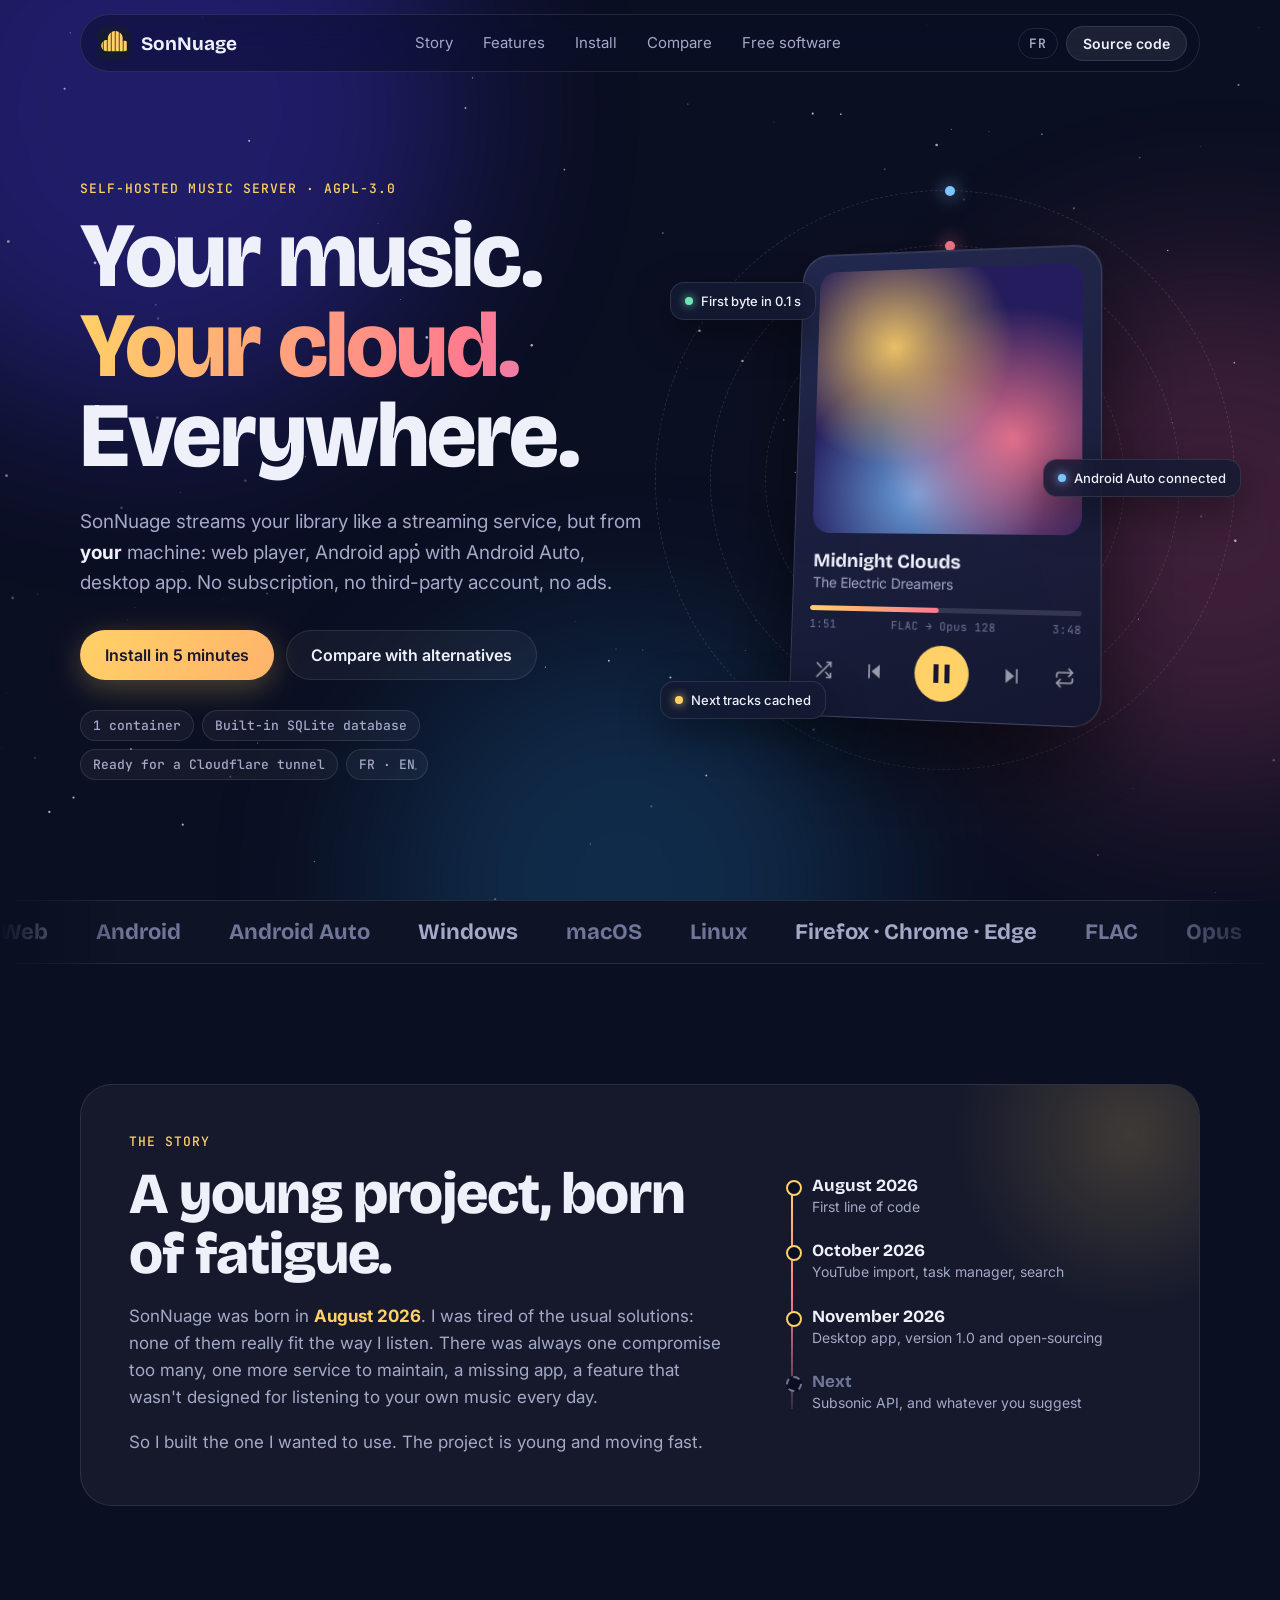
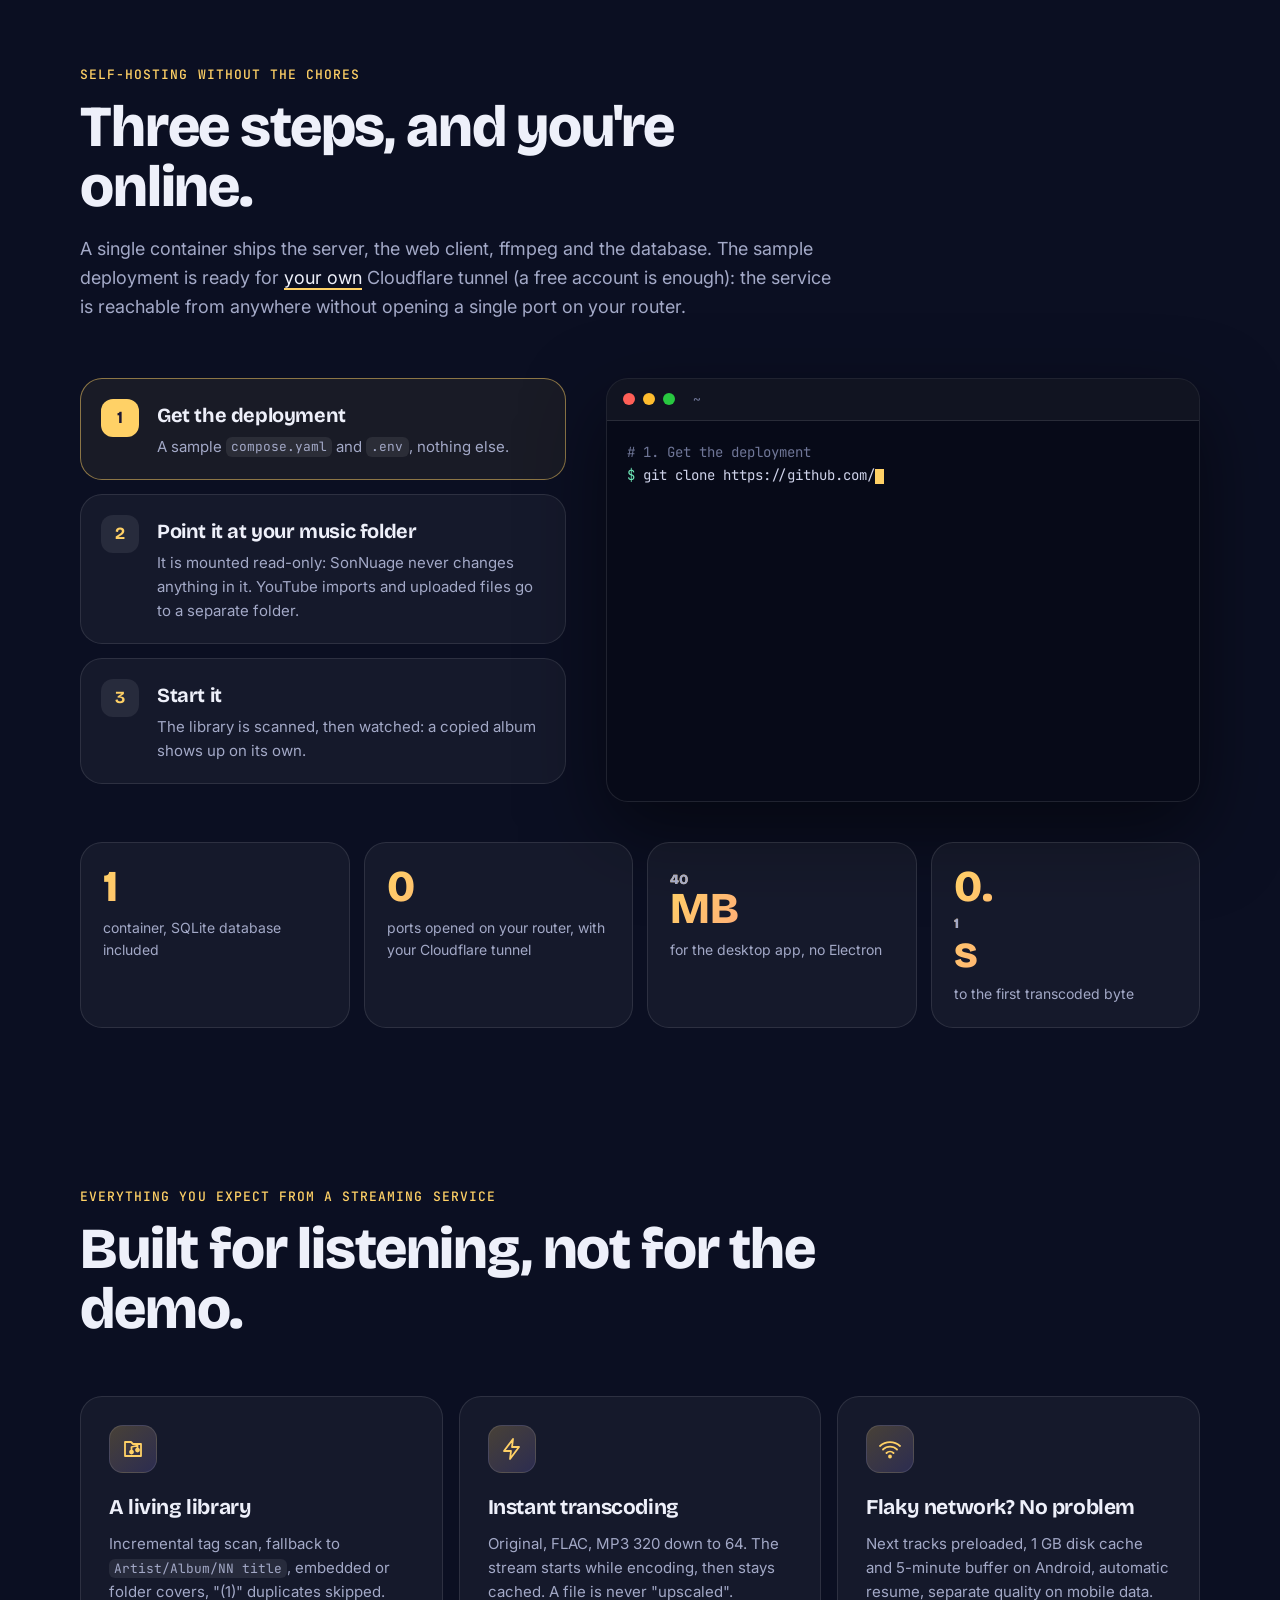
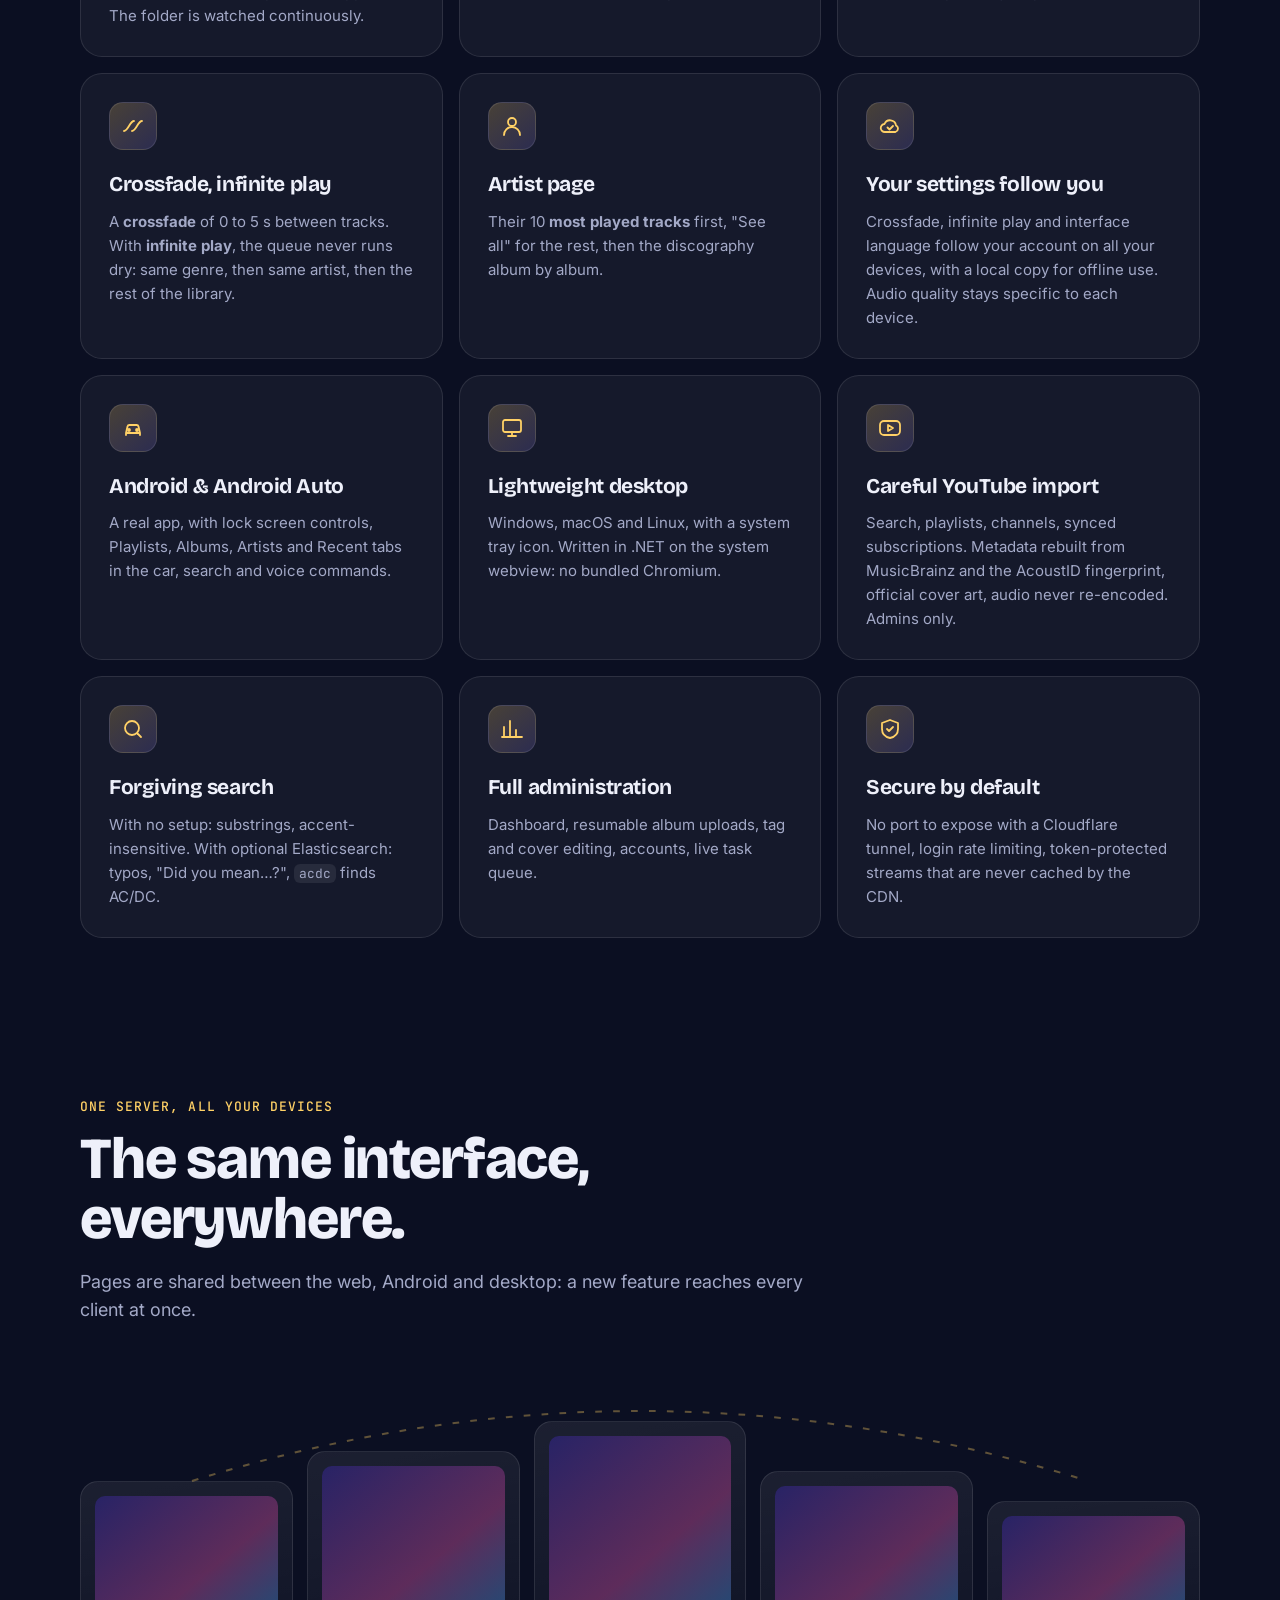
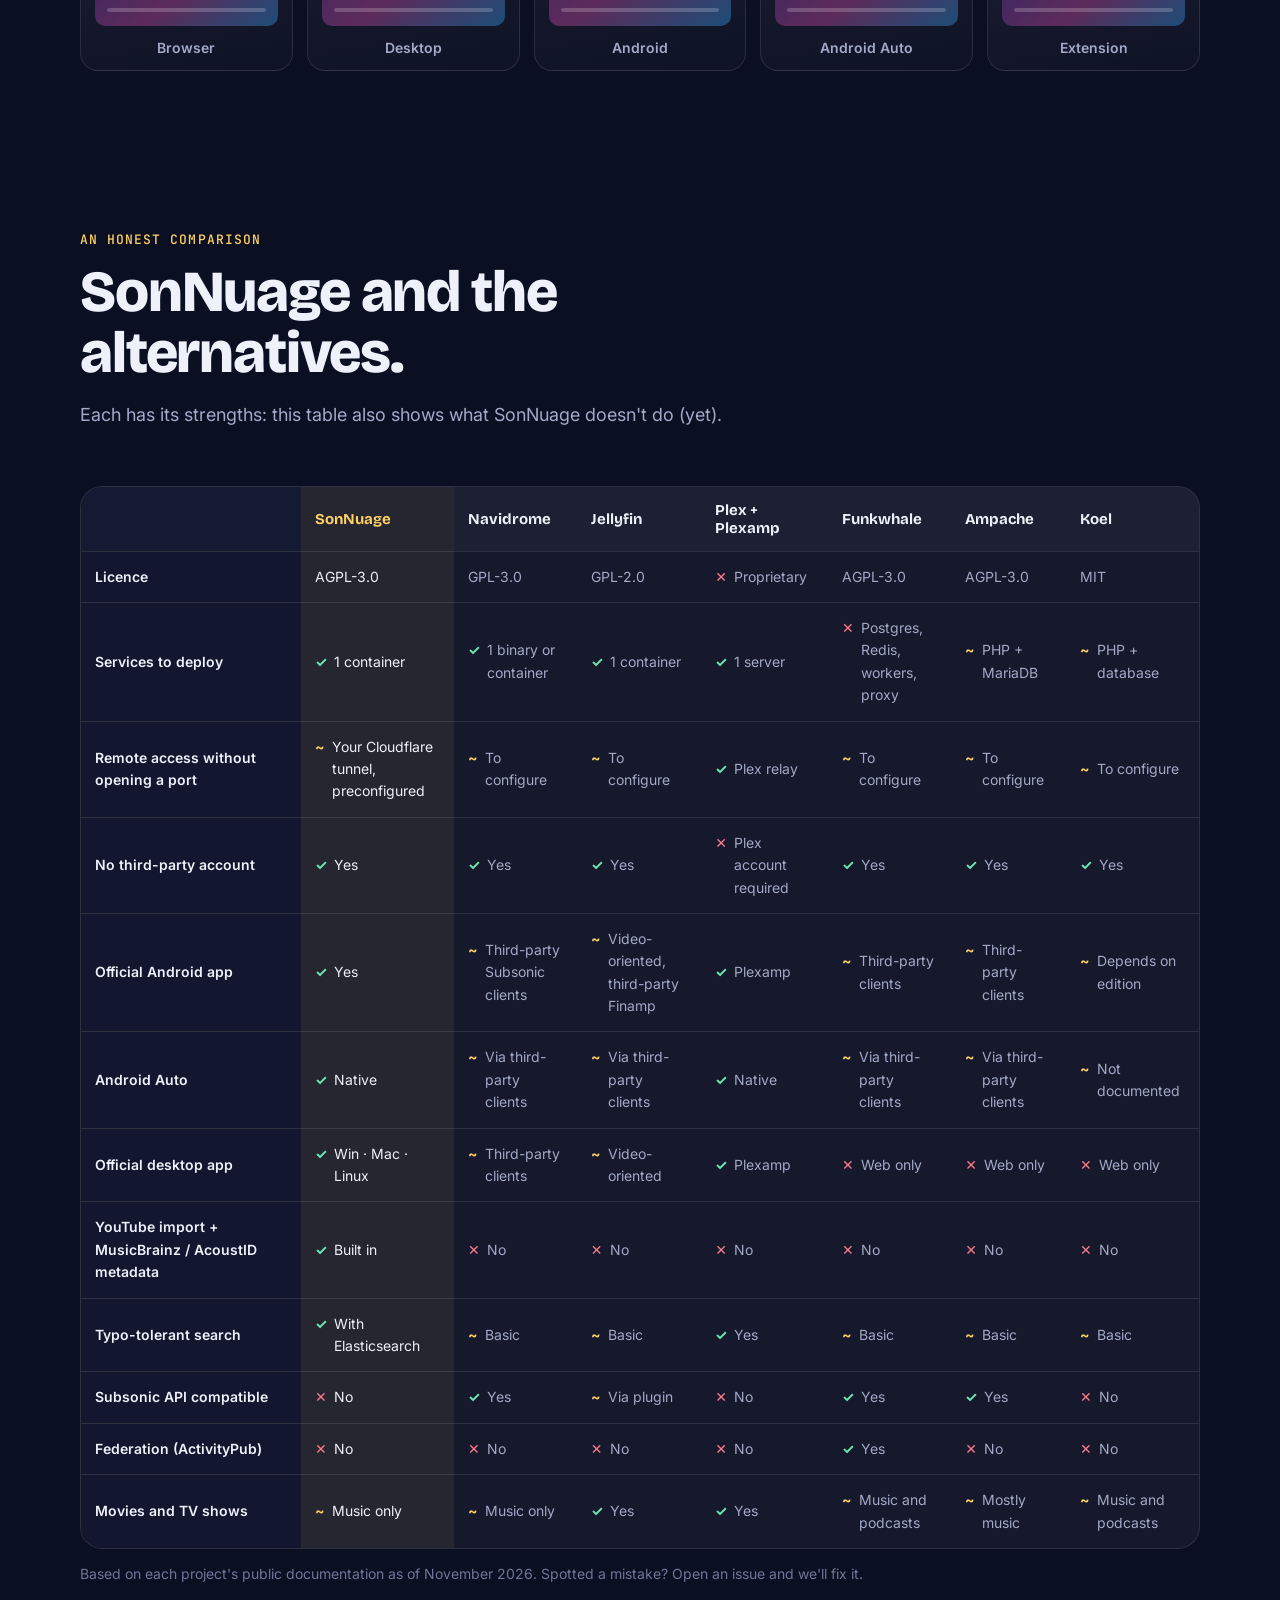
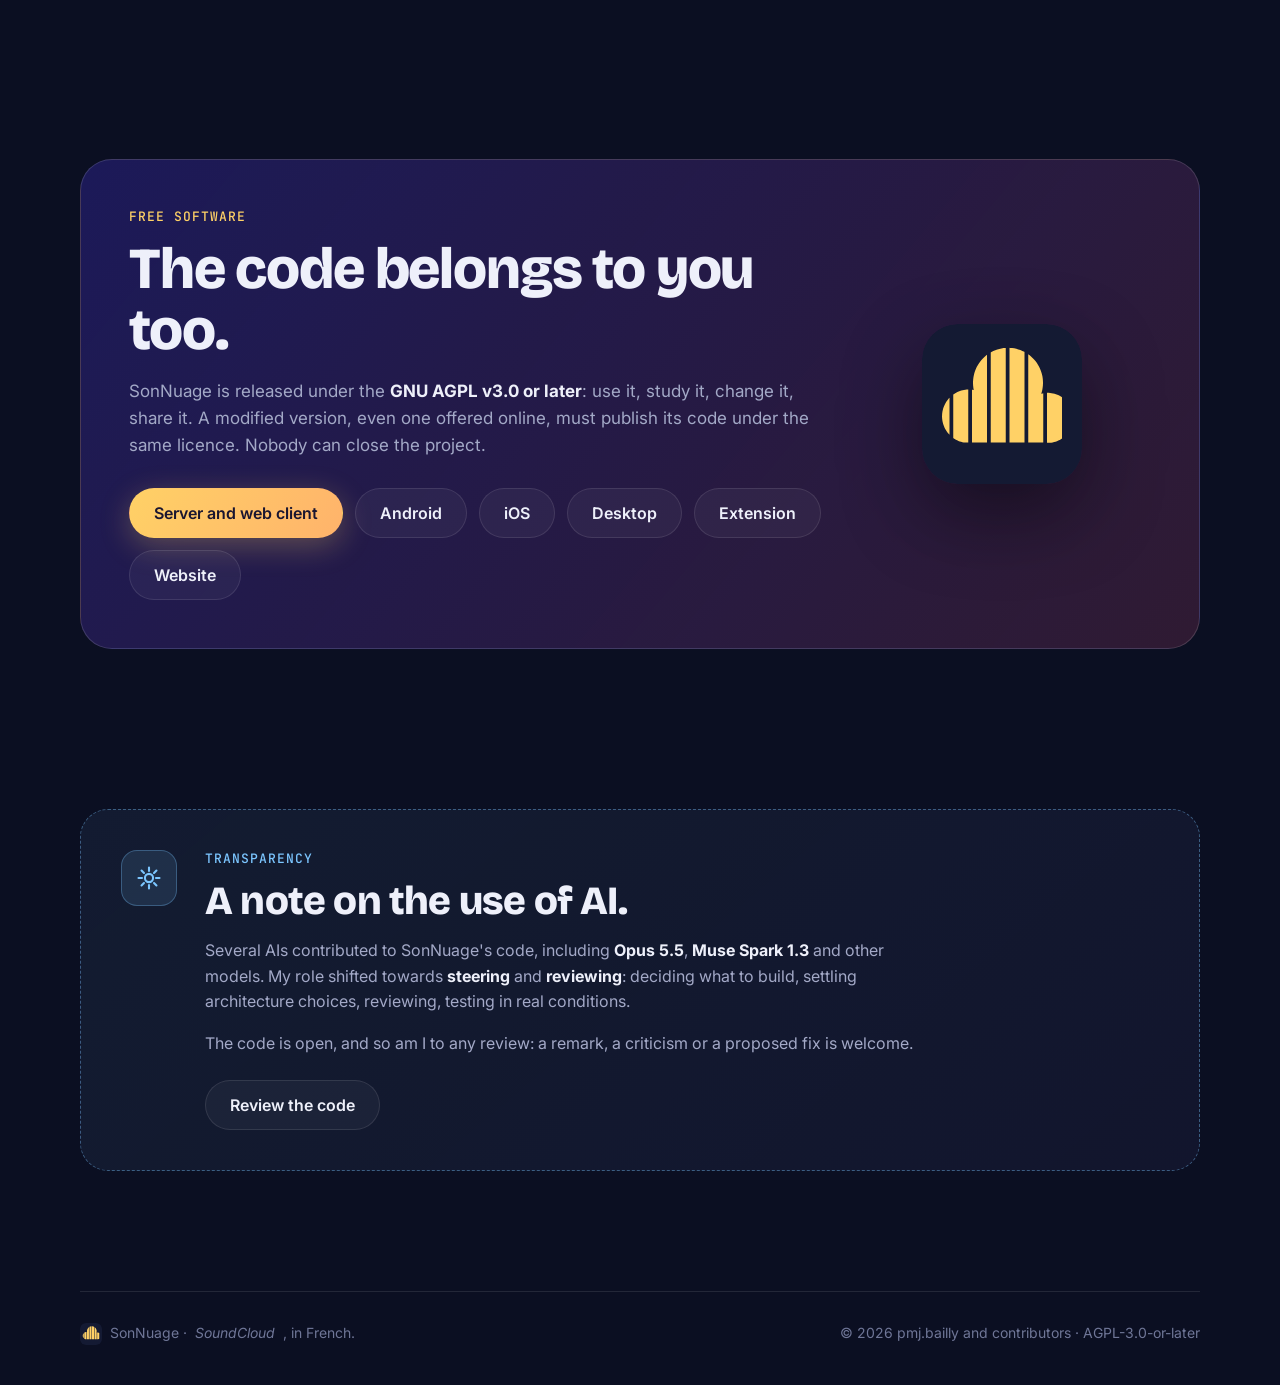
==== public/en/index.html @ a782d4a0 "feat(site): fondu enchaîné, lecture infinie, page artiste, réglages liés au compte Pourquoi : quatre" ====
<!doctype html>
<html lang="en">
<head>
  <meta charset="utf-8">
  <meta name="viewport" content="width=device-width, initial-scale=1">
  <title>SonNuage, your self-hosted music</title>
  <meta name="description" content="SonNuage is a self-hosted, Spotify-like music server: web, Android, Android Auto and desktop. One container, five minutes, AGPL-3.0 licence.">
  <meta name="theme-color" content="#0b0f22">
  <meta property="og:title" content="SonNuage, your self-hosted music">
  <meta property="og:description" content="Stream your own library on the web, Android, Android Auto and desktop. One container, five minutes.">
  <meta property="og:type" content="website">
  <link rel="alternate" hreflang="fr" href="https://sonnuage.github.io/">
  <link rel="alternate" hreflang="en" href="https://sonnuage.github.io/en/">
  <link rel="alternate" hreflang="x-default" href="https://sonnuage.github.io/">
  <link rel="icon" href="../assets/logo.svg" type="image/svg+xml">
  <link rel="apple-touch-icon" href="../assets/apple-touch-icon.png">
  <link rel="preconnect" href="https://fonts.googleapis.com">
  <link rel="preconnect" href="https://fonts.gstatic.com" crossorigin>
  <link href="https://fonts.googleapis.com/css2?family=Bricolage+Grotesque:opsz,wght@12..96,500;12..96,700;12..96,800&family=Inter:wght@400;500;600&family=JetBrains+Mono:wght@400;500&display=swap" rel="stylesheet">
  <link rel="stylesheet" href="../styles.css">
</head>
<body>
  <div class="sky" aria-hidden="true">
    <div class="blob b1"></div><div class="blob b2"></div><div class="blob b3"></div>
    <canvas id="stars"></canvas>
  </div>

  <header class="nav" id="nav">
    <a class="brand" href="#top" aria-label="SonNuage, home">
      <img src="../assets/logo.svg" alt="" width="34" height="34">
      <span>SonNuage</span>
    </a>
    <nav aria-label="Sections">
      <a href="#story">Story</a>
      <a href="#features">Features</a>
      <a href="#install">Install</a>
      <a href="#compare">Compare</a>
      <a href="#free">Free software</a>
    </nav>
    <div class="nav-end">
      <a class="lang" href="../" hreflang="fr" lang="fr" data-lang="fr" title="Version française">FR</a>
      <a class="btn btn-small" href="https://github.com/SonNuage/sonnuage">Source code</a>
    </div>
  </header>

  <main id="top">
    <!-- Home -->
    <section class="hero">
      <div class="hero-text">
        <p class="eyebrow reveal">Self-hosted music server · AGPL-3.0</p>
        <h1 class="reveal">Your music.<br><span class="grad">Your cloud.</span><br>Everywhere.</h1>
        <p class="lead reveal">SonNuage streams your library like a streaming service, but from
          <strong>your</strong> machine: web player, Android app with Android Auto, desktop app.
          No subscription, no third-party account, no ads.</p>
        <div class="cta reveal">
          <a class="btn btn-primary" href="#install">Install in 5 minutes</a>
          <a class="btn btn-ghost" href="#compare">Compare with alternatives</a>
        </div>
        <ul class="chips reveal" aria-label="In short">
          <li>1 container</li><li>Built-in SQLite database</li><li>Ready for a Cloudflare tunnel</li><li>FR · EN</li>
        </ul>
      </div>

      <div class="hero-visual reveal" aria-hidden="true">
        <div class="orbit"><span></span><span></span><span></span></div>
        <div class="player" id="player">
          <div class="cover">
            <div class="cover-art"></div>
            <div class="eq"><i></i><i></i><i></i><i></i><i></i><i></i><i></i></div>
          </div>
          <div class="meta">
            <b class="track" id="track">Midnight Clouds</b>
            <span class="artist" id="artist">The Electric Dreamers</span>
          </div>
          <div class="progress"><div class="bar" id="bar"></div></div>
          <div class="times"><span id="elapsed">1:12</span><span>FLAC → Opus 128</span><span>3:48</span></div>
          <div class="controls">
            <span class="ic shuffle"></span>
            <span class="ic prev"></span>
            <span class="play"><span></span></span>
            <span class="ic next"></span>
            <span class="ic repeat"></span>
          </div>
        </div>
        <div class="float-card fc1"><span class="dot ok"></span>First byte in 0.1 s</div>
        <div class="float-card fc2"><span class="dot"></span>Android Auto connected</div>
        <div class="float-card fc3"><span class="dot warn"></span>Next tracks cached</div>
      </div>
    </section>

    <!-- Marquee -->
    <div class="marquee" aria-hidden="true">
      <div class="marquee-track">
        <span>Web</span><span>Android</span><span>Android Auto</span><span>Windows</span><span>macOS</span><span>Linux</span><span>Firefox · Chrome · Edge</span><span>FLAC</span><span>Opus</span><span>MP3</span><span>MusicBrainz</span><span>AcoustID</span>
        <span>Web</span><span>Android</span><span>Android Auto</span><span>Windows</span><span>macOS</span><span>Linux</span><span>Firefox · Chrome · Edge</span><span>FLAC</span><span>Opus</span><span>MP3</span><span>MusicBrainz</span><span>AcoustID</span>
      </div>
    </div>

    <!-- Story -->
    <section class="section story" id="story">
      <div class="story-card reveal">
        <div class="story-text">
          <p class="eyebrow">The story</p>
          <h2>A young project, born of fatigue.</h2>
          <p>SonNuage was born in <strong>August 2026</strong>. I was tired of the usual solutions: none of them really
            fit the way I listen. There was always one compromise too many, one more service to maintain, a missing app,
            a feature that wasn't designed for listening to your own music every day.</p>
          <p>So I built the one I wanted to use. The project is young and moving fast.</p>
        </div>
        <ol class="timeline" aria-label="Project milestones">
          <li><b>August 2026</b><span>First line of code</span></li>
          <li><b>October 2026</b><span>YouTube import, task manager, search</span></li>
          <li><b>November 2026</b><span>Desktop app, version 1.0 and open-sourcing</span></li>
          <li class="next"><b>Next</b><span>Subsonic API, and whatever you suggest</span></li>
        </ol>
      </div>
    </section>

    <!-- Install -->
    <section class="section install" id="install">
      <div class="section-head reveal">
        <p class="eyebrow">Self-hosting without the chores</p>
        <h2>Three steps, and you're online.</h2>
        <p class="sub">A single container ships the server, the web client, ffmpeg and the database.
          The sample deployment is ready for <em>your own</em> Cloudflare tunnel (a free account is enough):
          the service is reachable from anywhere without opening a single port on your router.</p>
      </div>

      <div class="install-grid">
        <ol class="steps">
          <li class="step reveal" data-step="0">
            <span class="num">1</span>
            <div><h3>Get the deployment</h3>
              <p>A sample <code>compose.yaml</code> and <code>.env</code>, nothing else.</p></div>
          </li>
          <li class="step reveal" data-step="1">
            <span class="num">2</span>
            <div><h3>Point it at your music folder</h3>
              <p>It is mounted read-only: SonNuage never changes anything in it. YouTube imports and uploaded files go to a separate folder.</p></div>
          </li>
          <li class="step reveal" data-step="2">
            <span class="num">3</span>
            <div><h3>Start it</h3>
              <p>The library is scanned, then watched: a copied album shows up on its own.</p></div>
          </li>
        </ol>

        <div class="terminal reveal" role="img" aria-label="Terminal: cp .env.example .env, set MUSIC_DIR, then docker compose up -d">
          <div class="term-bar"><i></i><i></i><i></i><span>~</span></div>
          <pre class="term-body" id="term"></pre>
        </div>
      </div>

      <div class="minis">
        <div class="mini reveal"><b class="count" data-to="1">0</b><span>container, SQLite database included</span></div>
        <div class="mini reveal"><b class="count" data-to="0" data-from="9">9</b><span>ports opened on your router, with your Cloudflare tunnel</span></div>
        <div class="mini reveal"><b><span class="count" data-to="40">0</span> MB</b><span>for the desktop app, no Electron</span></div>
        <div class="mini reveal"><b>0.<span class="count" data-to="1">0</span> s</b><span>to the first transcoded byte</span></div>
      </div>
    </section>

    <!-- Features -->
    <section class="section" id="features">
      <div class="section-head reveal">
        <p class="eyebrow">Everything you expect from a streaming service</p>
        <h2>Built for listening, not for the demo.</h2>
      </div>

      <div class="features">
        <article class="card reveal">
          <div class="icon" aria-hidden="true">
            <svg viewBox="0 0 24 24"><path d="M4 5h6l2 2h8v12H4z"/><path d="M9 15a1.5 1.5 0 1 0 0-.01M15 13a1.5 1.5 0 1 0 0-.01M10.5 15V10l6-1.5V13"/></svg>
          </div>
          <h3>A living library</h3>
          <p>Incremental tag scan, fallback to <code>Artist/Album/NN title</code>, embedded or folder covers,
            "(1)" duplicates skipped. The folder is watched continuously.</p>
        </article>
        <article class="card reveal">
          <div class="icon" aria-hidden="true"><svg viewBox="0 0 24 24"><path d="M13 2 4 14h7l-1 8 9-12h-7z"/></svg></div>
          <h3>Instant transcoding</h3>
          <p>Original, FLAC, MP3 320 down to 64. The stream starts while encoding, then stays cached.
            A file is never "upscaled".</p>
        </article>
        <article class="card reveal">
          <div class="icon" aria-hidden="true"><svg viewBox="0 0 24 24"><path d="M2 9a15 15 0 0 1 20 0M5 12.5a10 10 0 0 1 14 0M8.5 16a5 5 0 0 1 7 0"/><circle cx="12" cy="19.5" r="1"/></svg></div>
          <h3>Flaky network? No problem</h3>
          <p>Next tracks preloaded, 1 GB disk cache and 5-minute buffer on Android, automatic resume,
            separate quality on mobile data.</p>
        </article>
        <article class="card reveal">
          <div class="icon" aria-hidden="true"><svg viewBox="0 0 24 24"><path d="M3 17c4 0 6-10 10-10M11 17c4 0 6-10 10-10"/></svg></div>
          <h3>Crossfade, infinite play</h3>
          <p>A <strong>crossfade</strong> of 0 to 5 s between tracks. With <strong>infinite play</strong>, the queue never
            runs dry: same genre, then same artist, then the rest of the library.</p>
        </article>
        <article class="card reveal">
          <div class="icon" aria-hidden="true"><svg viewBox="0 0 24 24"><circle cx="12" cy="8" r="4"/><path d="M4 21a8 8 0 0 1 16 0"/></svg></div>
          <h3>Artist page</h3>
          <p>Their 10 <strong>most played tracks</strong> first, "See all" for the rest, then the discography
            album by album.</p>
        </article>
        <article class="card reveal">
          <div class="icon" aria-hidden="true"><svg viewBox="0 0 24 24"><path d="M7 18a4 4 0 0 1-.5-8 6 6 0 0 1 11.5 1.5A3.5 3.5 0 0 1 17.5 18z"/><path d="m9.5 13.5 2 2 3.5-3.5"/></svg></div>
          <h3>Your settings follow you</h3>
          <p>Crossfade, infinite play and interface language follow your account on all your devices, with a local
            copy for offline use. Audio quality stays specific to each device.</p>
        </article>
        <article class="card reveal">
          <div class="icon" aria-hidden="true"><svg viewBox="0 0 24 24"><path d="M5 17h14l-1.5-6.5A2 2 0 0 0 15.6 9H8.4a2 2 0 0 0-1.9 1.5zM5 17v2M19 17v2"/><circle cx="8" cy="14" r="1"/><circle cx="16" cy="14" r="1"/></svg></div>
          <h3>Android &amp; Android Auto</h3>
          <p>A real app, with lock screen controls, Playlists, Albums, Artists and Recent tabs in the car,
            search and voice commands.</p>
        </article>
        <article class="card reveal">
          <div class="icon" aria-hidden="true"><svg viewBox="0 0 24 24"><rect x="3" y="4" width="18" height="12" rx="2"/><path d="M8 20h8M12 16v4"/></svg></div>
          <h3>Lightweight desktop</h3>
          <p>Windows, macOS and Linux, with a system tray icon. Written in .NET on the system webview:
            no bundled Chromium.</p>
        </article>
        <article class="card reveal">
          <div class="icon" aria-hidden="true"><svg viewBox="0 0 24 24"><rect x="2" y="5" width="20" height="14" rx="4"/><path d="m10 9 5 3-5 3z"/></svg></div>
          <h3>Careful YouTube import</h3>
          <p>Search, playlists, channels, synced subscriptions. Metadata rebuilt from MusicBrainz and the
            AcoustID fingerprint, official cover art, audio never re-encoded. Admins only.</p>
        </article>
        <article class="card reveal">
          <div class="icon" aria-hidden="true"><svg viewBox="0 0 24 24"><circle cx="11" cy="11" r="7"/><path d="m20 20-3.5-3.5"/></svg></div>
          <h3>Forgiving search</h3>
          <p>With no setup: substrings, accent-insensitive. With optional Elasticsearch: typos,
            "Did you mean…?", <code>acdc</code> finds AC/DC.</p>
        </article>
        <article class="card reveal">
          <div class="icon" aria-hidden="true"><svg viewBox="0 0 24 24"><path d="M4 20V10M10 20V4M16 20v-7M22 20H2"/></svg></div>
          <h3>Full administration</h3>
          <p>Dashboard, resumable album uploads, tag and cover editing, accounts,
            live task queue.</p>
        </article>
        <article class="card reveal">
          <div class="icon" aria-hidden="true"><svg viewBox="0 0 24 24"><path d="M12 3 4 6v6c0 5 3.5 8 8 9 4.5-1 8-4 8-9V6z"/><path d="m9 12 2 2 4-4"/></svg></div>
          <h3>Secure by default</h3>
          <p>No port to expose with a Cloudflare tunnel, login rate limiting, token-protected streams
            that are never cached by the CDN.</p>
        </article>
      </div>
    </section>

    <!-- Clients -->
    <section class="section clients">
      <div class="section-head reveal">
        <p class="eyebrow">One server, all your devices</p>
        <h2>The same interface, everywhere.</h2>
        <p class="sub">Pages are shared between the web, Android and desktop: a new feature reaches every client at once.</p>
      </div>
      <div class="devices reveal">
        <div class="device d-web"><span>Browser</span></div>
        <div class="device d-desk"><span>Desktop</span></div>
        <div class="device d-phone"><span>Android</span></div>
        <div class="device d-car"><span>Android Auto</span></div>
        <div class="device d-ext"><span>Extension</span></div>
        <svg class="links" viewBox="0 0 1000 120" preserveAspectRatio="none" aria-hidden="true">
          <path d="M100 100 Q500 -40 900 100" />
        </svg>
      </div>
    </section>

    <!-- Comparison -->
    <section class="section" id="compare">
      <div class="section-head reveal">
        <p class="eyebrow">An honest comparison</p>
        <h2>SonNuage and the alternatives.</h2>
        <p class="sub">Each has its strengths: this table also shows what SonNuage doesn't do (yet).</p>
      </div>

      <div class="table-wrap reveal" role="region" tabindex="0" aria-label="Comparison table, scrolls horizontally">
        <table class="compare">
          <thead>
            <tr>
              <th scope="col"><span class="sr">Criterion</span></th>
              <th scope="col" class="us">SonNuage</th>
              <th scope="col">Navidrome</th>
              <th scope="col">Jellyfin</th>
              <th scope="col">Plex + Plexamp</th>
              <th scope="col">Funkwhale</th>
              <th scope="col">Ampache</th>
              <th scope="col">Koel</th>
            </tr>
          </thead>
          <tbody>
            <tr>
              <th scope="row">Licence</th>
              <td class="us">AGPL-3.0</td><td>GPL-3.0</td><td>GPL-2.0</td><td><span class="no">Proprietary</span></td><td>AGPL-3.0</td><td>AGPL-3.0</td><td>MIT</td>
            </tr>
            <tr>
              <th scope="row">Services to deploy</th>
              <td class="us"><span class="yes">1 container</span></td><td><span class="yes">1 binary or container</span></td><td><span class="yes">1 container</span></td><td><span class="yes">1 server</span></td><td><span class="no">Postgres, Redis, workers, proxy</span></td><td><span class="mid">PHP + MariaDB</span></td><td><span class="mid">PHP + database</span></td>
            </tr>
            <tr>
              <th scope="row">Remote access without opening a port</th>
              <td class="us"><span class="mid">Your Cloudflare tunnel, preconfigured</span></td><td><span class="mid">To configure</span></td><td><span class="mid">To configure</span></td><td><span class="yes">Plex relay</span></td><td><span class="mid">To configure</span></td><td><span class="mid">To configure</span></td><td><span class="mid">To configure</span></td>
            </tr>
            <tr>
              <th scope="row">No third-party account</th>
              <td class="us"><span class="yes">Yes</span></td><td><span class="yes">Yes</span></td><td><span class="yes">Yes</span></td><td><span class="no">Plex account required</span></td><td><span class="yes">Yes</span></td><td><span class="yes">Yes</span></td><td><span class="yes">Yes</span></td>
            </tr>
            <tr>
              <th scope="row">Official Android app</th>
              <td class="us"><span class="yes">Yes</span></td><td><span class="mid">Third-party Subsonic clients</span></td><td><span class="mid">Video-oriented, third-party Finamp</span></td><td><span class="yes">Plexamp</span></td><td><span class="mid">Third-party clients</span></td><td><span class="mid">Third-party clients</span></td><td><span class="mid">Depends on edition</span></td>
            </tr>
            <tr>
              <th scope="row">Android Auto</th>
              <td class="us"><span class="yes">Native</span></td><td><span class="mid">Via third-party clients</span></td><td><span class="mid">Via third-party clients</span></td><td><span class="yes">Native</span></td><td><span class="mid">Via third-party clients</span></td><td><span class="mid">Via third-party clients</span></td><td><span class="mid">Not documented</span></td>
            </tr>
            <tr>
              <th scope="row">Official desktop app</th>
              <td class="us"><span class="yes">Win · Mac · Linux</span></td><td><span class="mid">Third-party clients</span></td><td><span class="mid">Video-oriented</span></td><td><span class="yes">Plexamp</span></td><td><span class="no">Web only</span></td><td><span class="no">Web only</span></td><td><span class="no">Web only</span></td>
            </tr>
            <tr>
              <th scope="row">YouTube import + MusicBrainz / AcoustID metadata</th>
              <td class="us"><span class="yes">Built in</span></td><td><span class="no">No</span></td><td><span class="no">No</span></td><td><span class="no">No</span></td><td><span class="no">No</span></td><td><span class="no">No</span></td><td><span class="no">No</span></td>
            </tr>
            <tr>
              <th scope="row">Typo-tolerant search</th>
              <td class="us"><span class="yes">With Elasticsearch</span></td><td><span class="mid">Basic</span></td><td><span class="mid">Basic</span></td><td><span class="yes">Yes</span></td><td><span class="mid">Basic</span></td><td><span class="mid">Basic</span></td><td><span class="mid">Basic</span></td>
            </tr>
            <tr>
              <th scope="row">Subsonic API compatible</th>
              <td class="us"><span class="no">No</span></td><td><span class="yes">Yes</span></td><td><span class="mid">Via plugin</span></td><td><span class="no">No</span></td><td><span class="yes">Yes</span></td><td><span class="yes">Yes</span></td><td><span class="no">No</span></td>
            </tr>
            <tr>
              <th scope="row">Federation (ActivityPub)</th>
              <td class="us"><span class="no">No</span></td><td><span class="no">No</span></td><td><span class="no">No</span></td><td><span class="no">No</span></td><td><span class="yes">Yes</span></td><td><span class="no">No</span></td><td><span class="no">No</span></td>
            </tr>
            <tr>
              <th scope="row">Movies and TV shows</th>
              <td class="us"><span class="mid">Music only</span></td><td><span class="mid">Music only</span></td><td><span class="yes">Yes</span></td><td><span class="yes">Yes</span></td><td><span class="mid">Music and podcasts</span></td><td><span class="mid">Mostly music</span></td><td><span class="mid">Music and podcasts</span></td>
            </tr>
          </tbody>
        </table>
      </div>
      <p class="note reveal">Based on each project's public documentation as of November 2026. Spotted a mistake? Open an issue and we'll fix it.</p>
    </section>

    <!-- Free software -->
    <section class="section libre" id="free">
      <div class="libre-card reveal">
        <div class="libre-text">
          <p class="eyebrow">Free software</p>
          <h2>The code belongs to you too.</h2>
          <p>SonNuage is released under the <strong>GNU AGPL v3.0 or later</strong>: use it, study it, change it,
            share it. A modified version, even one offered online, must publish its code under the same licence.
            Nobody can close the project.</p>
          <div class="cta">
            <a class="btn btn-primary" href="https://github.com/SonNuage/sonnuage">Server and web client</a>
            <a class="btn btn-ghost" href="https://github.com/SonNuage/sonnuage-android">Android</a>
            <a class="btn btn-ghost" href="https://github.com/SonNuage/sonnuage-ios">iOS</a>
            <a class="btn btn-ghost" href="https://github.com/SonNuage/sonnuage-desktop">Desktop</a>
            <a class="btn btn-ghost" href="https://github.com/SonNuage/sonnuage-extension">Extension</a>
            <a class="btn btn-ghost" href="https://github.com/SonNuage/sonnuage.github.io">Website</a>
          </div>
        </div>
        <div class="libre-visual" aria-hidden="true">
          <img src="../assets/logo.svg" alt="" width="160" height="160">
        </div>
      </div>
    </section>
    <!-- A note on AI -->
    <section class="section ai-note" id="ai">
      <div class="ai-card reveal">
        <div class="ai-icon" aria-hidden="true">
          <svg viewBox="0 0 24 24"><path d="M12 3v3M12 18v3M3 12h3M18 12h3M5.6 5.6l2.1 2.1M16.3 16.3l2.1 2.1M5.6 18.4l2.1-2.1M16.3 7.7l2.1-2.1"/><circle cx="12" cy="12" r="3.5"/></svg>
        </div>
        <div>
          <p class="eyebrow">Transparency</p>
          <h2>A note on the use of AI.</h2>
          <p>Several AIs contributed to SonNuage's code, including <strong>Opus 5.5</strong>, <strong>Muse Spark 1.3</strong>
            and other models. My role shifted towards <strong>steering</strong> and <strong>reviewing</strong>:
            deciding what to build, settling architecture choices, reviewing, testing in real conditions.</p>
          <p>The code is open, and so am I to any review: a remark, a criticism or a proposed fix
            is welcome.</p>
          <div class="cta">
            <a class="btn btn-ghost" href="https://github.com/SonNuage/sonnuage">Review the code</a>
          </div>
        </div>
      </div>
    </section>
  </main>

  <footer class="footer">
    <div><img src="../assets/logo.svg" alt="" width="22" height="22"> SonNuage · <em>SoundCloud</em>, in French.</div>
    <div>© 2026 pmj.bailly and contributors · AGPL-3.0-or-later</div>
  </footer>

  <script src="../script.js" defer></script>
</body>
</html>
---- public/styles.css ----
:root {
  --bg: #0b0f22;
  --bg-2: #141a33;
  --panel: rgba(255, 255, 255, 0.045);
  --panel-strong: rgba(255, 255, 255, 0.08);
  --line: rgba(255, 255, 255, 0.1);
  --text: #eef0fa;
  --muted: #a3a9c7;
  --faint: #6f7697;
  --sun: #ffd166;
  --coral: #ff7a90;
  --sky: #7cc6ff;
  --mint: #6ee7b7;
  --violet: #9b8cff;
  --radius: 22px;
  --display: "Bricolage Grotesque", system-ui, sans-serif;
  --sans: "Inter", system-ui, sans-serif;
  --mono: "JetBrains Mono", ui-monospace, monospace;
  color-scheme: dark;
}

* { box-sizing: border-box; }
html { scroll-behavior: smooth; scroll-padding-top: 90px; overflow-x: clip; }
body {
  margin: 0;
  background: var(--bg);
  color: var(--text);
  font: 400 17px/1.6 var(--sans);
  overflow-x: clip;
  -webkit-font-smoothing: antialiased;
}
img { display: block; }
a { color: inherit; }
code { font-family: var(--mono); font-size: 0.86em; background: var(--panel-strong); padding: 0.1em 0.4em; border-radius: 6px; }
.sr { position: absolute; width: 1px; height: 1px; overflow: hidden; clip: rect(0 0 0 0); }

/* Ciel animé */
.sky { position: fixed; inset: 0; z-index: -1; overflow: hidden; pointer-events: none; }
.sky canvas { position: absolute; inset: 0; width: 100%; height: 100%; }
.blob { position: absolute; border-radius: 50%; filter: blur(90px); opacity: 0.45; animation: drift 26s ease-in-out infinite alternate; }
.b1 { width: 620px; height: 620px; background: #3b2fbf; top: -200px; left: -160px; }
.b2 { width: 520px; height: 520px; background: #b2456e; top: 30%; right: -200px; animation-delay: -8s; opacity: 0.3; }
.b3 { width: 480px; height: 480px; background: #1d6fa8; bottom: -220px; left: 30%; animation-delay: -15s; opacity: 0.3; }
@keyframes drift {
  0% { transform: translate(0, 0) scale(1); }
  50% { transform: translate(80px, 60px) scale(1.12); }
  100% { transform: translate(-60px, 100px) scale(0.95); }
}

/* Navigation */
.nav {
  position: fixed; top: 14px; left: 50%; transform: translateX(-50%);
  width: min(1120px, calc(100% - 32px)); z-index: 10;
  display: flex; align-items: center; justify-content: space-between; gap: 16px;
  padding: 10px 12px 10px 16px; border-radius: 999px;
  background: rgba(11, 15, 34, 0.55); border: 1px solid var(--line);
  backdrop-filter: blur(16px) saturate(1.4); -webkit-backdrop-filter: blur(16px) saturate(1.4);
  transition: background 0.3s, box-shadow 0.3s;
}
.nav.scrolled { background: rgba(11, 15, 34, 0.82); box-shadow: 0 10px 40px rgba(0, 0, 0, 0.35); }
.brand { display: flex; align-items: center; gap: 10px; text-decoration: none; font: 700 19px var(--display); }
.brand img { border-radius: 9px; }
.nav nav { display: flex; gap: 6px; }
.nav nav a { text-decoration: none; color: var(--muted); font-size: 15px; padding: 6px 12px; border-radius: 999px; transition: color 0.2s, background 0.2s; }
.nav nav a:hover { color: var(--text); background: var(--panel-strong); }
.nav-end { display: flex; align-items: center; gap: 8px; }
.lang { text-decoration: none; color: var(--muted); font: 600 13px var(--mono); letter-spacing: 0.06em; padding: 6px 10px; border-radius: 999px; border: 1px solid var(--line); transition: color 0.2s, background 0.2s; }
.lang:hover { color: var(--text); background: var(--panel-strong); }

/* Boutons */
.btn {
  display: inline-flex; align-items: center; justify-content: center; gap: 8px;
  padding: 14px 24px; border-radius: 999px; font: 600 16px var(--sans); text-decoration: none;
  border: 1px solid transparent; transition: transform 0.2s, box-shadow 0.2s, background 0.2s;
}
.btn:hover { transform: translateY(-2px); }
.btn-primary { background: linear-gradient(120deg, var(--sun), #ffb36b); color: #1a1530; box-shadow: 0 8px 30px rgba(255, 209, 102, 0.28); }
.btn-primary:hover { box-shadow: 0 12px 40px rgba(255, 209, 102, 0.45); }
.btn-ghost { background: var(--panel); border-color: var(--line); color: var(--text); }
.btn-ghost:hover { background: var(--panel-strong); }
.btn-small { padding: 8px 16px; font-size: 14px; background: var(--panel-strong); border-color: var(--line); }

/* Accueil */
.hero {
  min-height: 100vh; width: min(1120px, calc(100% - 32px)); margin: 0 auto;
  display: grid; grid-template-columns: 1.05fr 0.95fr; align-items: center; gap: 48px;
  padding: 120px 0 60px;
}
.eyebrow { margin: 0 0 14px; color: var(--sun); font: 500 13px var(--mono); letter-spacing: 0.08em; text-transform: uppercase; }
h1, h2, h3 { font-family: var(--display); margin: 0; letter-spacing: -0.02em; }
h1 { font-size: clamp(48px, 7.4vw, 92px); line-height: 0.98; font-weight: 800; }
.grad {
  background: linear-gradient(100deg, var(--sun), var(--coral) 45%, var(--violet) 75%, var(--sky));
  background-size: 200% auto; -webkit-background-clip: text; background-clip: text; color: transparent;
  animation: shine 8s linear infinite;
}
@keyframes shine { to { background-position: 200% center; } }
.lead { font-size: 19px; color: var(--muted); max-width: 34em; margin: 26px 0 32px; }
.lead strong { color: var(--text); }
.cta { display: flex; flex-wrap: wrap; gap: 12px; }
.chips { display: flex; flex-wrap: wrap; gap: 8px; list-style: none; padding: 0; margin: 30px 0 0; }
.chips li { font: 500 13px var(--mono); color: var(--muted); padding: 6px 12px; border: 1px solid var(--line); border-radius: 999px; background: var(--panel); }

/* Lecteur factice */
.hero-visual { position: relative; display: grid; place-items: center; min-height: 520px; }
.orbit { position: absolute; inset: 0; display: grid; place-items: center; }
.orbit span { position: absolute; border: 1px dashed rgba(255, 255, 255, 0.12); border-radius: 50%; animation: spin 40s linear infinite; }
.orbit span:nth-child(1) { width: 360px; height: 360px; }
.orbit span:nth-child(2) { width: 470px; height: 470px; animation-direction: reverse; animation-duration: 60s; }
.orbit span:nth-child(3) { width: 580px; height: 580px; animation-duration: 90s; }
.orbit span::after { content: ""; position: absolute; top: -5px; left: 50%; width: 10px; height: 10px; border-radius: 50%; background: var(--sun); box-shadow: 0 0 18px var(--sun); }
.orbit span:nth-child(2)::after { background: var(--coral); box-shadow: 0 0 18px var(--coral); }
.orbit span:nth-child(3)::after { background: var(--sky); box-shadow: 0 0 18px var(--sky); }
@keyframes spin { to { transform: rotate(360deg); } }

.player {
  position: relative; width: 310px; padding: 18px; border-radius: 28px;
  background: linear-gradient(160deg, rgba(36, 42, 82, 0.92), rgba(18, 22, 46, 0.94));
  border: 1px solid rgba(255, 255, 255, 0.14);
  box-shadow: 0 40px 90px rgba(0, 0, 0, 0.55), inset 0 1px 0 rgba(255, 255, 255, 0.08);
  transform: perspective(1000px) rotateY(var(--ry, -10deg)) rotateX(var(--rx, 6deg));
  transition: transform 0.25s ease-out;
  animation: bob 7s ease-in-out infinite;
}
@keyframes bob { 50% { translate: 0 -12px; } }
.cover { position: relative; aspect-ratio: 1; border-radius: 18px; overflow: hidden; }
.cover-art {
  position: absolute; inset: 0;
  background:
    radial-gradient(circle at 30% 30%, rgba(255, 209, 102, 0.9), transparent 45%),
    radial-gradient(circle at 75% 65%, rgba(255, 122, 144, 0.85), transparent 50%),
    radial-gradient(circle at 40% 85%, rgba(124, 198, 255, 0.8), transparent 45%),
    #241c5c;
  animation: hue 14s linear infinite;
}
@keyframes hue { to { filter: hue-rotate(360deg); } }
.eq { position: absolute; left: 16px; right: 16px; bottom: 14px; height: 60px; display: flex; align-items: flex-end; gap: 6px; }
.eq i { flex: 1; border-radius: 4px 4px 2px 2px; background: rgba(255, 255, 255, 0.85); animation: eq 1.1s ease-in-out infinite alternate; }
.eq i:nth-child(1) { animation-delay: -0.2s; }
.eq i:nth-child(2) { animation-delay: -0.7s; animation-duration: 0.9s; }
.eq i:nth-child(3) { animation-delay: -0.4s; animation-duration: 1.3s; }
.eq i:nth-child(4) { animation-delay: -0.9s; }
.eq i:nth-child(5) { animation-delay: -0.1s; animation-duration: 0.8s; }
.eq i:nth-child(6) { animation-delay: -0.6s; animation-duration: 1.2s; }
.eq i:nth-child(7) { animation-delay: -0.3s; }
@keyframes eq { from { height: 12%; } to { height: 100%; } }
.meta { display: flex; flex-direction: column; margin: 16px 2px 12px; }
.track { font: 700 19px var(--display); transition: opacity 0.4s; }
.artist { color: var(--muted); font-size: 14px; transition: opacity 0.4s; }
.progress { height: 5px; border-radius: 3px; background: rgba(255, 255, 255, 0.12); overflow: hidden; }
.bar { height: 100%; width: 32%; border-radius: 3px; background: linear-gradient(90deg, var(--sun), var(--coral)); }
.times { display: flex; justify-content: space-between; margin-top: 6px; font: 400 11px var(--mono); color: var(--faint); }
.controls { display: flex; align-items: center; justify-content: space-between; margin-top: 12px; padding: 0 6px; }
.ic { width: 20px; height: 20px; opacity: 0.6; background: var(--text); -webkit-mask: var(--m) center / contain no-repeat; mask: var(--m) center / contain no-repeat; }
.shuffle { --m: url("data:image/svg+xml,%3Csvg xmlns='http://www.w3.org/2000/svg' viewBox='0 0 24 24' fill='none' stroke='black' stroke-width='2' stroke-linecap='round'%3E%3Cpath d='M16 3h5v5M4 20 21 3M21 16v5h-5M15 15l6 6M4 4l5 5'/%3E%3C/svg%3E"); }
.prev { --m: url("data:image/svg+xml,%3Csvg xmlns='http://www.w3.org/2000/svg' viewBox='0 0 24 24'%3E%3Cpath d='M19 20 9 12l10-8zM5 4h2v16H5z'/%3E%3C/svg%3E"); }
.next { --m: url("data:image/svg+xml,%3Csvg xmlns='http://www.w3.org/2000/svg' viewBox='0 0 24 24'%3E%3Cpath d='m5 4 10 8-10 8zM17 4h2v16h-2z'/%3E%3C/svg%3E"); }
.repeat { --m: url("data:image/svg+xml,%3Csvg xmlns='http://www.w3.org/2000/svg' viewBox='0 0 24 24' fill='none' stroke='black' stroke-width='2' stroke-linecap='round'%3E%3Cpath d='m17 2 4 4-4 4M3 11V9a3 3 0 0 1 3-3h15M7 22l-4-4 4-4M21 13v2a3 3 0 0 1-3 3H3'/%3E%3C/svg%3E"); }
.play { width: 54px; height: 54px; border-radius: 50%; background: var(--sun); display: grid; place-items: center; box-shadow: 0 0 0 0 rgba(255, 209, 102, 0.5); animation: pulse 2.4s infinite; }
.play span { width: 16px; height: 18px; border-left: 5px solid #1a1530; border-right: 5px solid #1a1530; }
@keyframes pulse { 70% { box-shadow: 0 0 0 16px rgba(255, 209, 102, 0); } 100% { box-shadow: 0 0 0 0 rgba(255, 209, 102, 0); } }

.float-card {
  position: absolute; display: flex; align-items: center; gap: 8px; padding: 10px 14px; border-radius: 14px;
  font: 500 13px var(--sans); background: rgba(20, 26, 51, 0.85); border: 1px solid var(--line);
  backdrop-filter: blur(10px); box-shadow: 0 14px 40px rgba(0, 0, 0, 0.4);
  animation: bob 6s ease-in-out infinite;
}
.fc1 { top: 12%; left: -4%; animation-delay: -1s; }
.fc2 { top: 46%; right: -8%; animation-delay: -3s; }
.fc3 { bottom: 4%; left: -6%; animation-delay: -4.5s; }
.dot { width: 8px; height: 8px; border-radius: 50%; background: var(--sky); box-shadow: 0 0 10px var(--sky); }
.dot.ok { background: var(--mint); box-shadow: 0 0 10px var(--mint); }
.dot.warn { background: var(--sun); box-shadow: 0 0 10px var(--sun); }

/* Bandeau défilant */
.marquee { overflow: hidden; border-block: 1px solid var(--line); background: rgba(255, 255, 255, 0.02); padding: 18px 0; mask-image: linear-gradient(90deg, transparent, #000 10%, #000 90%, transparent); }
.marquee-track { display: flex; gap: 48px; width: max-content; animation: scroll 40s linear infinite; }
.marquee-track span { font: 700 22px var(--display); color: var(--faint); white-space: nowrap; }
.marquee-track span:nth-child(3n + 1) { color: var(--muted); }
@keyframes scroll { to { transform: translateX(-50%); } }

/* Sections */
.section { width: min(1120px, calc(100% - 32px)); margin: 0 auto; padding: 120px 0 40px; }
.section-head { max-width: 760px; margin-bottom: 56px; }
h2 { font-size: clamp(36px, 5vw, 58px); line-height: 1.04; font-weight: 800; }
.sub { color: var(--muted); font-size: 18px; margin: 18px 0 0; }
.sub em { color: var(--text); font-style: normal; border-bottom: 2px solid var(--sun); }

/* Installation */
.install-grid { display: grid; grid-template-columns: 0.9fr 1.1fr; gap: 40px; align-items: start; }
.steps { list-style: none; margin: 0; padding: 0; display: grid; gap: 14px; }
.step { display: flex; gap: 18px; padding: 20px; border-radius: var(--radius); border: 1px solid var(--line); background: var(--panel); transition: border-color 0.4s, background 0.4s, transform 0.4s; }
.step.active { border-color: rgba(255, 209, 102, 0.5); background: rgba(255, 209, 102, 0.06); transform: translateX(6px); }
.step h3 { font-size: 20px; margin-bottom: 4px; }
.step p { margin: 0; color: var(--muted); font-size: 15px; }
.num { flex: none; width: 38px; height: 38px; border-radius: 12px; display: grid; place-items: center; font: 700 17px var(--display); background: var(--panel-strong); color: var(--sun); transition: background 0.4s, color 0.4s; }
.step.active .num { background: var(--sun); color: #1a1530; }

.terminal { border-radius: var(--radius); overflow: hidden; border: 1px solid var(--line); background: #070a18; box-shadow: 0 30px 80px rgba(0, 0, 0, 0.5); }
.term-bar { display: flex; align-items: center; gap: 8px; padding: 12px 16px; background: rgba(255, 255, 255, 0.04); border-bottom: 1px solid var(--line); }
.term-bar i { width: 12px; height: 12px; border-radius: 50%; background: #ff5f57; }
.term-bar i:nth-child(2) { background: #febc2e; }
.term-bar i:nth-child(3) { background: #28c840; }
.term-bar span { margin-left: 10px; font: 400 13px var(--mono); color: var(--faint); }
.term-body { margin: 0; padding: 20px; min-height: 380px; font: 400 14px/1.7 var(--mono); color: #cfd3ea; white-space: pre-wrap; word-break: break-word; }
.term-body .p { color: var(--mint); }
.term-body .c { color: var(--faint); }
.term-body .k { color: var(--sky); }
.term-body .v { color: var(--sun); }
.term-body .ok { color: var(--mint); }
.cursor { display: inline-block; width: 9px; height: 1.1em; vertical-align: text-bottom; background: var(--sun); animation: blink 1s steps(1) infinite; }
@keyframes blink { 50% { opacity: 0; } }

.minis { display: grid; grid-template-columns: repeat(4, 1fr); gap: 14px; margin-top: 40px; }
.mini { padding: 22px; border-radius: var(--radius); background: var(--panel); border: 1px solid var(--line); }
.mini b { display: block; font: 800 44px/1 var(--display); background: linear-gradient(120deg, var(--sun), var(--coral)); -webkit-background-clip: text; background-clip: text; color: transparent; }
.mini span { display: block; margin-top: 8px; color: var(--muted); font-size: 14px; }

/* Fonctionnalités */
.features { display: grid; grid-template-columns: repeat(3, 1fr); gap: 16px; }
.card {
  position: relative; padding: 28px; border-radius: var(--radius); background: var(--panel); border: 1px solid var(--line);
  overflow: hidden; transition: transform 0.3s, border-color 0.3s;
}
.card::before {
  content: ""; position: absolute; inset: 0; opacity: 0; transition: opacity 0.3s; pointer-events: none;
  background: radial-gradient(420px circle at var(--mx, 50%) var(--my, 50%), rgba(255, 209, 102, 0.12), transparent 45%);
}
.card:hover { transform: translateY(-4px); border-color: rgba(255, 255, 255, 0.2); }
.card:hover::before { opacity: 1; }
.card h3 { font-size: 21px; margin: 18px 0 8px; }
.card p { margin: 0; color: var(--muted); font-size: 15px; }
.icon { width: 48px; height: 48px; border-radius: 14px; display: grid; place-items: center; background: linear-gradient(140deg, rgba(255, 209, 102, 0.22), rgba(155, 140, 255, 0.18)); border: 1px solid rgba(255, 255, 255, 0.1); }
.icon svg { width: 24px; height: 24px; fill: none; stroke: var(--sun); stroke-width: 1.8; stroke-linecap: round; stroke-linejoin: round; }

/* Clients */
.devices { position: relative; display: grid; grid-template-columns: repeat(5, 1fr); gap: 14px; align-items: end; padding-top: 40px; }
.links { position: absolute; left: 0; top: 0; width: 100%; height: 120px; overflow: visible; }
.links path { fill: none; stroke: rgba(255, 209, 102, 0.35); stroke-width: 2; stroke-dasharray: 6 10; animation: dash 3s linear infinite; }
@keyframes dash { to { stroke-dashoffset: -64; } }
.device { position: relative; display: flex; align-items: flex-end; justify-content: center; padding: 14px; border-radius: 18px; border: 1px solid var(--line); background: linear-gradient(170deg, rgba(255, 255, 255, 0.07), rgba(255, 255, 255, 0.02)); font: 600 14px var(--sans); color: var(--muted); }
.device::before { content: ""; position: absolute; inset: 14px 14px 44px; border-radius: 10px; background: linear-gradient(140deg, #2b2470, #6b2f63 60%, #1f5785); opacity: 0.85; }
.device::after { content: ""; position: absolute; left: 26px; right: 26px; bottom: 58px; height: 4px; border-radius: 2px; background: linear-gradient(90deg, var(--sun) var(--p, 40%), rgba(255, 255, 255, 0.2) 0); animation: prog 6s linear infinite; }
@property --p { syntax: "<percentage>"; inherits: false; initial-value: 0%; }
@keyframes prog { from { --p: 0%; } to { --p: 100%; } }
.d-web { height: 190px; }
.d-desk { height: 220px; }
.d-phone { height: 250px; }
.d-car { height: 200px; }
.d-ext { height: 170px; }
.d-desk::after { animation-delay: -1.5s; }
.d-phone::after { animation-delay: -3s; }
.d-car::after { animation-delay: -4s; }
.d-ext::after { animation-delay: -5s; }

/* Comparatif */
.table-wrap { overflow-x: auto; border-radius: var(--radius); border: 1px solid var(--line); background: var(--panel); }
.table-wrap:focus-visible { outline: 2px solid var(--sun); outline-offset: 3px; }
.compare { width: 100%; min-width: 980px; border-collapse: collapse; font-size: 14px; }
.compare th, .compare td { padding: 14px 14px; text-align: left; border-bottom: 1px solid var(--line); vertical-align: middle; }
.compare tbody tr:last-child > * { border-bottom: 0; }
.compare thead th { font: 700 15px var(--display); color: var(--text); background: rgba(255, 255, 255, 0.03); }
.compare tbody th { font-weight: 600; color: var(--text); width: 220px; position: sticky; left: 0; background: #12172f; z-index: 1; }
.compare thead th:first-child { position: sticky; left: 0; background: #151a33; z-index: 2; }
.compare td { color: var(--muted); }
.compare .us { background: rgba(255, 209, 102, 0.07); color: var(--text); }
.compare thead .us { color: var(--sun); }
.compare tbody tr { transition: background 0.2s; }
.compare tbody tr:hover td { background: rgba(255, 255, 255, 0.035); }
.compare tbody tr:hover td.us { background: rgba(255, 209, 102, 0.11); }
.yes, .mid, .no { display: inline-flex; align-items: baseline; gap: 7px; }
.yes::before, .mid::before, .no::before { flex: none; font-weight: 700; }
.yes::before { content: "✓"; color: var(--mint); }
.mid::before { content: "~"; color: var(--sun); }
.no::before { content: "✕"; color: var(--coral); }
.note { color: var(--faint); font-size: 14px; margin-top: 14px; }

/* Libre */
.libre-card {
  display: grid; grid-template-columns: 1.4fr 0.6fr; gap: 30px; align-items: center; padding: 48px; border-radius: 32px;
  background: linear-gradient(130deg, rgba(59, 47, 191, 0.35), rgba(178, 69, 110, 0.22));
  border: 1px solid rgba(255, 255, 255, 0.14);
}
.libre-text p:not(.eyebrow) { color: var(--muted); font-size: 17px; margin: 18px 0 28px; }
.libre-text strong { color: var(--text); }
.libre-visual { display: grid; place-items: center; }
.libre-visual img { border-radius: 36px; box-shadow: 0 30px 80px rgba(0, 0, 0, 0.45); animation: bob 6s ease-in-out infinite; }

.footer {
  width: min(1120px, calc(100% - 32px)); margin: 80px auto 0; padding: 30px 0 40px; border-top: 1px solid var(--line);
  display: flex; justify-content: space-between; flex-wrap: wrap; gap: 12px; color: var(--faint); font-size: 14px;
}
.footer div:first-child { display: flex; align-items: center; gap: 8px; }
.footer img { border-radius: 6px; }

/* Histoire */
.story-card {
  display: grid; grid-template-columns: 1.25fr 0.75fr; gap: 48px; align-items: center; padding: 48px;
  border-radius: 32px; background: var(--panel); border: 1px solid var(--line); position: relative; overflow: hidden;
}
.story-card::before {
  content: ""; position: absolute; width: 380px; height: 380px; right: -120px; top: -140px; border-radius: 50%;
  background: radial-gradient(circle, rgba(255, 209, 102, 0.18), transparent 65%); pointer-events: none;
}
.story-text p:not(.eyebrow) { color: var(--muted); font-size: 17px; margin: 18px 0 0; max-width: 36em; }
.story-text strong { color: var(--sun); }
.timeline { list-style: none; margin: 0; padding: 0 0 0 26px; position: relative; display: grid; gap: 22px; }
.timeline::before { content: ""; position: absolute; left: 5px; top: 6px; bottom: 6px; width: 2px; background: linear-gradient(var(--sun), var(--coral), rgba(255, 255, 255, 0.1)); }
.timeline li { position: relative; display: flex; flex-direction: column; }
.timeline li::before { content: ""; position: absolute; left: -26px; top: 5px; width: 12px; height: 12px; border-radius: 50%; background: var(--bg); border: 2px solid var(--sun); }
.timeline li.next::before { border-style: dashed; border-color: var(--faint); }
.timeline b { font: 700 17px var(--display); }
.timeline span { color: var(--muted); font-size: 14px; }
.timeline li.next b { color: var(--faint); }

/* Note sur l'IA */
.ai-card {
  display: grid; grid-template-columns: auto 1fr; gap: 28px; padding: 40px; border-radius: 28px;
  border: 1px dashed rgba(124, 198, 255, 0.4); background: linear-gradient(140deg, rgba(124, 198, 255, 0.07), rgba(155, 140, 255, 0.05));
}
.ai-card .eyebrow { color: var(--sky); }
.ai-card h2 { font-size: clamp(28px, 3.6vw, 40px); }
.ai-card p:not(.eyebrow) { color: var(--muted); font-size: 16px; margin: 16px 0 0; max-width: 46em; }
.ai-card strong { color: var(--text); }
.ai-card .cta { margin-top: 24px; }
.ai-icon { width: 56px; height: 56px; border-radius: 16px; display: grid; place-items: center; background: rgba(124, 198, 255, 0.12); border: 1px solid rgba(124, 198, 255, 0.3); }
.ai-icon svg { width: 28px; height: 28px; fill: none; stroke: var(--sky); stroke-width: 1.8; stroke-linecap: round; animation: spin 24s linear infinite; }

/* Apparitions au défilement */
.reveal { opacity: 0; transform: translateY(26px); transition: opacity 0.8s cubic-bezier(0.2, 0.7, 0.2, 1), transform 0.8s cubic-bezier(0.2, 0.7, 0.2, 1); transition-delay: var(--d, 0s); }
.reveal.in { opacity: 1; transform: none; }
.no-js .reveal { opacity: 1; transform: none; }

/* Adaptation */
@media (max-width: 980px) {
  .hero { grid-template-columns: 1fr; padding-top: 110px; min-height: auto; }
  .hero-visual { min-height: 460px; }
  .install-grid { grid-template-columns: 1fr; }
  .features { grid-template-columns: repeat(2, 1fr); }
  .minis { grid-template-columns: repeat(2, 1fr); }
  .libre-card { grid-template-columns: 1fr; padding: 32px; }
  .libre-visual { display: none; }
  .story-card { grid-template-columns: 1fr; padding: 32px; gap: 32px; }
}
@media (max-width: 720px) {
  body { font-size: 16px; }
  .nav nav { display: none; }
  .hero-visual { min-height: 420px; }
  .orbit { overflow: clip; }
  .orbit span:nth-child(3) { display: none; }
  .orbit span:nth-child(2) { width: 400px; height: 400px; }
  .player { width: 270px; }
  .fc1 { left: 0; top: 4%; }
  .fc2 { right: 0; top: 52%; }
  .fc3 { left: 0; bottom: 2%; }
  .features { grid-template-columns: 1fr; }
  .devices { grid-template-columns: repeat(3, 1fr); }
  .d-car, .d-ext { display: none; }
  .section { padding-top: 90px; }
  .term-body { font-size: 12.5px; min-height: 340px; padding: 16px; }
  .mini b { font-size: 36px; }
  .ai-card { grid-template-columns: 1fr; padding: 28px; gap: 18px; }
}

@media (prefers-reduced-motion: reduce) {
  *, *::before, *::after { animation: none !important; transition: none !important; scroll-behavior: auto !important; }
  .reveal { opacity: 1; transform: none; }
}
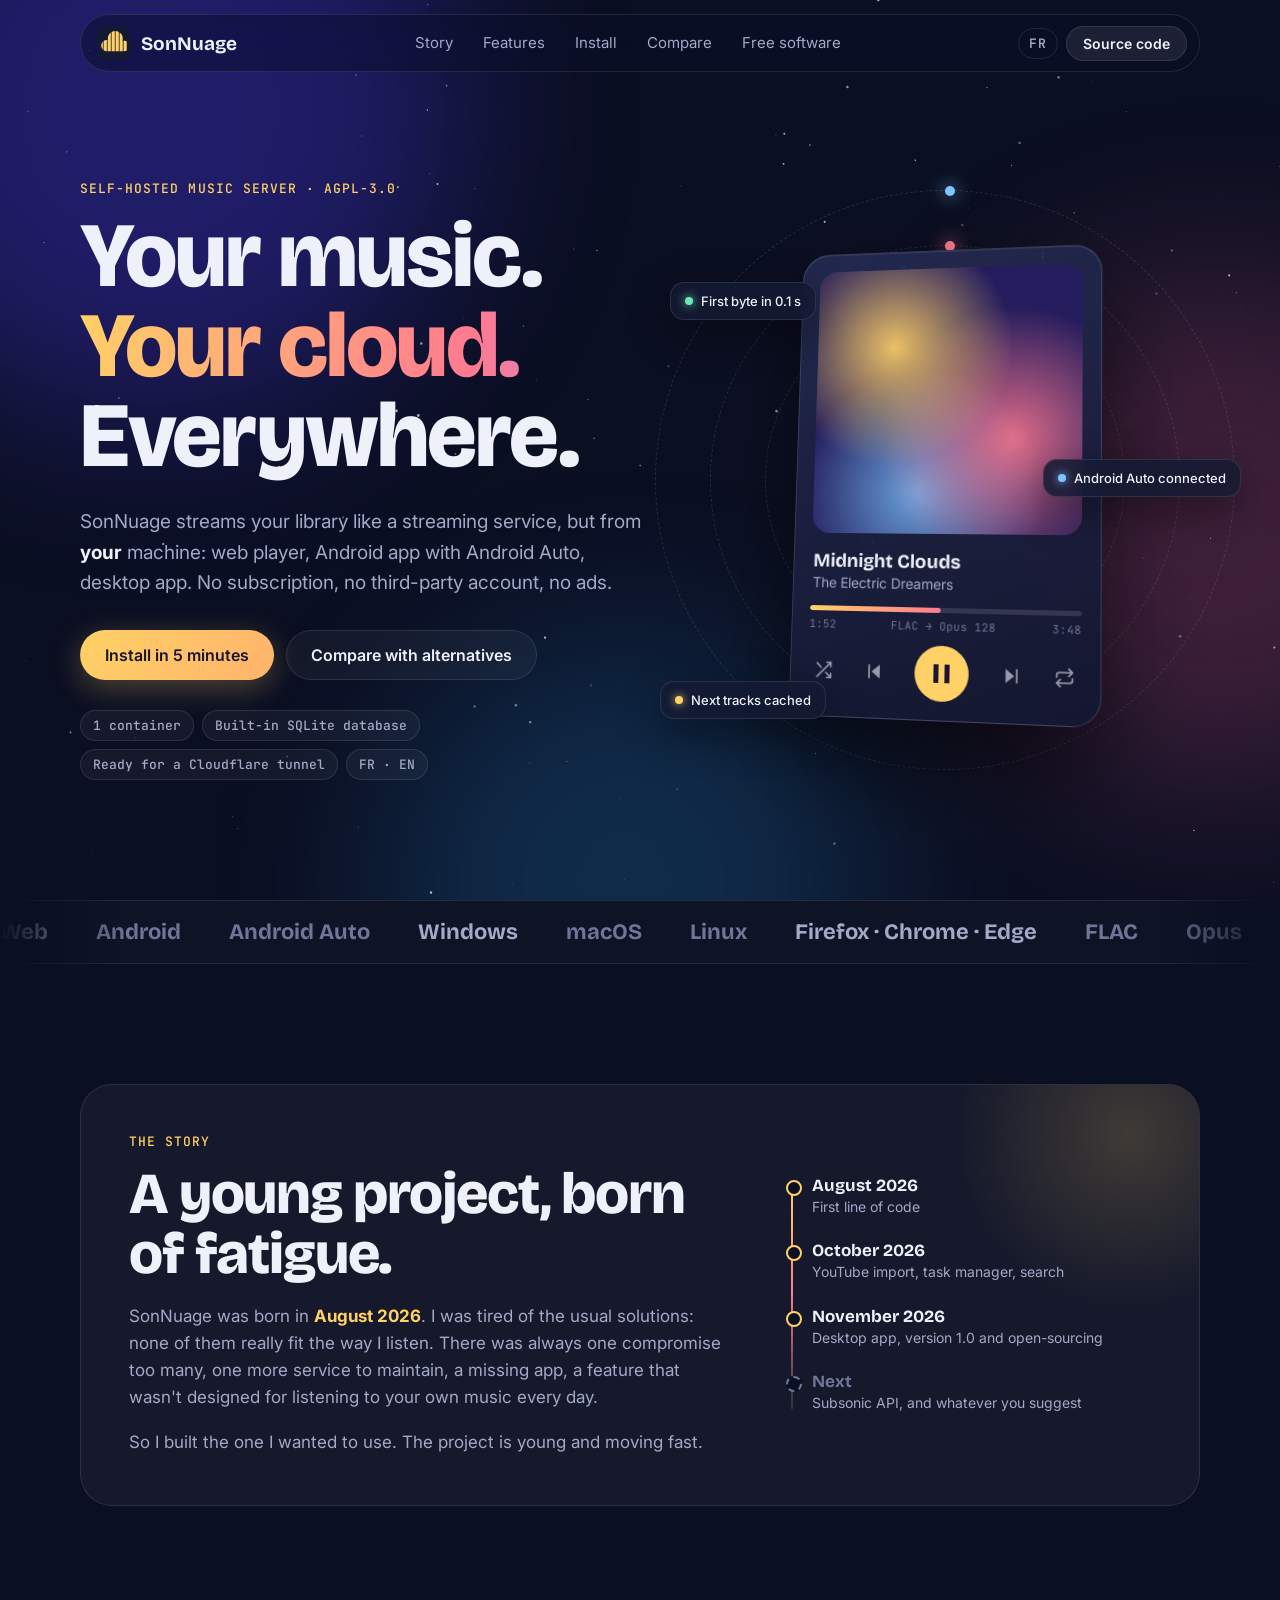
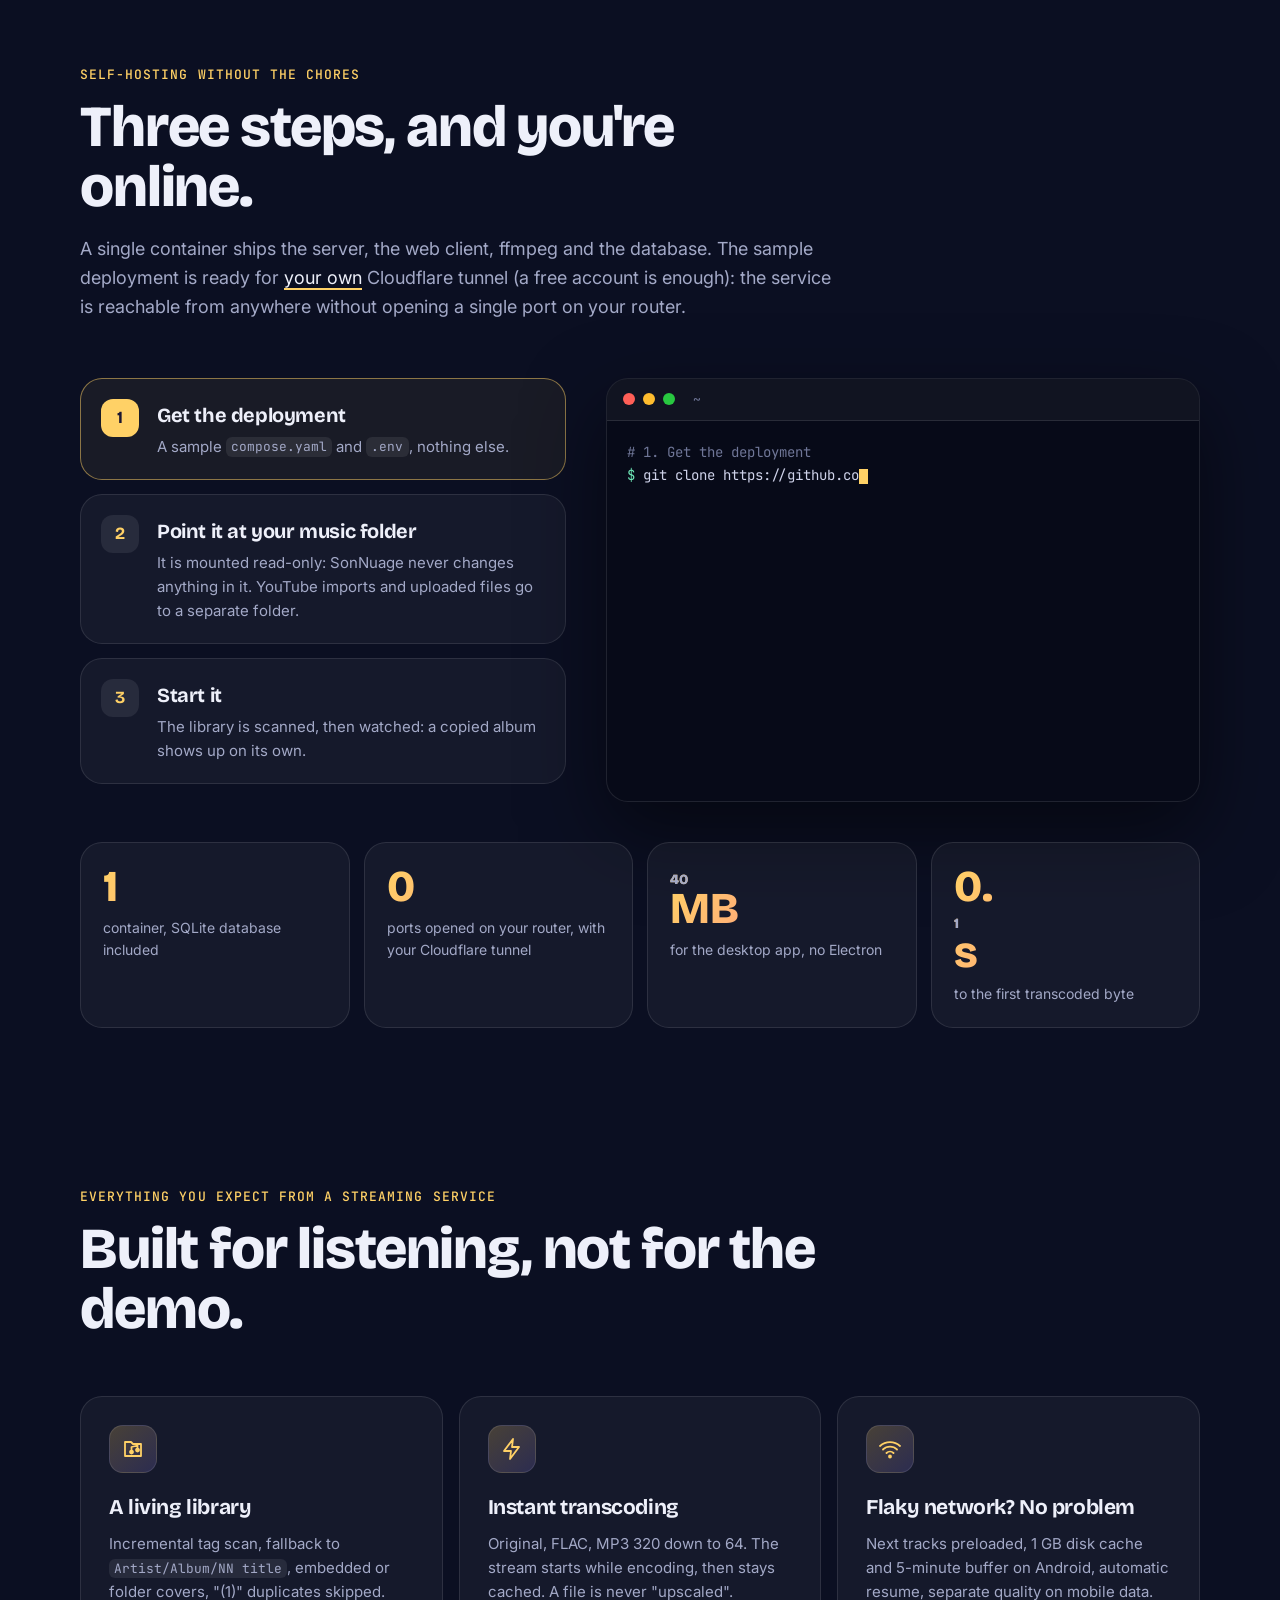
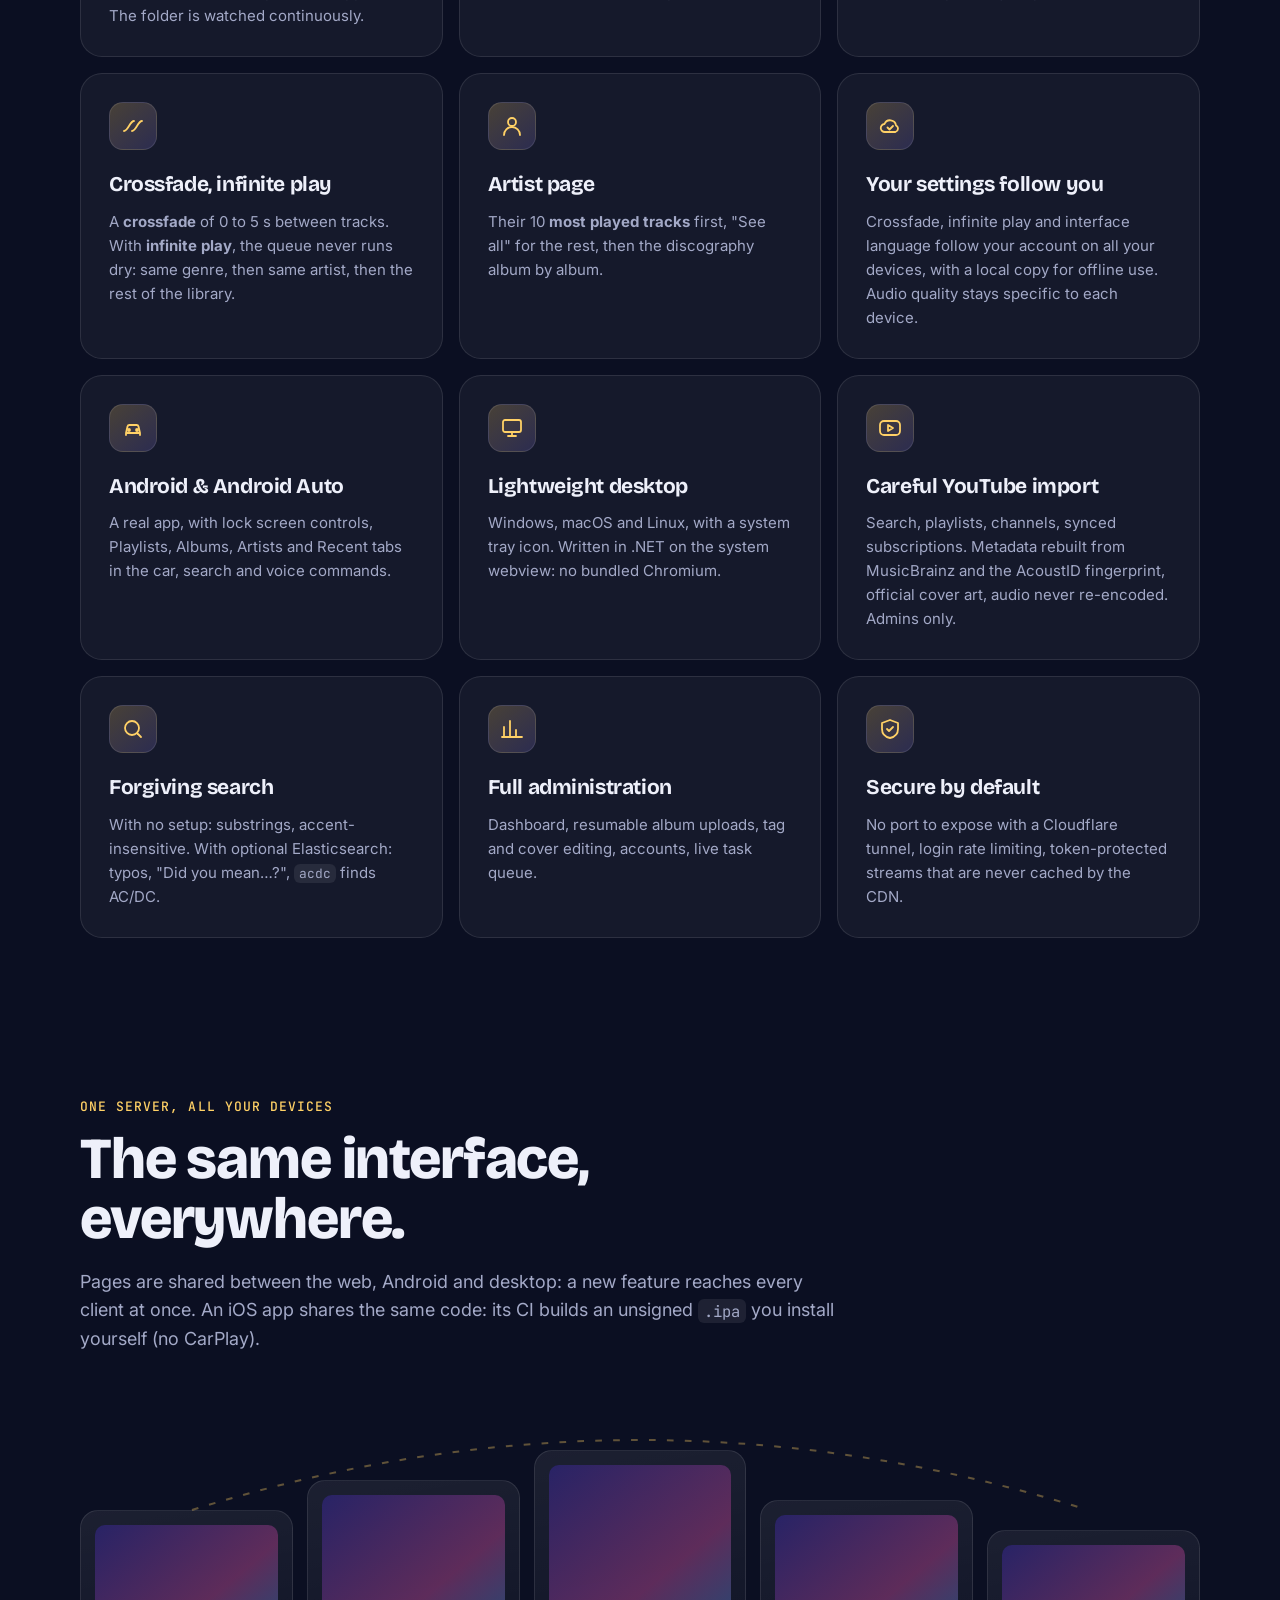
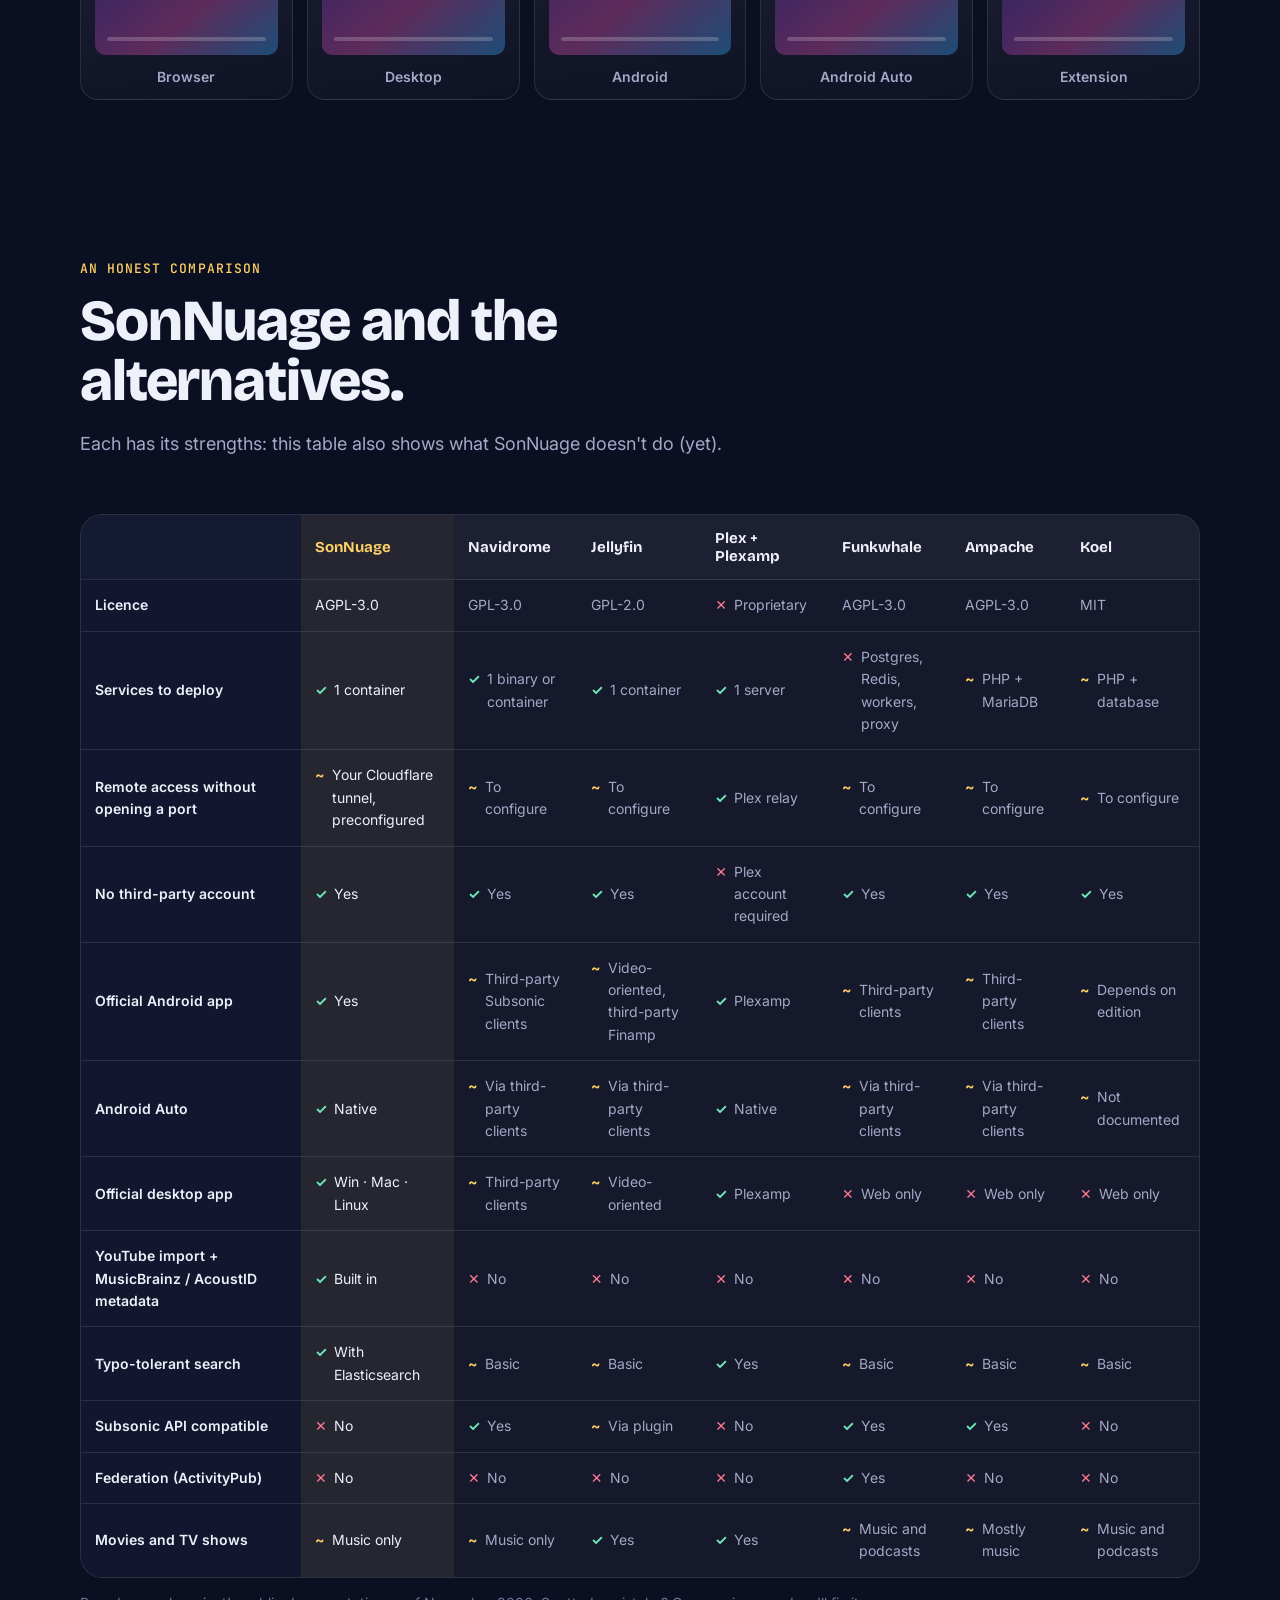
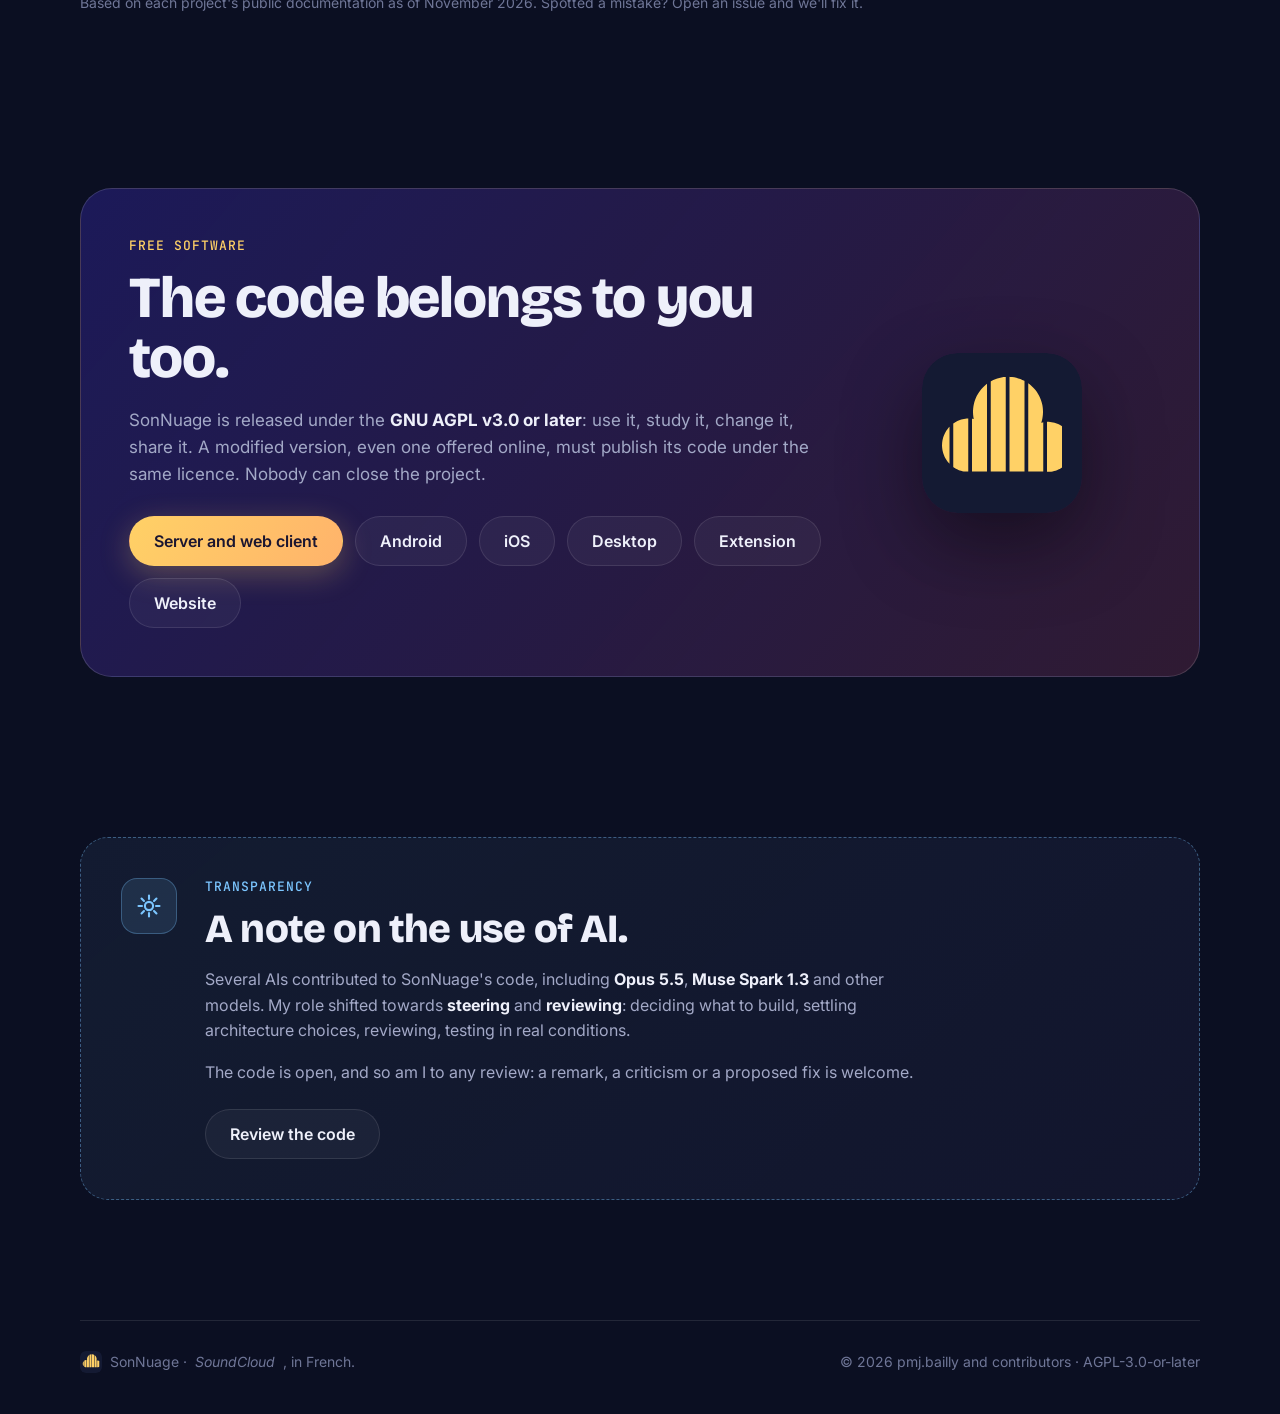
==== commit b991b87f: "feat(site): dire ce qu'est l'appli iOS Pourquoi : la page liait le dépôt sonnuage-ios sans rien en d" ====
--- a/public/en/index.html
+++ b/public/en/index.html
@@ -249,7 +249,8 @@
       <div class="section-head reveal">
         <p class="eyebrow">One server, all your devices</p>
         <h2>The same interface, everywhere.</h2>
-        <p class="sub">Pages are shared between the web, Android and desktop: a new feature reaches every client at once.</p>
+        <p class="sub">Pages are shared between the web, Android and desktop: a new feature reaches every client at once.
+          An iOS app shares the same code: its CI builds an unsigned <code>.ipa</code> you install yourself (no CarPlay).</p>
       </div>
       <div class="devices reveal">
         <div class="device d-web"><span>Browser</span></div>
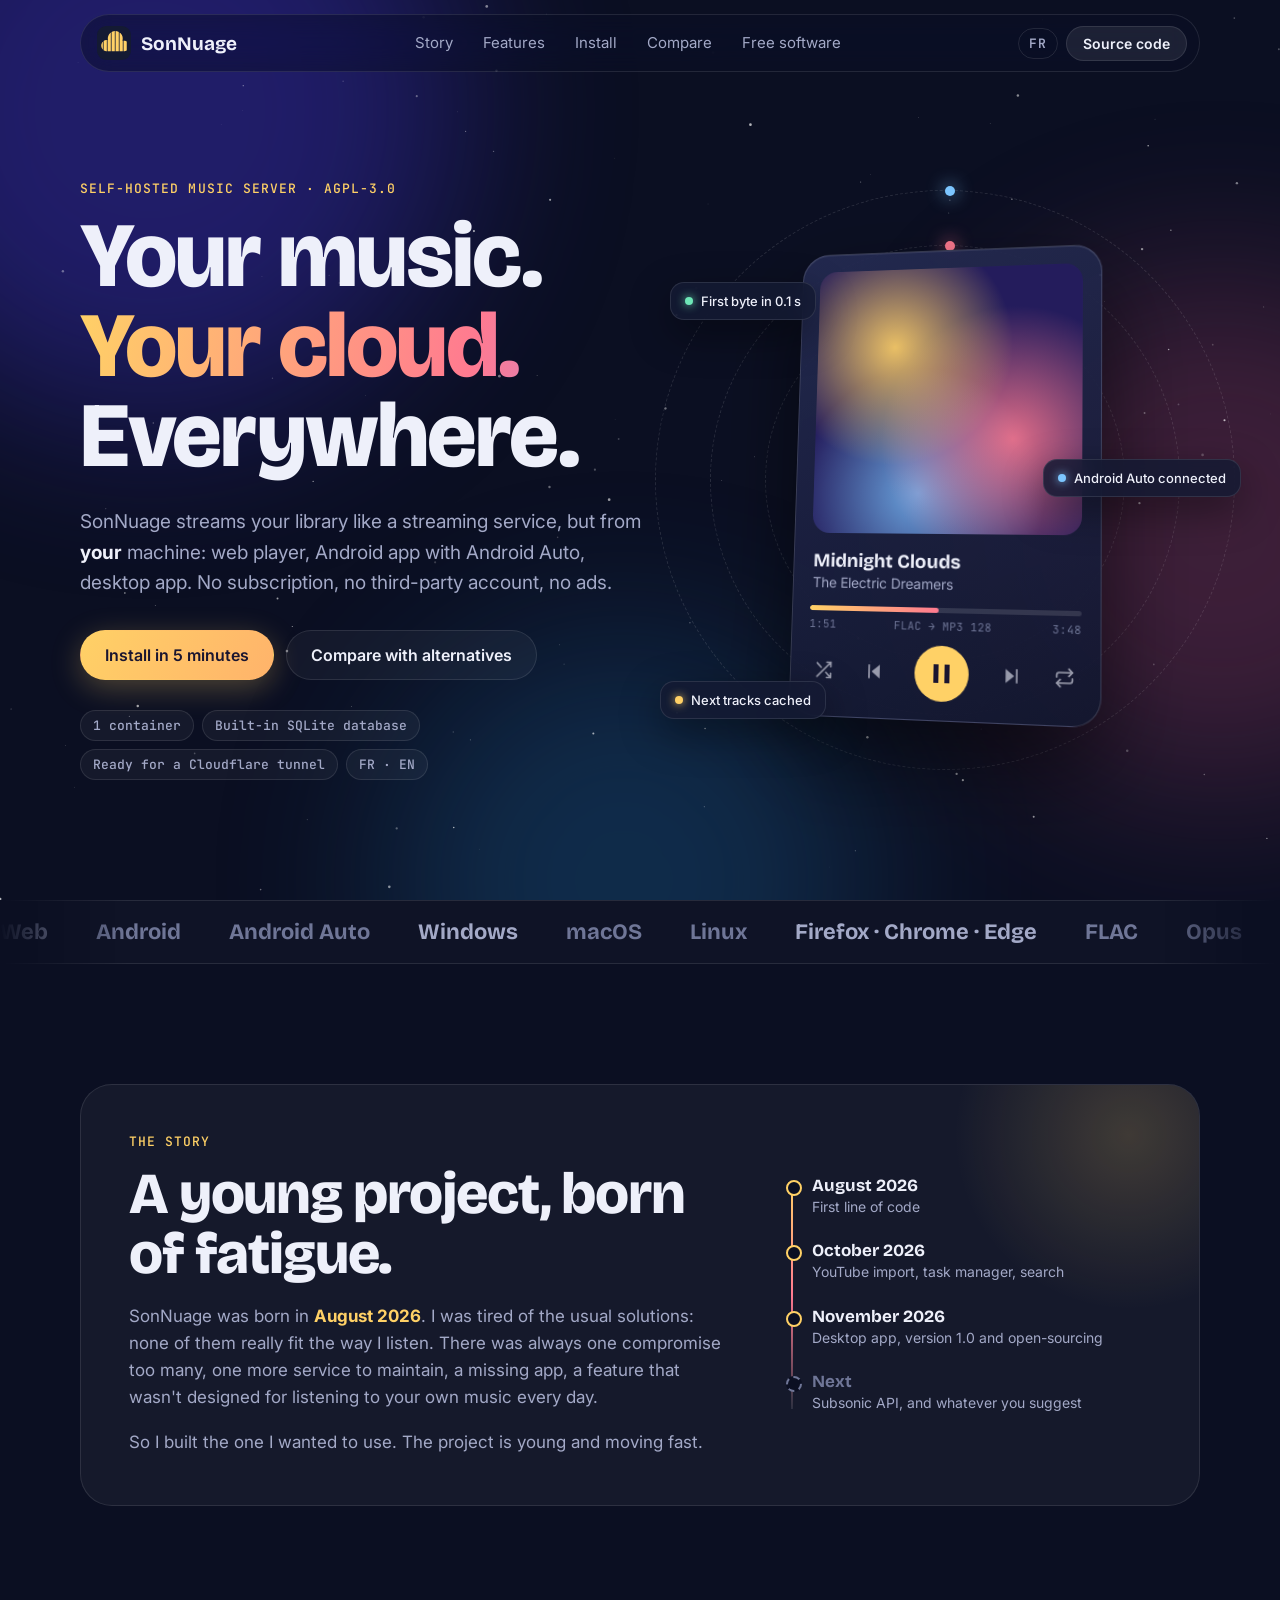
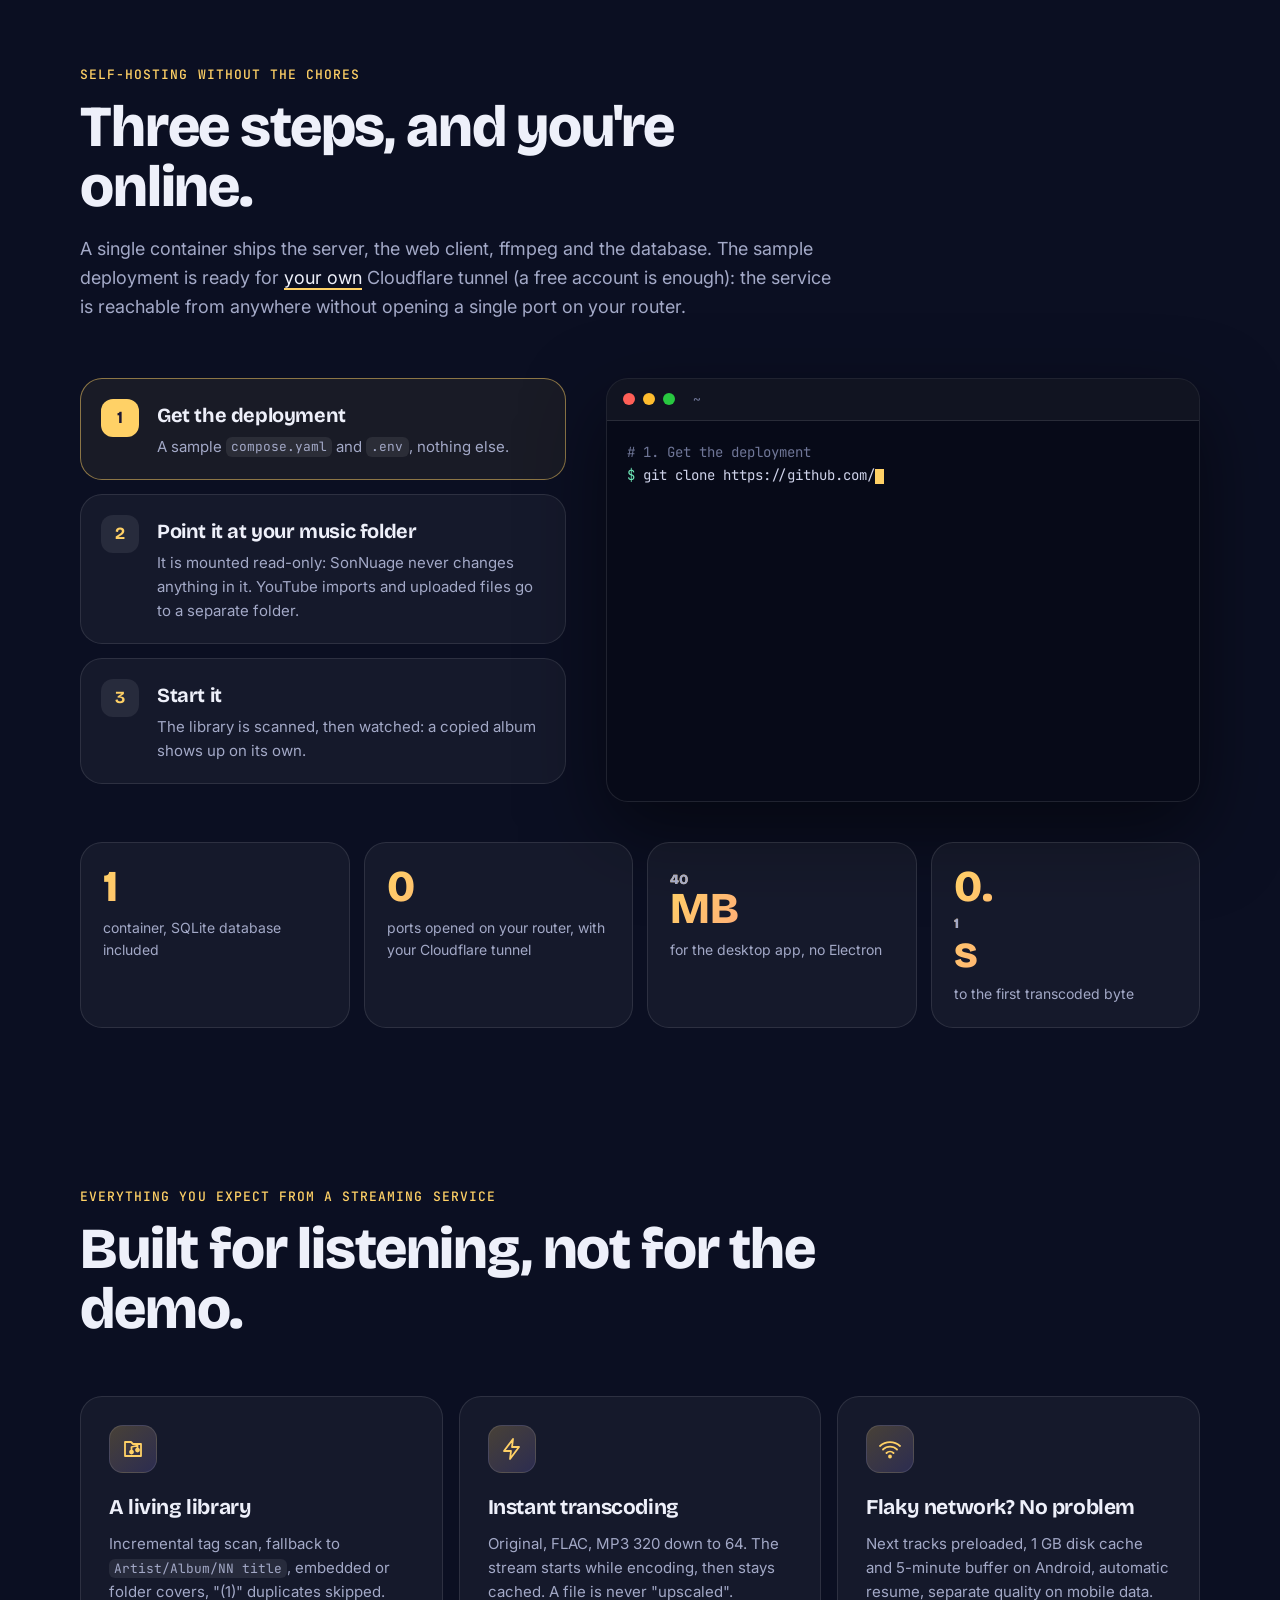
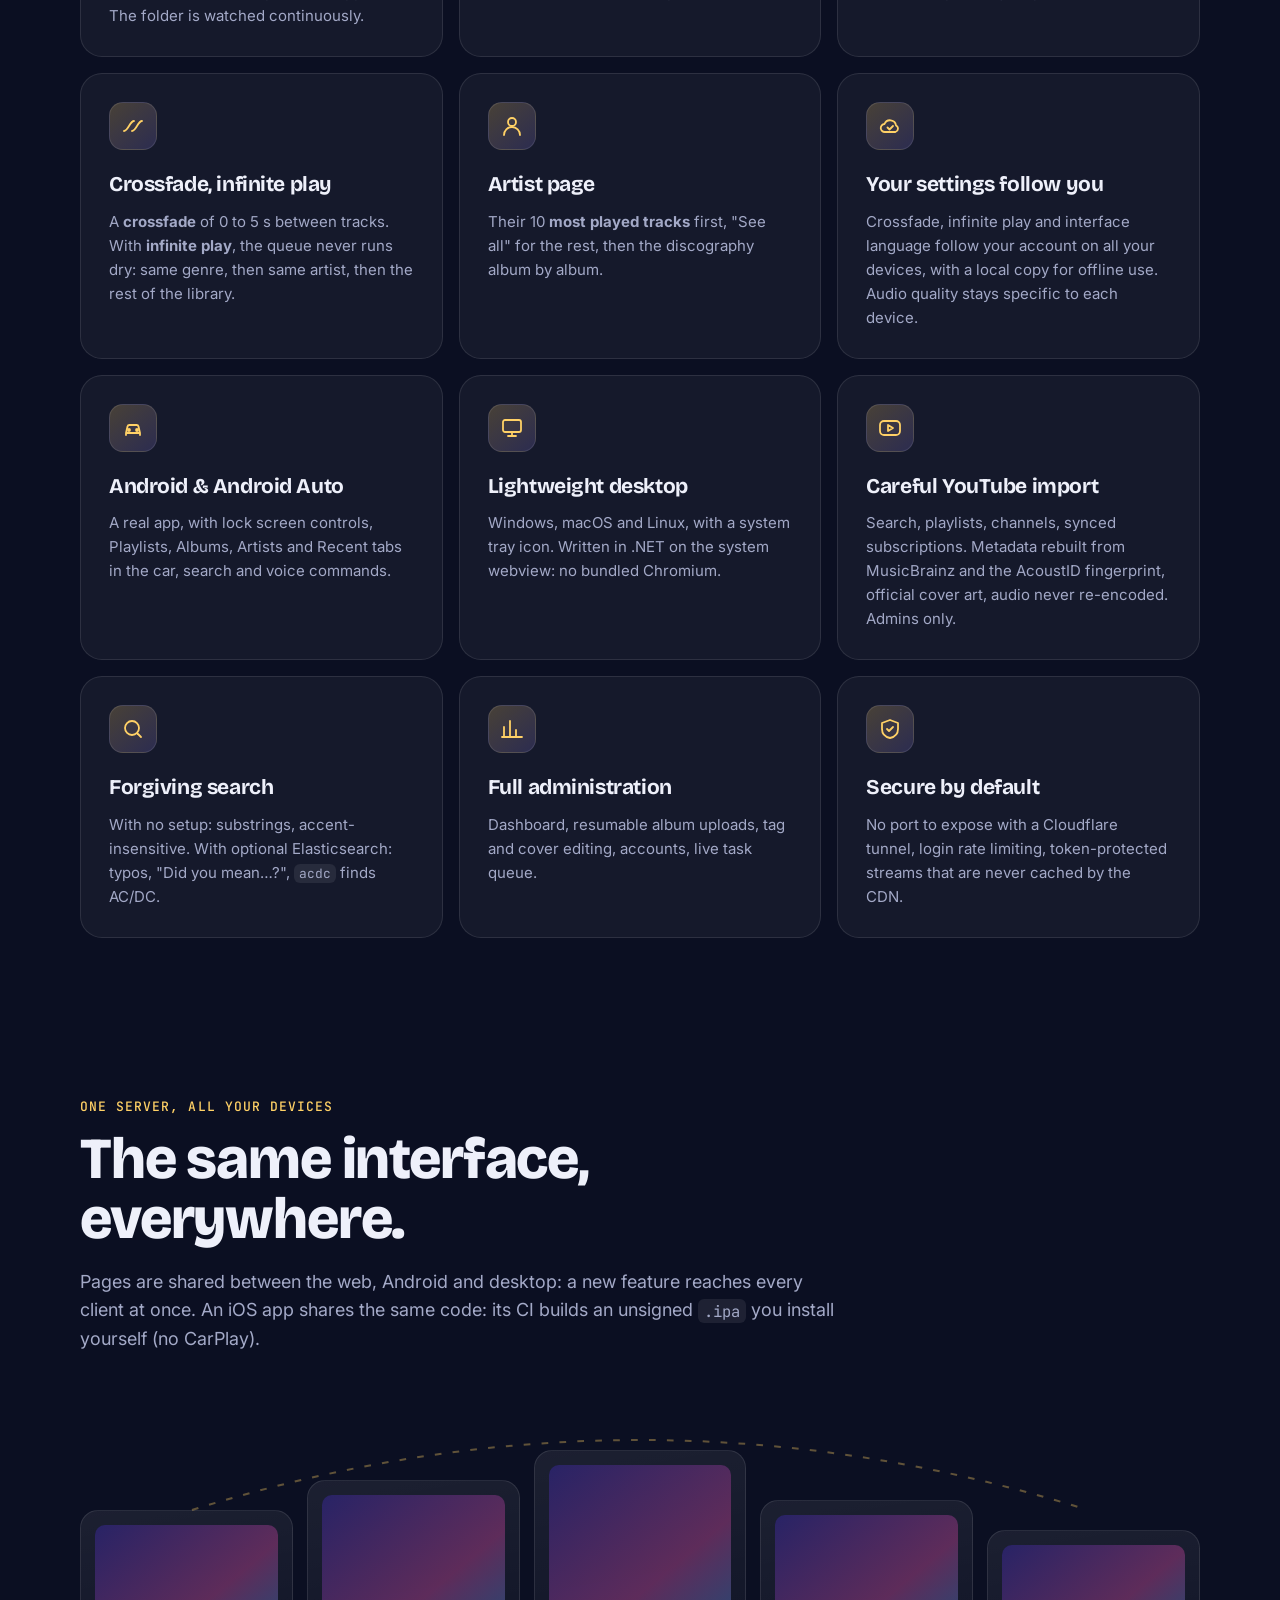
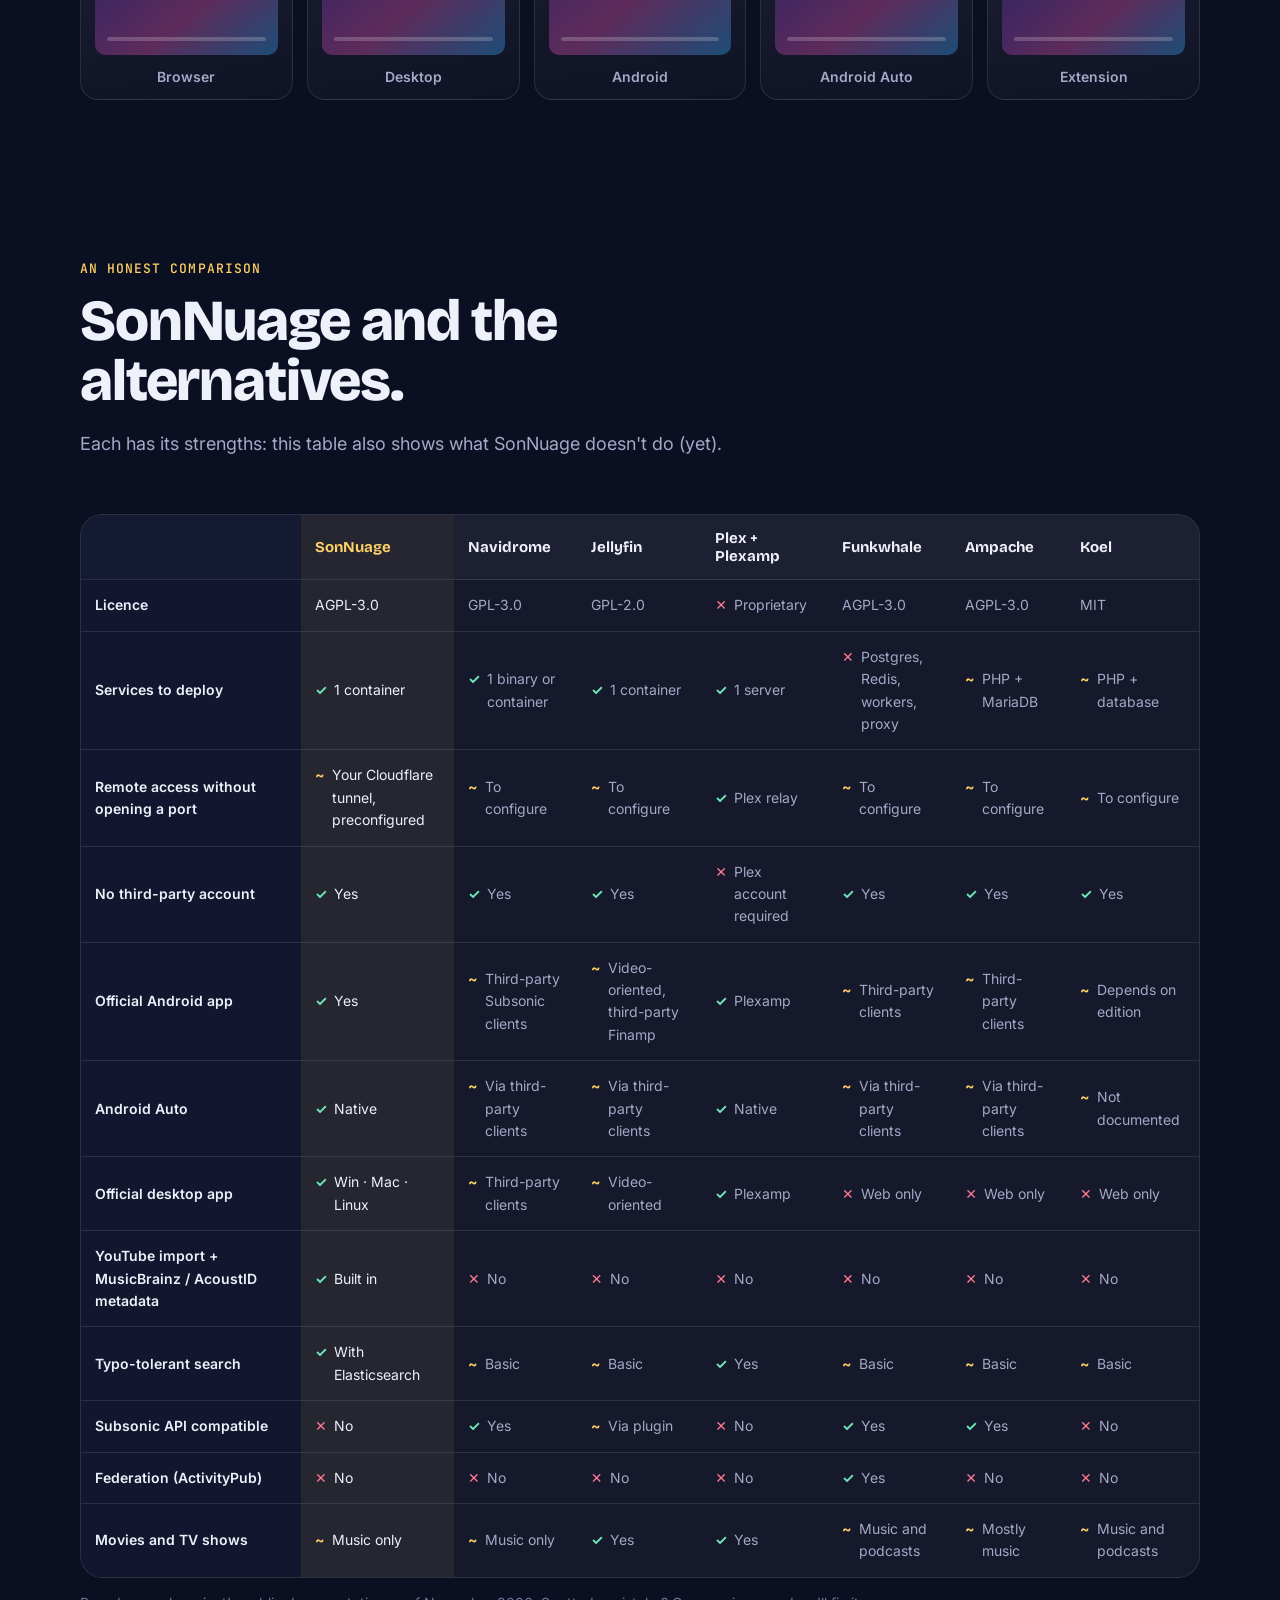
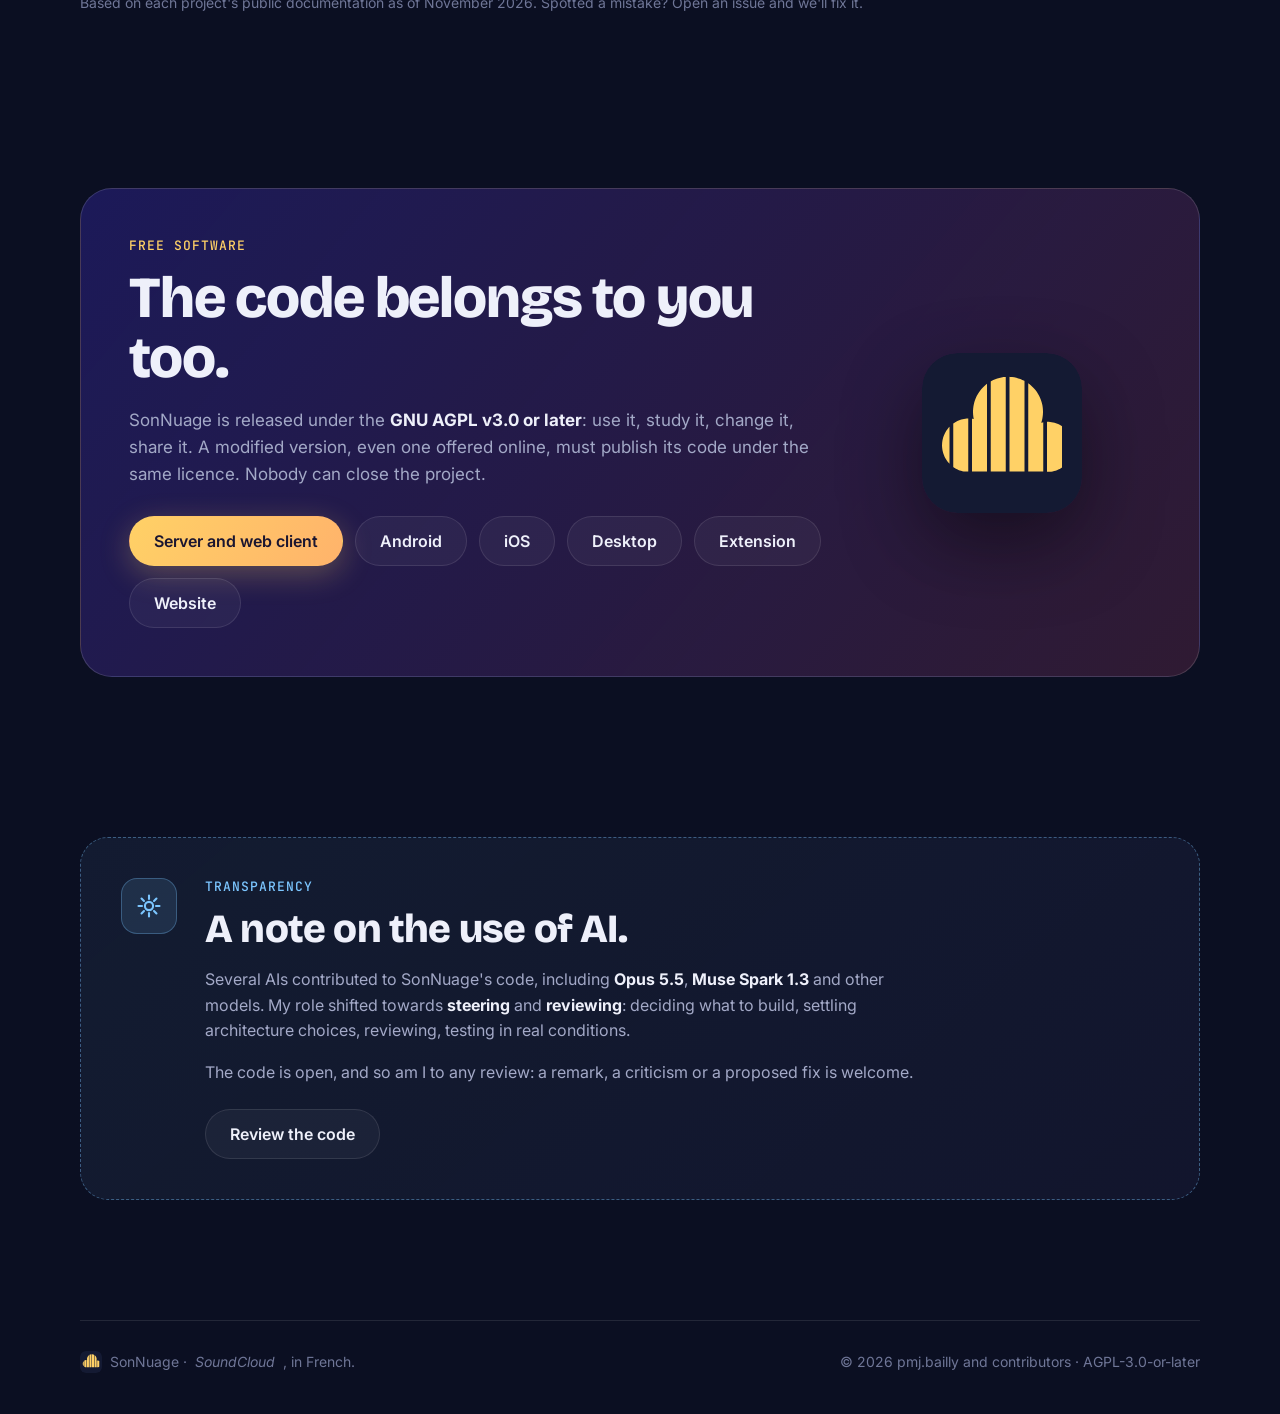
==== commit 492b1726: "fix(site): le lecteur d'accueil affichait un transcodage Opus qui n'existe pas Pourquoi : la maquett" ====
--- a/public/en/index.html
+++ b/public/en/index.html
@@ -73,7 +73,7 @@
             <span class="artist" id="artist">The Electric Dreamers</span>
           </div>
           <div class="progress"><div class="bar" id="bar"></div></div>
-          <div class="times"><span id="elapsed">1:12</span><span>FLAC → Opus 128</span><span>3:48</span></div>
+          <div class="times"><span id="elapsed">1:12</span><span>FLAC → MP3 128</span><span>3:48</span></div>
           <div class="controls">
             <span class="ic shuffle"></span>
             <span class="ic prev"></span>
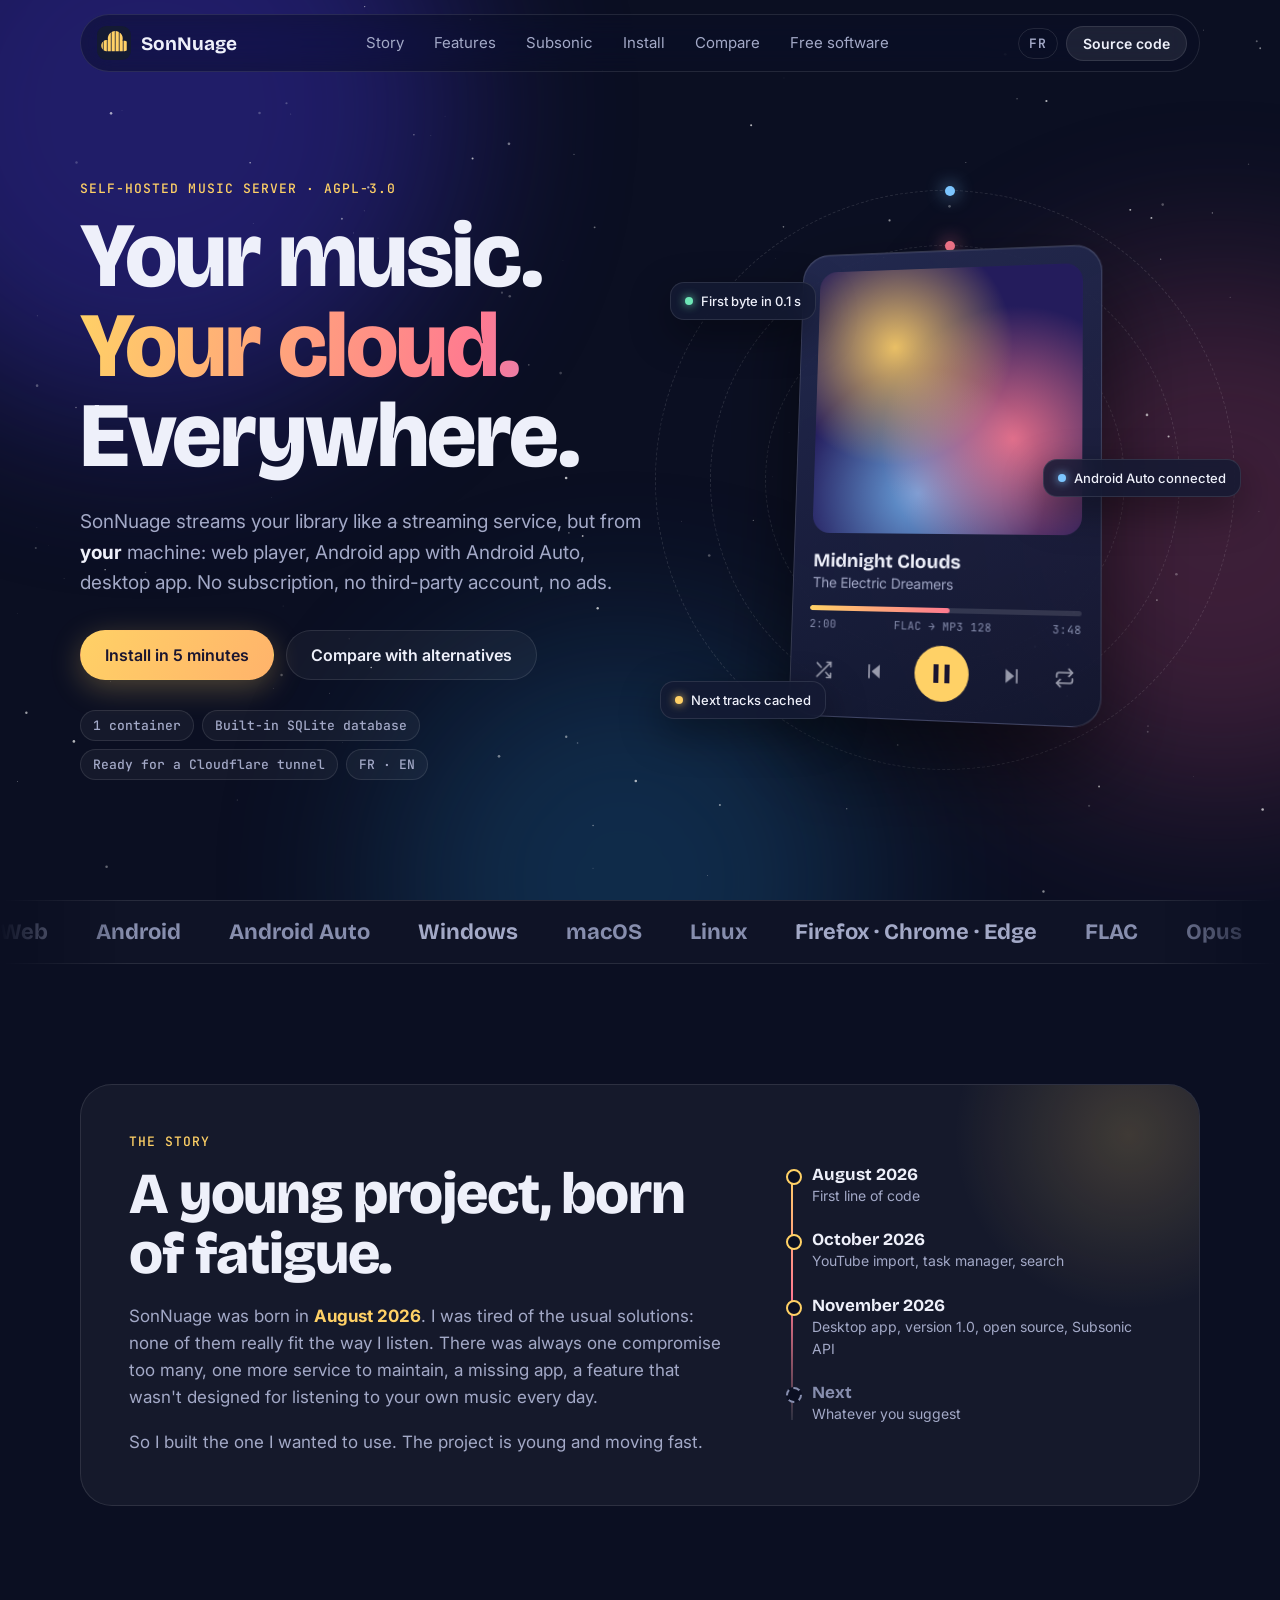
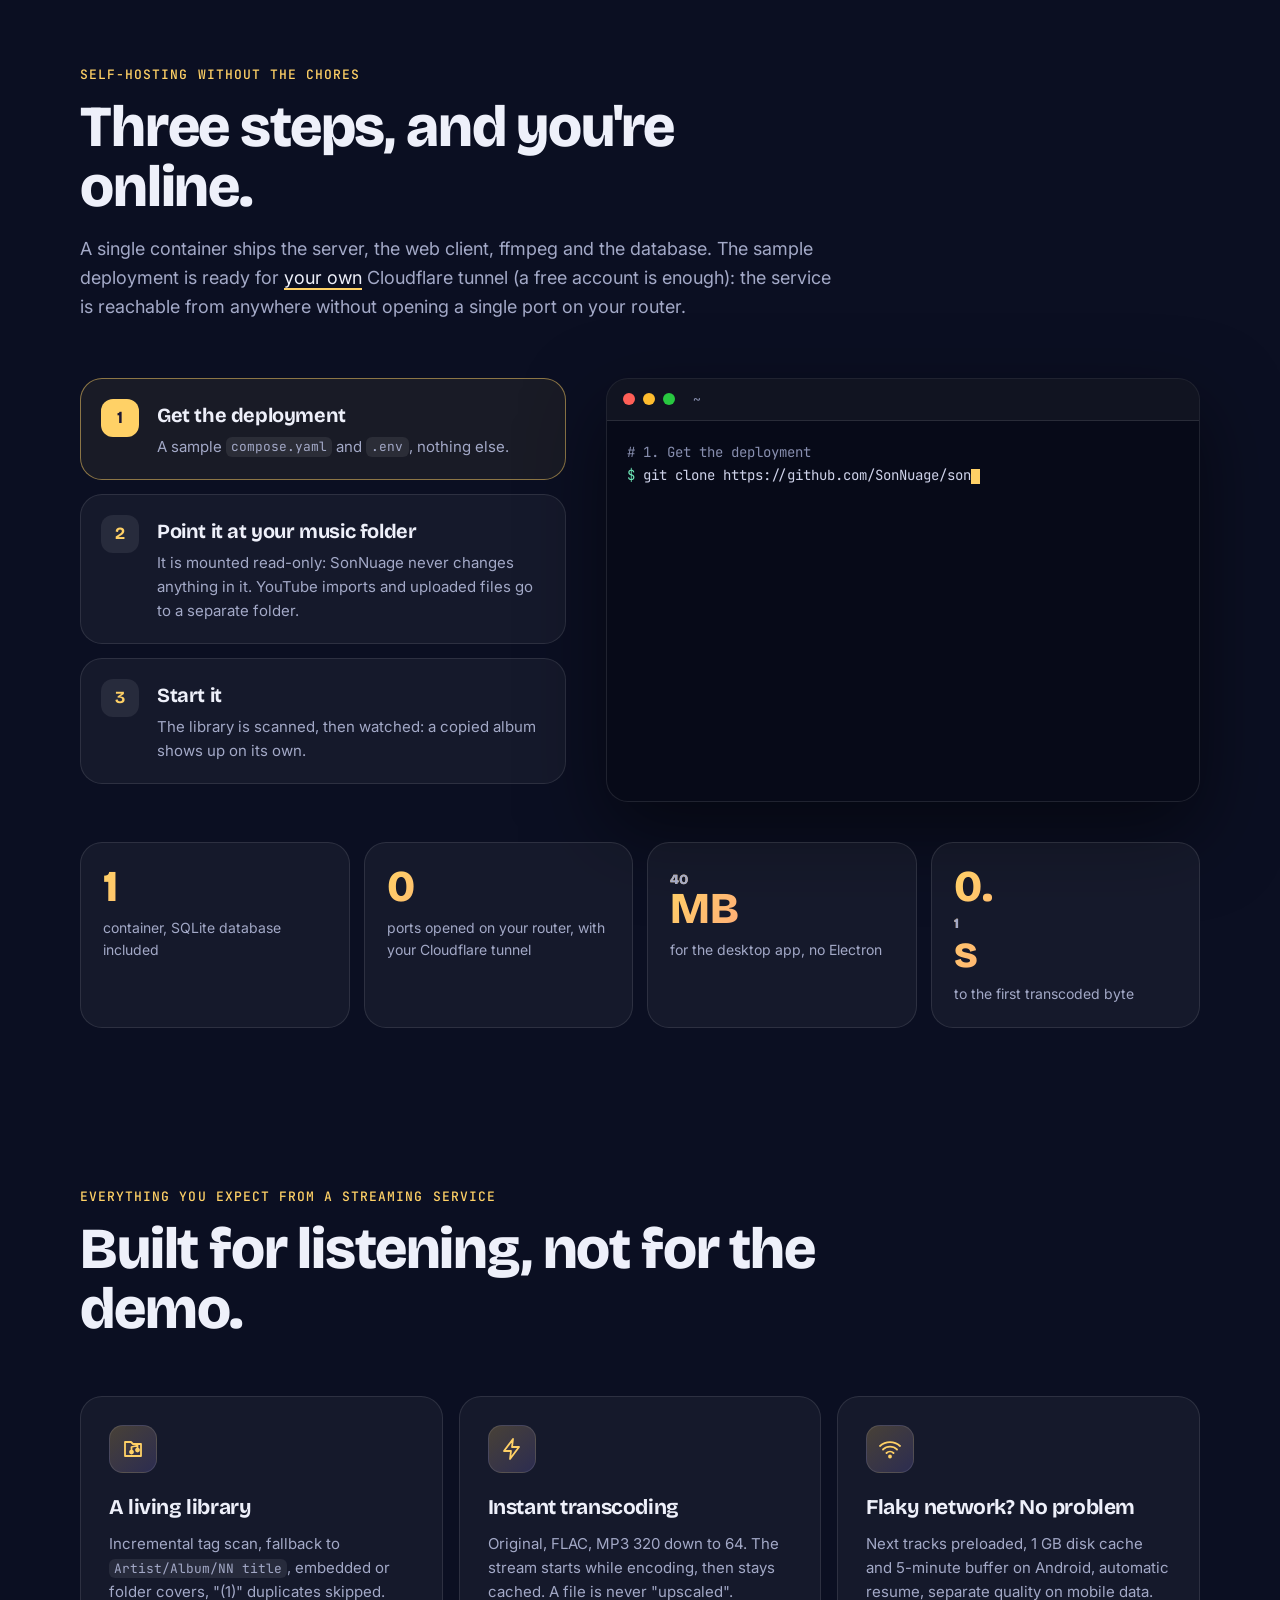
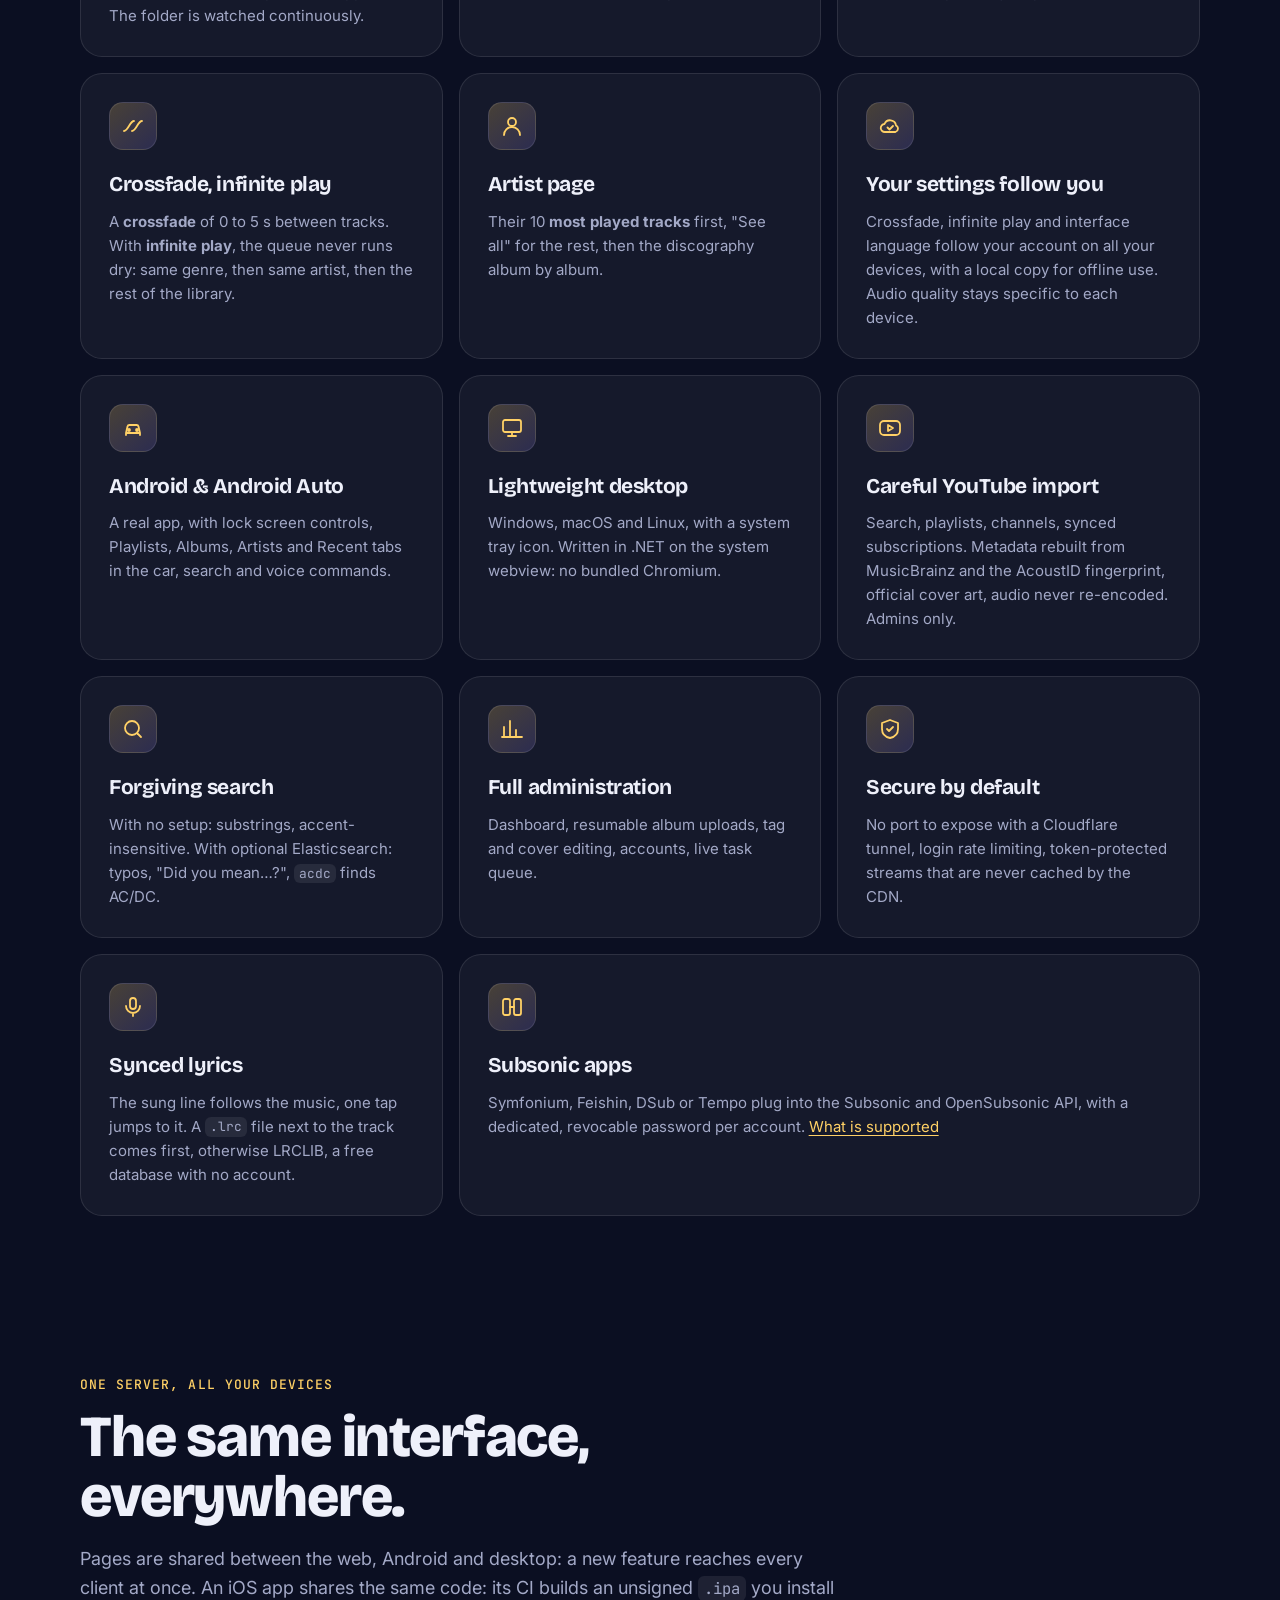
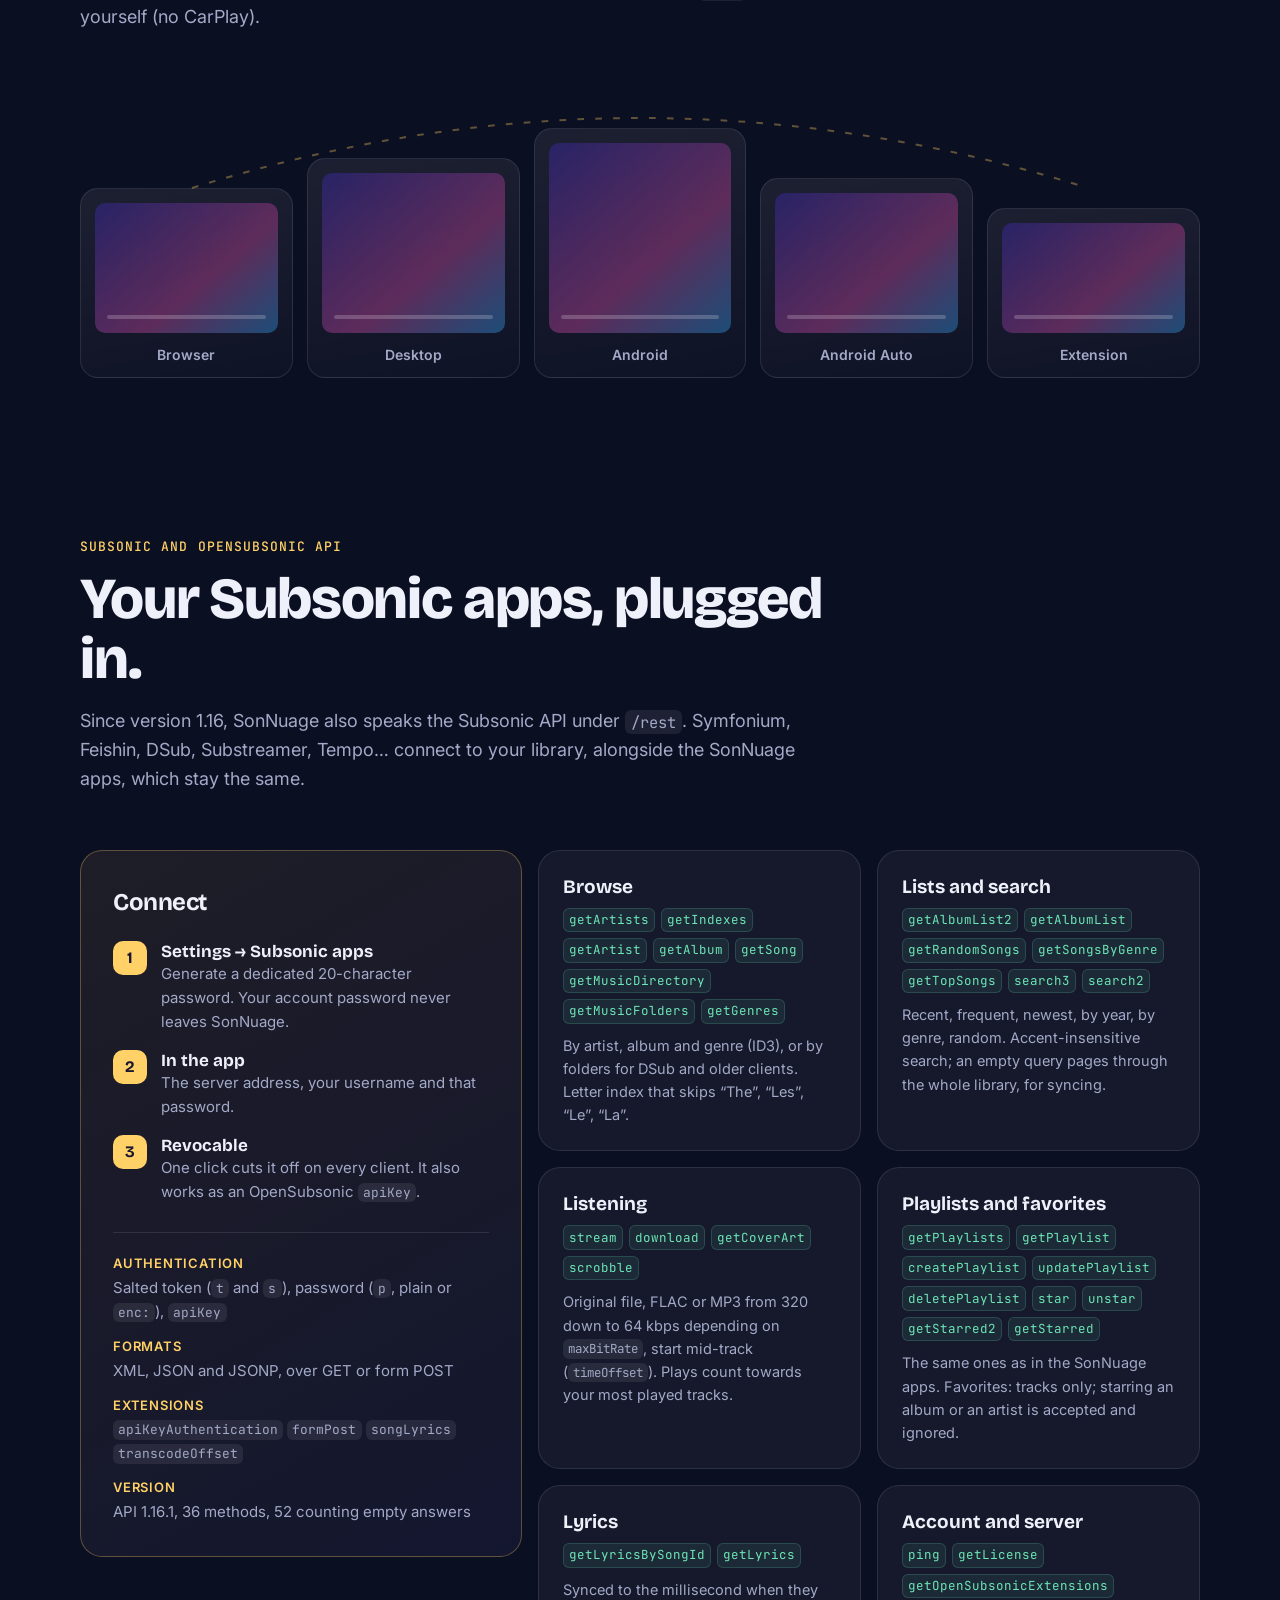
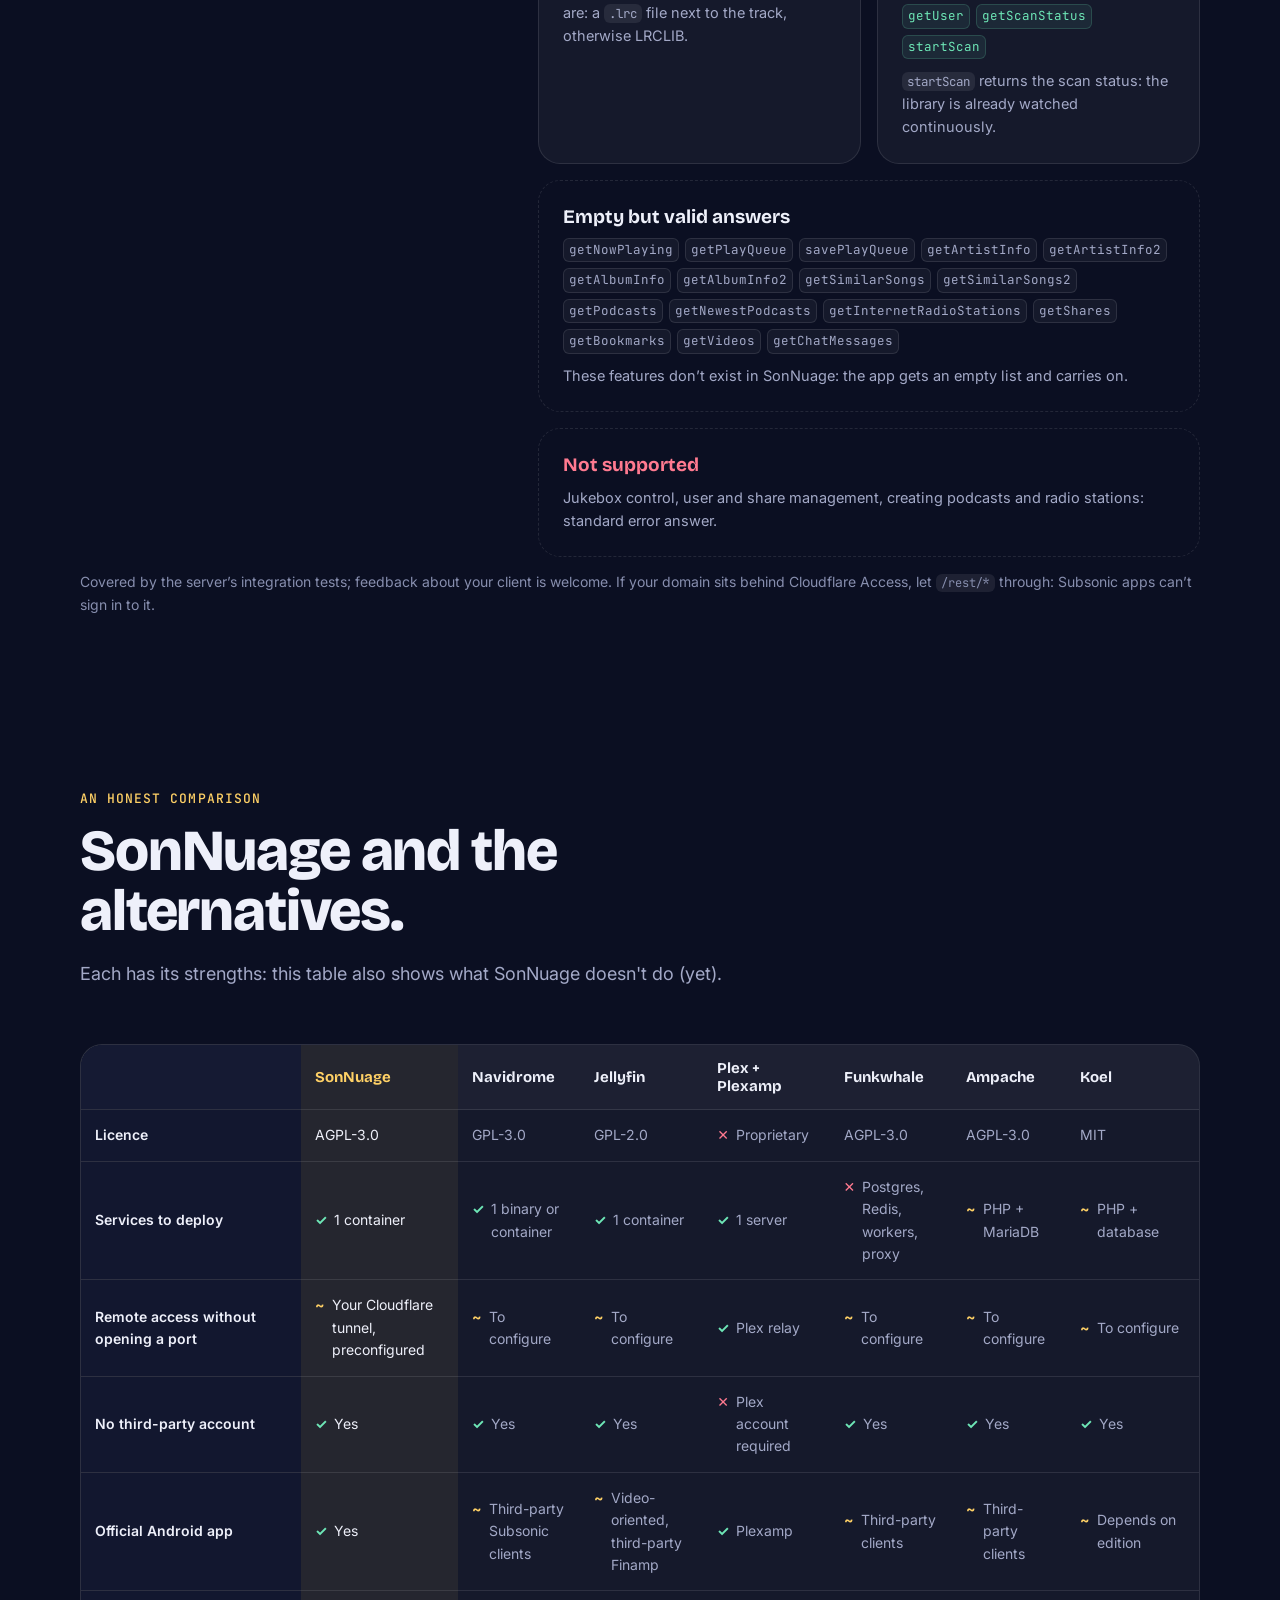
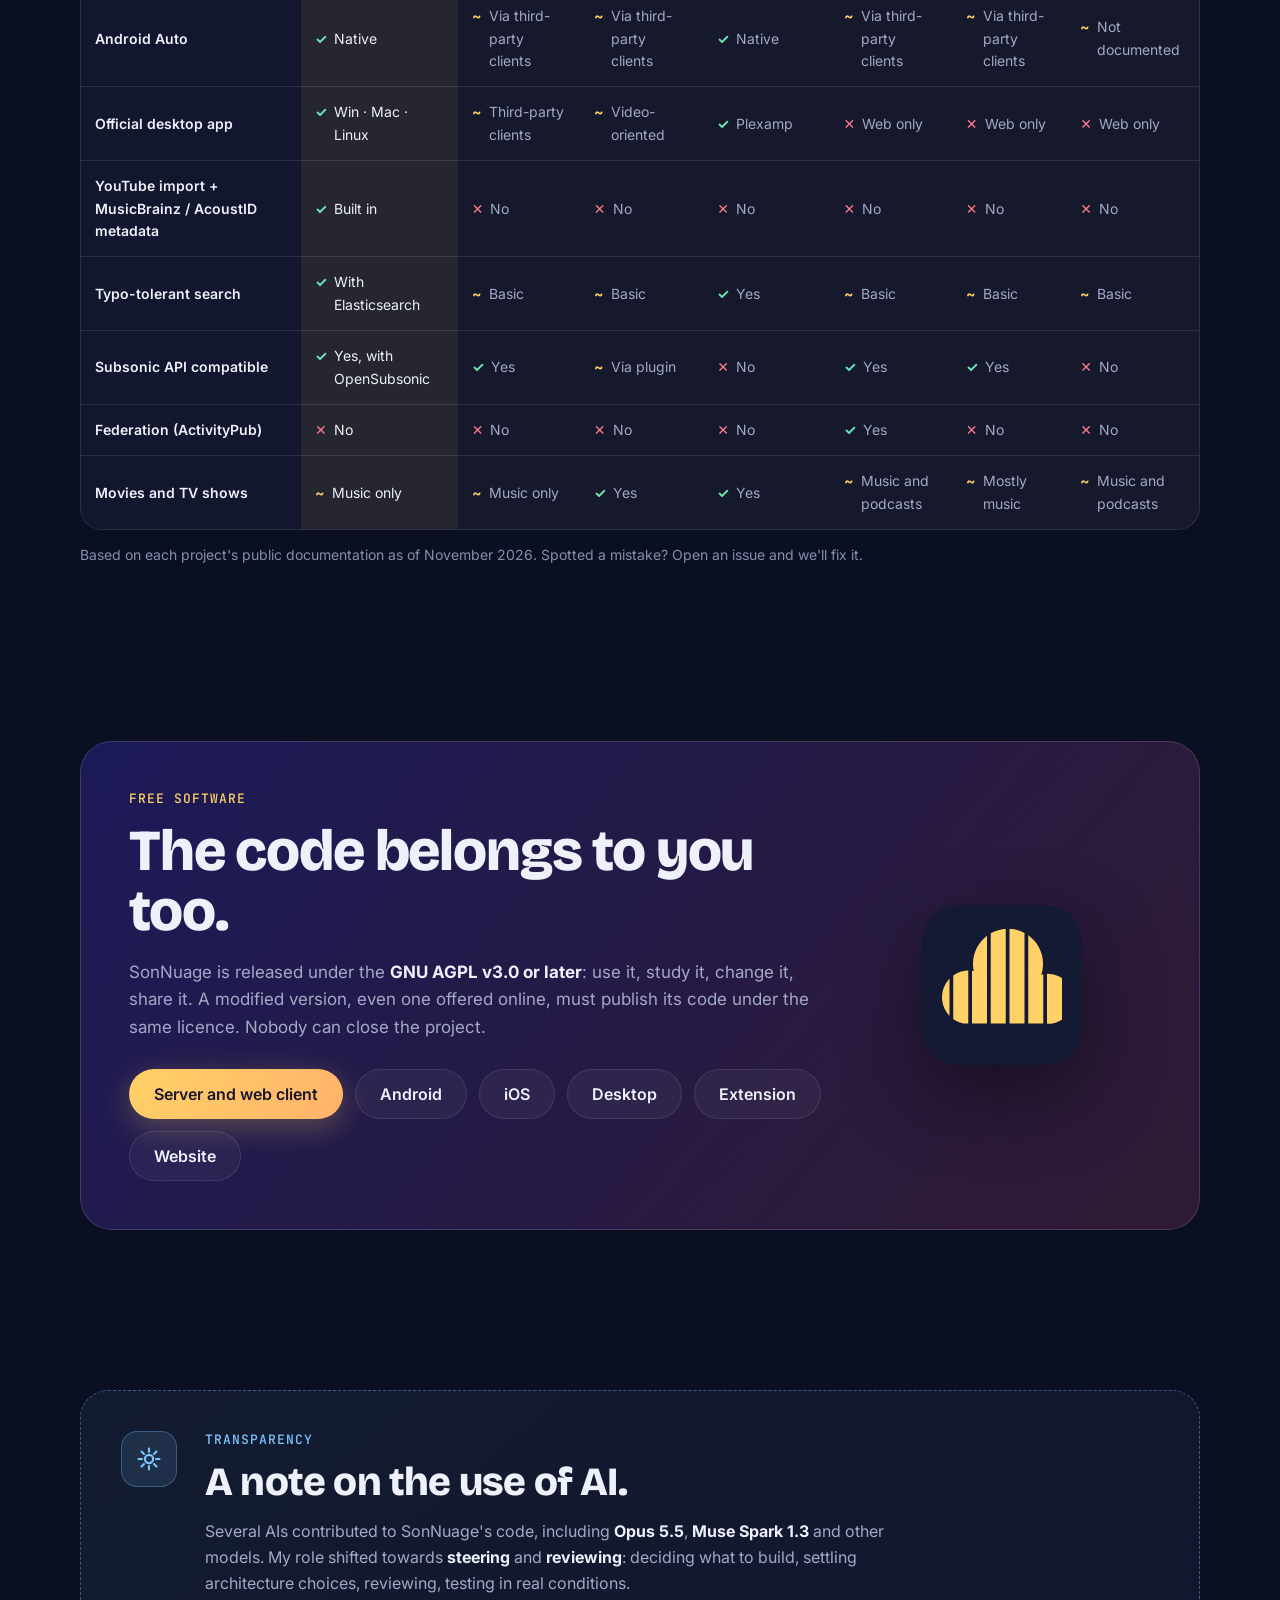
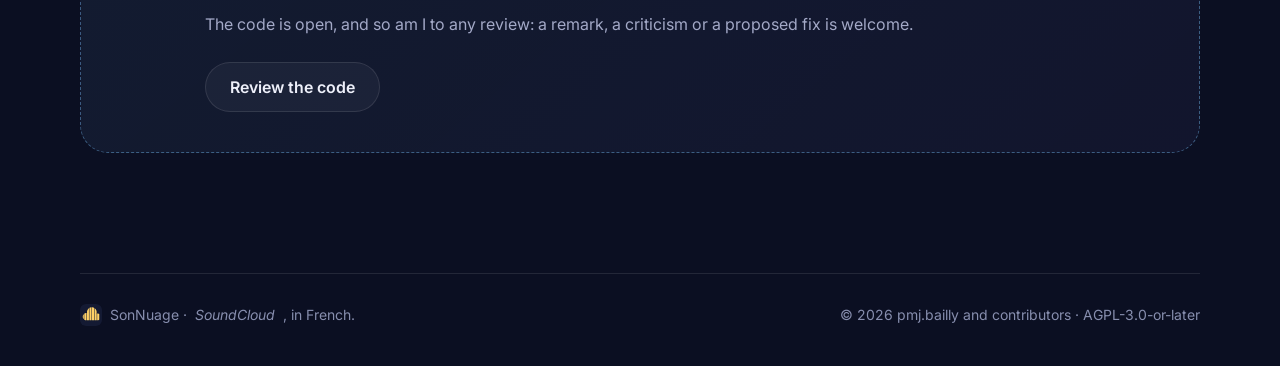
==== commit 9a585f1f: "feat(site): Subsonic API section and synced lyrics New #subsonic section listing every supported met" ====
--- a/public/en/index.html
+++ b/public/en/index.html
@@ -33,6 +33,7 @@
     <nav aria-label="Sections">
       <a href="#story">Story</a>
       <a href="#features">Features</a>
+      <a href="#subsonic">Subsonic</a>
       <a href="#install">Install</a>
       <a href="#compare">Compare</a>
       <a href="#free">Free software</a>
@@ -110,8 +111,8 @@
         <ol class="timeline" aria-label="Project milestones">
           <li><b>August 2026</b><span>First line of code</span></li>
           <li><b>October 2026</b><span>YouTube import, task manager, search</span></li>
-          <li><b>November 2026</b><span>Desktop app, version 1.0 and open-sourcing</span></li>
-          <li class="next"><b>Next</b><span>Subsonic API, and whatever you suggest</span></li>
+          <li><b>November 2026</b><span>Desktop app, version 1.0, open source, Subsonic API</span></li>
+          <li class="next"><b>Next</b><span>Whatever you suggest</span></li>
         </ol>
       </div>
     </section>
@@ -241,6 +242,18 @@
           <p>No port to expose with a Cloudflare tunnel, login rate limiting, token-protected streams
             that are never cached by the CDN.</p>
         </article>
+        <article class="card reveal">
+          <div class="icon" aria-hidden="true"><svg viewBox="0 0 24 24"><rect x="9" y="3" width="6" height="11" rx="3"/><path d="M5 11a7 7 0 0 0 14 0M12 18v3"/></svg></div>
+          <h3>Synced lyrics</h3>
+          <p>The sung line follows the music, one tap jumps to it. A <code>.lrc</code> file next to the track comes
+            first, otherwise LRCLIB, a free database with no account.</p>
+        </article>
+        <article class="card card-wide reveal">
+          <div class="icon" aria-hidden="true"><svg viewBox="0 0 24 24"><rect x="3" y="4" width="7" height="16" rx="2"/><rect x="14" y="4" width="7" height="16" rx="2"/><path d="M10 12h4"/></svg></div>
+          <h3>Subsonic apps</h3>
+          <p>Symfonium, Feishin, DSub or Tempo plug into the Subsonic and OpenSubsonic API, with a dedicated, revocable
+            password per account. <a href="#subsonic">What is supported</a></p>
+        </article>
       </div>
     </section>
 
@@ -264,6 +277,75 @@
       </div>
     </section>
 
+    <!-- Subsonic -->
+    <section class="section subsonic" id="subsonic">
+      <div class="section-head reveal">
+        <p class="eyebrow">Subsonic and OpenSubsonic API</p>
+        <h2>Your Subsonic apps, plugged in.</h2>
+        <p class="sub">Since version 1.16, SonNuage also speaks the Subsonic API under <code>/rest</code>. Symfonium, Feishin, DSub, Substreamer, Tempo… connect to your library, alongside the SonNuage apps, which stay the same.</p>
+      </div>
+
+      <div class="api-layout">
+        <div class="api-connect reveal">
+          <h3>Connect</h3>
+          <ol class="api-steps">
+          <li><b>Settings → Subsonic apps</b><span>Generate a dedicated 20-character password. Your account password never leaves SonNuage.</span></li>
+          <li><b>In the app</b><span>The server address, your username and that password.</span></li>
+          <li><b>Revocable</b><span>One click cuts it off on every client. It also works as an OpenSubsonic <code>apiKey</code>.</span></li>
+          </ol>
+          <dl class="api-specs">
+          <div><dt>Authentication</dt><dd>Salted token (<code>t</code> and <code>s</code>), password (<code>p</code>, plain or <code>enc:</code>), <code>apiKey</code></dd></div>
+          <div><dt>Formats</dt><dd>XML, JSON and JSONP, over GET or form POST</dd></div>
+          <div><dt>Extensions</dt><dd><code>apiKeyAuthentication</code> <code>formPost</code> <code>songLyrics</code> <code>transcodeOffset</code></dd></div>
+          <div><dt>Version</dt><dd>API 1.16.1, 36 methods, 52 counting empty answers</dd></div>
+          </dl>
+        </div>
+        <div class="api-groups" role="region" aria-label="Supported Subsonic API methods">
+          <h3 class="sr">Supported methods</h3>
+          <article class="api-group reveal">
+            <h4>Browse</h4>
+            <p class="api-methods"><code>getArtists</code> <code>getIndexes</code> <code>getArtist</code> <code>getAlbum</code> <code>getSong</code> <code>getMusicDirectory</code> <code>getMusicFolders</code> <code>getGenres</code></p>
+            <p>By artist, album and genre (ID3), or by folders for DSub and older clients. Letter index that skips “The”, “Les”, “Le”, “La”.</p>
+          </article>
+          <article class="api-group reveal">
+            <h4>Lists and search</h4>
+            <p class="api-methods"><code>getAlbumList2</code> <code>getAlbumList</code> <code>getRandomSongs</code> <code>getSongsByGenre</code> <code>getTopSongs</code> <code>search3</code> <code>search2</code></p>
+            <p>Recent, frequent, newest, by year, by genre, random. Accent-insensitive search; an empty query pages through the whole library, for syncing.</p>
+          </article>
+          <article class="api-group reveal">
+            <h4>Listening</h4>
+            <p class="api-methods"><code>stream</code> <code>download</code> <code>getCoverArt</code> <code>scrobble</code></p>
+            <p>Original file, FLAC or MP3 from 320 down to 64 kbps depending on <code>maxBitRate</code>, start mid-track (<code>timeOffset</code>). Plays count towards your most played tracks.</p>
+          </article>
+          <article class="api-group reveal">
+            <h4>Playlists and favorites</h4>
+            <p class="api-methods"><code>getPlaylists</code> <code>getPlaylist</code> <code>createPlaylist</code> <code>updatePlaylist</code> <code>deletePlaylist</code> <code>star</code> <code>unstar</code> <code>getStarred2</code> <code>getStarred</code></p>
+            <p>The same ones as in the SonNuage apps. Favorites: tracks only; starring an album or an artist is accepted and ignored.</p>
+          </article>
+          <article class="api-group reveal">
+            <h4>Lyrics</h4>
+            <p class="api-methods"><code>getLyricsBySongId</code> <code>getLyrics</code></p>
+            <p>Synced to the millisecond when they are: a <code>.lrc</code> file next to the track, otherwise LRCLIB.</p>
+          </article>
+          <article class="api-group reveal">
+            <h4>Account and server</h4>
+            <p class="api-methods"><code>ping</code> <code>getLicense</code> <code>getOpenSubsonicExtensions</code> <code>getUser</code> <code>getScanStatus</code> <code>startScan</code></p>
+            <p><code>startScan</code> returns the scan status: the library is already watched continuously.</p>
+          </article>
+          <article class="api-group api-empty reveal">
+            <h4>Empty but valid answers</h4>
+            <p class="api-methods"><code>getNowPlaying</code> <code>getPlayQueue</code> <code>savePlayQueue</code> <code>getArtistInfo</code> <code>getArtistInfo2</code> <code>getAlbumInfo</code> <code>getAlbumInfo2</code> <code>getSimilarSongs</code> <code>getSimilarSongs2</code> <code>getPodcasts</code> <code>getNewestPodcasts</code> <code>getInternetRadioStations</code> <code>getShares</code> <code>getBookmarks</code> <code>getVideos</code> <code>getChatMessages</code></p>
+            <p>These features don’t exist in SonNuage: the app gets an empty list and carries on.</p>
+          </article>
+          <article class="api-group api-none reveal">
+            <h4>Not supported</h4>
+            <p>Jukebox control, user and share management, creating podcasts and radio stations: standard error answer.</p>
+          </article>
+        </div>
+      </div>
+      <p class="note reveal">Covered by the server’s integration tests; feedback about your client is welcome. If your domain sits behind Cloudflare Access, let <code>/rest/*</code> through: Subsonic apps can’t sign in to it.</p>
+    </section>
+
     <!-- Comparison -->
     <section class="section" id="compare">
       <div class="section-head reveal">
@@ -325,7 +407,7 @@
             </tr>
             <tr>
               <th scope="row">Subsonic API compatible</th>
-              <td class="us"><span class="no">No</span></td><td><span class="yes">Yes</span></td><td><span class="mid">Via plugin</span></td><td><span class="no">No</span></td><td><span class="yes">Yes</span></td><td><span class="yes">Yes</span></td><td><span class="no">No</span></td>
+              <td class="us"><span class="yes">Yes, with OpenSubsonic</span></td><td><span class="yes">Yes</span></td><td><span class="mid">Via plugin</span></td><td><span class="no">No</span></td><td><span class="yes">Yes</span></td><td><span class="yes">Yes</span></td><td><span class="no">No</span></td>
             </tr>
             <tr>
               <th scope="row">Federation (ActivityPub)</th>
--- a/public/styles.css
+++ b/public/styles.css
@@ -6,7 +6,7 @@
   --line: rgba(255, 255, 255, 0.1);
   --text: #eef0fa;
   --muted: #a3a9c7;
-  --faint: #6f7697;
+  --faint: #878eae;
   --sun: #ffd166;
   --coral: #ff7a90;
   --sky: #7cc6ff;
@@ -234,6 +234,37 @@
 .icon { width: 48px; height: 48px; border-radius: 14px; display: grid; place-items: center; background: linear-gradient(140deg, rgba(255, 209, 102, 0.22), rgba(155, 140, 255, 0.18)); border: 1px solid rgba(255, 255, 255, 0.1); }
 .icon svg { width: 24px; height: 24px; fill: none; stroke: var(--sun); stroke-width: 1.8; stroke-linecap: round; stroke-linejoin: round; }
 
+.card-wide { grid-column: span 2; }
+.card a { color: var(--sun); text-underline-offset: 3px; }
+
+/* API Subsonic */
+.api-layout { display: grid; grid-template-columns: 0.8fr 1.2fr; gap: 16px; align-items: start; }
+.api-connect {
+  position: sticky; top: 100px; padding: 32px; border-radius: var(--radius); border: 1px solid rgba(255, 209, 102, 0.3);
+  background: linear-gradient(150deg, rgba(255, 209, 102, 0.08), rgba(155, 140, 255, 0.06));
+}
+.api-connect h3 { font-size: 24px; }
+.api-steps { list-style: none; counter-reset: api; margin: 20px 0 0; padding: 0; display: grid; gap: 16px; }
+.api-steps li { counter-increment: api; display: grid; grid-template-columns: 34px 1fr; column-gap: 14px; }
+.api-steps li::before {
+  content: counter(api); grid-row: span 2; width: 34px; height: 34px; border-radius: 10px; display: grid; place-items: center;
+  font: 700 16px var(--display); background: var(--sun); color: #1a1530;
+}
+.api-steps b { font: 700 17px var(--display); }
+.api-steps span { color: var(--muted); font-size: 15px; }
+.api-specs { margin: 28px 0 0; padding-top: 20px; border-top: 1px solid var(--line); display: grid; gap: 12px; }
+.api-specs dt { font-size: 13px; font-weight: 600; color: var(--sun); text-transform: uppercase; letter-spacing: 0.06em; }
+.api-specs dd { margin: 2px 0 0; color: var(--muted); font-size: 15px; }
+.api-groups { display: grid; grid-template-columns: repeat(2, 1fr); gap: 16px; }
+.api-group { padding: 24px; border-radius: var(--radius); background: var(--panel); border: 1px solid var(--line); }
+.api-group h4 { font: 700 19px var(--display); margin: 0; }
+.api-group p { margin: 10px 0 0; color: var(--muted); font-size: 14.5px; }
+.api-methods { display: flex; flex-wrap: wrap; gap: 6px; }
+.api-methods code { font-size: 12.5px; color: var(--mint); background: rgba(110, 231, 183, 0.08); border: 1px solid rgba(110, 231, 183, 0.18); }
+.api-empty, .api-none { grid-column: 1 / -1; border-style: dashed; background: transparent; }
+.api-empty .api-methods code { color: var(--muted); background: var(--panel); border-color: var(--line); }
+.api-none h4 { color: var(--coral); }
+
 /* Clients */
 .devices { position: relative; display: grid; grid-template-columns: repeat(5, 1fr); gap: 14px; align-items: end; padding-top: 40px; }
 .links { position: absolute; left: 0; top: 0; width: 100%; height: 120px; overflow: visible; }
@@ -338,6 +369,9 @@
   .hero-visual { min-height: 460px; }
   .install-grid { grid-template-columns: 1fr; }
   .features { grid-template-columns: repeat(2, 1fr); }
+  .card-wide { grid-column: auto; }
+  .api-layout { grid-template-columns: 1fr; }
+  .api-connect { position: static; }
   .minis { grid-template-columns: repeat(2, 1fr); }
   .libre-card { grid-template-columns: 1fr; padding: 32px; }
   .libre-visual { display: none; }
@@ -355,6 +389,8 @@
   .fc2 { right: 0; top: 52%; }
   .fc3 { left: 0; bottom: 2%; }
   .features { grid-template-columns: 1fr; }
+  .api-groups { grid-template-columns: 1fr; }
+  .api-connect { padding: 24px; }
   .devices { grid-template-columns: repeat(3, 1fr); }
   .d-car, .d-ext { display: none; }
   .section { padding-top: 90px; }
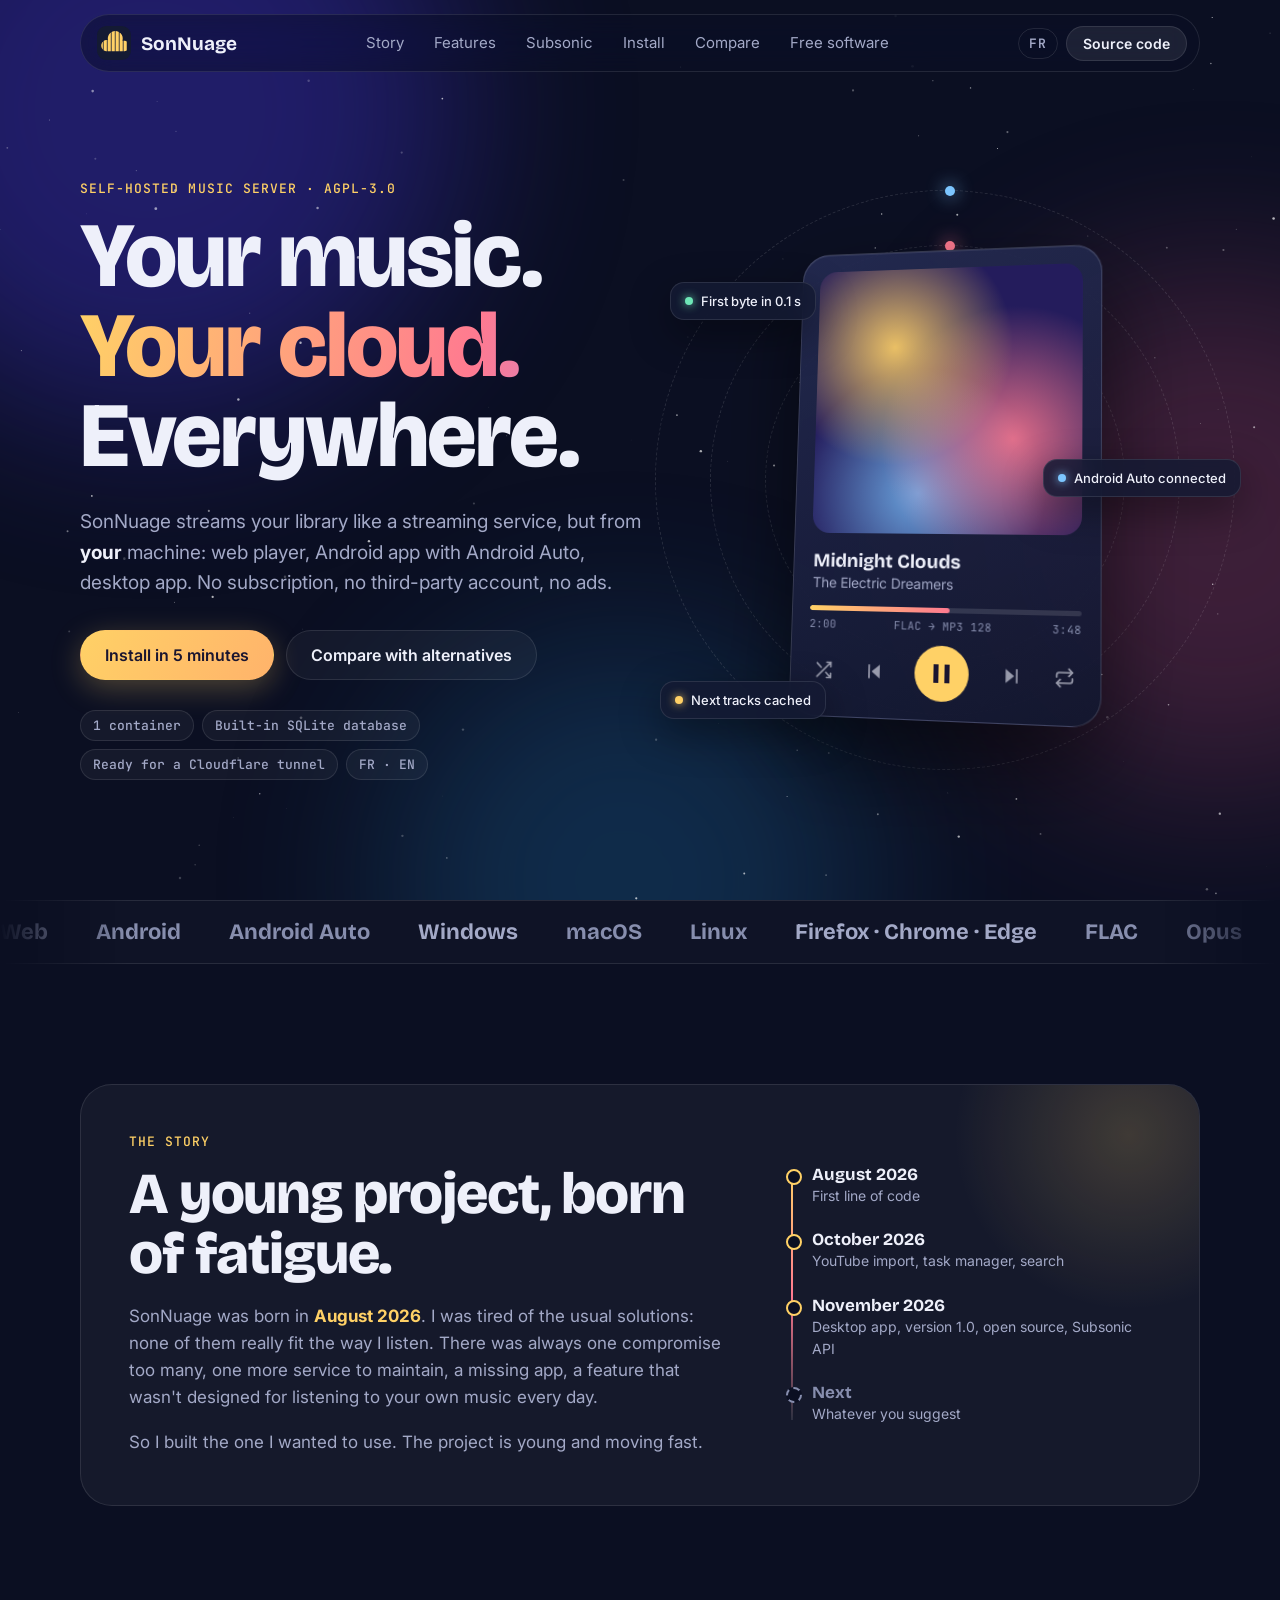
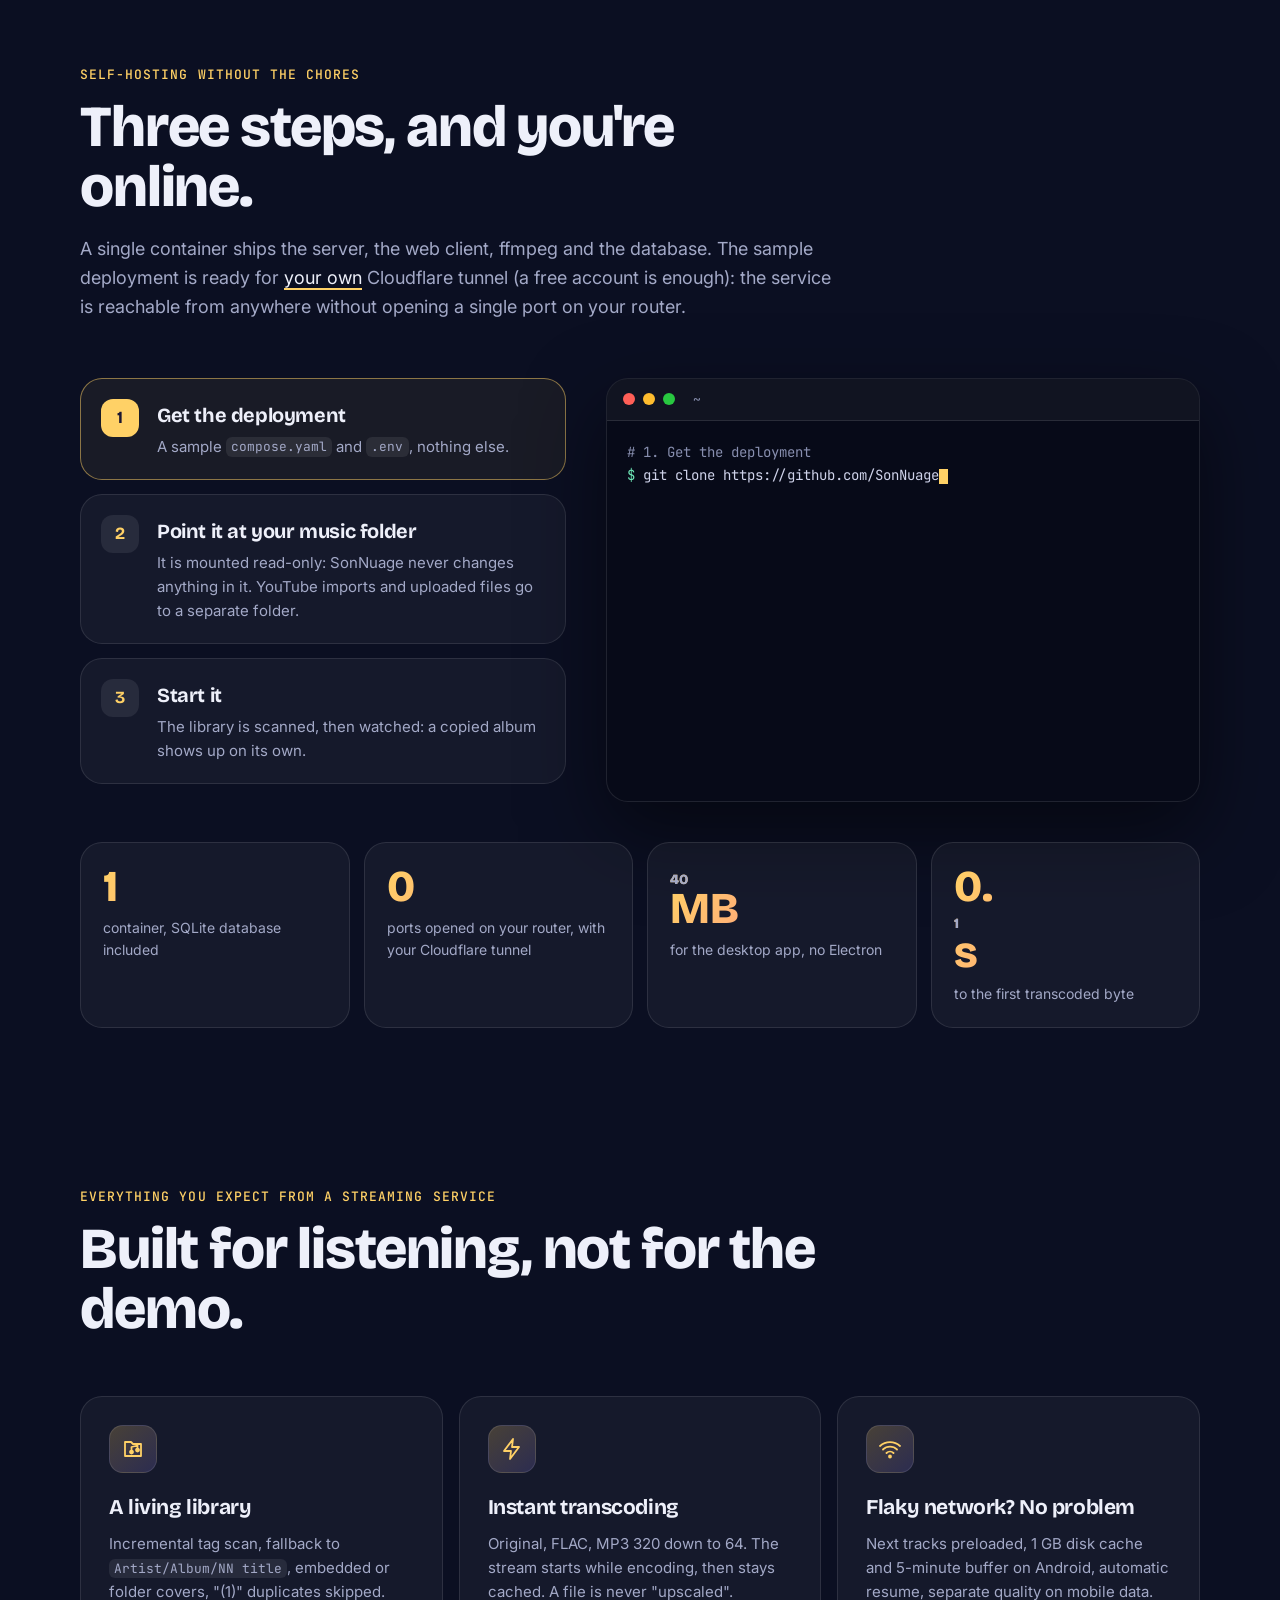
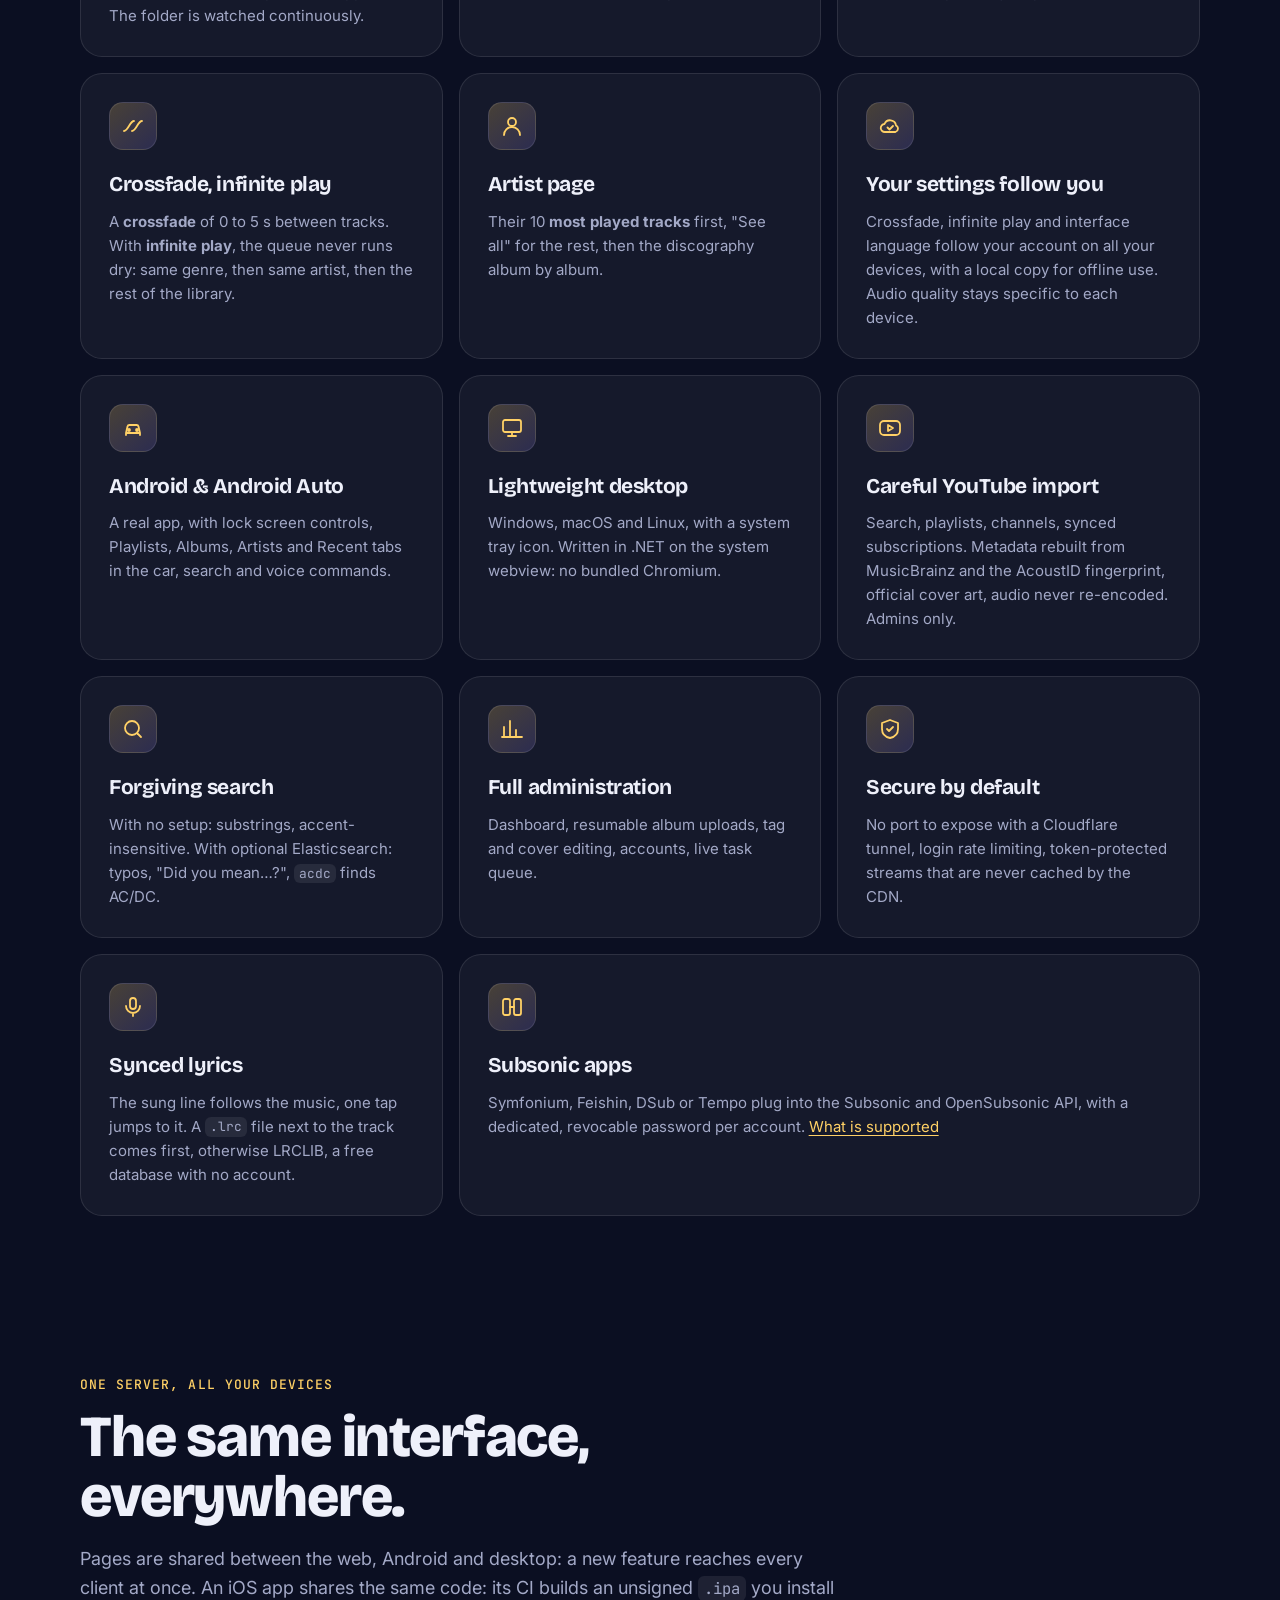
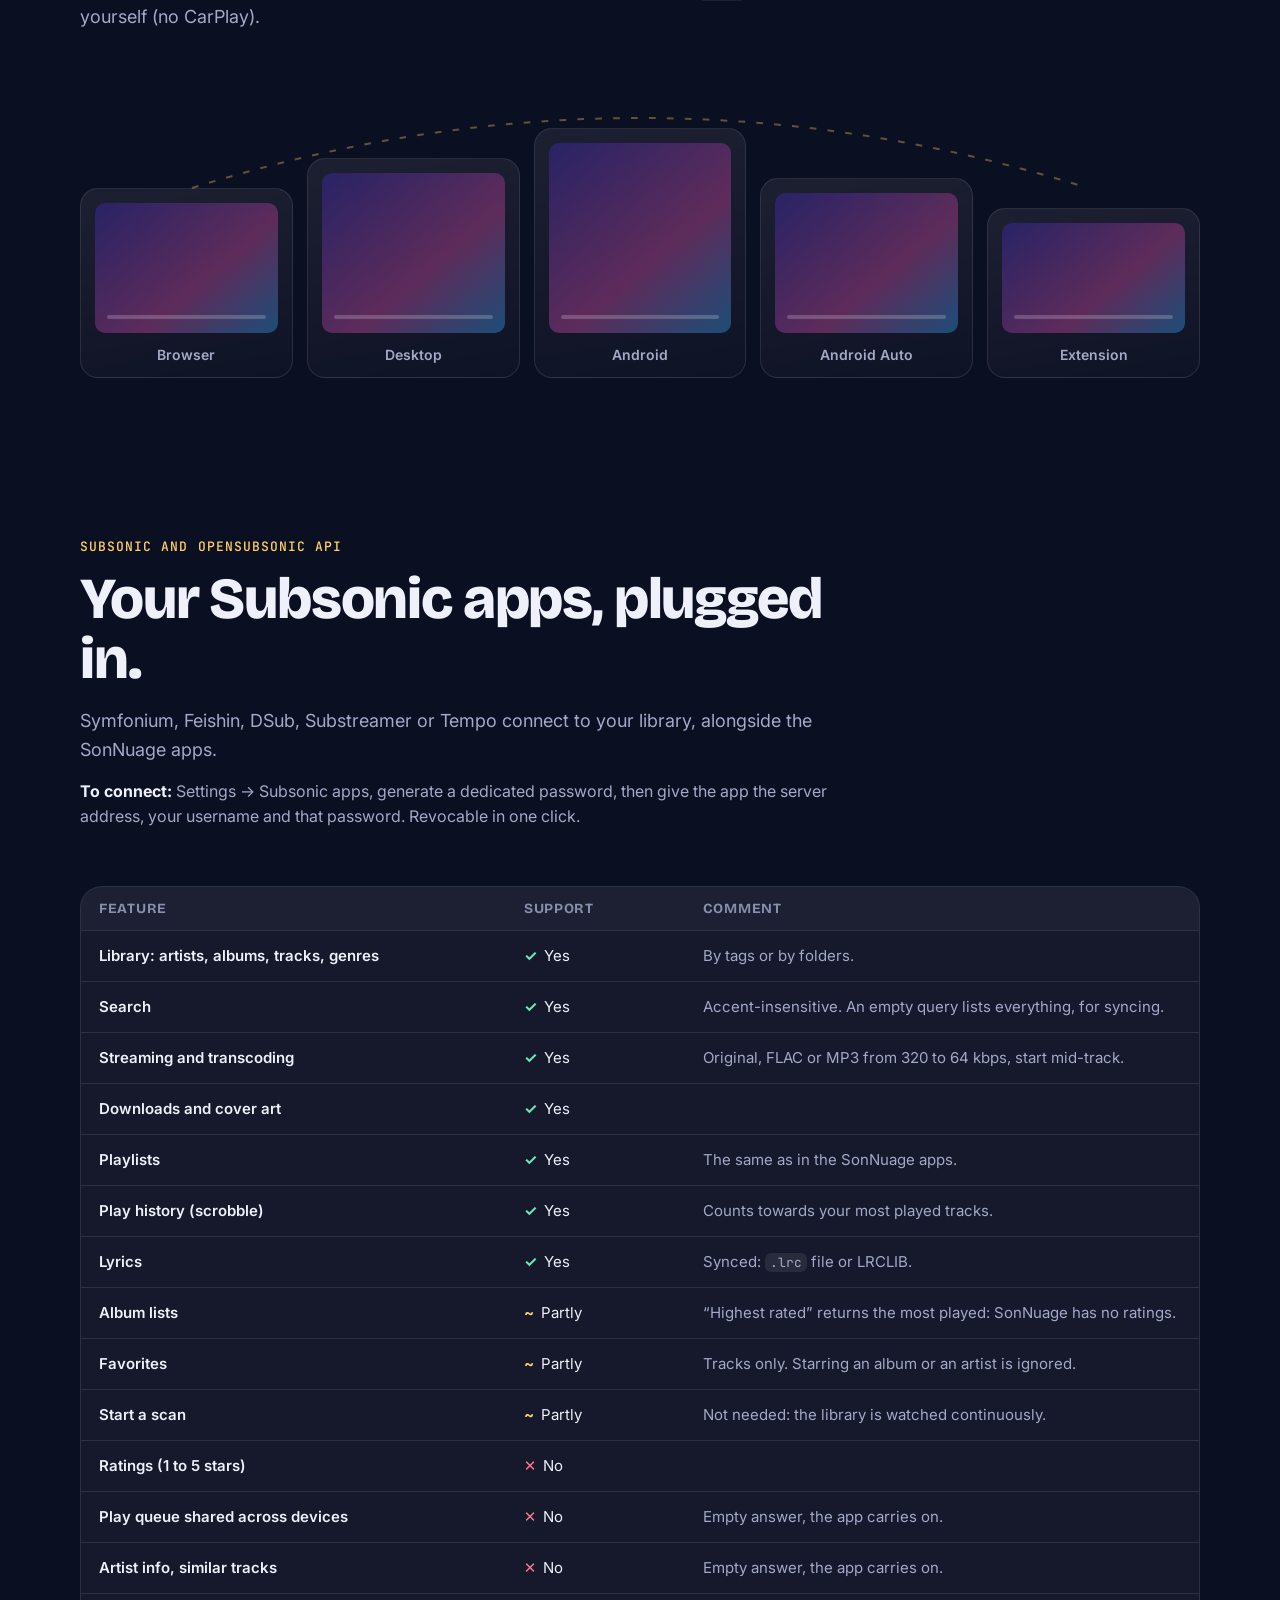
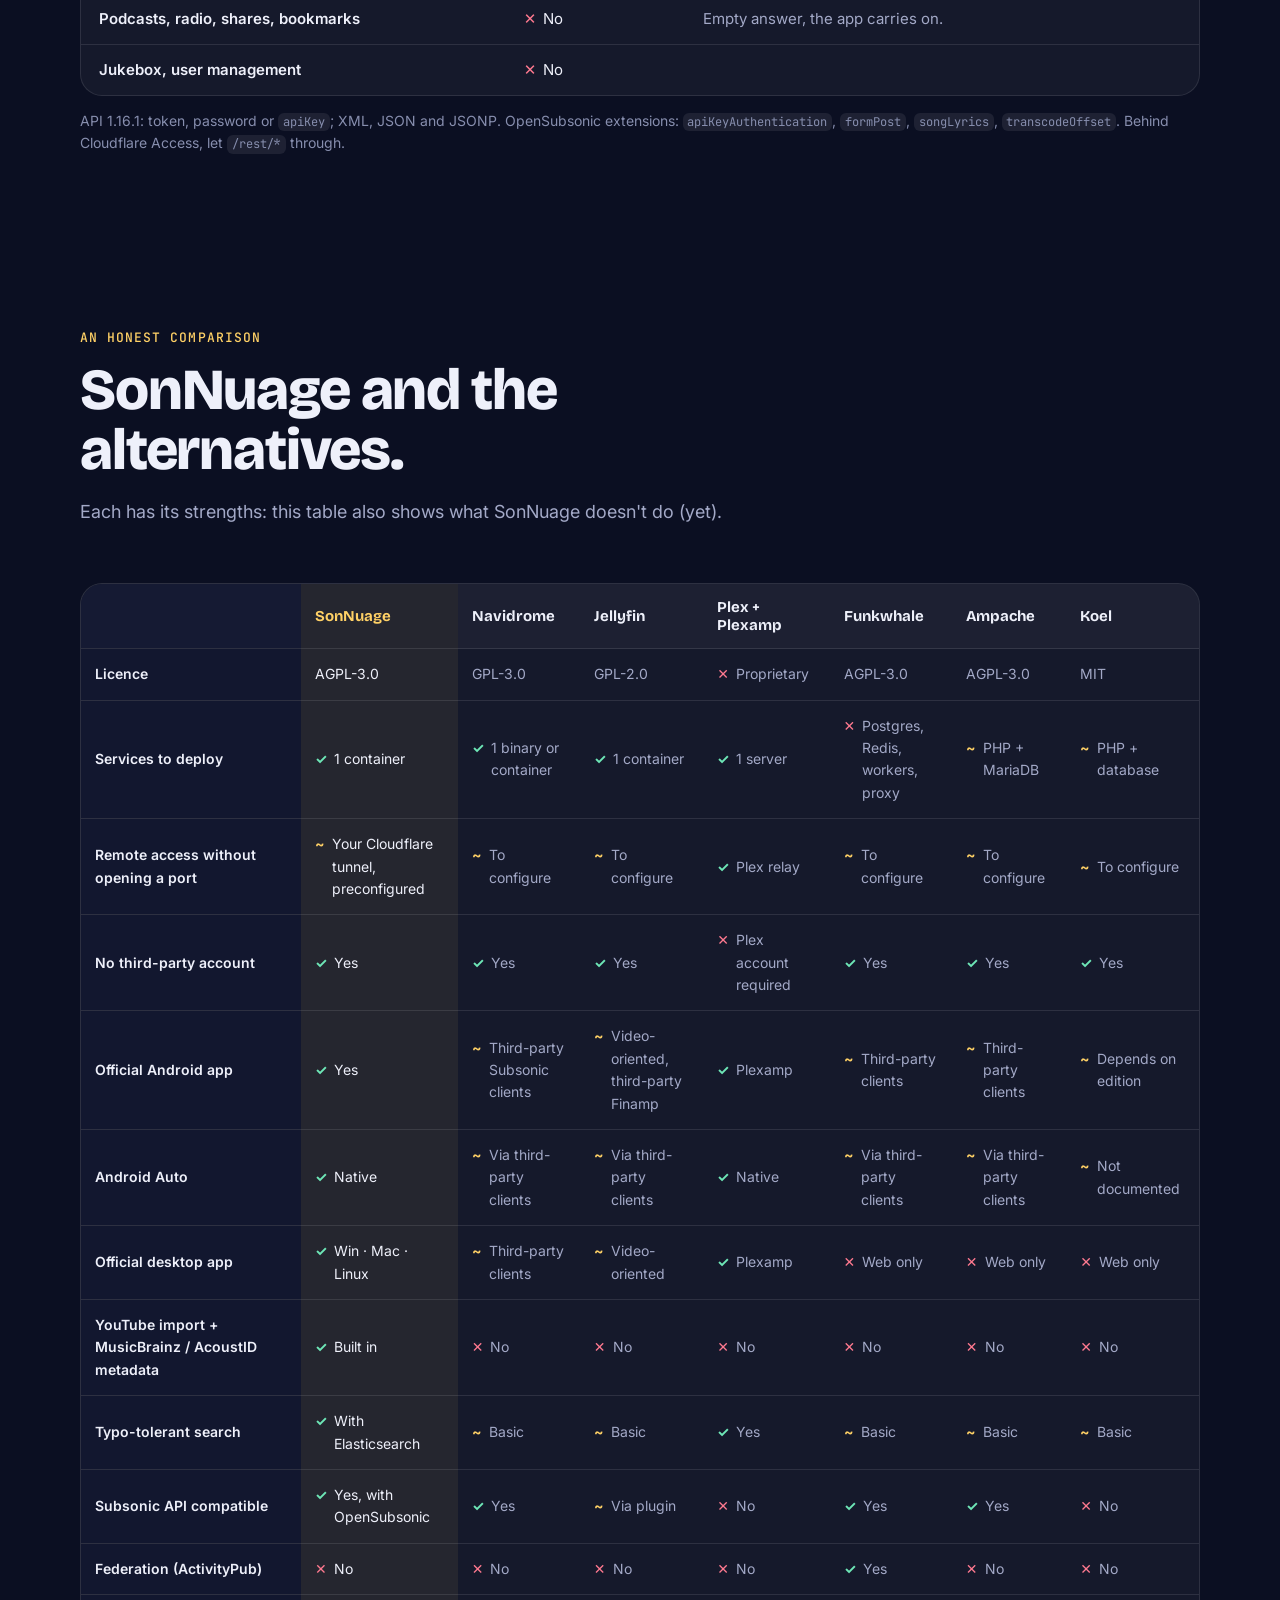
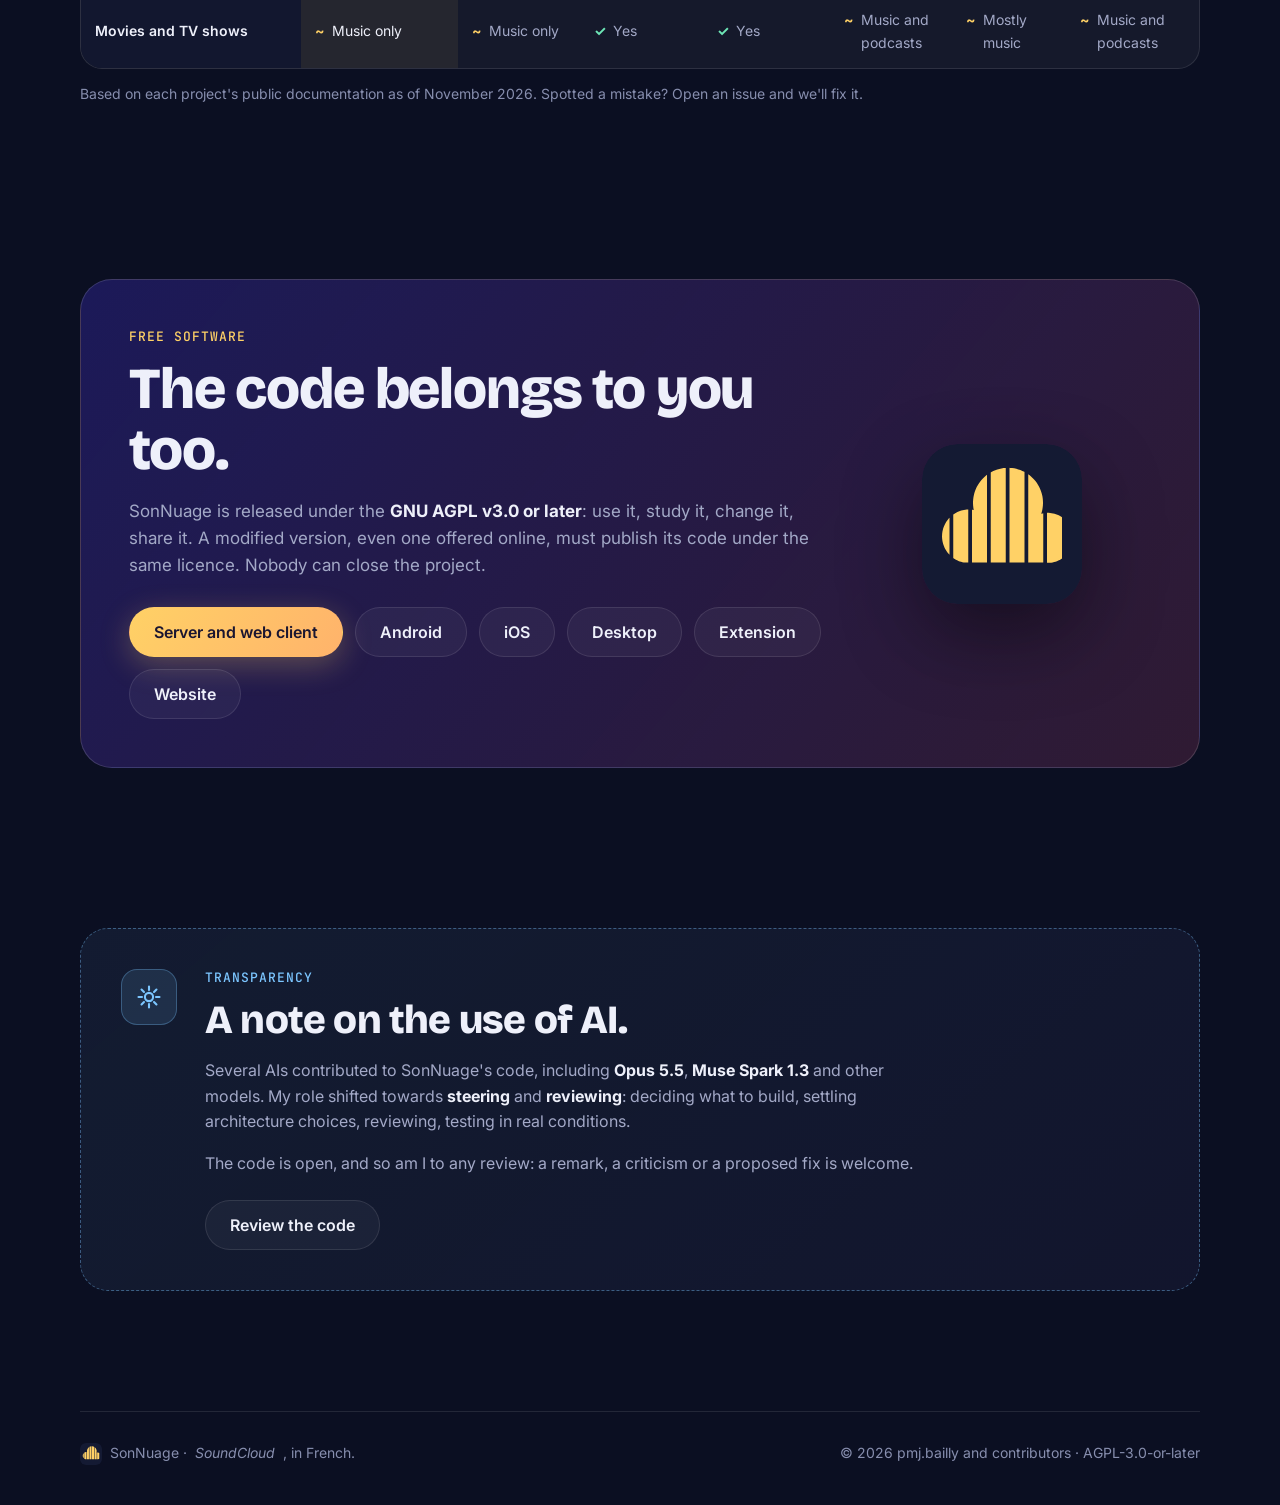
==== commit a03342b8: "feat(site): Subsonic support as a short table Replace the method lists with a few lines of text and " ====
--- a/public/en/index.html
+++ b/public/en/index.html
@@ -282,68 +282,35 @@
       <div class="section-head reveal">
         <p class="eyebrow">Subsonic and OpenSubsonic API</p>
         <h2>Your Subsonic apps, plugged in.</h2>
-        <p class="sub">Since version 1.16, SonNuage also speaks the Subsonic API under <code>/rest</code>. Symfonium, Feishin, DSub, Substreamer, Tempo… connect to your library, alongside the SonNuage apps, which stay the same.</p>
-      </div>
-
-      <div class="api-layout">
-        <div class="api-connect reveal">
-          <h3>Connect</h3>
-          <ol class="api-steps">
-          <li><b>Settings → Subsonic apps</b><span>Generate a dedicated 20-character password. Your account password never leaves SonNuage.</span></li>
-          <li><b>In the app</b><span>The server address, your username and that password.</span></li>
-          <li><b>Revocable</b><span>One click cuts it off on every client. It also works as an OpenSubsonic <code>apiKey</code>.</span></li>
-          </ol>
-          <dl class="api-specs">
-          <div><dt>Authentication</dt><dd>Salted token (<code>t</code> and <code>s</code>), password (<code>p</code>, plain or <code>enc:</code>), <code>apiKey</code></dd></div>
-          <div><dt>Formats</dt><dd>XML, JSON and JSONP, over GET or form POST</dd></div>
-          <div><dt>Extensions</dt><dd><code>apiKeyAuthentication</code> <code>formPost</code> <code>songLyrics</code> <code>transcodeOffset</code></dd></div>
-          <div><dt>Version</dt><dd>API 1.16.1, 36 methods, 52 counting empty answers</dd></div>
-          </dl>
-        </div>
-        <div class="api-groups" role="region" aria-label="Supported Subsonic API methods">
-          <h3 class="sr">Supported methods</h3>
-          <article class="api-group reveal">
-            <h4>Browse</h4>
-            <p class="api-methods"><code>getArtists</code> <code>getIndexes</code> <code>getArtist</code> <code>getAlbum</code> <code>getSong</code> <code>getMusicDirectory</code> <code>getMusicFolders</code> <code>getGenres</code></p>
-            <p>By artist, album and genre (ID3), or by folders for DSub and older clients. Letter index that skips “The”, “Les”, “Le”, “La”.</p>
-          </article>
-          <article class="api-group reveal">
-            <h4>Lists and search</h4>
-            <p class="api-methods"><code>getAlbumList2</code> <code>getAlbumList</code> <code>getRandomSongs</code> <code>getSongsByGenre</code> <code>getTopSongs</code> <code>search3</code> <code>search2</code></p>
-            <p>Recent, frequent, newest, by year, by genre, random. Accent-insensitive search; an empty query pages through the whole library, for syncing.</p>
-          </article>
-          <article class="api-group reveal">
-            <h4>Listening</h4>
-            <p class="api-methods"><code>stream</code> <code>download</code> <code>getCoverArt</code> <code>scrobble</code></p>
-            <p>Original file, FLAC or MP3 from 320 down to 64 kbps depending on <code>maxBitRate</code>, start mid-track (<code>timeOffset</code>). Plays count towards your most played tracks.</p>
-          </article>
-          <article class="api-group reveal">
-            <h4>Playlists and favorites</h4>
-            <p class="api-methods"><code>getPlaylists</code> <code>getPlaylist</code> <code>createPlaylist</code> <code>updatePlaylist</code> <code>deletePlaylist</code> <code>star</code> <code>unstar</code> <code>getStarred2</code> <code>getStarred</code></p>
-            <p>The same ones as in the SonNuage apps. Favorites: tracks only; starring an album or an artist is accepted and ignored.</p>
-          </article>
-          <article class="api-group reveal">
-            <h4>Lyrics</h4>
-            <p class="api-methods"><code>getLyricsBySongId</code> <code>getLyrics</code></p>
-            <p>Synced to the millisecond when they are: a <code>.lrc</code> file next to the track, otherwise LRCLIB.</p>
-          </article>
-          <article class="api-group reveal">
-            <h4>Account and server</h4>
-            <p class="api-methods"><code>ping</code> <code>getLicense</code> <code>getOpenSubsonicExtensions</code> <code>getUser</code> <code>getScanStatus</code> <code>startScan</code></p>
-            <p><code>startScan</code> returns the scan status: the library is already watched continuously.</p>
-          </article>
-          <article class="api-group api-empty reveal">
-            <h4>Empty but valid answers</h4>
-            <p class="api-methods"><code>getNowPlaying</code> <code>getPlayQueue</code> <code>savePlayQueue</code> <code>getArtistInfo</code> <code>getArtistInfo2</code> <code>getAlbumInfo</code> <code>getAlbumInfo2</code> <code>getSimilarSongs</code> <code>getSimilarSongs2</code> <code>getPodcasts</code> <code>getNewestPodcasts</code> <code>getInternetRadioStations</code> <code>getShares</code> <code>getBookmarks</code> <code>getVideos</code> <code>getChatMessages</code></p>
-            <p>These features don’t exist in SonNuage: the app gets an empty list and carries on.</p>
-          </article>
-          <article class="api-group api-none reveal">
-            <h4>Not supported</h4>
-            <p>Jukebox control, user and share management, creating podcasts and radio stations: standard error answer.</p>
-          </article>
-        </div>
-      </div>
-      <p class="note reveal">Covered by the server’s integration tests; feedback about your client is welcome. If your domain sits behind Cloudflare Access, let <code>/rest/*</code> through: Subsonic apps can’t sign in to it.</p>
+        <p class="sub">Symfonium, Feishin, DSub, Substreamer or Tempo connect to your library, alongside the SonNuage apps.</p>
+        <p class="api-how"><strong>To connect:</strong> Settings → Subsonic apps, generate a dedicated password, then give the app the server address, your username and that password. Revocable in one click.</p>
+      </div>
+
+      <div class="api-wrap reveal" role="region" aria-label="Subsonic API support">
+        <table class="api-table">
+          <thead>
+            <tr><th scope="col">Feature</th><th scope="col">Support</th><th scope="col">Comment</th></tr>
+          </thead>
+          <tbody>
+            <tr><th scope="row">Library: artists, albums, tracks, genres</th><td><span class="yes">Yes</span></td><td>By tags or by folders.</td></tr>
+            <tr><th scope="row">Search</th><td><span class="yes">Yes</span></td><td>Accent-insensitive. An empty query lists everything, for syncing.</td></tr>
+            <tr><th scope="row">Streaming and transcoding</th><td><span class="yes">Yes</span></td><td>Original, FLAC or MP3 from 320 to 64 kbps, start mid-track.</td></tr>
+            <tr><th scope="row">Downloads and cover art</th><td><span class="yes">Yes</span></td><td></td></tr>
+            <tr><th scope="row">Playlists</th><td><span class="yes">Yes</span></td><td>The same as in the SonNuage apps.</td></tr>
+            <tr><th scope="row">Play history (scrobble)</th><td><span class="yes">Yes</span></td><td>Counts towards your most played tracks.</td></tr>
+            <tr><th scope="row">Lyrics</th><td><span class="yes">Yes</span></td><td>Synced: <code>.lrc</code> file or LRCLIB.</td></tr>
+            <tr><th scope="row">Album lists</th><td><span class="mid">Partly</span></td><td>“Highest rated” returns the most played: SonNuage has no ratings.</td></tr>
+            <tr><th scope="row">Favorites</th><td><span class="mid">Partly</span></td><td>Tracks only. Starring an album or an artist is ignored.</td></tr>
+            <tr><th scope="row">Start a scan</th><td><span class="mid">Partly</span></td><td>Not needed: the library is watched continuously.</td></tr>
+            <tr><th scope="row">Ratings (1 to 5 stars)</th><td><span class="no">No</span></td><td></td></tr>
+            <tr><th scope="row">Play queue shared across devices</th><td><span class="no">No</span></td><td>Empty answer, the app carries on.</td></tr>
+            <tr><th scope="row">Artist info, similar tracks</th><td><span class="no">No</span></td><td>Empty answer, the app carries on.</td></tr>
+            <tr><th scope="row">Podcasts, radio, shares, bookmarks</th><td><span class="no">No</span></td><td>Empty answer, the app carries on.</td></tr>
+            <tr><th scope="row">Jukebox, user management</th><td><span class="no">No</span></td><td></td></tr>
+          </tbody>
+        </table>
+      </div>
+      <p class="note reveal">API 1.16.1: token, password or <code>apiKey</code>; XML, JSON and JSONP. OpenSubsonic extensions: <code>apiKeyAuthentication</code>, <code>formPost</code>, <code>songLyrics</code>, <code>transcodeOffset</code>. Behind Cloudflare Access, let <code>/rest/*</code> through.</p>
     </section>
 
     <!-- Comparison -->
--- a/public/styles.css
+++ b/public/styles.css
@@ -238,32 +238,16 @@
 .card a { color: var(--sun); text-underline-offset: 3px; }
 
 /* API Subsonic */
-.api-layout { display: grid; grid-template-columns: 0.8fr 1.2fr; gap: 16px; align-items: start; }
-.api-connect {
-  position: sticky; top: 100px; padding: 32px; border-radius: var(--radius); border: 1px solid rgba(255, 209, 102, 0.3);
-  background: linear-gradient(150deg, rgba(255, 209, 102, 0.08), rgba(155, 140, 255, 0.06));
-}
-.api-connect h3 { font-size: 24px; }
-.api-steps { list-style: none; counter-reset: api; margin: 20px 0 0; padding: 0; display: grid; gap: 16px; }
-.api-steps li { counter-increment: api; display: grid; grid-template-columns: 34px 1fr; column-gap: 14px; }
-.api-steps li::before {
-  content: counter(api); grid-row: span 2; width: 34px; height: 34px; border-radius: 10px; display: grid; place-items: center;
-  font: 700 16px var(--display); background: var(--sun); color: #1a1530;
-}
-.api-steps b { font: 700 17px var(--display); }
-.api-steps span { color: var(--muted); font-size: 15px; }
-.api-specs { margin: 28px 0 0; padding-top: 20px; border-top: 1px solid var(--line); display: grid; gap: 12px; }
-.api-specs dt { font-size: 13px; font-weight: 600; color: var(--sun); text-transform: uppercase; letter-spacing: 0.06em; }
-.api-specs dd { margin: 2px 0 0; color: var(--muted); font-size: 15px; }
-.api-groups { display: grid; grid-template-columns: repeat(2, 1fr); gap: 16px; }
-.api-group { padding: 24px; border-radius: var(--radius); background: var(--panel); border: 1px solid var(--line); }
-.api-group h4 { font: 700 19px var(--display); margin: 0; }
-.api-group p { margin: 10px 0 0; color: var(--muted); font-size: 14.5px; }
-.api-methods { display: flex; flex-wrap: wrap; gap: 6px; }
-.api-methods code { font-size: 12.5px; color: var(--mint); background: rgba(110, 231, 183, 0.08); border: 1px solid rgba(110, 231, 183, 0.18); }
-.api-empty, .api-none { grid-column: 1 / -1; border-style: dashed; background: transparent; }
-.api-empty .api-methods code { color: var(--muted); background: var(--panel); border-color: var(--line); }
-.api-none h4 { color: var(--coral); }
+.api-how { color: var(--muted); font-size: 16px; margin: 14px 0 0; }
+.api-how strong { color: var(--text); }
+.api-wrap { border-radius: var(--radius); border: 1px solid var(--line); background: var(--panel); overflow: hidden; }
+.api-table { width: 100%; border-collapse: collapse; font-size: 15px; }
+.api-table th, .api-table td { padding: 13px 18px; text-align: left; border-bottom: 1px solid var(--line); vertical-align: top; }
+.api-table tbody tr:last-child > * { border-bottom: 0; }
+.api-table thead th { font: 700 14px var(--display); color: var(--faint); text-transform: uppercase; letter-spacing: 0.05em; background: rgba(255, 255, 255, 0.03); }
+.api-table tbody th { font-weight: 600; color: var(--text); width: 38%; }
+.api-table td { color: var(--muted); }
+.api-table td:nth-child(2) { width: 16%; white-space: nowrap; color: var(--text); }
 
 /* Clients */
 .devices { position: relative; display: grid; grid-template-columns: repeat(5, 1fr); gap: 14px; align-items: end; padding-top: 40px; }
@@ -370,8 +354,6 @@
   .install-grid { grid-template-columns: 1fr; }
   .features { grid-template-columns: repeat(2, 1fr); }
   .card-wide { grid-column: auto; }
-  .api-layout { grid-template-columns: 1fr; }
-  .api-connect { position: static; }
   .minis { grid-template-columns: repeat(2, 1fr); }
   .libre-card { grid-template-columns: 1fr; padding: 32px; }
   .libre-visual { display: none; }
@@ -389,8 +371,12 @@
   .fc2 { right: 0; top: 52%; }
   .fc3 { left: 0; bottom: 2%; }
   .features { grid-template-columns: 1fr; }
-  .api-groups { grid-template-columns: 1fr; }
-  .api-connect { padding: 24px; }
+  .api-table thead { display: none; }
+  .api-table tr { display: grid; grid-template-columns: auto 1fr; column-gap: 12px; padding: 12px 14px; border-bottom: 1px solid var(--line); }
+  .api-table tbody tr:last-child { border-bottom: 0; }
+  .api-table th, .api-table td { padding: 0; border: 0; font-size: 14px; }
+  .api-table tbody th { grid-column: 1 / -1; width: auto; margin-bottom: 4px; }
+  .api-table td:nth-child(2) { width: auto; }
   .devices { grid-template-columns: repeat(3, 1fr); }
   .d-car, .d-ext { display: none; }
   .section { padding-top: 90px; }
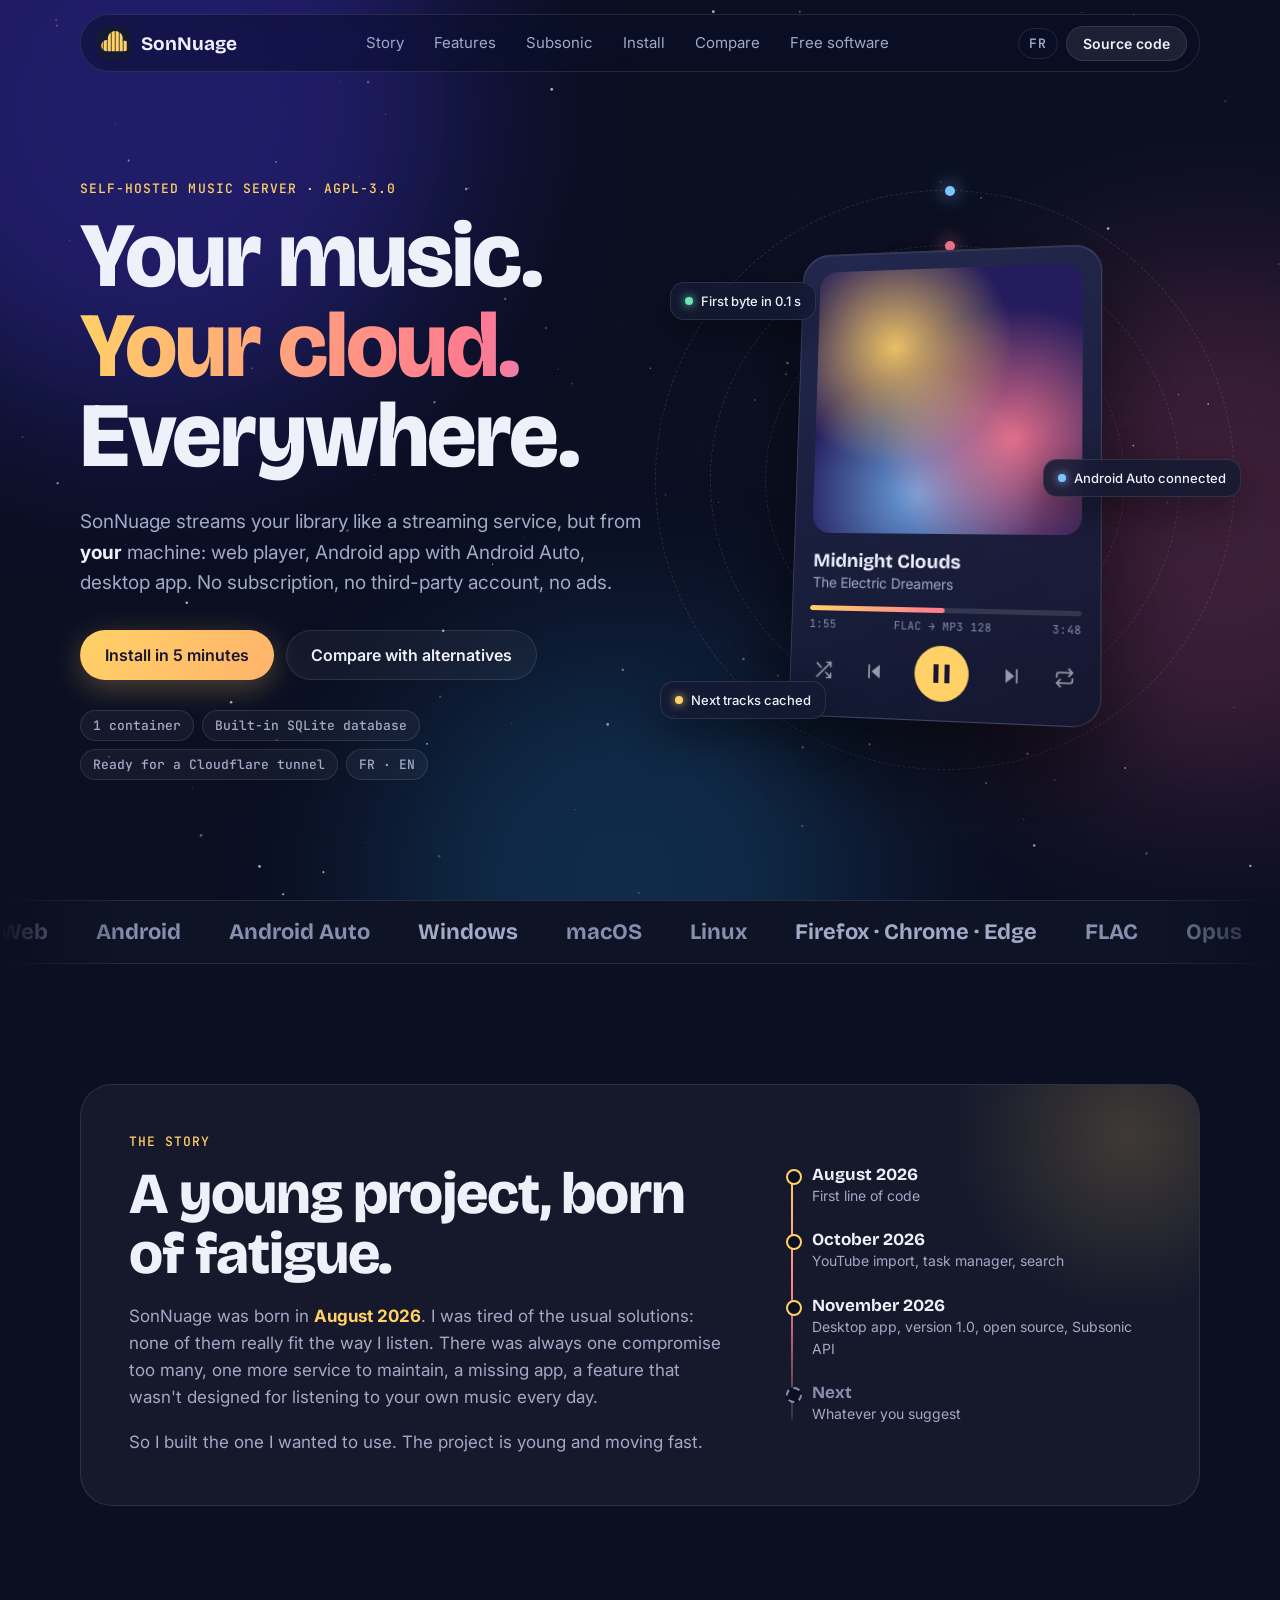
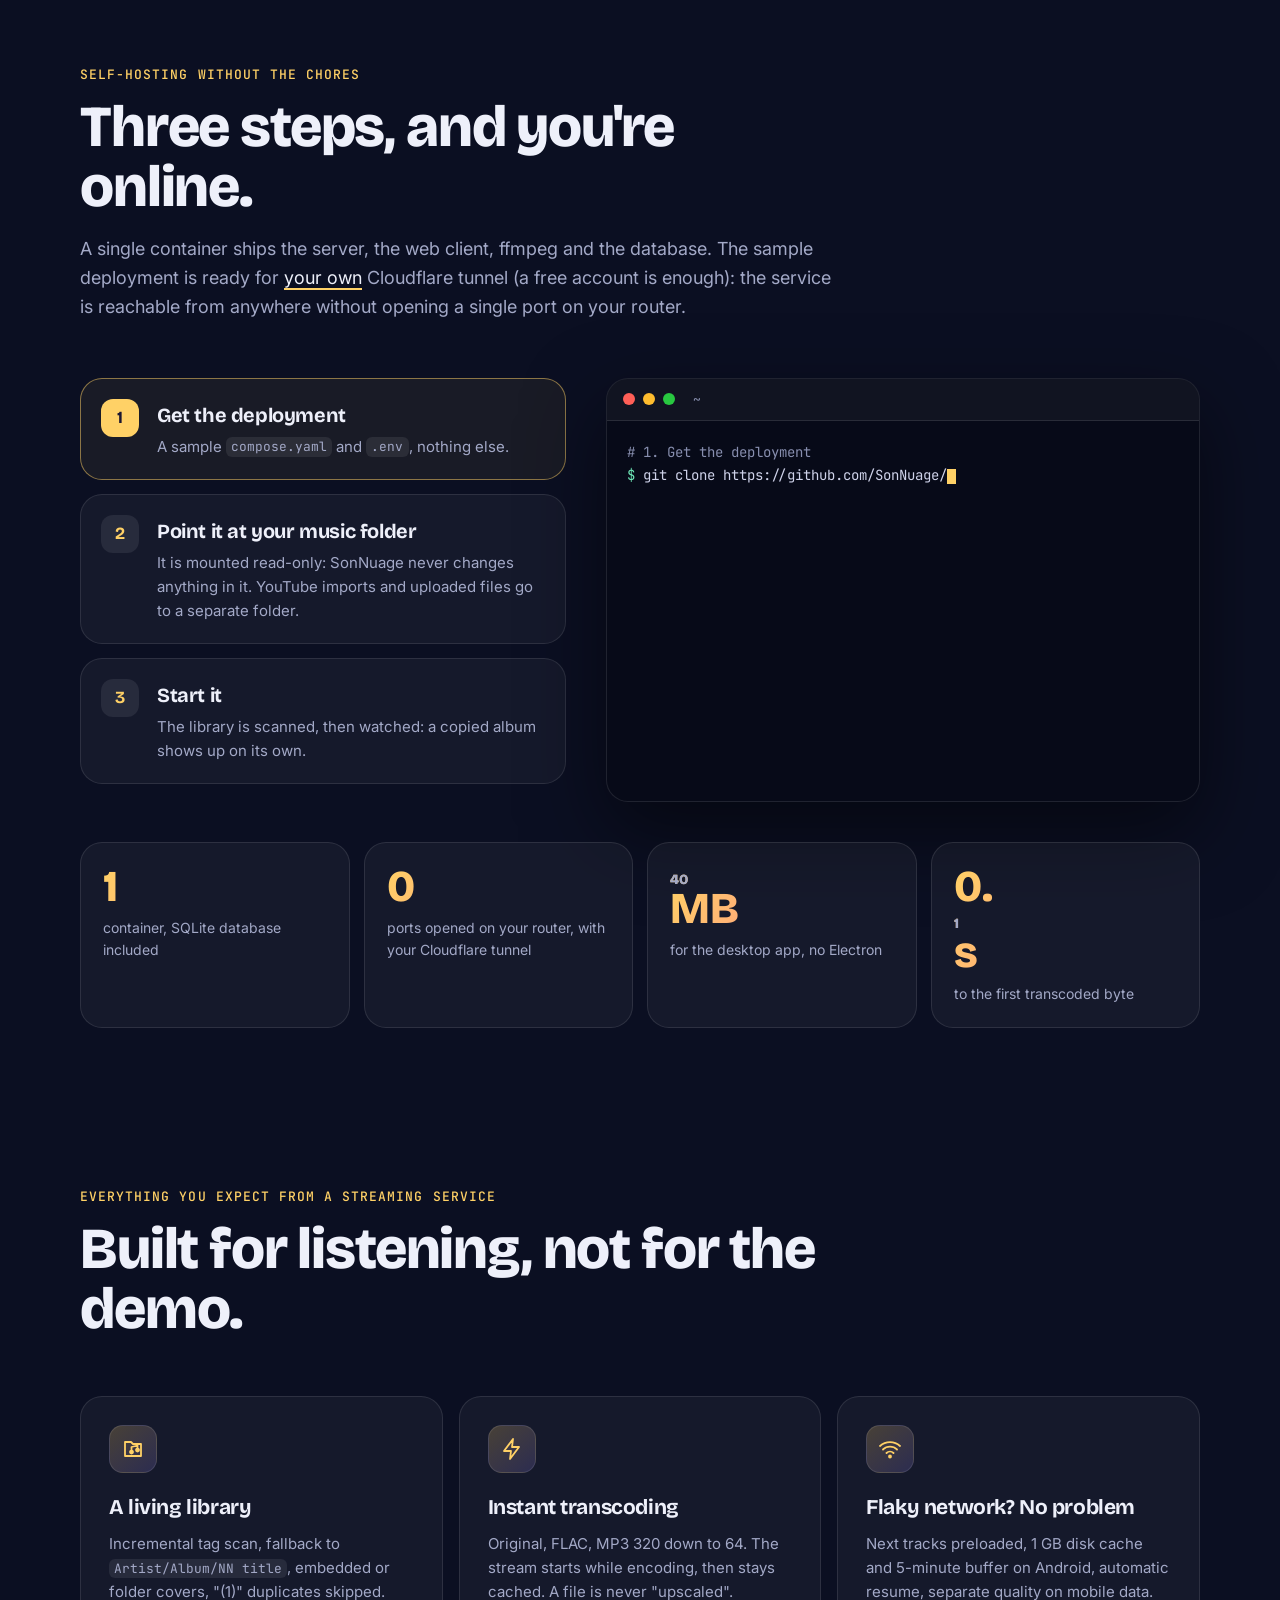
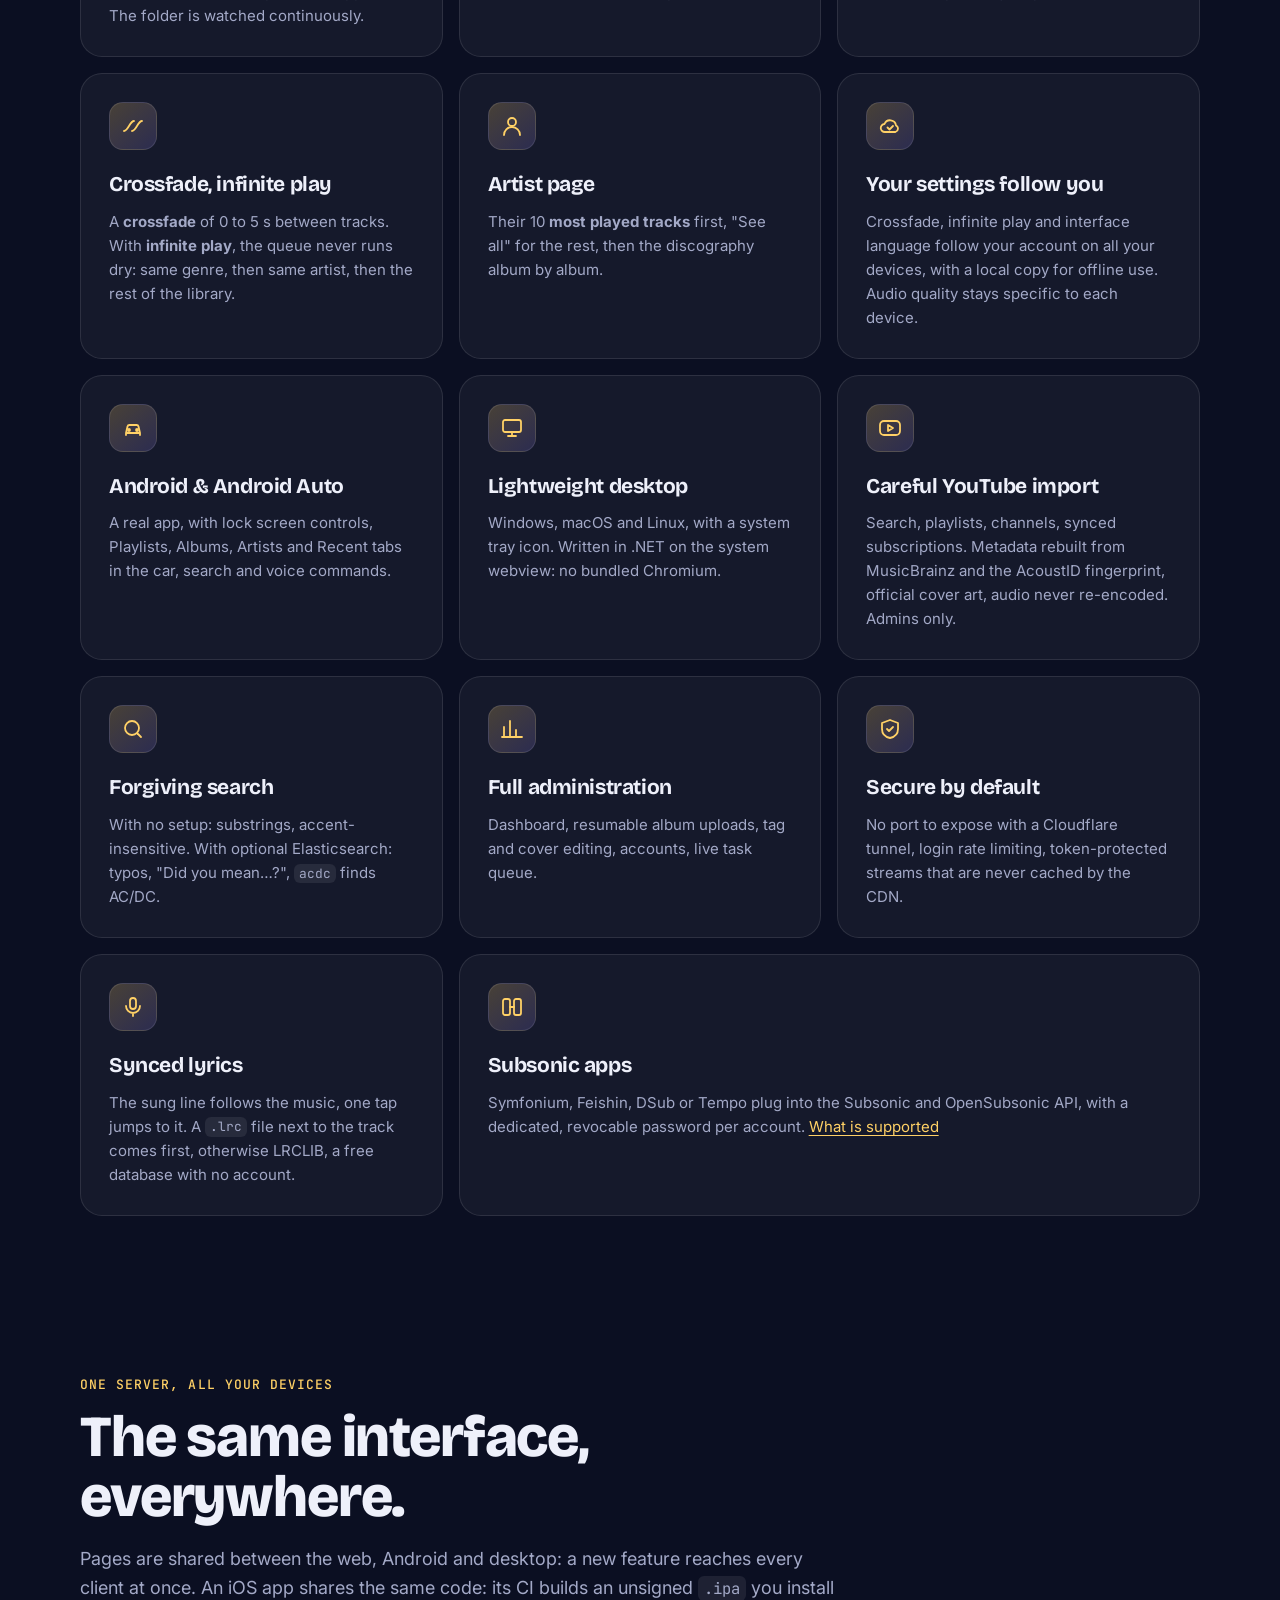
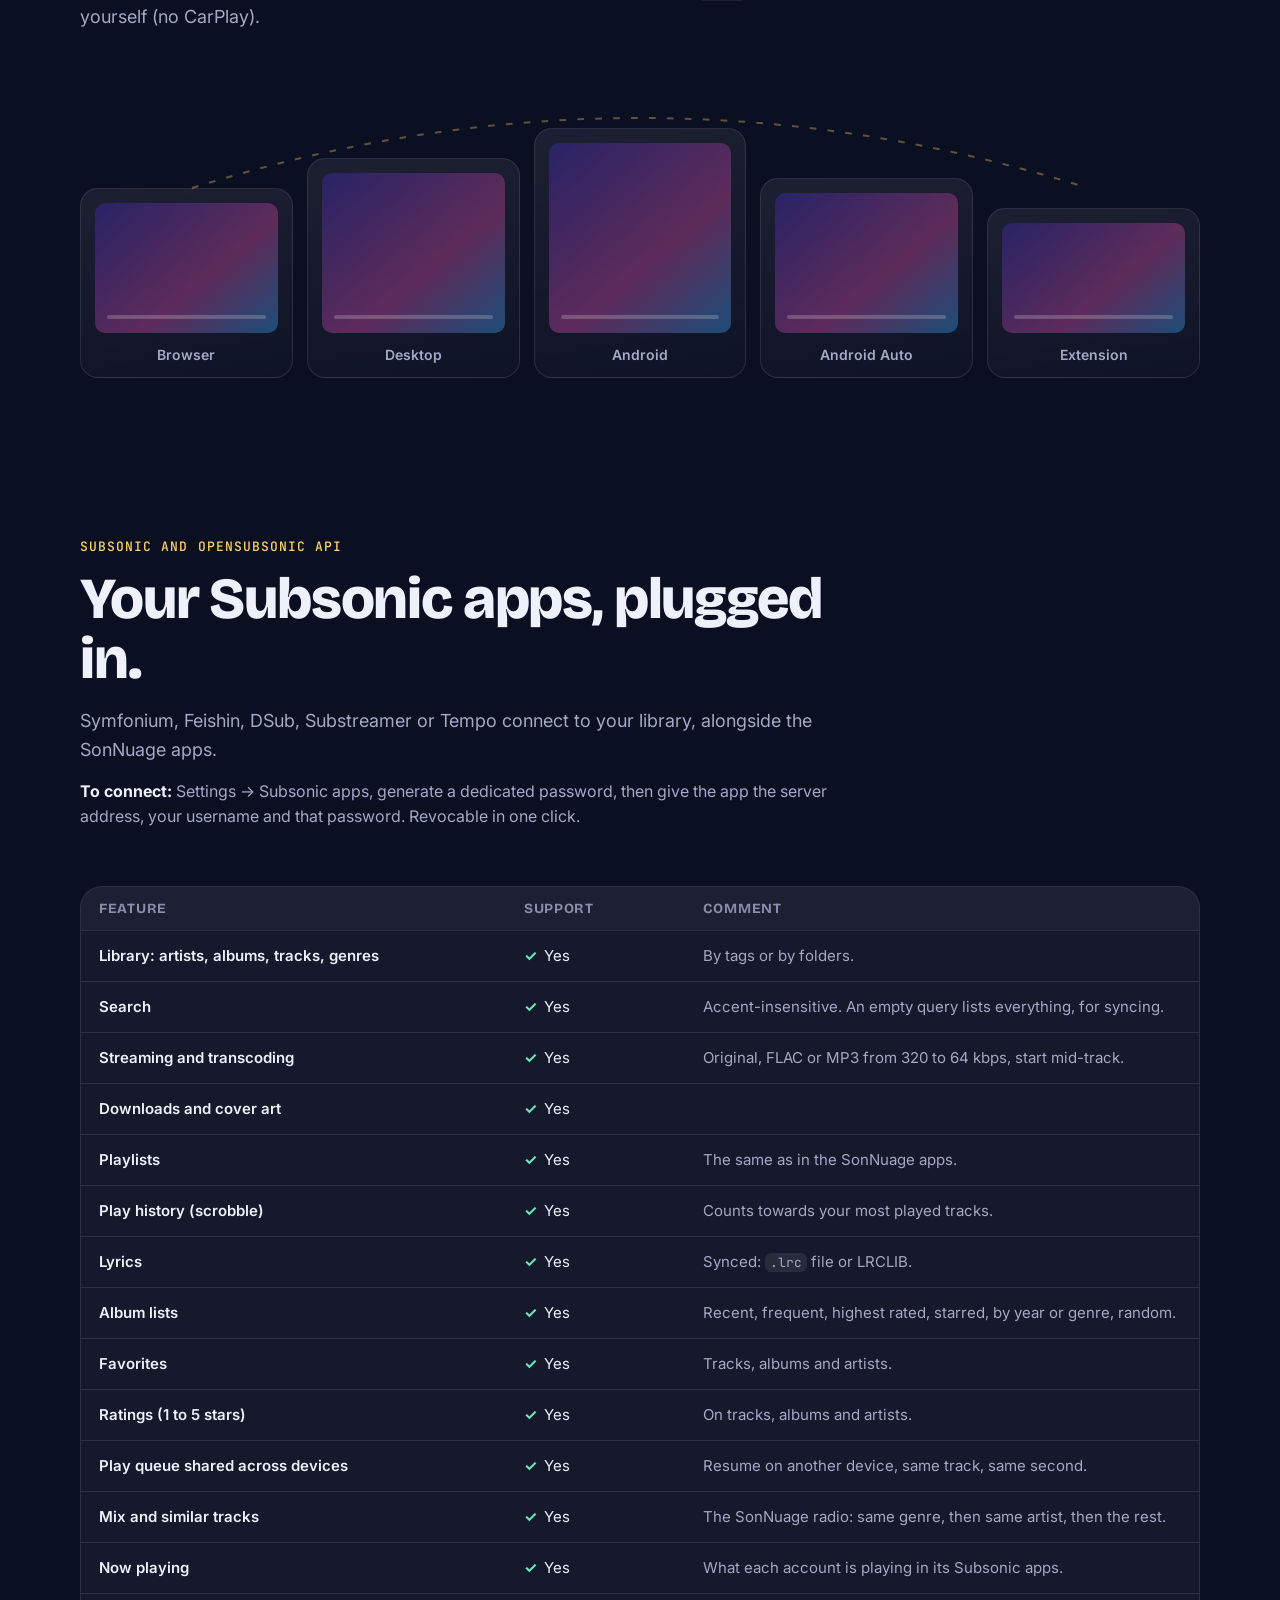
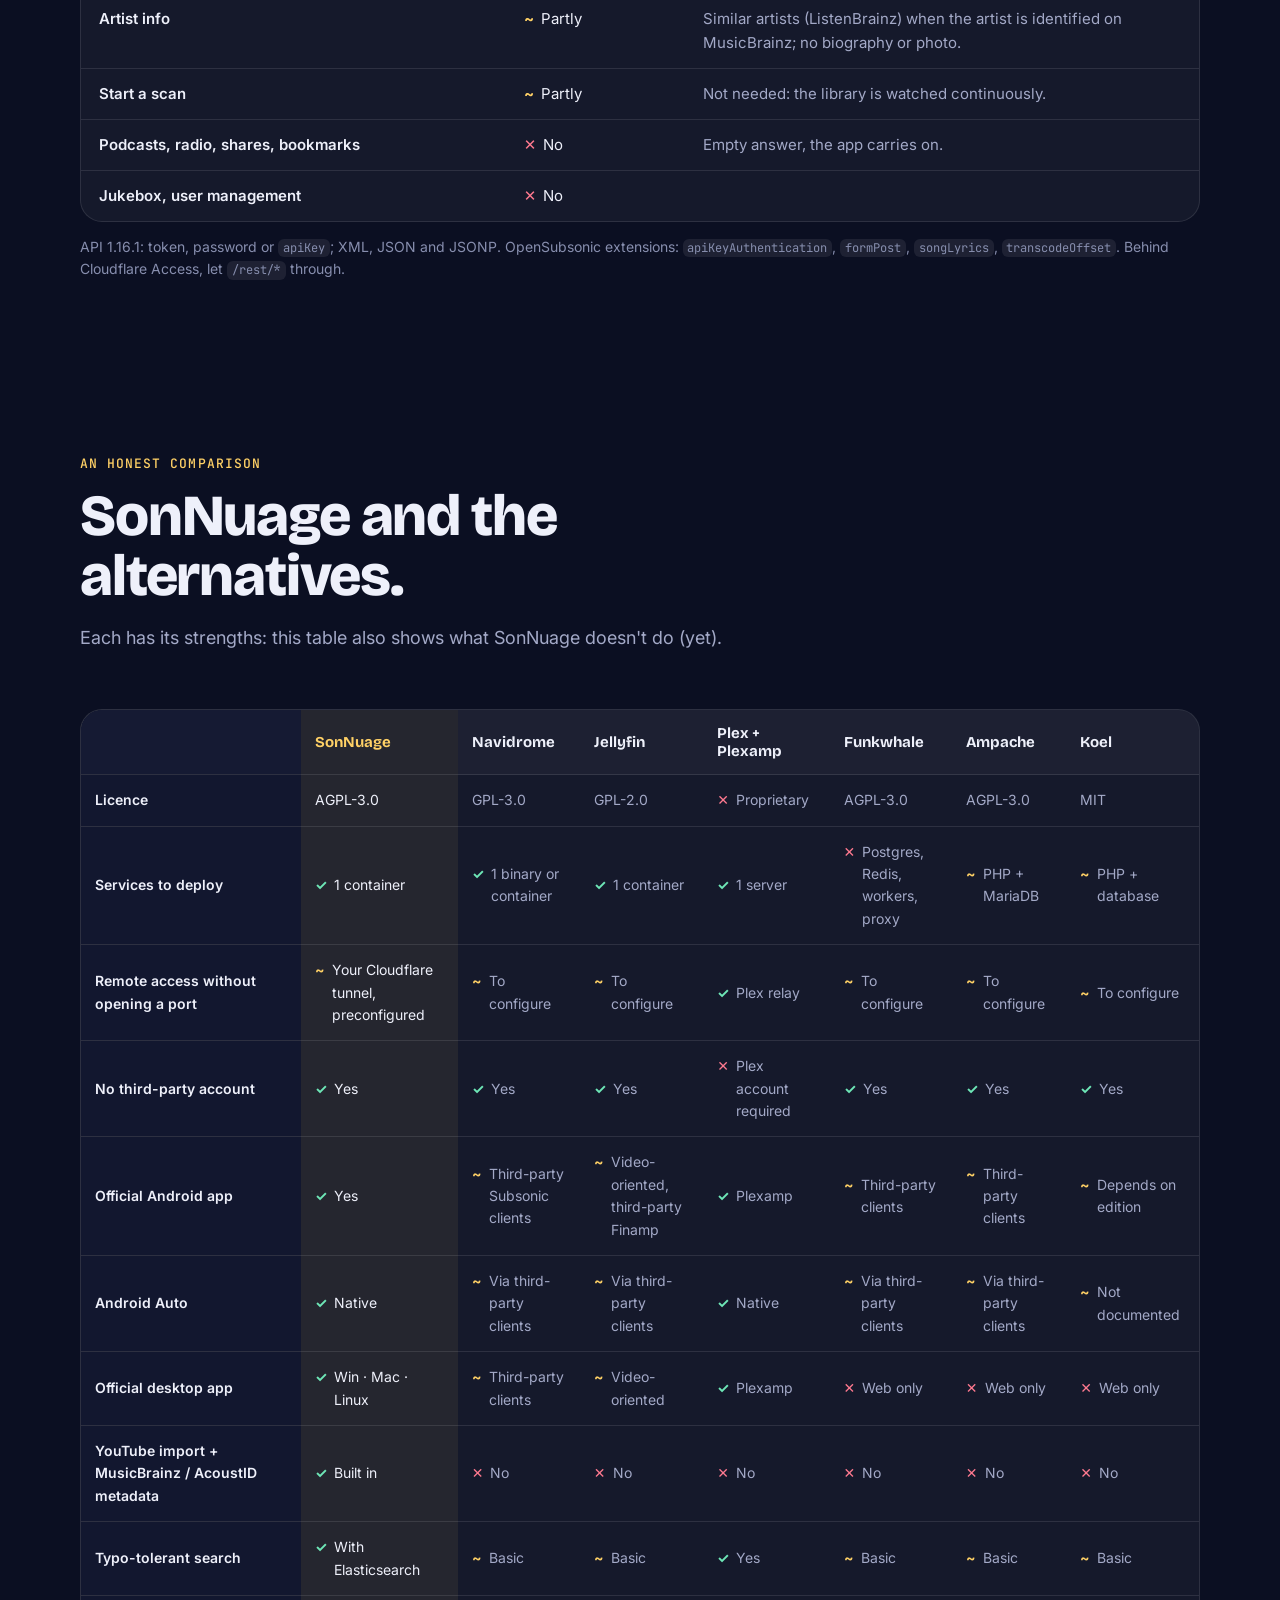
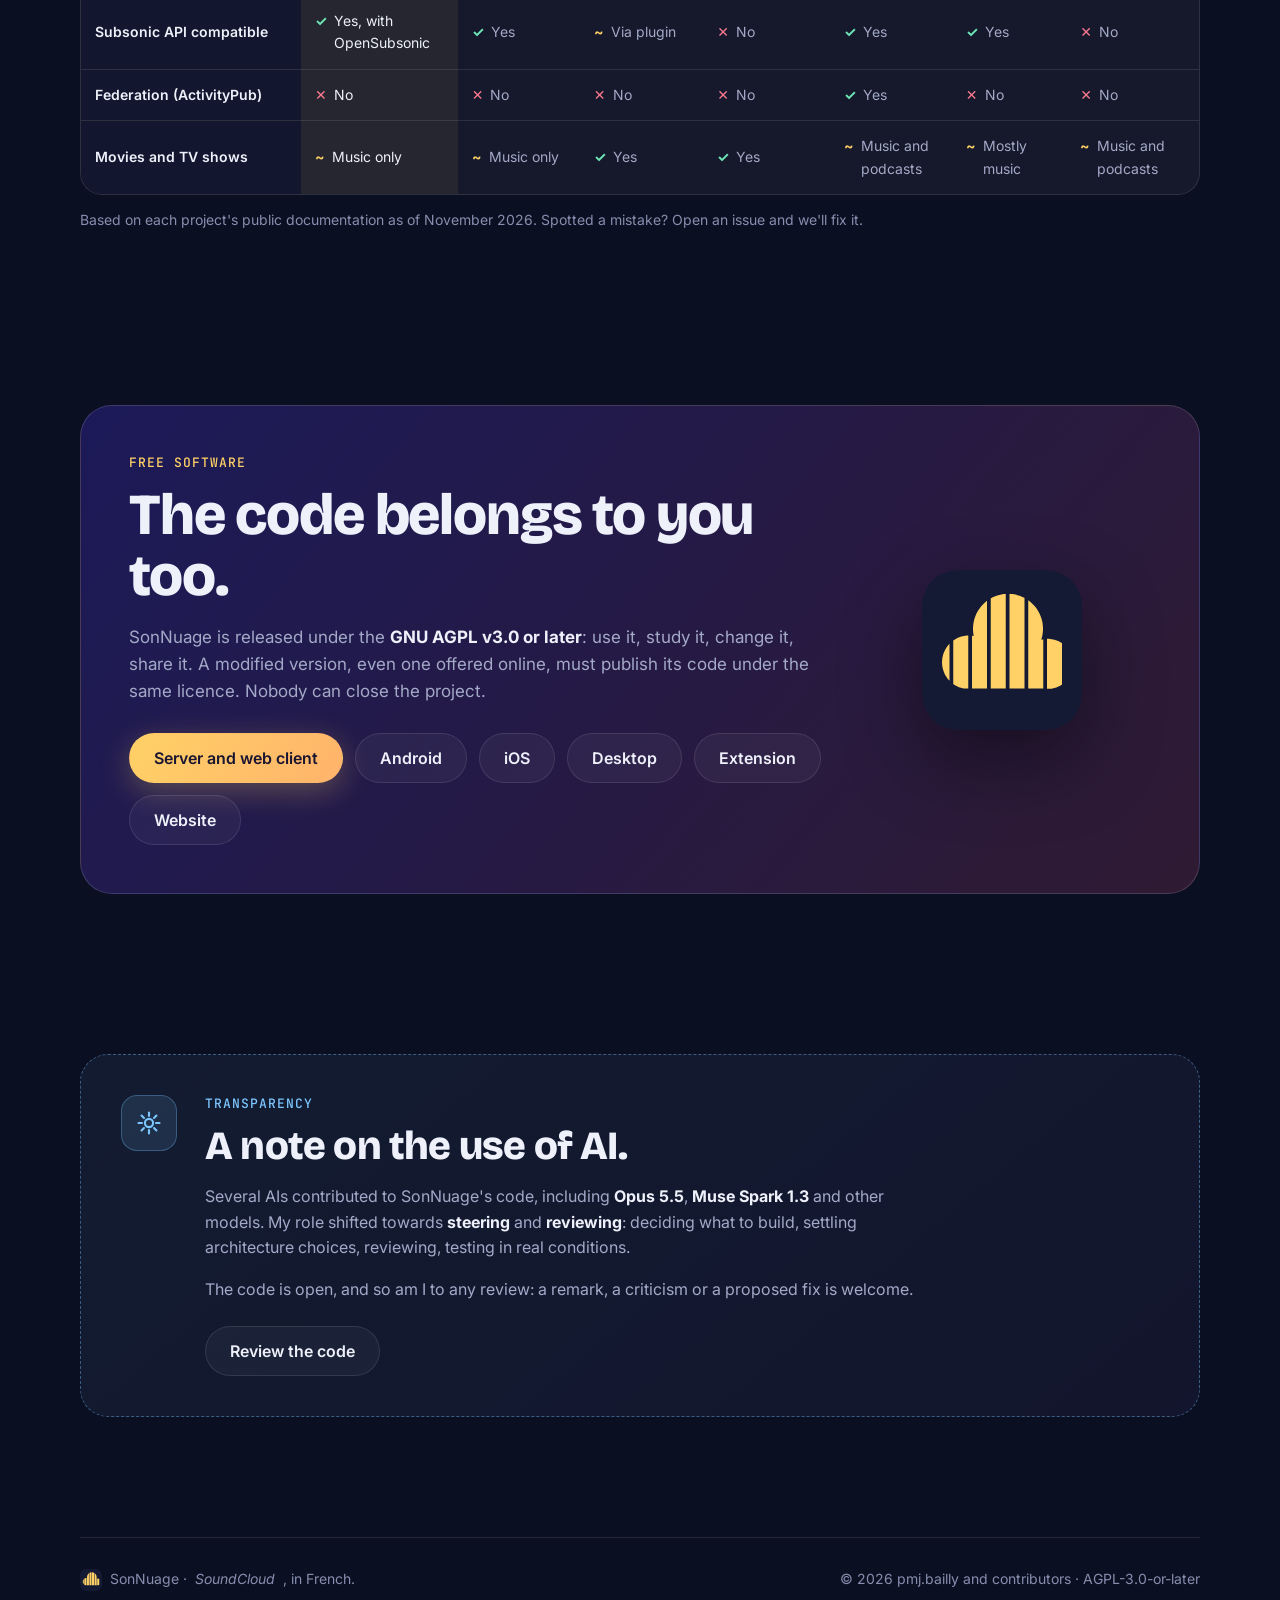
==== commit 0ec7e200: "feat(site): Subsonic table with queue, mix, favorites, ratings, now playing Co-Authored-By: Claude O" ====
--- a/public/en/index.html
+++ b/public/en/index.html
@@ -299,12 +299,14 @@
             <tr><th scope="row">Playlists</th><td><span class="yes">Yes</span></td><td>The same as in the SonNuage apps.</td></tr>
             <tr><th scope="row">Play history (scrobble)</th><td><span class="yes">Yes</span></td><td>Counts towards your most played tracks.</td></tr>
             <tr><th scope="row">Lyrics</th><td><span class="yes">Yes</span></td><td>Synced: <code>.lrc</code> file or LRCLIB.</td></tr>
-            <tr><th scope="row">Album lists</th><td><span class="mid">Partly</span></td><td>“Highest rated” returns the most played: SonNuage has no ratings.</td></tr>
-            <tr><th scope="row">Favorites</th><td><span class="mid">Partly</span></td><td>Tracks only. Starring an album or an artist is ignored.</td></tr>
+            <tr><th scope="row">Album lists</th><td><span class="yes">Yes</span></td><td>Recent, frequent, highest rated, starred, by year or genre, random.</td></tr>
+            <tr><th scope="row">Favorites</th><td><span class="yes">Yes</span></td><td>Tracks, albums and artists.</td></tr>
+            <tr><th scope="row">Ratings (1 to 5 stars)</th><td><span class="yes">Yes</span></td><td>On tracks, albums and artists.</td></tr>
+            <tr><th scope="row">Play queue shared across devices</th><td><span class="yes">Yes</span></td><td>Resume on another device, same track, same second.</td></tr>
+            <tr><th scope="row">Mix and similar tracks</th><td><span class="yes">Yes</span></td><td>The SonNuage radio: same genre, then same artist, then the rest.</td></tr>
+            <tr><th scope="row">Now playing</th><td><span class="yes">Yes</span></td><td>What each account is playing in its Subsonic apps.</td></tr>
+            <tr><th scope="row">Artist info</th><td><span class="mid">Partly</span></td><td>Similar artists (ListenBrainz) when the artist is identified on MusicBrainz; no biography or photo.</td></tr>
             <tr><th scope="row">Start a scan</th><td><span class="mid">Partly</span></td><td>Not needed: the library is watched continuously.</td></tr>
-            <tr><th scope="row">Ratings (1 to 5 stars)</th><td><span class="no">No</span></td><td></td></tr>
-            <tr><th scope="row">Play queue shared across devices</th><td><span class="no">No</span></td><td>Empty answer, the app carries on.</td></tr>
-            <tr><th scope="row">Artist info, similar tracks</th><td><span class="no">No</span></td><td>Empty answer, the app carries on.</td></tr>
             <tr><th scope="row">Podcasts, radio, shares, bookmarks</th><td><span class="no">No</span></td><td>Empty answer, the app carries on.</td></tr>
             <tr><th scope="row">Jukebox, user management</th><td><span class="no">No</span></td><td></td></tr>
           </tbody>
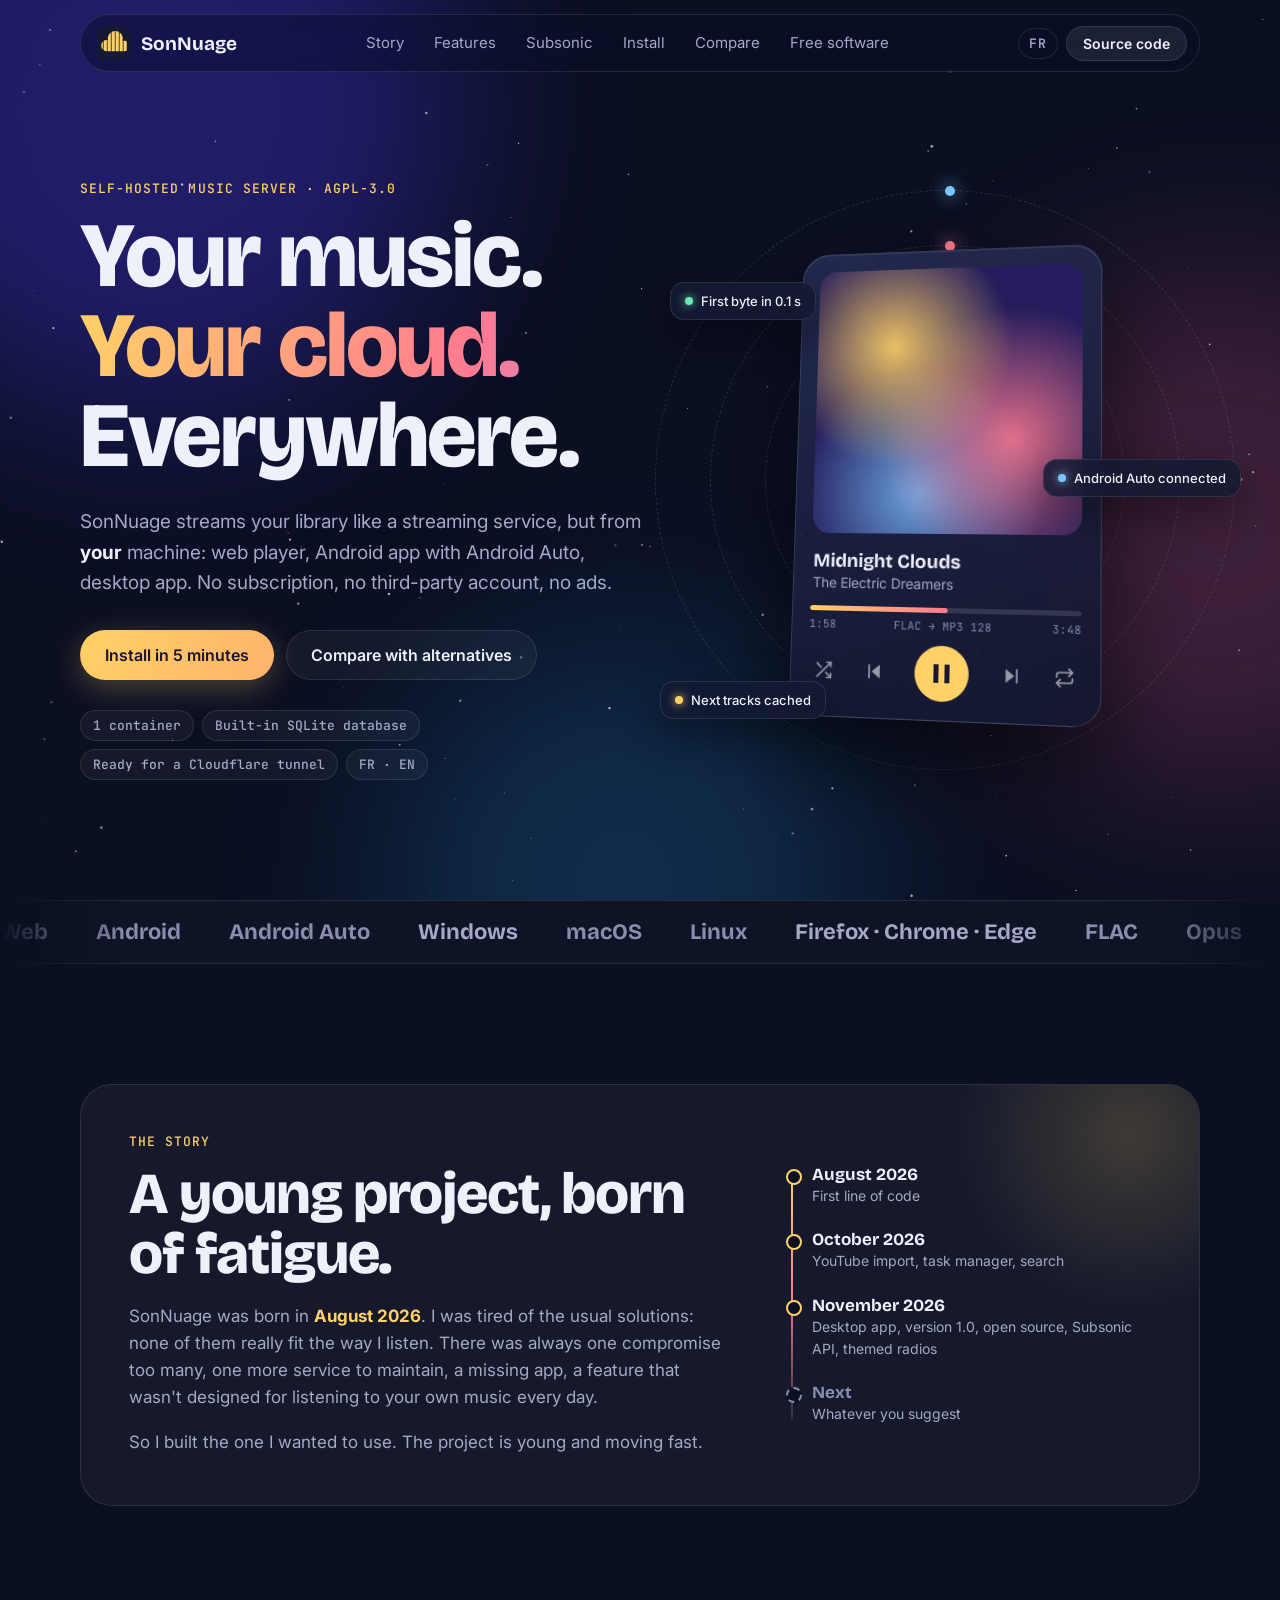
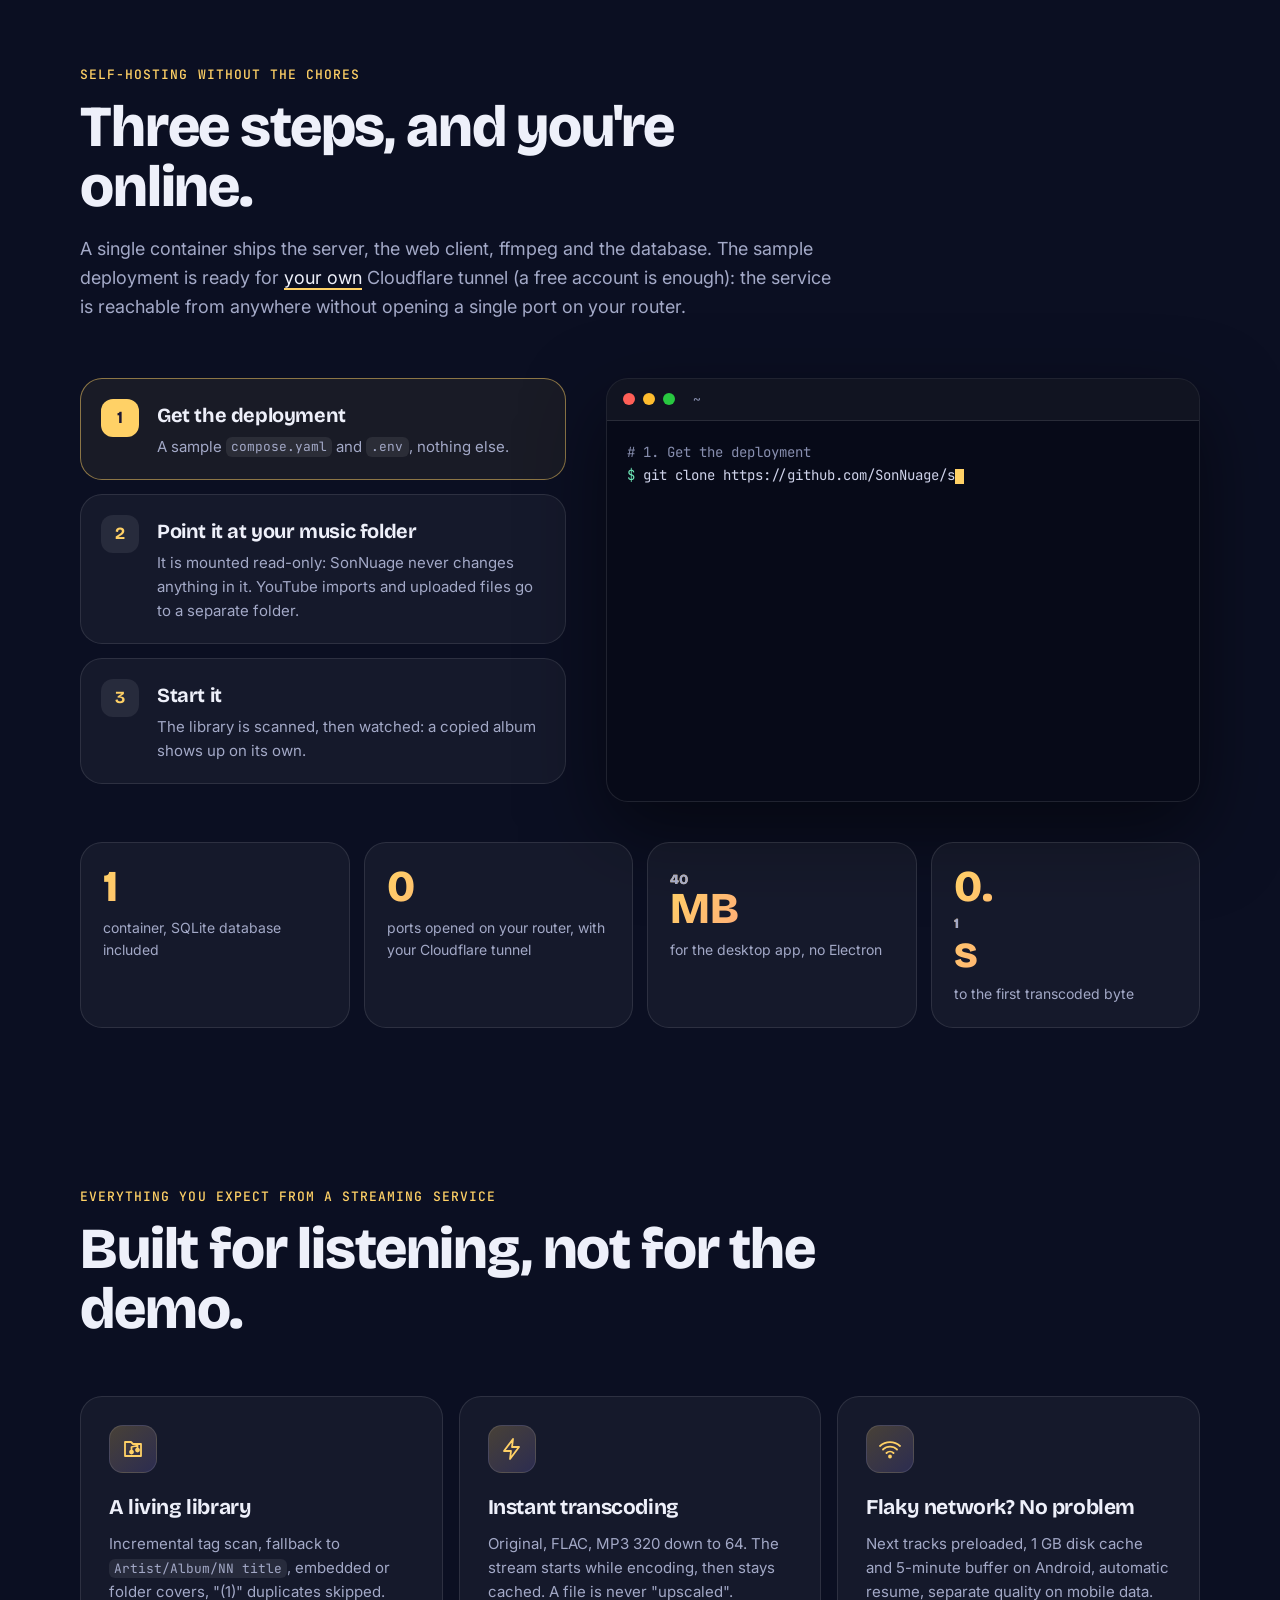
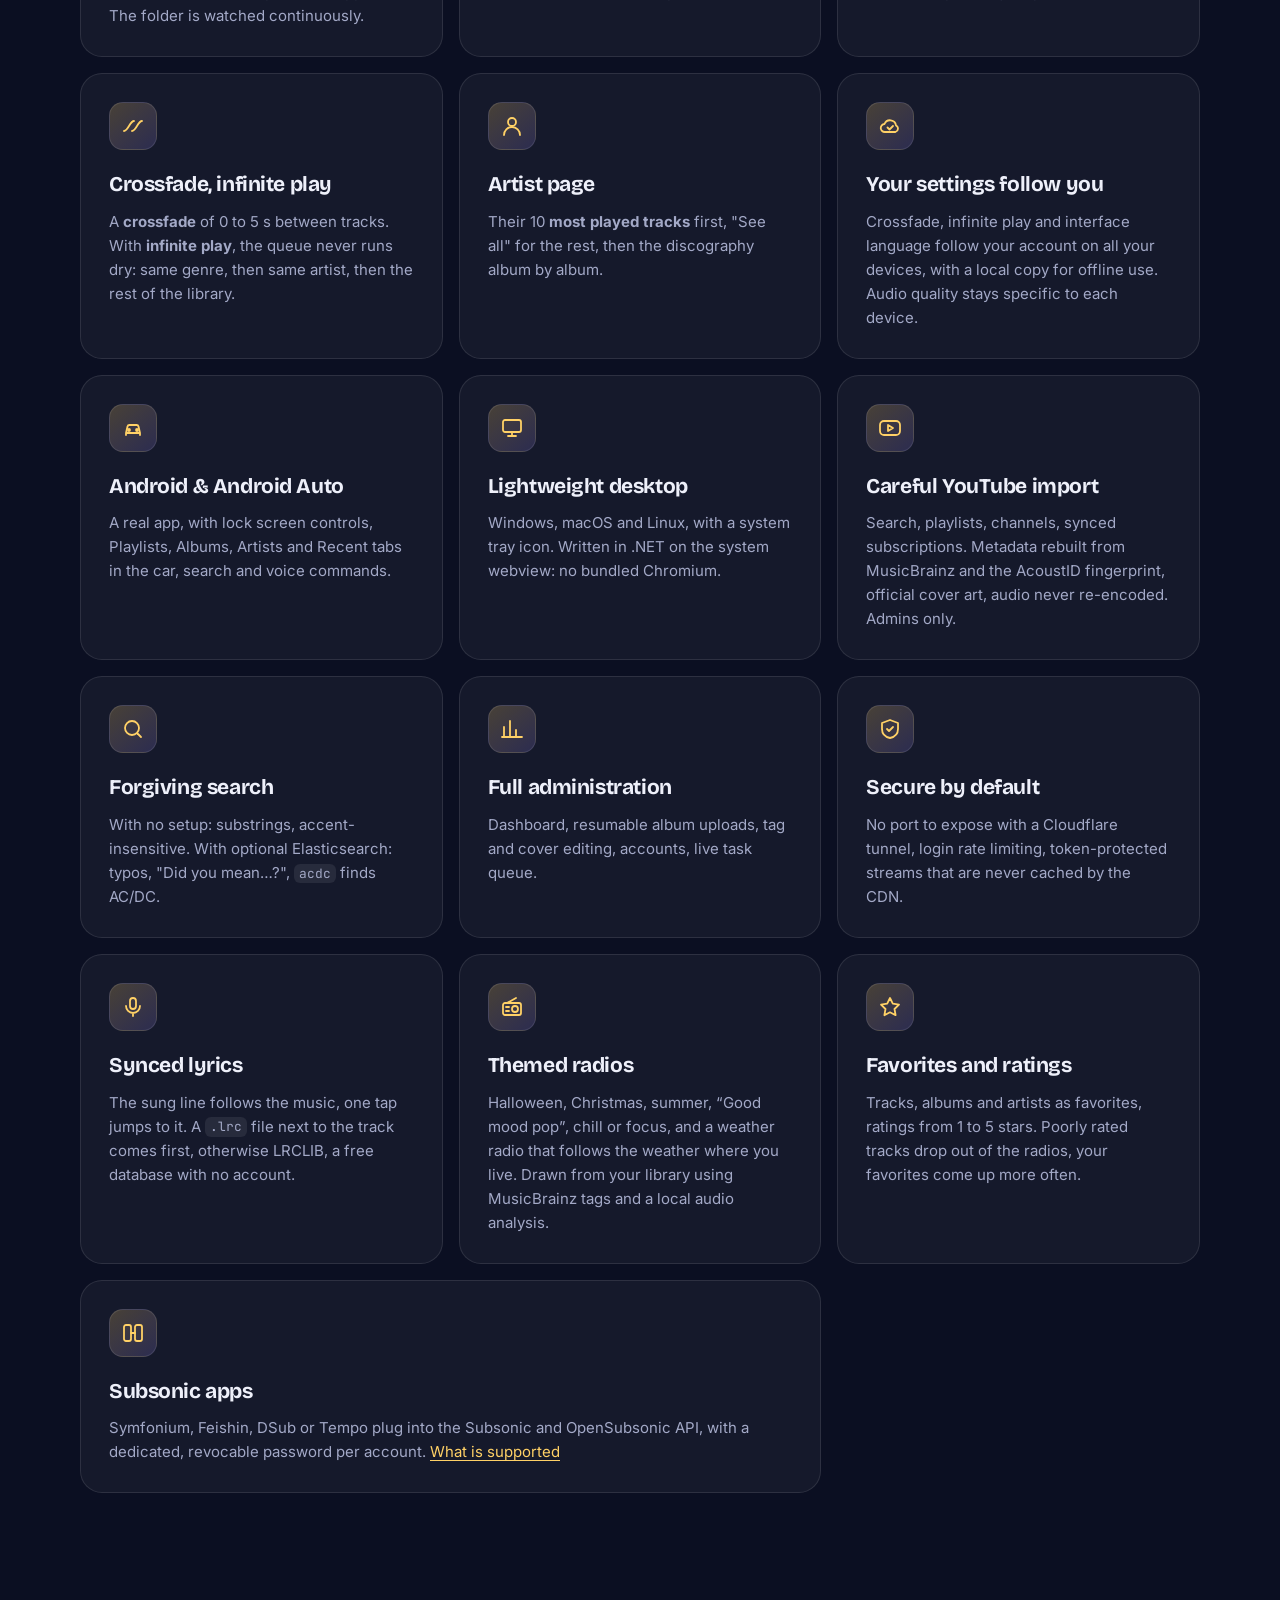
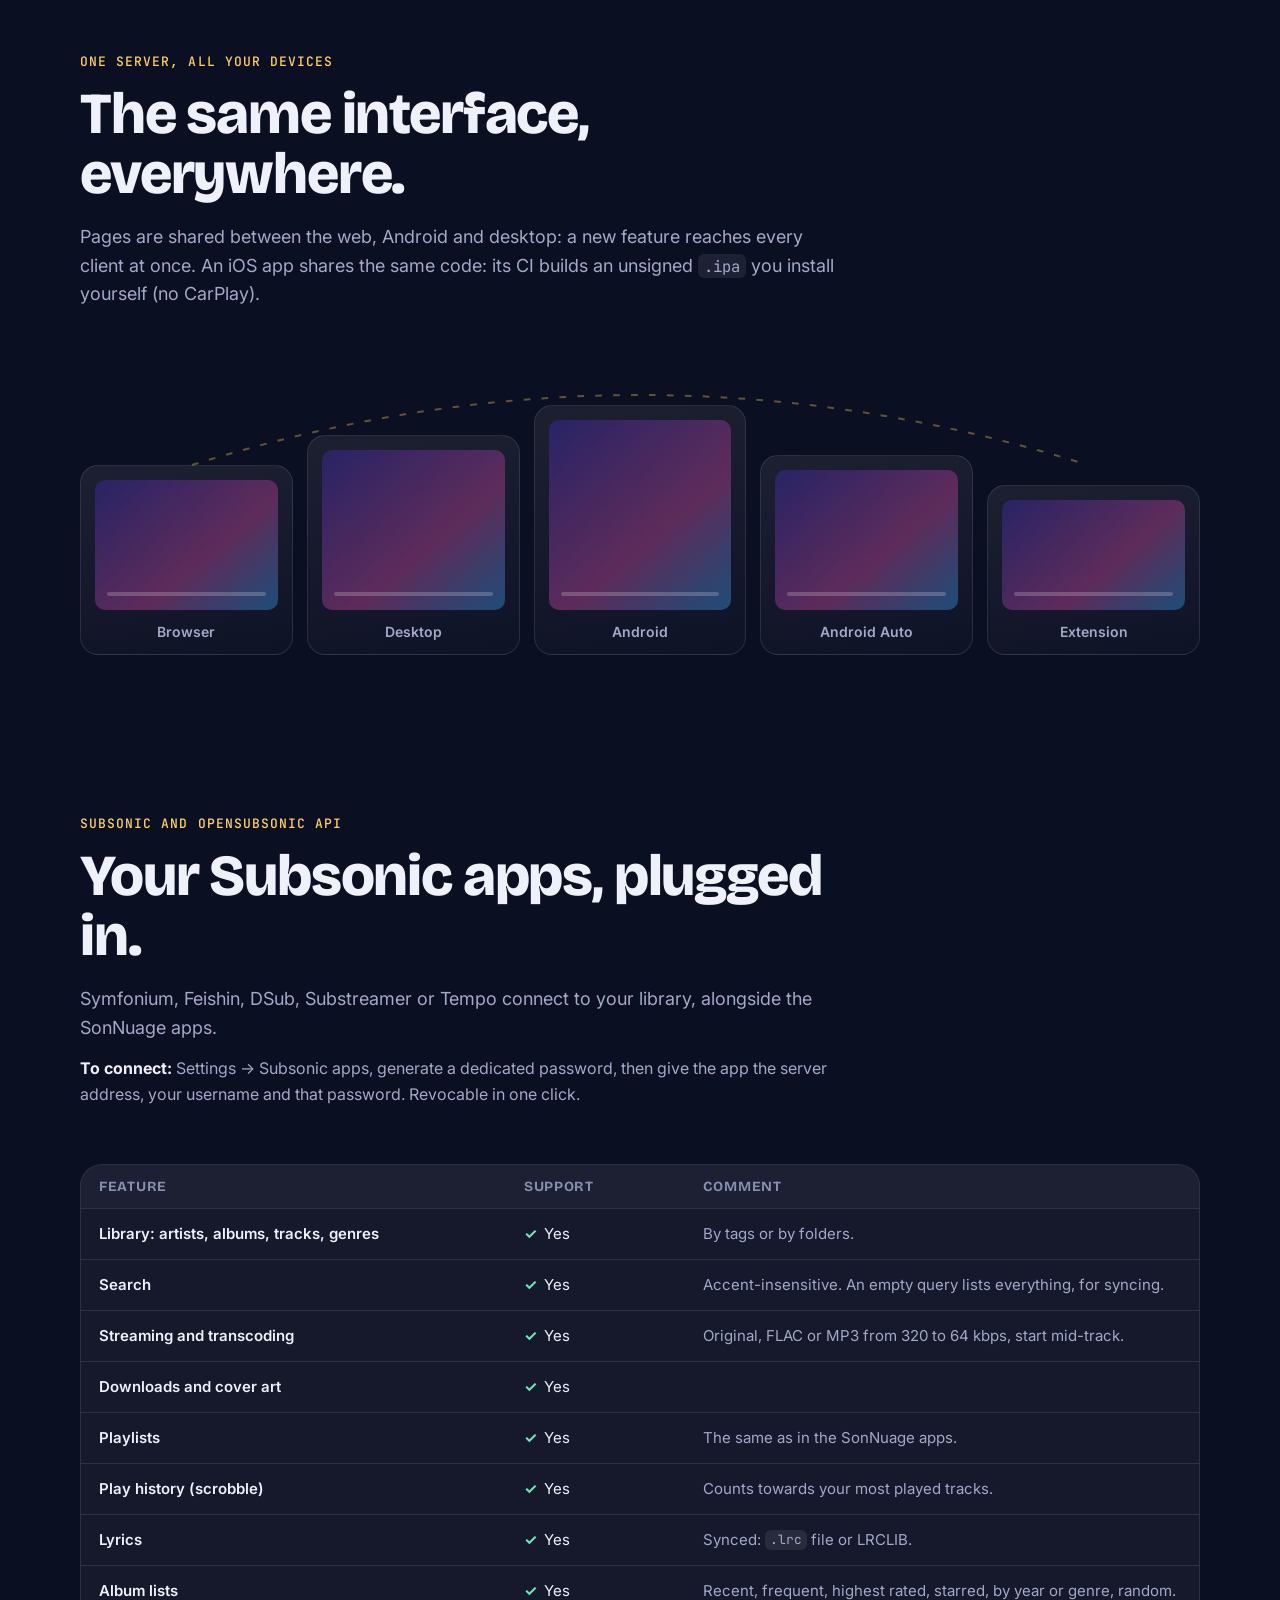
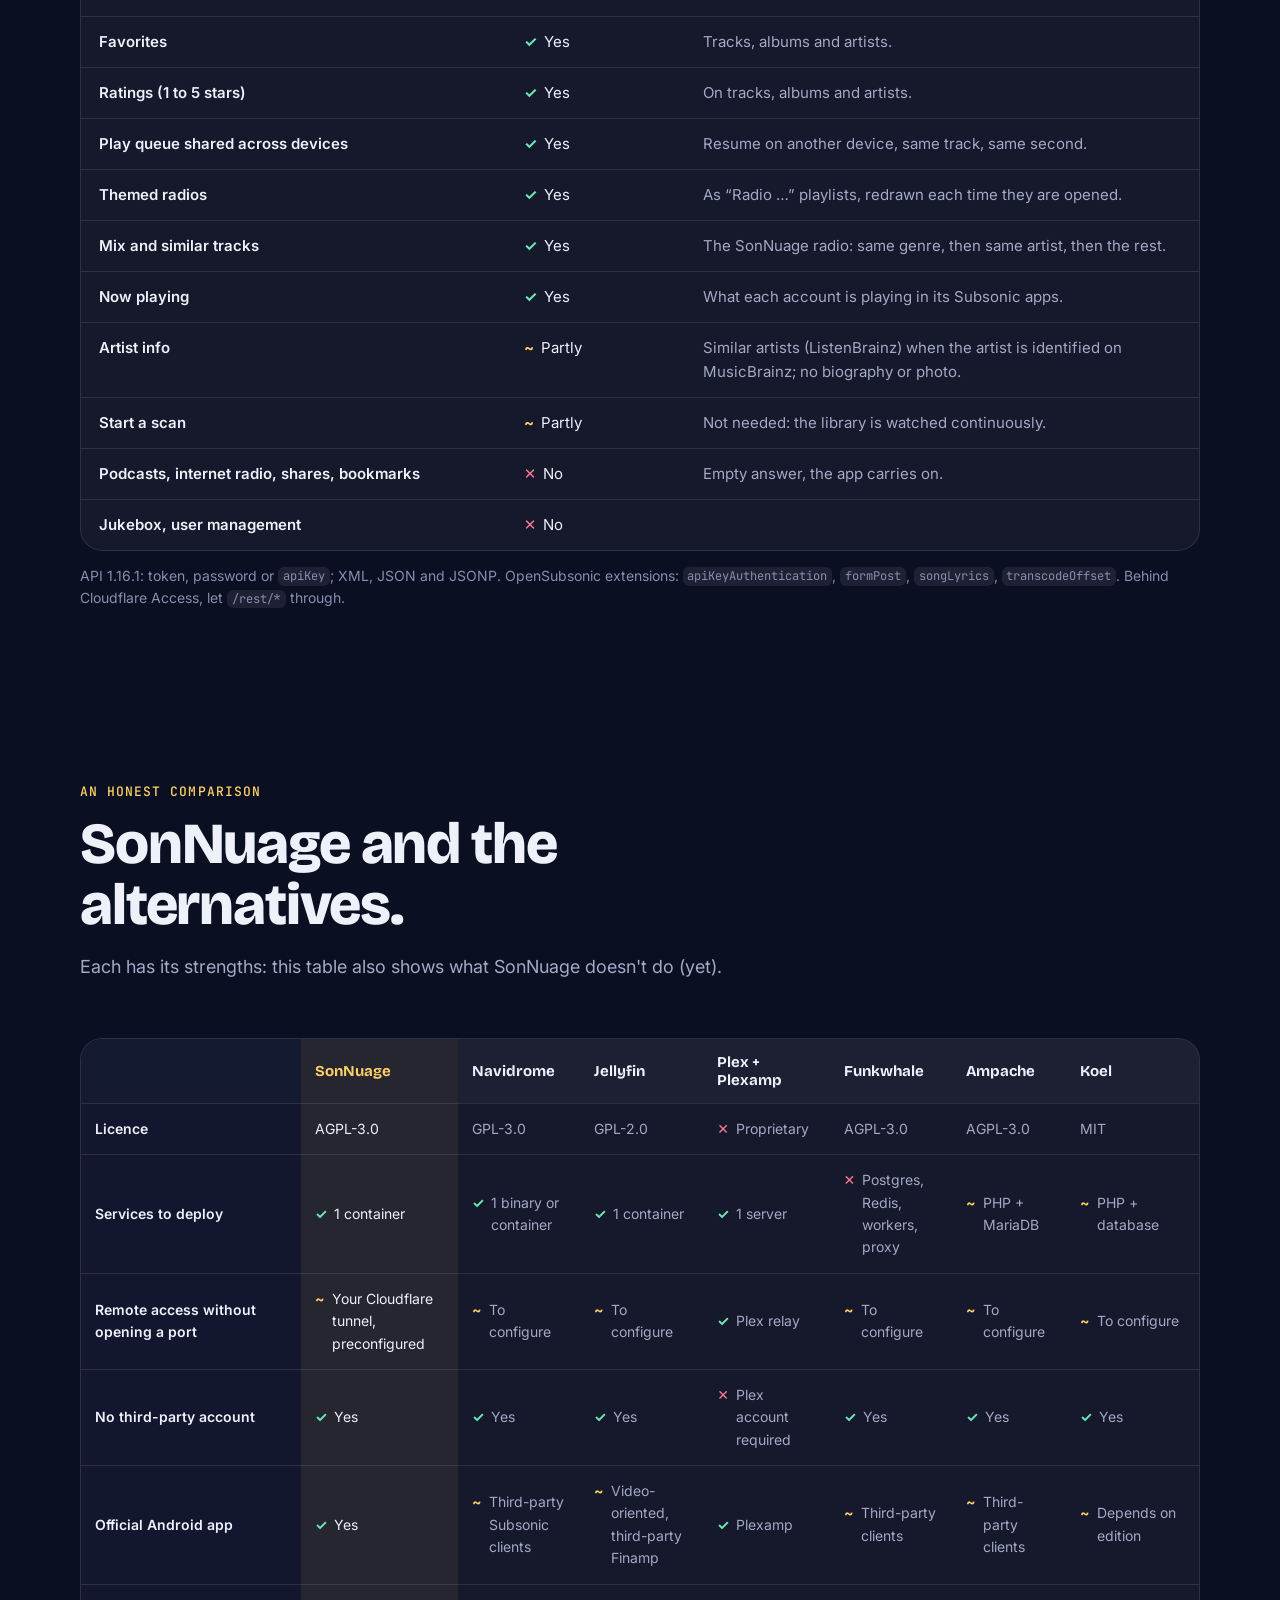
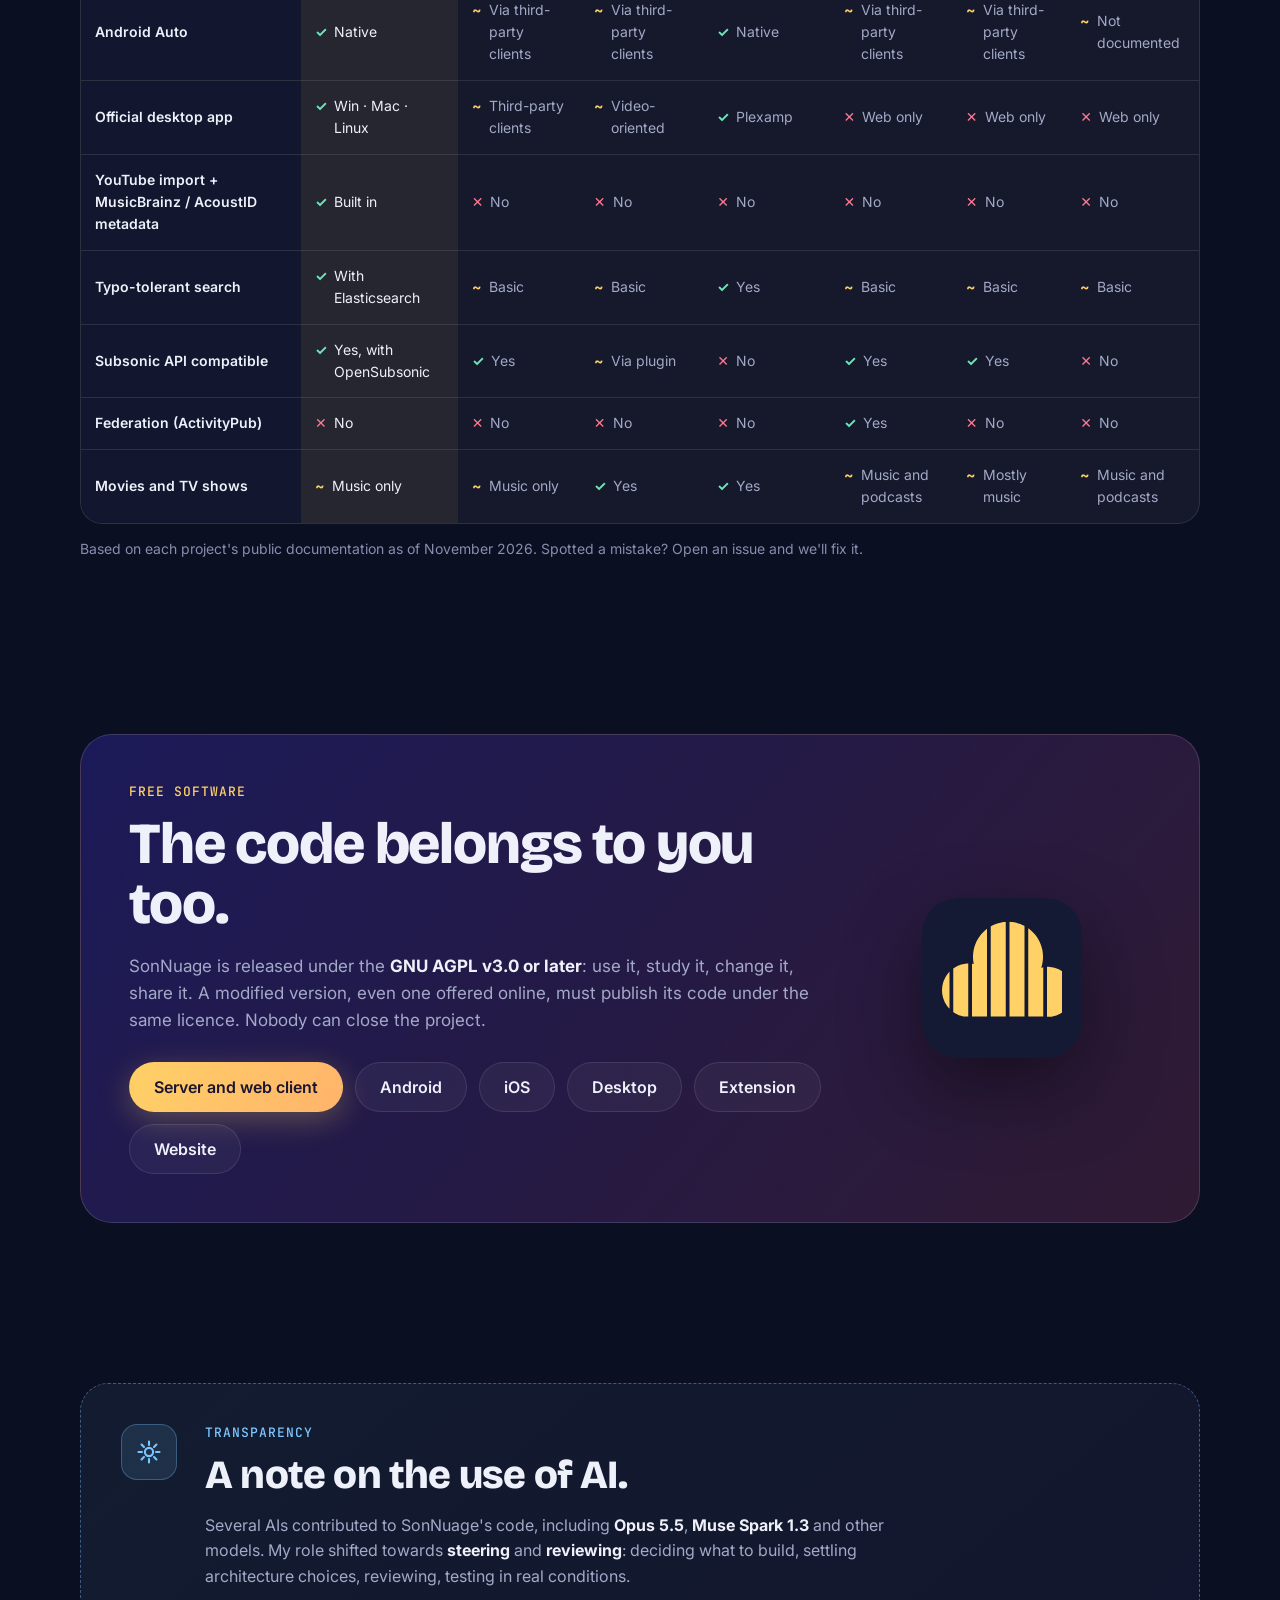
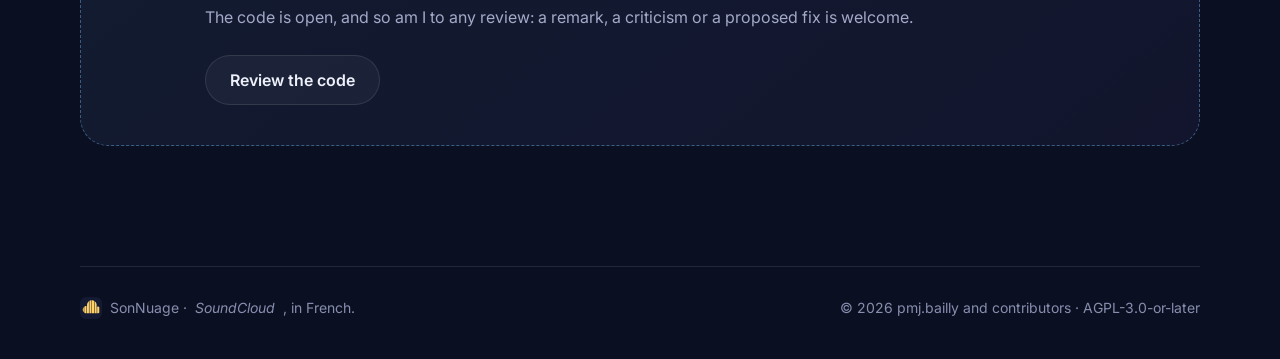
==== commit c7136502: "feat(site): themed radios, weather radio, favorites and ratings Co-Authored-By: Claude Opus 5.5 <nor" ====
--- a/public/en/index.html
+++ b/public/en/index.html
@@ -111,7 +111,7 @@
         <ol class="timeline" aria-label="Project milestones">
           <li><b>August 2026</b><span>First line of code</span></li>
           <li><b>October 2026</b><span>YouTube import, task manager, search</span></li>
-          <li><b>November 2026</b><span>Desktop app, version 1.0, open source, Subsonic API</span></li>
+          <li><b>November 2026</b><span>Desktop app, version 1.0, open source, Subsonic API, themed radios</span></li>
           <li class="next"><b>Next</b><span>Whatever you suggest</span></li>
         </ol>
       </div>
@@ -248,6 +248,18 @@
           <p>The sung line follows the music, one tap jumps to it. A <code>.lrc</code> file next to the track comes
             first, otherwise LRCLIB, a free database with no account.</p>
         </article>
+        <article class="card reveal">
+          <div class="icon" aria-hidden="true"><svg viewBox="0 0 24 24"><rect x="3" y="8" width="18" height="12" rx="2"/><path d="m7 8 9-5"/><circle cx="15" cy="14" r="3"/><path d="M6 12h3M6 16h3"/></svg></div>
+          <h3>Themed radios</h3>
+          <p>Halloween, Christmas, summer, “Good mood pop”, chill or focus, and a weather radio that follows the
+            weather where you live. Drawn from your library using MusicBrainz tags and a local audio analysis.</p>
+        </article>
+        <article class="card reveal">
+          <div class="icon" aria-hidden="true"><svg viewBox="0 0 24 24"><path d="m12 3 2.8 5.7 6.2.9-4.5 4.4 1.1 6.2L12 17.3 6.4 20.2l1.1-6.2L3 9.6l6.2-.9z"/></svg></div>
+          <h3>Favorites and ratings</h3>
+          <p>Tracks, albums and artists as favorites, ratings from 1 to 5 stars. Poorly rated tracks drop out of the
+            radios, your favorites come up more often.</p>
+        </article>
         <article class="card card-wide reveal">
           <div class="icon" aria-hidden="true"><svg viewBox="0 0 24 24"><rect x="3" y="4" width="7" height="16" rx="2"/><rect x="14" y="4" width="7" height="16" rx="2"/><path d="M10 12h4"/></svg></div>
           <h3>Subsonic apps</h3>
@@ -303,11 +315,12 @@
             <tr><th scope="row">Favorites</th><td><span class="yes">Yes</span></td><td>Tracks, albums and artists.</td></tr>
             <tr><th scope="row">Ratings (1 to 5 stars)</th><td><span class="yes">Yes</span></td><td>On tracks, albums and artists.</td></tr>
             <tr><th scope="row">Play queue shared across devices</th><td><span class="yes">Yes</span></td><td>Resume on another device, same track, same second.</td></tr>
+            <tr><th scope="row">Themed radios</th><td><span class="yes">Yes</span></td><td>As “Radio …” playlists, redrawn each time they are opened.</td></tr>
             <tr><th scope="row">Mix and similar tracks</th><td><span class="yes">Yes</span></td><td>The SonNuage radio: same genre, then same artist, then the rest.</td></tr>
             <tr><th scope="row">Now playing</th><td><span class="yes">Yes</span></td><td>What each account is playing in its Subsonic apps.</td></tr>
             <tr><th scope="row">Artist info</th><td><span class="mid">Partly</span></td><td>Similar artists (ListenBrainz) when the artist is identified on MusicBrainz; no biography or photo.</td></tr>
             <tr><th scope="row">Start a scan</th><td><span class="mid">Partly</span></td><td>Not needed: the library is watched continuously.</td></tr>
-            <tr><th scope="row">Podcasts, radio, shares, bookmarks</th><td><span class="no">No</span></td><td>Empty answer, the app carries on.</td></tr>
+            <tr><th scope="row">Podcasts, internet radio, shares, bookmarks</th><td><span class="no">No</span></td><td>Empty answer, the app carries on.</td></tr>
             <tr><th scope="row">Jukebox, user management</th><td><span class="no">No</span></td><td></td></tr>
           </tbody>
         </table>
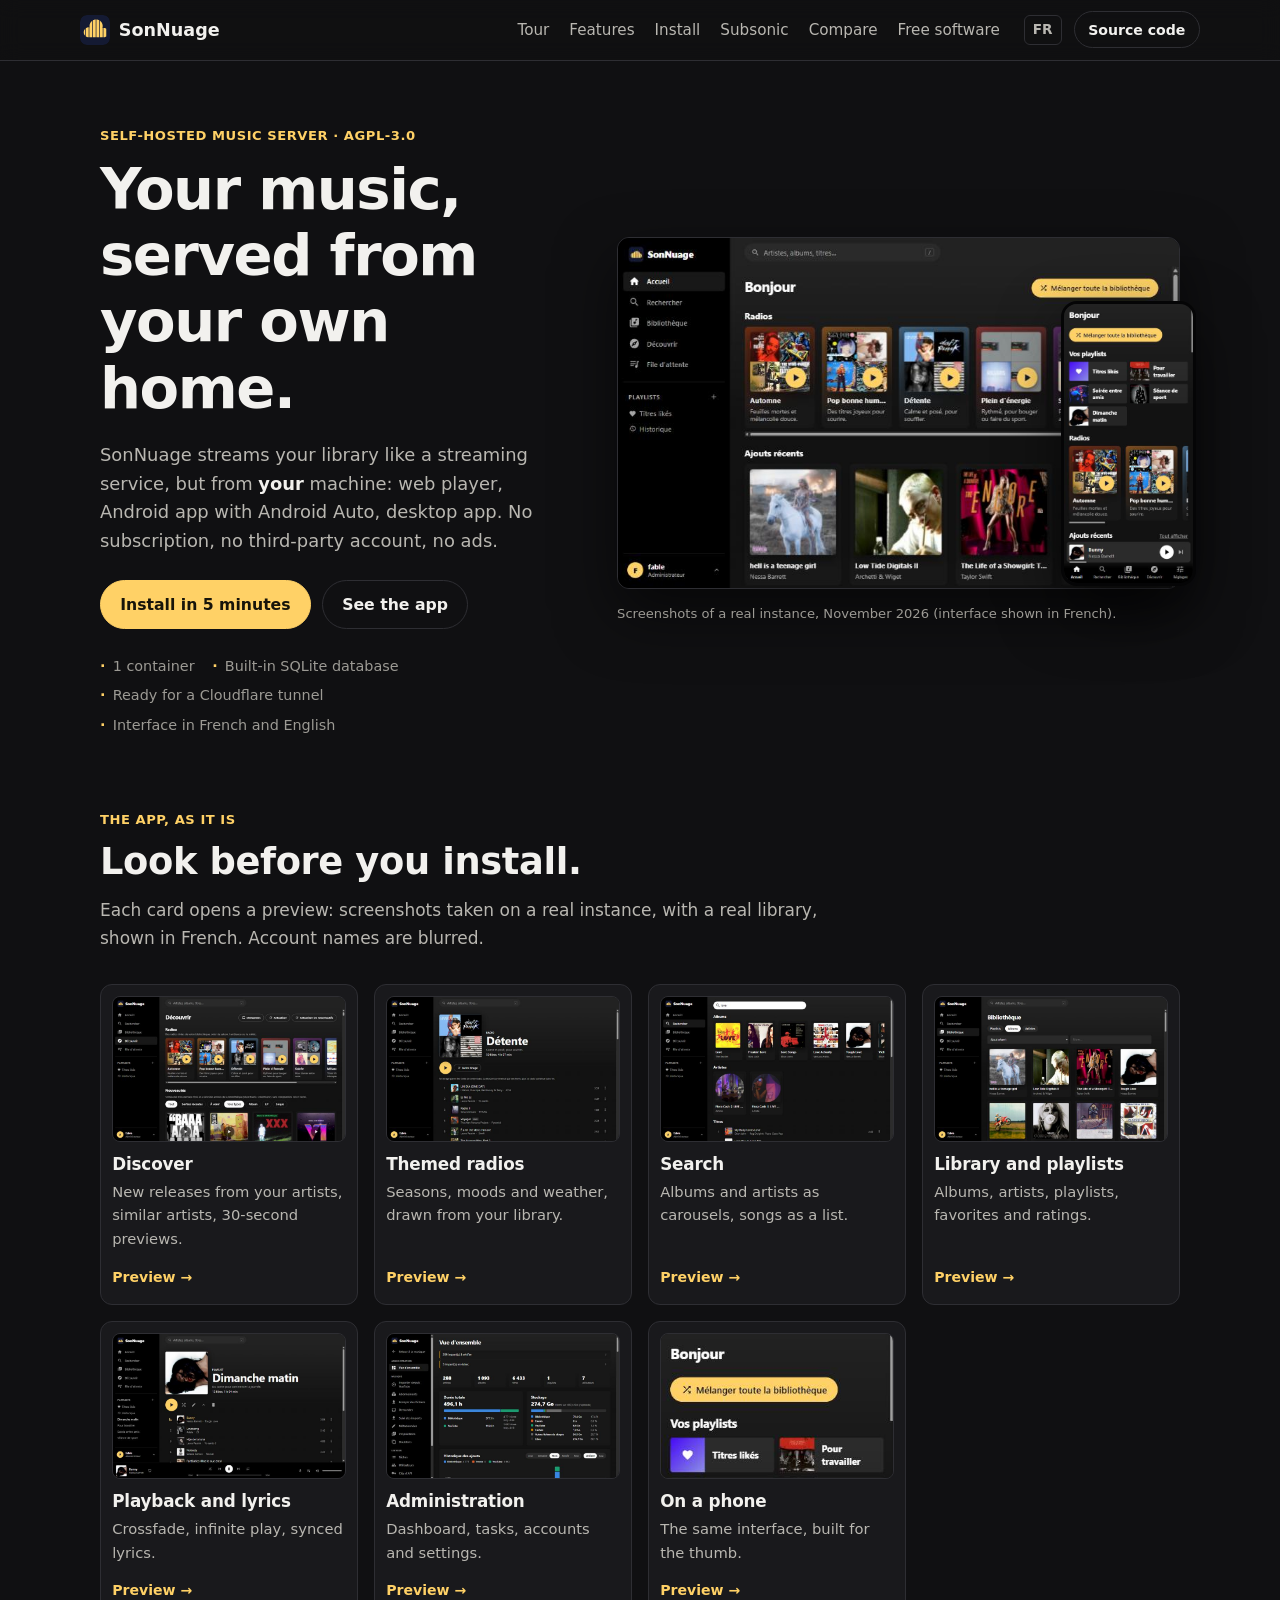
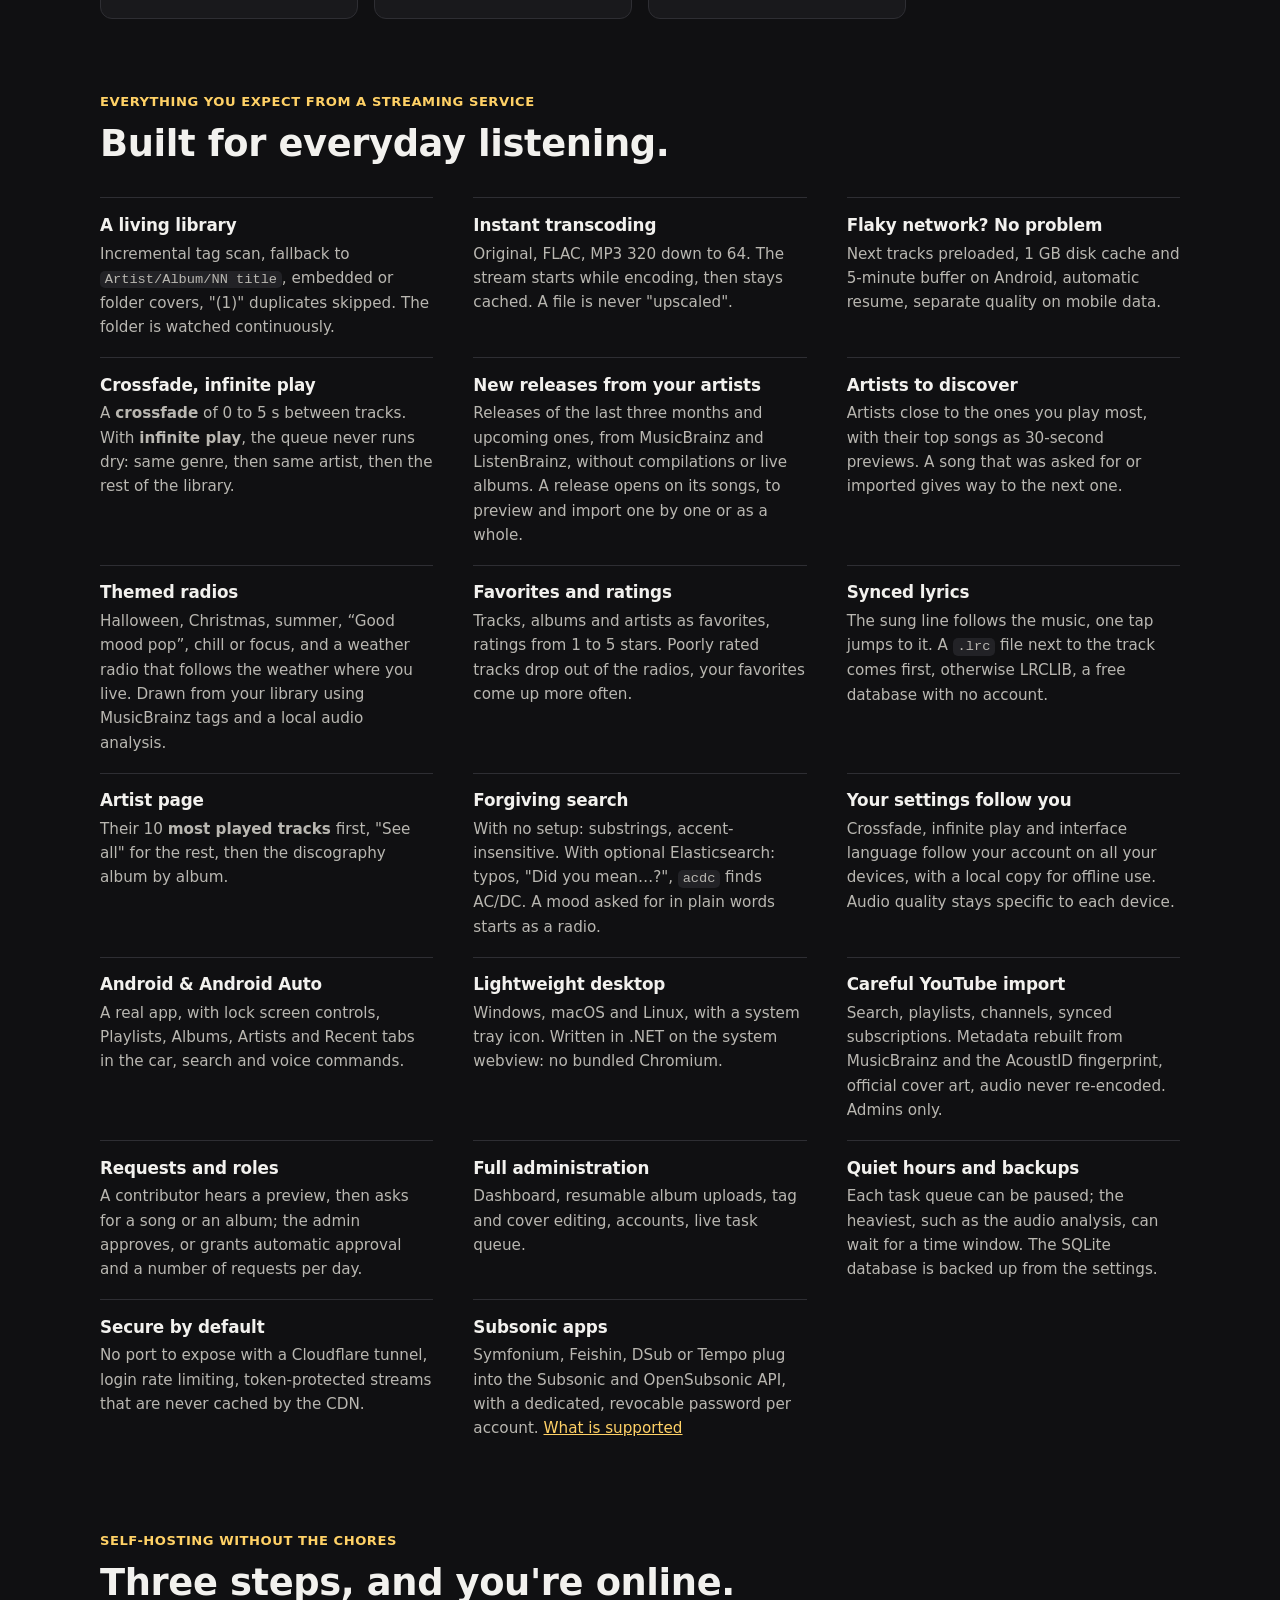
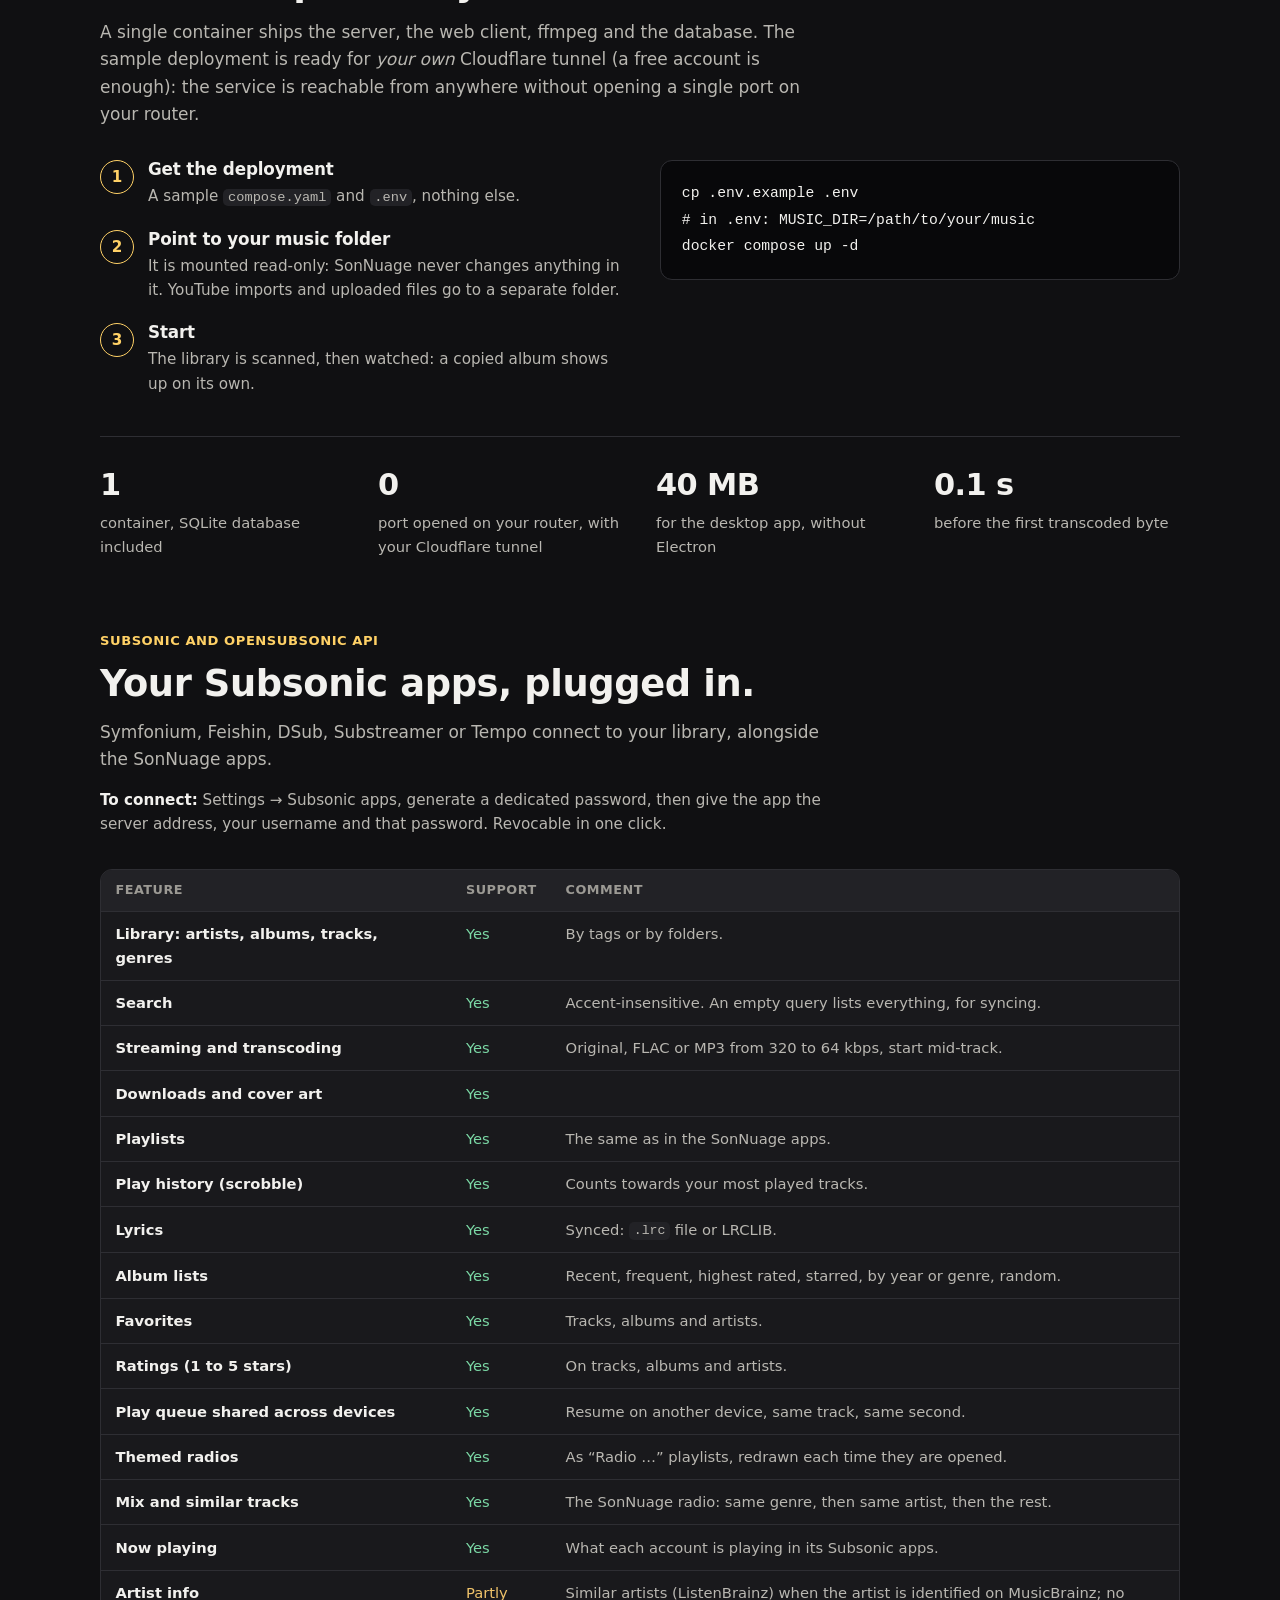
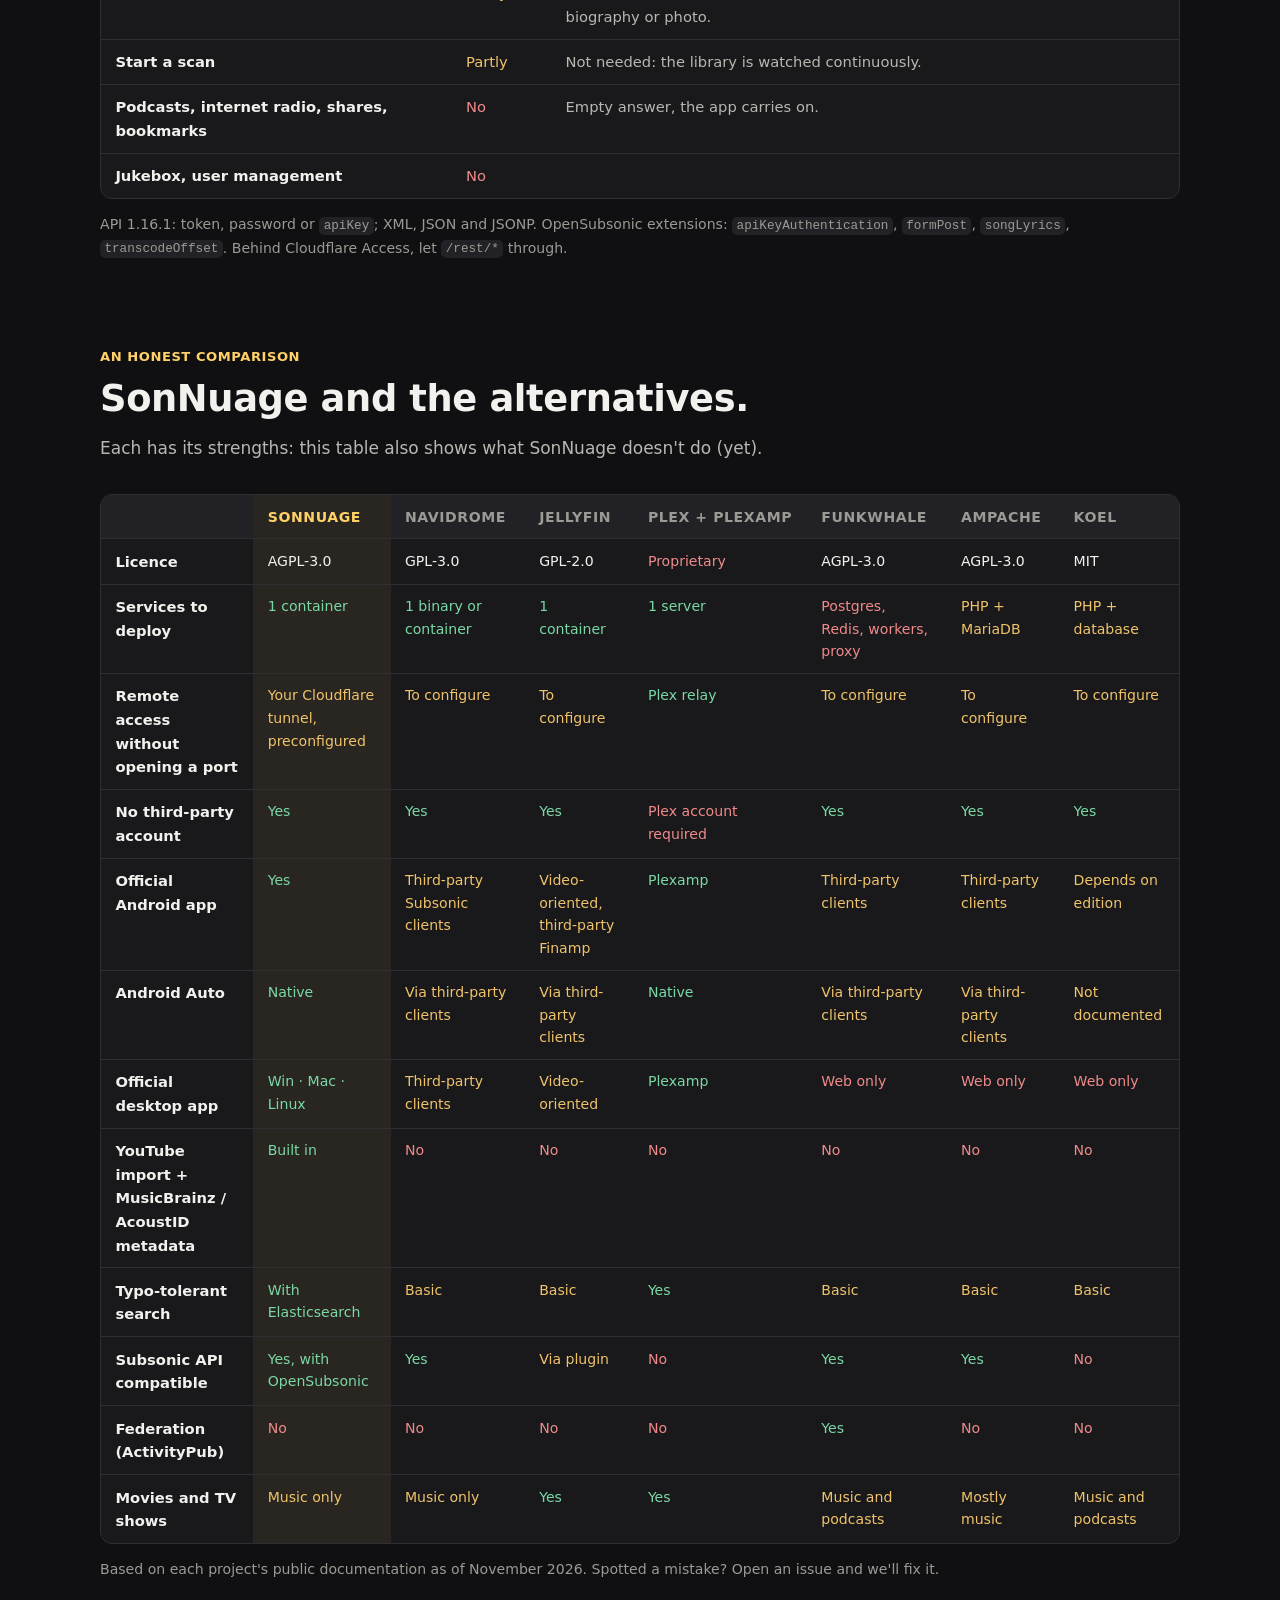
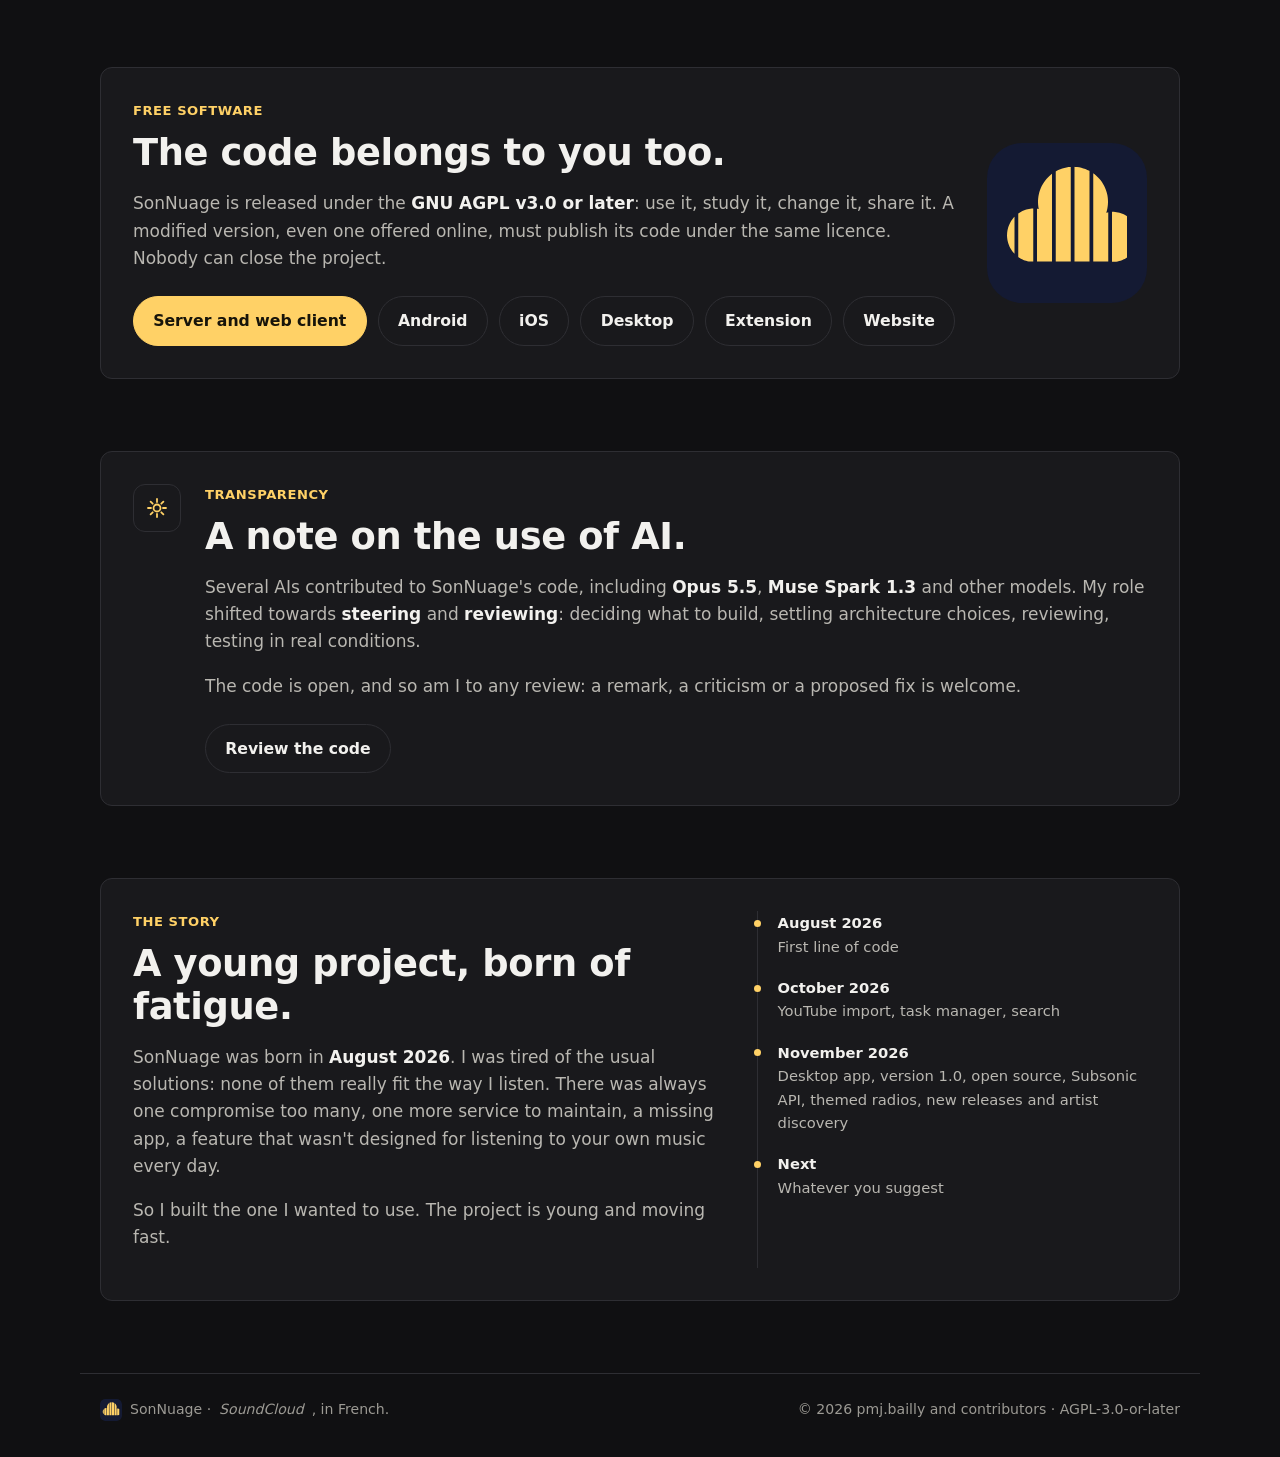
==== commit 30d106bc: "feat(site): real screenshots, feature previews, a sober design Why: the site lagged behind the app (" ====
--- a/public/en/index.html
+++ b/public/en/index.html
@@ -5,7 +5,7 @@
   <meta name="viewport" content="width=device-width, initial-scale=1">
   <title>SonNuage, your self-hosted music</title>
   <meta name="description" content="SonNuage is a self-hosted, Spotify-like music server: web, Android, Android Auto and desktop. One container, five minutes, AGPL-3.0 licence.">
-  <meta name="theme-color" content="#0b0f22">
+  <meta name="theme-color" content="#101012">
   <meta property="og:title" content="SonNuage, your self-hosted music">
   <meta property="og:description" content="Stream your own library on the web, Android, Android Auto and desktop. One container, five minutes.">
   <meta property="og:type" content="website">
@@ -14,27 +14,19 @@
   <link rel="alternate" hreflang="x-default" href="https://sonnuage.github.io/">
   <link rel="icon" href="../assets/logo.svg" type="image/svg+xml">
   <link rel="apple-touch-icon" href="../assets/apple-touch-icon.png">
-  <link rel="preconnect" href="https://fonts.googleapis.com">
-  <link rel="preconnect" href="https://fonts.gstatic.com" crossorigin>
-  <link href="https://fonts.googleapis.com/css2?family=Bricolage+Grotesque:opsz,wght@12..96,500;12..96,700;12..96,800&family=Inter:wght@400;500;600&family=JetBrains+Mono:wght@400;500&display=swap" rel="stylesheet">
   <link rel="stylesheet" href="../styles.css">
 </head>
 <body>
-  <div class="sky" aria-hidden="true">
-    <div class="blob b1"></div><div class="blob b2"></div><div class="blob b3"></div>
-    <canvas id="stars"></canvas>
-  </div>
-
   <header class="nav" id="nav">
     <a class="brand" href="#top" aria-label="SonNuage, home">
-      <img src="../assets/logo.svg" alt="" width="34" height="34">
+      <img src="../assets/logo.svg" alt="" width="30" height="30">
       <span>SonNuage</span>
     </a>
     <nav aria-label="Sections">
-      <a href="#story">Story</a>
+      <a href="#tour">Tour</a>
       <a href="#features">Features</a>
+      <a href="#install">Install</a>
       <a href="#subsonic">Subsonic</a>
-      <a href="#install">Install</a>
       <a href="#compare">Compare</a>
       <a href="#free">Free software</a>
     </nav>
@@ -45,249 +37,384 @@
   </header>
 
   <main id="top">
-    <!-- Home -->
     <section class="hero">
       <div class="hero-text">
-        <p class="eyebrow reveal">Self-hosted music server · AGPL-3.0</p>
-        <h1 class="reveal">Your music.<br><span class="grad">Your cloud.</span><br>Everywhere.</h1>
-        <p class="lead reveal">SonNuage streams your library like a streaming service, but from
-          <strong>your</strong> machine: web player, Android app with Android Auto, desktop app.
-          No subscription, no third-party account, no ads.</p>
-        <div class="cta reveal">
+        <p class="eyebrow">Self-hosted music server · AGPL-3.0</p>
+        <h1>Your music, served from your own home.</h1>
+        <p class="lead">SonNuage streams your library like a streaming service, but from <strong>your</strong> machine: web player, Android app with Android Auto, desktop app. No subscription, no third-party account, no ads.</p>
+        <div class="cta">
           <a class="btn btn-primary" href="#install">Install in 5 minutes</a>
-          <a class="btn btn-ghost" href="#compare">Compare with alternatives</a>
-        </div>
-        <ul class="chips reveal" aria-label="In short">
-          <li>1 container</li><li>Built-in SQLite database</li><li>Ready for a Cloudflare tunnel</li><li>FR · EN</li>
+          <a class="btn btn-ghost" href="#tour">See the app</a>
+        </div>
+        <ul class="chips" aria-label="In short">
+          <li>1 container</li><li>Built-in SQLite database</li><li>Ready for a Cloudflare tunnel</li><li>Interface in French and English</li>
         </ul>
       </div>
-
-      <div class="hero-visual reveal" aria-hidden="true">
-        <div class="orbit"><span></span><span></span><span></span></div>
-        <div class="player" id="player">
-          <div class="cover">
-            <div class="cover-art"></div>
-            <div class="eq"><i></i><i></i><i></i><i></i><i></i><i></i><i></i></div>
-          </div>
-          <div class="meta">
-            <b class="track" id="track">Midnight Clouds</b>
-            <span class="artist" id="artist">The Electric Dreamers</span>
-          </div>
-          <div class="progress"><div class="bar" id="bar"></div></div>
-          <div class="times"><span id="elapsed">1:12</span><span>FLAC → MP3 128</span><span>3:48</span></div>
-          <div class="controls">
-            <span class="ic shuffle"></span>
-            <span class="ic prev"></span>
-            <span class="play"><span></span></span>
-            <span class="ic next"></span>
-            <span class="ic repeat"></span>
-          </div>
-        </div>
-        <div class="float-card fc1"><span class="dot ok"></span>First byte in 0.1 s</div>
-        <div class="float-card fc2"><span class="dot"></span>Android Auto connected</div>
-        <div class="float-card fc3"><span class="dot warn"></span>Next tracks cached</div>
-      </div>
-    </section>
-
-    <!-- Marquee -->
-    <div class="marquee" aria-hidden="true">
-      <div class="marquee-track">
-        <span>Web</span><span>Android</span><span>Android Auto</span><span>Windows</span><span>macOS</span><span>Linux</span><span>Firefox · Chrome · Edge</span><span>FLAC</span><span>Opus</span><span>MP3</span><span>MusicBrainz</span><span>AcoustID</span>
-        <span>Web</span><span>Android</span><span>Android Auto</span><span>Windows</span><span>macOS</span><span>Linux</span><span>Firefox · Chrome · Edge</span><span>FLAC</span><span>Opus</span><span>MP3</span><span>MusicBrainz</span><span>AcoustID</span>
-      </div>
-    </div>
-
-    <!-- Story -->
-    <section class="section story" id="story">
-      <div class="story-card reveal">
-        <div class="story-text">
-          <p class="eyebrow">The story</p>
-          <h2>A young project, born of fatigue.</h2>
-          <p>SonNuage was born in <strong>August 2026</strong>. I was tired of the usual solutions: none of them really
-            fit the way I listen. There was always one compromise too many, one more service to maintain, a missing app,
-            a feature that wasn't designed for listening to your own music every day.</p>
-          <p>So I built the one I wanted to use. The project is young and moving fast.</p>
-        </div>
-        <ol class="timeline" aria-label="Project milestones">
-          <li><b>August 2026</b><span>First line of code</span></li>
-          <li><b>October 2026</b><span>YouTube import, task manager, search</span></li>
-          <li><b>November 2026</b><span>Desktop app, version 1.0, open source, Subsonic API, themed radios</span></li>
-          <li class="next"><b>Next</b><span>Whatever you suggest</span></li>
-        </ol>
-      </div>
-    </section>
-
-    <!-- Install -->
+      <figure class="hero-shots">
+        <img class="shot shot-desk" src="../assets/shots/home.jpg" alt="The SonNuage home page in a browser: themed radios and recent additions." width="800" height="499">
+        <img class="shot shot-phone" src="../assets/shots/m-home.jpg" alt="The SonNuage home page on a phone." width="331" height="716">
+        <figcaption>Screenshots of a real instance, November 2026 (interface shown in French).</figcaption>
+      </figure>
+    </section>
+
+    <section class="section" id="tour">
+      <div class="section-head">
+        <p class="eyebrow">The app, as it is</p>
+        <h2>Look before you install.</h2>
+        <p class="sub">Each card opens a preview: screenshots taken on a real instance, with a real library, shown in French. Account names are blurred.</p>
+      </div>
+      <div class="tour">
+        <a class="tour-card" href="#preview-discover" data-preview="preview-discover">
+          <img src="../assets/shots/discover.jpg" alt="" width="800" height="499" loading="lazy">
+          <h3>Discover</h3>
+          <p>New releases from your artists, similar artists, 30-second previews.</p>
+          <span class="tour-open">Preview</span>
+        </a>
+        <a class="tour-card" href="#preview-radios" data-preview="preview-radios">
+          <img src="../assets/shots/radio.jpg" alt="" width="800" height="499" loading="lazy">
+          <h3>Themed radios</h3>
+          <p>Seasons, moods and weather, drawn from your library.</p>
+          <span class="tour-open">Preview</span>
+        </a>
+        <a class="tour-card" href="#preview-search" data-preview="preview-search">
+          <img src="../assets/shots/search.jpg" alt="" width="800" height="499" loading="lazy">
+          <h3>Search</h3>
+          <p>Albums and artists as carousels, songs as a list.</p>
+          <span class="tour-open">Preview</span>
+        </a>
+        <a class="tour-card" href="#preview-library" data-preview="preview-library">
+          <img src="../assets/shots/albums.jpg" alt="" width="800" height="499" loading="lazy">
+          <h3>Library and playlists</h3>
+          <p>Albums, artists, playlists, favorites and ratings.</p>
+          <span class="tour-open">Preview</span>
+        </a>
+        <a class="tour-card" href="#preview-player" data-preview="preview-player">
+          <img src="../assets/shots/playlist.jpg" alt="" width="800" height="499" loading="lazy">
+          <h3>Playback and lyrics</h3>
+          <p>Crossfade, infinite play, synced lyrics.</p>
+          <span class="tour-open">Preview</span>
+        </a>
+        <a class="tour-card" href="#preview-admin" data-preview="preview-admin">
+          <img src="../assets/shots/admin.jpg" alt="" width="800" height="499" loading="lazy">
+          <h3>Administration</h3>
+          <p>Dashboard, tasks, accounts and settings.</p>
+          <span class="tour-open">Preview</span>
+        </a>
+        <a class="tour-card" href="#preview-mobile" data-preview="preview-mobile">
+          <img src="../assets/shots/m-home.jpg" alt="" width="331" height="716" loading="lazy">
+          <h3>On a phone</h3>
+          <p>The same interface, built for the thumb.</p>
+          <span class="tour-open">Preview</span>
+        </a>
+      </div>
+      <section class="preview" id="preview-discover" role="dialog" aria-modal="true" aria-labelledby="preview-discover-title">
+        <a class="preview-scrim" href="#tour" tabindex="-1" aria-label="Close the preview"></a>
+        <div class="preview-panel">
+          <header class="preview-head">
+            <h3 id="preview-discover-title">Discover</h3>
+            <a class="preview-close" href="#tour" aria-label="Close the preview">×</a>
+          </header>
+          <p class="preview-text">The Discover page gathers recent and upcoming releases from the artists in your library (MusicBrainz and ListenBrainz) and artists close to the ones you play most. Every song can be heard as a 30-second preview before an admin imports it or a contributor asks for it.</p>
+          <div class="preview-shots" role="group" aria-label="Screenshots">
+            <figure>
+              <img src="../assets/shots/discover.jpg" alt="The Discover page: radios, then new releases with their filters." width="800" height="499" loading="lazy">
+              <figcaption>Radios at the top; below, releases of the last three months and upcoming ones.</figcaption>
+            </figure>
+            <figure>
+              <img src="../assets/shots/releases.jpg" alt="The grid of new releases, with a preview and an import on each one." width="800" height="499" loading="lazy">
+              <figcaption>Each release: a preview on its cover, “Import”, or “Open” when it is already there.</figcaption>
+            </figure>
+            <figure>
+              <img src="../assets/shots/release-songs.jpg" alt="The window of a release: its songs, a preview and an import for each." width="800" height="499" loading="lazy">
+              <figcaption>The title of a release opens its songs: listen and import them one by one, or all at once.</figcaption>
+            </figure>
+            <figure>
+              <img src="../assets/shots/discover-artists.jpg" alt="Artists to discover, each with their top songs." width="800" height="499" loading="lazy">
+              <figcaption>Artists close to yours, with their top songs. “See more” looks up the next ones right away.</figcaption>
+            </figure>
+          </div>
+          <footer class="preview-foot">
+            <a href="#preview-mobile" data-preview="preview-mobile">← Previous · On a phone</a>
+            <a href="#preview-radios" data-preview="preview-radios">Next · Themed radios →</a>
+          </footer>
+        </div>
+      </section>
+      <section class="preview" id="preview-radios" role="dialog" aria-modal="true" aria-labelledby="preview-radios-title">
+        <a class="preview-scrim" href="#tour" tabindex="-1" aria-label="Close the preview"></a>
+        <div class="preview-panel">
+          <header class="preview-head">
+            <h3 id="preview-radios-title">Themed radios</h3>
+            <a class="preview-close" href="#tour" aria-label="Close the preview">×</a>
+          </header>
+          <p class="preview-text">Themed radios are built from your own files, using MusicBrainz tags and an audio analysis run on your server. A radio opens on a draw of its songs; playback then goes on endlessly. The weather radio follows the weather where you live.</p>
+          <div class="preview-shots" role="group" aria-label="Screenshots">
+            <figure>
+              <img src="../assets/shots/radio.jpg" alt="The page of the Chill radio: a draw of 50 songs." width="800" height="499" loading="lazy">
+              <figcaption>A radio page: a draw of its songs, “Draw again”, and playback from any of them.</figcaption>
+            </figure>
+            <figure>
+              <img src="../assets/shots/home.jpg" alt="The home page, with the row of current radios." width="800" height="499" loading="lazy">
+              <figcaption>On the home page: the radios of the season and the moods.</figcaption>
+            </figure>
+          </div>
+          <footer class="preview-foot">
+            <a href="#preview-discover" data-preview="preview-discover">← Previous · Discover</a>
+            <a href="#preview-search" data-preview="preview-search">Next · Search →</a>
+          </footer>
+        </div>
+      </section>
+      <section class="preview" id="preview-search" role="dialog" aria-modal="true" aria-labelledby="preview-search-title">
+        <a class="preview-scrim" href="#tour" tabindex="-1" aria-label="Close the preview"></a>
+        <div class="preview-panel">
+          <header class="preview-head">
+            <h3 id="preview-search-title">Search</h3>
+            <a class="preview-close" href="#tour" aria-label="Close the preview">×</a>
+          </header>
+          <p class="preview-text">Search ignores accents and finds substrings with no setup; with optional Elasticsearch it tolerates typos. A request such as “calm music to work” is understood as a mood and starts as a radio.</p>
+          <div class="preview-shots" role="group" aria-label="Screenshots">
+            <figure>
+              <img src="../assets/shots/search.jpg" alt="Search results: a line of albums, a line of artists, then the songs." width="800" height="499" loading="lazy">
+              <figcaption>Albums then artists on a line that scrolls in place, songs after that.</figcaption>
+            </figure>
+          </div>
+          <footer class="preview-foot">
+            <a href="#preview-radios" data-preview="preview-radios">← Previous · Themed radios</a>
+            <a href="#preview-library" data-preview="preview-library">Next · Library and playlists →</a>
+          </footer>
+        </div>
+      </section>
+      <section class="preview" id="preview-library" role="dialog" aria-modal="true" aria-labelledby="preview-library-title">
+        <a class="preview-scrim" href="#tour" tabindex="-1" aria-label="Close the preview"></a>
+        <div class="preview-panel">
+          <header class="preview-head">
+            <h3 id="preview-library-title">Library and playlists</h3>
+            <a class="preview-close" href="#tour" aria-label="Close the preview">×</a>
+          </header>
+          <p class="preview-text">The library follows your music folder: a copied album shows up on its own. Tracks, albums and artists can be favorited and rated from 1 to 5 stars; playlists can be reordered and are shared with Subsonic apps.</p>
+          <div class="preview-shots" role="group" aria-label="Screenshots">
+            <figure>
+              <img src="../assets/shots/albums.jpg" alt="The library, Albums tab, sorted by recently added." width="800" height="499" loading="lazy">
+              <figcaption>Albums, sorted and filtered.</figcaption>
+            </figure>
+            <figure>
+              <img src="../assets/shots/album.jpg" alt="An album page: cover, tracks, favorites and rating." width="800" height="499" loading="lazy">
+              <figcaption>An album: play, shuffle, favorite, add to a playlist, rate.</figcaption>
+            </figure>
+            <figure>
+              <img src="../assets/shots/playlists.jpg" alt="The list of playlists." width="800" height="499" loading="lazy">
+              <figcaption>Playlists, with liked tracks and the listening history.</figcaption>
+            </figure>
+          </div>
+          <footer class="preview-foot">
+            <a href="#preview-search" data-preview="preview-search">← Previous · Search</a>
+            <a href="#preview-player" data-preview="preview-player">Next · Playback and lyrics →</a>
+          </footer>
+        </div>
+      </section>
+      <section class="preview" id="preview-player" role="dialog" aria-modal="true" aria-labelledby="preview-player-title">
+        <a class="preview-scrim" href="#tour" tabindex="-1" aria-label="Close the preview"></a>
+        <div class="preview-panel">
+          <header class="preview-head">
+            <h3 id="preview-player-title">Playback and lyrics</h3>
+            <a class="preview-close" href="#tour" aria-label="Close the preview">×</a>
+          </header>
+          <p class="preview-text">The player preloads the next tracks, blends them with an adjustable crossfade and does not stop at the end of the queue when infinite play is on. Synced lyrics follow the music; a tap on a line jumps to it.</p>
+          <div class="preview-shots" role="group" aria-label="Screenshots">
+            <figure>
+              <img src="../assets/shots/playlist.jpg" alt="A playlist playing, with the player bar." width="800" height="499" loading="lazy">
+              <figcaption>A playlist playing: queue, shuffle, repeat, volume.</figcaption>
+            </figure>
+            <figure>
+              <img src="../assets/shots/lyrics.jpg" alt="The now-playing screen with lyrics, blurred in the screenshot." width="800" height="499" loading="lazy">
+              <figcaption>Synced lyrics (blurred here: they belong to their authors).</figcaption>
+            </figure>
+          </div>
+          <footer class="preview-foot">
+            <a href="#preview-library" data-preview="preview-library">← Previous · Library and playlists</a>
+            <a href="#preview-admin" data-preview="preview-admin">Next · Administration →</a>
+          </footer>
+        </div>
+      </section>
+      <section class="preview" id="preview-admin" role="dialog" aria-modal="true" aria-labelledby="preview-admin-title">
+        <a class="preview-scrim" href="#tour" tabindex="-1" aria-label="Close the preview"></a>
+        <div class="preview-panel">
+          <header class="preview-head">
+            <h3 id="preview-admin-title">Administration</h3>
+            <a class="preview-close" href="#tour" aria-label="Close the preview">×</a>
+          </header>
+          <p class="preview-text">Everything is set from the interface: imports, file uploads, metadata, duplicates, accounts and roles (user, contributor, administrator). Background tasks are visible live, queue by queue; each one can be paused, and the heaviest can wait for quiet hours.</p>
+          <div class="preview-shots" role="group" aria-label="Screenshots">
+            <figure>
+              <img src="../assets/shots/admin.jpg" alt="The overview: counters, total duration and storage." width="800" height="499" loading="lazy">
+              <figcaption>The overview: library, duration, storage, history of additions.</figcaption>
+            </figure>
+            <figure>
+              <img src="../assets/shots/tasks.jpg" alt="The task queues and the running suite." width="800" height="499" loading="lazy">
+              <figcaption>Tasks, queue by queue, with their log.</figcaption>
+            </figure>
+            <figure>
+              <img src="../assets/shots/users.jpg" alt="The list of accounts, names blurred." width="800" height="499" loading="lazy">
+              <figcaption>Accounts: role, requests per day, automatic approval. Names blurred.</figcaption>
+            </figure>
+            <figure>
+              <img src="../assets/shots/settings.jpg" alt="Settings: quiet hours and storage." width="800" height="499" loading="lazy">
+              <figcaption>Quiet hours for heavy tasks, room kept for previews.</figcaption>
+            </figure>
+          </div>
+          <footer class="preview-foot">
+            <a href="#preview-player" data-preview="preview-player">← Previous · Playback and lyrics</a>
+            <a href="#preview-mobile" data-preview="preview-mobile">Next · On a phone →</a>
+          </footer>
+        </div>
+      </section>
+      <section class="preview" id="preview-mobile" role="dialog" aria-modal="true" aria-labelledby="preview-mobile-title">
+        <a class="preview-scrim" href="#tour" tabindex="-1" aria-label="Close the preview"></a>
+        <div class="preview-panel">
+          <header class="preview-head">
+            <h3 id="preview-mobile-title">On a phone</h3>
+            <a class="preview-close" href="#tour" aria-label="Close the preview">×</a>
+          </header>
+          <p class="preview-text">Pages are shared between the web, Android and desktop: a new feature reaches every client at once. Android adds the offline cache, lock screen controls and Android Auto. An iOS app shares the same code: its CI builds an unsigned <code>.ipa</code> you install yourself (no CarPlay).</p>
+          <div class="preview-shots phones" role="group" aria-label="Screenshots">
+            <figure>
+              <img src="../assets/shots/m-home.jpg" alt="The home page on a phone screen." width="331" height="716" loading="lazy">
+              <figcaption>Home: playlists, radios, recent additions.</figcaption>
+            </figure>
+            <figure>
+              <img src="../assets/shots/m-discover.jpg" alt="Artists to discover on a phone screen." width="331" height="716" loading="lazy">
+              <figcaption>Discover: a preview, then “Ask”.</figcaption>
+            </figure>
+          </div>
+          <footer class="preview-foot">
+            <a href="#preview-admin" data-preview="preview-admin">← Previous · Administration</a>
+            <a href="#preview-discover" data-preview="preview-discover">Next · Discover →</a>
+          </footer>
+        </div>
+      </section>
+    </section>
+
+    <section class="section" id="features">
+      <div class="section-head">
+        <p class="eyebrow">Everything you expect from a streaming service</p>
+        <h2>Built for everyday listening.</h2>
+      </div>
+      <div class="features">
+        <article class="feature">
+          <h3>A living library</h3>
+          <p>Incremental tag scan, fallback to <code>Artist/Album/NN title</code>, embedded or folder covers, "(1)" duplicates skipped. The folder is watched continuously.</p>
+        </article>
+        <article class="feature">
+          <h3>Instant transcoding</h3>
+          <p>Original, FLAC, MP3 320 down to 64. The stream starts while encoding, then stays cached. A file is never "upscaled".</p>
+        </article>
+        <article class="feature">
+          <h3>Flaky network? No problem</h3>
+          <p>Next tracks preloaded, 1 GB disk cache and 5-minute buffer on Android, automatic resume, separate quality on mobile data.</p>
+        </article>
+        <article class="feature">
+          <h3>Crossfade, infinite play</h3>
+          <p>A <strong>crossfade</strong> of 0 to 5 s between tracks. With <strong>infinite play</strong>, the queue never runs dry: same genre, then same artist, then the rest of the library.</p>
+        </article>
+        <article class="feature">
+          <h3>New releases from your artists</h3>
+          <p>Releases of the last three months and upcoming ones, from MusicBrainz and ListenBrainz, without compilations or live albums. A release opens on its songs, to preview and import one by one or as a whole.</p>
+        </article>
+        <article class="feature">
+          <h3>Artists to discover</h3>
+          <p>Artists close to the ones you play most, with their top songs as 30-second previews. A song that was asked for or imported gives way to the next one.</p>
+        </article>
+        <article class="feature">
+          <h3>Themed radios</h3>
+          <p>Halloween, Christmas, summer, “Good mood pop”, chill or focus, and a weather radio that follows the weather where you live. Drawn from your library using MusicBrainz tags and a local audio analysis.</p>
+        </article>
+        <article class="feature">
+          <h3>Favorites and ratings</h3>
+          <p>Tracks, albums and artists as favorites, ratings from 1 to 5 stars. Poorly rated tracks drop out of the radios, your favorites come up more often.</p>
+        </article>
+        <article class="feature">
+          <h3>Synced lyrics</h3>
+          <p>The sung line follows the music, one tap jumps to it. A <code>.lrc</code> file next to the track comes first, otherwise LRCLIB, a free database with no account.</p>
+        </article>
+        <article class="feature">
+          <h3>Artist page</h3>
+          <p>Their 10 <strong>most played tracks</strong> first, "See all" for the rest, then the discography album by album.</p>
+        </article>
+        <article class="feature">
+          <h3>Forgiving search</h3>
+          <p>With no setup: substrings, accent-insensitive. With optional Elasticsearch: typos, "Did you mean…?", <code>acdc</code> finds AC/DC. A mood asked for in plain words starts as a radio.</p>
+        </article>
+        <article class="feature">
+          <h3>Your settings follow you</h3>
+          <p>Crossfade, infinite play and interface language follow your account on all your devices, with a local copy for offline use. Audio quality stays specific to each device.</p>
+        </article>
+        <article class="feature">
+          <h3>Android &amp; Android Auto</h3>
+          <p>A real app, with lock screen controls, Playlists, Albums, Artists and Recent tabs in the car, search and voice commands.</p>
+        </article>
+        <article class="feature">
+          <h3>Lightweight desktop</h3>
+          <p>Windows, macOS and Linux, with a system tray icon. Written in .NET on the system webview: no bundled Chromium.</p>
+        </article>
+        <article class="feature">
+          <h3>Careful YouTube import</h3>
+          <p>Search, playlists, channels, synced subscriptions. Metadata rebuilt from MusicBrainz and the AcoustID fingerprint, official cover art, audio never re-encoded. Admins only.</p>
+        </article>
+        <article class="feature">
+          <h3>Requests and roles</h3>
+          <p>A contributor hears a preview, then asks for a song or an album; the admin approves, or grants automatic approval and a number of requests per day.</p>
+        </article>
+        <article class="feature">
+          <h3>Full administration</h3>
+          <p>Dashboard, resumable album uploads, tag and cover editing, accounts, live task queue.</p>
+        </article>
+        <article class="feature">
+          <h3>Quiet hours and backups</h3>
+          <p>Each task queue can be paused; the heaviest, such as the audio analysis, can wait for a time window. The SQLite database is backed up from the settings.</p>
+        </article>
+        <article class="feature">
+          <h3>Secure by default</h3>
+          <p>No port to expose with a Cloudflare tunnel, login rate limiting, token-protected streams that are never cached by the CDN.</p>
+        </article>
+        <article class="feature">
+          <h3>Subsonic apps</h3>
+          <p>Symfonium, Feishin, DSub or Tempo plug into the Subsonic and OpenSubsonic API, with a dedicated, revocable password per account. <a href="#subsonic">What is supported</a></p>
+        </article>
+      </div>
+    </section>
+
     <section class="section install" id="install">
-      <div class="section-head reveal">
+      <div class="section-head">
         <p class="eyebrow">Self-hosting without the chores</p>
         <h2>Three steps, and you're online.</h2>
-        <p class="sub">A single container ships the server, the web client, ffmpeg and the database.
-          The sample deployment is ready for <em>your own</em> Cloudflare tunnel (a free account is enough):
-          the service is reachable from anywhere without opening a single port on your router.</p>
-      </div>
-
+        <p class="sub">A single container ships the server, the web client, ffmpeg and the database. The sample deployment is ready for <em>your own</em> Cloudflare tunnel (a free account is enough): the service is reachable from anywhere without opening a single port on your router.</p>
+      </div>
       <div class="install-grid">
         <ol class="steps">
-          <li class="step reveal" data-step="0">
-            <span class="num">1</span>
-            <div><h3>Get the deployment</h3>
-              <p>A sample <code>compose.yaml</code> and <code>.env</code>, nothing else.</p></div>
+          <li class="step">
+            <h3>Get the deployment</h3>
+            <p>A sample <code>compose.yaml</code> and <code>.env</code>, nothing else.</p>
           </li>
-          <li class="step reveal" data-step="1">
-            <span class="num">2</span>
-            <div><h3>Point it at your music folder</h3>
-              <p>It is mounted read-only: SonNuage never changes anything in it. YouTube imports and uploaded files go to a separate folder.</p></div>
+          <li class="step">
+            <h3>Point to your music folder</h3>
+            <p>It is mounted read-only: SonNuage never changes anything in it. YouTube imports and uploaded files go to a separate folder.</p>
           </li>
-          <li class="step reveal" data-step="2">
-            <span class="num">3</span>
-            <div><h3>Start it</h3>
-              <p>The library is scanned, then watched: a copied album shows up on its own.</p></div>
+          <li class="step">
+            <h3>Start</h3>
+            <p>The library is scanned, then watched: a copied album shows up on its own.</p>
           </li>
         </ol>
-
-        <div class="terminal reveal" role="img" aria-label="Terminal: cp .env.example .env, set MUSIC_DIR, then docker compose up -d">
-          <div class="term-bar"><i></i><i></i><i></i><span>~</span></div>
-          <pre class="term-body" id="term"></pre>
-        </div>
-      </div>
-
-      <div class="minis">
-        <div class="mini reveal"><b class="count" data-to="1">0</b><span>container, SQLite database included</span></div>
-        <div class="mini reveal"><b class="count" data-to="0" data-from="9">9</b><span>ports opened on your router, with your Cloudflare tunnel</span></div>
-        <div class="mini reveal"><b><span class="count" data-to="40">0</span> MB</b><span>for the desktop app, no Electron</span></div>
-        <div class="mini reveal"><b>0.<span class="count" data-to="1">0</span> s</b><span>to the first transcoded byte</span></div>
-      </div>
-    </section>
-
-    <!-- Features -->
-    <section class="section" id="features">
-      <div class="section-head reveal">
-        <p class="eyebrow">Everything you expect from a streaming service</p>
-        <h2>Built for listening, not for the demo.</h2>
-      </div>
-
-      <div class="features">
-        <article class="card reveal">
-          <div class="icon" aria-hidden="true">
-            <svg viewBox="0 0 24 24"><path d="M4 5h6l2 2h8v12H4z"/><path d="M9 15a1.5 1.5 0 1 0 0-.01M15 13a1.5 1.5 0 1 0 0-.01M10.5 15V10l6-1.5V13"/></svg>
-          </div>
-          <h3>A living library</h3>
-          <p>Incremental tag scan, fallback to <code>Artist/Album/NN title</code>, embedded or folder covers,
-            "(1)" duplicates skipped. The folder is watched continuously.</p>
-        </article>
-        <article class="card reveal">
-          <div class="icon" aria-hidden="true"><svg viewBox="0 0 24 24"><path d="M13 2 4 14h7l-1 8 9-12h-7z"/></svg></div>
-          <h3>Instant transcoding</h3>
-          <p>Original, FLAC, MP3 320 down to 64. The stream starts while encoding, then stays cached.
-            A file is never "upscaled".</p>
-        </article>
-        <article class="card reveal">
-          <div class="icon" aria-hidden="true"><svg viewBox="0 0 24 24"><path d="M2 9a15 15 0 0 1 20 0M5 12.5a10 10 0 0 1 14 0M8.5 16a5 5 0 0 1 7 0"/><circle cx="12" cy="19.5" r="1"/></svg></div>
-          <h3>Flaky network? No problem</h3>
-          <p>Next tracks preloaded, 1 GB disk cache and 5-minute buffer on Android, automatic resume,
-            separate quality on mobile data.</p>
-        </article>
-        <article class="card reveal">
-          <div class="icon" aria-hidden="true"><svg viewBox="0 0 24 24"><path d="M3 17c4 0 6-10 10-10M11 17c4 0 6-10 10-10"/></svg></div>
-          <h3>Crossfade, infinite play</h3>
-          <p>A <strong>crossfade</strong> of 0 to 5 s between tracks. With <strong>infinite play</strong>, the queue never
-            runs dry: same genre, then same artist, then the rest of the library.</p>
-        </article>
-        <article class="card reveal">
-          <div class="icon" aria-hidden="true"><svg viewBox="0 0 24 24"><circle cx="12" cy="8" r="4"/><path d="M4 21a8 8 0 0 1 16 0"/></svg></div>
-          <h3>Artist page</h3>
-          <p>Their 10 <strong>most played tracks</strong> first, "See all" for the rest, then the discography
-            album by album.</p>
-        </article>
-        <article class="card reveal">
-          <div class="icon" aria-hidden="true"><svg viewBox="0 0 24 24"><path d="M7 18a4 4 0 0 1-.5-8 6 6 0 0 1 11.5 1.5A3.5 3.5 0 0 1 17.5 18z"/><path d="m9.5 13.5 2 2 3.5-3.5"/></svg></div>
-          <h3>Your settings follow you</h3>
-          <p>Crossfade, infinite play and interface language follow your account on all your devices, with a local
-            copy for offline use. Audio quality stays specific to each device.</p>
-        </article>
-        <article class="card reveal">
-          <div class="icon" aria-hidden="true"><svg viewBox="0 0 24 24"><path d="M5 17h14l-1.5-6.5A2 2 0 0 0 15.6 9H8.4a2 2 0 0 0-1.9 1.5zM5 17v2M19 17v2"/><circle cx="8" cy="14" r="1"/><circle cx="16" cy="14" r="1"/></svg></div>
-          <h3>Android &amp; Android Auto</h3>
-          <p>A real app, with lock screen controls, Playlists, Albums, Artists and Recent tabs in the car,
-            search and voice commands.</p>
-        </article>
-        <article class="card reveal">
-          <div class="icon" aria-hidden="true"><svg viewBox="0 0 24 24"><rect x="3" y="4" width="18" height="12" rx="2"/><path d="M8 20h8M12 16v4"/></svg></div>
-          <h3>Lightweight desktop</h3>
-          <p>Windows, macOS and Linux, with a system tray icon. Written in .NET on the system webview:
-            no bundled Chromium.</p>
-        </article>
-        <article class="card reveal">
-          <div class="icon" aria-hidden="true"><svg viewBox="0 0 24 24"><rect x="2" y="5" width="20" height="14" rx="4"/><path d="m10 9 5 3-5 3z"/></svg></div>
-          <h3>Careful YouTube import</h3>
-          <p>Search, playlists, channels, synced subscriptions. Metadata rebuilt from MusicBrainz and the
-            AcoustID fingerprint, official cover art, audio never re-encoded. Admins only.</p>
-        </article>
-        <article class="card reveal">
-          <div class="icon" aria-hidden="true"><svg viewBox="0 0 24 24"><circle cx="11" cy="11" r="7"/><path d="m20 20-3.5-3.5"/></svg></div>
-          <h3>Forgiving search</h3>
-          <p>With no setup: substrings, accent-insensitive. With optional Elasticsearch: typos,
-            "Did you mean…?", <code>acdc</code> finds AC/DC.</p>
-        </article>
-        <article class="card reveal">
-          <div class="icon" aria-hidden="true"><svg viewBox="0 0 24 24"><path d="M4 20V10M10 20V4M16 20v-7M22 20H2"/></svg></div>
-          <h3>Full administration</h3>
-          <p>Dashboard, resumable album uploads, tag and cover editing, accounts,
-            live task queue.</p>
-        </article>
-        <article class="card reveal">
-          <div class="icon" aria-hidden="true"><svg viewBox="0 0 24 24"><path d="M12 3 4 6v6c0 5 3.5 8 8 9 4.5-1 8-4 8-9V6z"/><path d="m9 12 2 2 4-4"/></svg></div>
-          <h3>Secure by default</h3>
-          <p>No port to expose with a Cloudflare tunnel, login rate limiting, token-protected streams
-            that are never cached by the CDN.</p>
-        </article>
-        <article class="card reveal">
-          <div class="icon" aria-hidden="true"><svg viewBox="0 0 24 24"><rect x="9" y="3" width="6" height="11" rx="3"/><path d="M5 11a7 7 0 0 0 14 0M12 18v3"/></svg></div>
-          <h3>Synced lyrics</h3>
-          <p>The sung line follows the music, one tap jumps to it. A <code>.lrc</code> file next to the track comes
-            first, otherwise LRCLIB, a free database with no account.</p>
-        </article>
-        <article class="card reveal">
-          <div class="icon" aria-hidden="true"><svg viewBox="0 0 24 24"><rect x="3" y="8" width="18" height="12" rx="2"/><path d="m7 8 9-5"/><circle cx="15" cy="14" r="3"/><path d="M6 12h3M6 16h3"/></svg></div>
-          <h3>Themed radios</h3>
-          <p>Halloween, Christmas, summer, “Good mood pop”, chill or focus, and a weather radio that follows the
-            weather where you live. Drawn from your library using MusicBrainz tags and a local audio analysis.</p>
-        </article>
-        <article class="card reveal">
-          <div class="icon" aria-hidden="true"><svg viewBox="0 0 24 24"><path d="m12 3 2.8 5.7 6.2.9-4.5 4.4 1.1 6.2L12 17.3 6.4 20.2l1.1-6.2L3 9.6l6.2-.9z"/></svg></div>
-          <h3>Favorites and ratings</h3>
-          <p>Tracks, albums and artists as favorites, ratings from 1 to 5 stars. Poorly rated tracks drop out of the
-            radios, your favorites come up more often.</p>
-        </article>
-        <article class="card card-wide reveal">
-          <div class="icon" aria-hidden="true"><svg viewBox="0 0 24 24"><rect x="3" y="4" width="7" height="16" rx="2"/><rect x="14" y="4" width="7" height="16" rx="2"/><path d="M10 12h4"/></svg></div>
-          <h3>Subsonic apps</h3>
-          <p>Symfonium, Feishin, DSub or Tempo plug into the Subsonic and OpenSubsonic API, with a dedicated, revocable
-            password per account. <a href="#subsonic">What is supported</a></p>
-        </article>
-      </div>
-    </section>
-
-    <!-- Clients -->
-    <section class="section clients">
-      <div class="section-head reveal">
-        <p class="eyebrow">One server, all your devices</p>
-        <h2>The same interface, everywhere.</h2>
-        <p class="sub">Pages are shared between the web, Android and desktop: a new feature reaches every client at once.
-          An iOS app shares the same code: its CI builds an unsigned <code>.ipa</code> you install yourself (no CarPlay).</p>
-      </div>
-      <div class="devices reveal">
-        <div class="device d-web"><span>Browser</span></div>
-        <div class="device d-desk"><span>Desktop</span></div>
-        <div class="device d-phone"><span>Android</span></div>
-        <div class="device d-car"><span>Android Auto</span></div>
-        <div class="device d-ext"><span>Extension</span></div>
-        <svg class="links" viewBox="0 0 1000 120" preserveAspectRatio="none" aria-hidden="true">
-          <path d="M100 100 Q500 -40 900 100" />
-        </svg>
-      </div>
-    </section>
+        <pre class="terminal" role="img" aria-label="Terminal: cp .env.example .env, set MUSIC_DIR, then docker compose up -d"><code>cp .env.example .env
+# in .env: MUSIC_DIR=/path/to/your/music
+docker compose up -d</code></pre>
+      </div>
+      <dl class="facts">
+        <div><dt>1</dt><dd>container, SQLite database included</dd></div>
+        <div><dt>0</dt><dd>port opened on your router, with your Cloudflare tunnel</dd></div>
+        <div><dt>40 MB</dt><dd>for the desktop app, without Electron</dd></div>
+        <div><dt>0.1 s</dt><dd>before the first transcoded byte</dd></div>
+      </dl>
+    </section>
+
 
     <!-- Subsonic -->
     <section class="section subsonic" id="subsonic">
@@ -448,6 +575,23 @@
         </div>
       </div>
     </section>
+
+    <section class="section story" id="story">
+      <div class="story-card">
+        <div class="story-text">
+          <p class="eyebrow">The story</p>
+          <h2>A young project, born of fatigue.</h2>
+          <p>SonNuage was born in <strong>August 2026</strong>. I was tired of the usual solutions: none of them really fit the way I listen. There was always one compromise too many, one more service to maintain, a missing app, a feature that wasn't designed for listening to your own music every day.</p>
+          <p>So I built the one I wanted to use. The project is young and moving fast.</p>
+        </div>
+        <ol class="timeline" aria-label="Project milestones">
+          <li><b>August 2026</b><span>First line of code</span></li>
+          <li><b>October 2026</b><span>YouTube import, task manager, search</span></li>
+          <li><b>November 2026</b><span>Desktop app, version 1.0, open source, Subsonic API, themed radios, new releases and artist discovery</span></li>
+          <li><b>Next</b><span>Whatever you suggest</span></li>
+        </ol>
+      </div>
+    </section>
   </main>
 
   <footer class="footer">
--- a/public/styles.css
+++ b/public/styles.css
@@ -1,391 +1,193 @@
+/* Site de présentation de SonNuage. Sobre, sombre comme l'application, et porté par de vraies captures :
+   aucune police externe, aucune animation décorative. Les couleurs de texte (--text, --muted, --faint) sont
+   vérifiées au contraste AA par tests/check.mjs. */
 :root {
-  --bg: #0b0f22;
-  --bg-2: #141a33;
-  --panel: rgba(255, 255, 255, 0.045);
-  --panel-strong: rgba(255, 255, 255, 0.08);
-  --line: rgba(255, 255, 255, 0.1);
-  --text: #eef0fa;
-  --muted: #a3a9c7;
-  --faint: #878eae;
-  --sun: #ffd166;
-  --coral: #ff7a90;
-  --sky: #7cc6ff;
-  --mint: #6ee7b7;
-  --violet: #9b8cff;
-  --radius: 22px;
-  --display: "Bricolage Grotesque", system-ui, sans-serif;
-  --sans: "Inter", system-ui, sans-serif;
-  --mono: "JetBrains Mono", ui-monospace, monospace;
+  --bg: #101012;
+  --panel: #19191c;
+  --panel-2: #222226;
+  --line: #2e2e33;
+  --text: #f2f1ee;
+  --muted: #b9b7b1;
+  --faint: #9c9a94;
+  --accent: #ffd166;
+  --on-accent: #17140a;
+  --good: #7bd8a5;
+  --mid: #f0c36a;
+  --bad: #f08a8a;
+  --radius: 12px;
+  --sans: system-ui, -apple-system, "Segoe UI", Roboto, "Helvetica Neue", Arial, sans-serif;
+  --mono: ui-monospace, "Cascadia Mono", "SF Mono", Menlo, Consolas, monospace;
+  --page: 1120px;
   color-scheme: dark;
 }
 
 * { box-sizing: border-box; }
-html { scroll-behavior: smooth; scroll-padding-top: 90px; overflow-x: clip; }
-body {
-  margin: 0;
-  background: var(--bg);
-  color: var(--text);
-  font: 400 17px/1.6 var(--sans);
-  overflow-x: clip;
-  -webkit-font-smoothing: antialiased;
+html { scroll-behavior: smooth; scroll-padding-top: 76px; }
+body { margin: 0; background: var(--bg); color: var(--text); font: 400 17px/1.6 var(--sans); -webkit-font-smoothing: antialiased; }
+img { max-width: 100%; height: auto; display: block; }
+a { color: inherit; }
+p { margin: 0 0 1em; }
+h1, h2, h3 { margin: 0; line-height: 1.15; letter-spacing: -0.01em; }
+h1 { font-size: clamp(2.2rem, 5vw, 3.6rem); font-weight: 750; letter-spacing: -0.025em; }
+h2 { font-size: clamp(1.6rem, 3.2vw, 2.3rem); font-weight: 700; }
+h3 { font-size: 1.05rem; font-weight: 650; }
+code { font-family: var(--mono); font-size: .9em; background: var(--panel-2); border-radius: 5px; padding: .1em .35em; }
+strong { font-weight: 650; }
+.sr { position: absolute; width: 1px; height: 1px; overflow: hidden; clip: rect(0 0 0 0); }
+:focus-visible { outline: 2px solid var(--accent); outline-offset: 3px; border-radius: 4px; }
+
+/* Barre de navigation */
+.nav {
+  position: sticky; top: 0; z-index: 20; display: flex; align-items: center; gap: 1.5rem; padding: .7rem max(1.25rem, calc((100vw - var(--page)) / 2));
+  background: rgba(16, 16, 18, .88); backdrop-filter: blur(10px); border-bottom: 1px solid var(--line);
 }
-img { display: block; }
-a { color: inherit; }
-code { font-family: var(--mono); font-size: 0.86em; background: var(--panel-strong); padding: 0.1em 0.4em; border-radius: 6px; }
-.sr { position: absolute; width: 1px; height: 1px; overflow: hidden; clip: rect(0 0 0 0); }
-
-/* Ciel animé */
-.sky { position: fixed; inset: 0; z-index: -1; overflow: hidden; pointer-events: none; }
-.sky canvas { position: absolute; inset: 0; width: 100%; height: 100%; }
-.blob { position: absolute; border-radius: 50%; filter: blur(90px); opacity: 0.45; animation: drift 26s ease-in-out infinite alternate; }
-.b1 { width: 620px; height: 620px; background: #3b2fbf; top: -200px; left: -160px; }
-.b2 { width: 520px; height: 520px; background: #b2456e; top: 30%; right: -200px; animation-delay: -8s; opacity: 0.3; }
-.b3 { width: 480px; height: 480px; background: #1d6fa8; bottom: -220px; left: 30%; animation-delay: -15s; opacity: 0.3; }
-@keyframes drift {
-  0% { transform: translate(0, 0) scale(1); }
-  50% { transform: translate(80px, 60px) scale(1.12); }
-  100% { transform: translate(-60px, 100px) scale(0.95); }
-}
-
-/* Navigation */
-.nav {
-  position: fixed; top: 14px; left: 50%; transform: translateX(-50%);
-  width: min(1120px, calc(100% - 32px)); z-index: 10;
-  display: flex; align-items: center; justify-content: space-between; gap: 16px;
-  padding: 10px 12px 10px 16px; border-radius: 999px;
-  background: rgba(11, 15, 34, 0.55); border: 1px solid var(--line);
-  backdrop-filter: blur(16px) saturate(1.4); -webkit-backdrop-filter: blur(16px) saturate(1.4);
-  transition: background 0.3s, box-shadow 0.3s;
-}
-.nav.scrolled { background: rgba(11, 15, 34, 0.82); box-shadow: 0 10px 40px rgba(0, 0, 0, 0.35); }
-.brand { display: flex; align-items: center; gap: 10px; text-decoration: none; font: 700 19px var(--display); }
-.brand img { border-radius: 9px; }
-.nav nav { display: flex; gap: 6px; }
-.nav nav a { text-decoration: none; color: var(--muted); font-size: 15px; padding: 6px 12px; border-radius: 999px; transition: color 0.2s, background 0.2s; }
-.nav nav a:hover { color: var(--text); background: var(--panel-strong); }
-.nav-end { display: flex; align-items: center; gap: 8px; }
-.lang { text-decoration: none; color: var(--muted); font: 600 13px var(--mono); letter-spacing: 0.06em; padding: 6px 10px; border-radius: 999px; border: 1px solid var(--line); transition: color 0.2s, background 0.2s; }
-.lang:hover { color: var(--text); background: var(--panel-strong); }
+.brand { display: flex; align-items: center; gap: .55rem; font-weight: 700; font-size: 1.1rem; text-decoration: none; }
+.brand img { border-radius: 7px; }
+.nav nav { display: flex; gap: 1.25rem; margin-left: auto; }
+.nav nav a { color: var(--muted); text-decoration: none; font-size: .95rem; }
+.nav nav a:hover { color: var(--text); }
+.nav-end { display: flex; align-items: center; gap: .75rem; }
+.lang { color: var(--muted); text-decoration: none; font-size: .85rem; font-weight: 650; border: 1px solid var(--line); border-radius: 6px; padding: .2rem .5rem; }
+.lang:hover { color: var(--text); border-color: var(--faint); }
 
 /* Boutons */
-.btn {
-  display: inline-flex; align-items: center; justify-content: center; gap: 8px;
-  padding: 14px 24px; border-radius: 999px; font: 600 16px var(--sans); text-decoration: none;
-  border: 1px solid transparent; transition: transform 0.2s, box-shadow 0.2s, background 0.2s;
+.btn { display: inline-flex; align-items: center; justify-content: center; padding: .7rem 1.2rem; border-radius: 999px; border: 1px solid var(--line); font-weight: 650; font-size: .98rem; text-decoration: none; transition: background .15s, border-color .15s; }
+.btn:hover { border-color: var(--faint); background: var(--panel); }
+.btn-primary { background: var(--accent); color: var(--on-accent); border-color: var(--accent); }
+.btn-primary:hover { background: #ffdd85; border-color: #ffdd85; }
+.btn-small { padding: .4rem .85rem; font-size: .88rem; }
+.cta { display: flex; flex-wrap: wrap; gap: .7rem; margin-top: 1.5rem; }
+
+/* Mise en page commune */
+.section, .hero { max-width: var(--page); margin: 0 auto; padding: 4.5rem 1.25rem 0; }
+.section-head { max-width: 46rem; margin-bottom: 2rem; }
+.eyebrow { color: var(--accent); font-size: .82rem; font-weight: 650; letter-spacing: .04em; text-transform: uppercase; margin: 0 0 .7rem; }
+.sub { color: var(--muted); margin: .9rem 0 0; }
+.note { color: var(--faint); font-size: .88rem; margin-top: .9rem; }
+
+/* Accueil : le texte, puis l'application telle qu'elle est */
+.hero { display: grid; grid-template-columns: minmax(0, 5fr) minmax(0, 6fr); gap: 3rem; align-items: center; padding-top: 4rem; }
+.lead { color: var(--muted); font-size: 1.12rem; margin: 1.2rem 0 0; }
+.lead strong { color: var(--text); }
+.chips { list-style: none; display: flex; flex-wrap: wrap; gap: .4rem 1.1rem; padding: 0; margin: 1.6rem 0 0; color: var(--faint); font-size: .9rem; }
+.chips li::before { content: "·"; margin-right: .45rem; color: var(--accent); font-weight: 700; }
+.hero-shots { position: relative; margin: 0; padding: 0 0 2.2rem 0; }
+.shot { border: 1px solid var(--line); border-radius: var(--radius); box-shadow: 0 24px 60px rgba(0, 0, 0, .55); background: var(--panel); }
+.shot-desk { width: 100%; }
+.shot-phone { position: absolute; right: -1rem; bottom: 2.4rem; width: 24%; border-radius: 16px; border: 3px solid #050506; }
+.hero-shots figcaption { position: absolute; left: 0; bottom: 0; color: var(--faint); font-size: .82rem; }
+
+/* Visite : une carte par fonctionnalité, qui ouvre son aperçu */
+.tour { display: grid; grid-template-columns: repeat(auto-fill, minmax(230px, 1fr)); gap: 1rem; }
+.tour-card { display: flex; flex-direction: column; gap: .35rem; padding: .7rem .7rem 1rem; background: var(--panel); border: 1px solid var(--line); border-radius: var(--radius); text-decoration: none; transition: border-color .15s, transform .15s; }
+.tour-card:hover { border-color: var(--accent); transform: translateY(-2px); }
+.tour-card img { width: 100%; aspect-ratio: 8 / 5; object-fit: cover; object-position: top left; border-radius: 8px; margin-bottom: .45rem; border: 1px solid var(--line); }
+.tour-card p { color: var(--muted); font-size: .92rem; margin: 0; }
+.tour-open { margin-top: auto; padding-top: .6rem; color: var(--accent); font-size: .88rem; font-weight: 650; }
+.tour-open::after { content: " →"; }
+
+/* Aperçu : un panneau qui glisse depuis la droite, comme si l'application entrait dans la fenêtre.
+   Sans script, le lien de la carte suffit (:target) ; le script ajoute Échap, les flèches et le focus. */
+.preview { position: fixed; inset: 0; z-index: 40; visibility: hidden; pointer-events: none; }
+.preview:target, .preview.open { visibility: visible; pointer-events: auto; }
+.preview-scrim { position: absolute; inset: 0; background: rgba(0, 0, 0, .6); opacity: 0; transition: opacity .25s; }
+.preview:target .preview-scrim, .preview.open .preview-scrim { opacity: 1; }
+.preview-panel {
+  position: absolute; top: 0; right: 0; bottom: 0; width: min(880px, 100%); overflow-y: auto; padding: 1.4rem 1.6rem 2rem;
+  background: var(--bg); border-left: 1px solid var(--line); box-shadow: -30px 0 80px rgba(0, 0, 0, .6);
+  transform: translateX(100%); transition: transform .32s cubic-bezier(.2, .7, .2, 1);
 }
-.btn:hover { transform: translateY(-2px); }
-.btn-primary { background: linear-gradient(120deg, var(--sun), #ffb36b); color: #1a1530; box-shadow: 0 8px 30px rgba(255, 209, 102, 0.28); }
-.btn-primary:hover { box-shadow: 0 12px 40px rgba(255, 209, 102, 0.45); }
-.btn-ghost { background: var(--panel); border-color: var(--line); color: var(--text); }
-.btn-ghost:hover { background: var(--panel-strong); }
-.btn-small { padding: 8px 16px; font-size: 14px; background: var(--panel-strong); border-color: var(--line); }
+.preview:target .preview-panel, .preview.open .preview-panel { transform: none; }
+.preview-head { display: flex; align-items: center; justify-content: space-between; gap: 1rem; margin-bottom: .8rem; }
+.preview-head h3 { font-size: 1.6rem; }
+.preview-close { display: grid; place-items: center; width: 40px; height: 40px; border-radius: 50%; border: 1px solid var(--line); text-decoration: none; font-size: 1.5rem; line-height: 1; color: var(--muted); }
+.preview-close:hover { color: var(--text); border-color: var(--faint); }
+.preview-text { color: var(--muted); max-width: 44rem; }
+.preview-shots { display: grid; gap: 1.6rem; margin-top: 1.4rem; }
+.preview-shots figure { margin: 0; }
+.preview-shots img { width: 100%; border: 1px solid var(--line); border-radius: var(--radius); background: var(--panel); }
+.preview-shots figcaption { color: var(--faint); font-size: .9rem; margin-top: .5rem; }
+.preview-shots.phones { grid-template-columns: repeat(2, minmax(0, 300px)); justify-content: center; }
+.preview-shots.phones img { border-radius: 22px; border: 4px solid #050506; }
+.preview-foot { display: flex; justify-content: space-between; gap: 1rem; margin-top: 2rem; padding-top: 1rem; border-top: 1px solid var(--line); font-size: .92rem; }
+.preview-foot a { color: var(--muted); text-decoration: none; }
+.preview-foot a:hover { color: var(--accent); }
+body.preview-open { overflow: hidden; }
 
-/* Accueil */
-.hero {
-  min-height: 100vh; width: min(1120px, calc(100% - 32px)); margin: 0 auto;
-  display: grid; grid-template-columns: 1.05fr 0.95fr; align-items: center; gap: 48px;
-  padding: 120px 0 60px;
-}
-.eyebrow { margin: 0 0 14px; color: var(--sun); font: 500 13px var(--mono); letter-spacing: 0.08em; text-transform: uppercase; }
-h1, h2, h3 { font-family: var(--display); margin: 0; letter-spacing: -0.02em; }
-h1 { font-size: clamp(48px, 7.4vw, 92px); line-height: 0.98; font-weight: 800; }
-.grad {
-  background: linear-gradient(100deg, var(--sun), var(--coral) 45%, var(--violet) 75%, var(--sky));
-  background-size: 200% auto; -webkit-background-clip: text; background-clip: text; color: transparent;
-  animation: shine 8s linear infinite;
-}
-@keyframes shine { to { background-position: 200% center; } }
-.lead { font-size: 19px; color: var(--muted); max-width: 34em; margin: 26px 0 32px; }
-.lead strong { color: var(--text); }
-.cta { display: flex; flex-wrap: wrap; gap: 12px; }
-.chips { display: flex; flex-wrap: wrap; gap: 8px; list-style: none; padding: 0; margin: 30px 0 0; }
-.chips li { font: 500 13px var(--mono); color: var(--muted); padding: 6px 12px; border: 1px solid var(--line); border-radius: 999px; background: var(--panel); }
-
-/* Lecteur factice */
-.hero-visual { position: relative; display: grid; place-items: center; min-height: 520px; }
-.orbit { position: absolute; inset: 0; display: grid; place-items: center; }
-.orbit span { position: absolute; border: 1px dashed rgba(255, 255, 255, 0.12); border-radius: 50%; animation: spin 40s linear infinite; }
-.orbit span:nth-child(1) { width: 360px; height: 360px; }
-.orbit span:nth-child(2) { width: 470px; height: 470px; animation-direction: reverse; animation-duration: 60s; }
-.orbit span:nth-child(3) { width: 580px; height: 580px; animation-duration: 90s; }
-.orbit span::after { content: ""; position: absolute; top: -5px; left: 50%; width: 10px; height: 10px; border-radius: 50%; background: var(--sun); box-shadow: 0 0 18px var(--sun); }
-.orbit span:nth-child(2)::after { background: var(--coral); box-shadow: 0 0 18px var(--coral); }
-.orbit span:nth-child(3)::after { background: var(--sky); box-shadow: 0 0 18px var(--sky); }
-@keyframes spin { to { transform: rotate(360deg); } }
-
-.player {
-  position: relative; width: 310px; padding: 18px; border-radius: 28px;
-  background: linear-gradient(160deg, rgba(36, 42, 82, 0.92), rgba(18, 22, 46, 0.94));
-  border: 1px solid rgba(255, 255, 255, 0.14);
-  box-shadow: 0 40px 90px rgba(0, 0, 0, 0.55), inset 0 1px 0 rgba(255, 255, 255, 0.08);
-  transform: perspective(1000px) rotateY(var(--ry, -10deg)) rotateX(var(--rx, 6deg));
-  transition: transform 0.25s ease-out;
-  animation: bob 7s ease-in-out infinite;
-}
-@keyframes bob { 50% { translate: 0 -12px; } }
-.cover { position: relative; aspect-ratio: 1; border-radius: 18px; overflow: hidden; }
-.cover-art {
-  position: absolute; inset: 0;
-  background:
-    radial-gradient(circle at 30% 30%, rgba(255, 209, 102, 0.9), transparent 45%),
-    radial-gradient(circle at 75% 65%, rgba(255, 122, 144, 0.85), transparent 50%),
-    radial-gradient(circle at 40% 85%, rgba(124, 198, 255, 0.8), transparent 45%),
-    #241c5c;
-  animation: hue 14s linear infinite;
-}
-@keyframes hue { to { filter: hue-rotate(360deg); } }
-.eq { position: absolute; left: 16px; right: 16px; bottom: 14px; height: 60px; display: flex; align-items: flex-end; gap: 6px; }
-.eq i { flex: 1; border-radius: 4px 4px 2px 2px; background: rgba(255, 255, 255, 0.85); animation: eq 1.1s ease-in-out infinite alternate; }
-.eq i:nth-child(1) { animation-delay: -0.2s; }
-.eq i:nth-child(2) { animation-delay: -0.7s; animation-duration: 0.9s; }
-.eq i:nth-child(3) { animation-delay: -0.4s; animation-duration: 1.3s; }
-.eq i:nth-child(4) { animation-delay: -0.9s; }
-.eq i:nth-child(5) { animation-delay: -0.1s; animation-duration: 0.8s; }
-.eq i:nth-child(6) { animation-delay: -0.6s; animation-duration: 1.2s; }
-.eq i:nth-child(7) { animation-delay: -0.3s; }
-@keyframes eq { from { height: 12%; } to { height: 100%; } }
-.meta { display: flex; flex-direction: column; margin: 16px 2px 12px; }
-.track { font: 700 19px var(--display); transition: opacity 0.4s; }
-.artist { color: var(--muted); font-size: 14px; transition: opacity 0.4s; }
-.progress { height: 5px; border-radius: 3px; background: rgba(255, 255, 255, 0.12); overflow: hidden; }
-.bar { height: 100%; width: 32%; border-radius: 3px; background: linear-gradient(90deg, var(--sun), var(--coral)); }
-.times { display: flex; justify-content: space-between; margin-top: 6px; font: 400 11px var(--mono); color: var(--faint); }
-.controls { display: flex; align-items: center; justify-content: space-between; margin-top: 12px; padding: 0 6px; }
-.ic { width: 20px; height: 20px; opacity: 0.6; background: var(--text); -webkit-mask: var(--m) center / contain no-repeat; mask: var(--m) center / contain no-repeat; }
-.shuffle { --m: url("data:image/svg+xml,%3Csvg xmlns='http://www.w3.org/2000/svg' viewBox='0 0 24 24' fill='none' stroke='black' stroke-width='2' stroke-linecap='round'%3E%3Cpath d='M16 3h5v5M4 20 21 3M21 16v5h-5M15 15l6 6M4 4l5 5'/%3E%3C/svg%3E"); }
-.prev { --m: url("data:image/svg+xml,%3Csvg xmlns='http://www.w3.org/2000/svg' viewBox='0 0 24 24'%3E%3Cpath d='M19 20 9 12l10-8zM5 4h2v16H5z'/%3E%3C/svg%3E"); }
-.next { --m: url("data:image/svg+xml,%3Csvg xmlns='http://www.w3.org/2000/svg' viewBox='0 0 24 24'%3E%3Cpath d='m5 4 10 8-10 8zM17 4h2v16h-2z'/%3E%3C/svg%3E"); }
-.repeat { --m: url("data:image/svg+xml,%3Csvg xmlns='http://www.w3.org/2000/svg' viewBox='0 0 24 24' fill='none' stroke='black' stroke-width='2' stroke-linecap='round'%3E%3Cpath d='m17 2 4 4-4 4M3 11V9a3 3 0 0 1 3-3h15M7 22l-4-4 4-4M21 13v2a3 3 0 0 1-3 3H3'/%3E%3C/svg%3E"); }
-.play { width: 54px; height: 54px; border-radius: 50%; background: var(--sun); display: grid; place-items: center; box-shadow: 0 0 0 0 rgba(255, 209, 102, 0.5); animation: pulse 2.4s infinite; }
-.play span { width: 16px; height: 18px; border-left: 5px solid #1a1530; border-right: 5px solid #1a1530; }
-@keyframes pulse { 70% { box-shadow: 0 0 0 16px rgba(255, 209, 102, 0); } 100% { box-shadow: 0 0 0 0 rgba(255, 209, 102, 0); } }
-
-.float-card {
-  position: absolute; display: flex; align-items: center; gap: 8px; padding: 10px 14px; border-radius: 14px;
-  font: 500 13px var(--sans); background: rgba(20, 26, 51, 0.85); border: 1px solid var(--line);
-  backdrop-filter: blur(10px); box-shadow: 0 14px 40px rgba(0, 0, 0, 0.4);
-  animation: bob 6s ease-in-out infinite;
-}
-.fc1 { top: 12%; left: -4%; animation-delay: -1s; }
-.fc2 { top: 46%; right: -8%; animation-delay: -3s; }
-.fc3 { bottom: 4%; left: -6%; animation-delay: -4.5s; }
-.dot { width: 8px; height: 8px; border-radius: 50%; background: var(--sky); box-shadow: 0 0 10px var(--sky); }
-.dot.ok { background: var(--mint); box-shadow: 0 0 10px var(--mint); }
-.dot.warn { background: var(--sun); box-shadow: 0 0 10px var(--sun); }
-
-/* Bandeau défilant */
-.marquee { overflow: hidden; border-block: 1px solid var(--line); background: rgba(255, 255, 255, 0.02); padding: 18px 0; mask-image: linear-gradient(90deg, transparent, #000 10%, #000 90%, transparent); }
-.marquee-track { display: flex; gap: 48px; width: max-content; animation: scroll 40s linear infinite; }
-.marquee-track span { font: 700 22px var(--display); color: var(--faint); white-space: nowrap; }
-.marquee-track span:nth-child(3n + 1) { color: var(--muted); }
-@keyframes scroll { to { transform: translateX(-50%); } }
-
-/* Sections */
-.section { width: min(1120px, calc(100% - 32px)); margin: 0 auto; padding: 120px 0 40px; }
-.section-head { max-width: 760px; margin-bottom: 56px; }
-h2 { font-size: clamp(36px, 5vw, 58px); line-height: 1.04; font-weight: 800; }
-.sub { color: var(--muted); font-size: 18px; margin: 18px 0 0; }
-.sub em { color: var(--text); font-style: normal; border-bottom: 2px solid var(--sun); }
+/* Fonctionnalités : du texte, sans icônes */
+.features { display: grid; grid-template-columns: repeat(auto-fill, minmax(300px, 1fr)); gap: 0 2.5rem; }
+.feature { padding: 1.1rem 0; border-top: 1px solid var(--line); }
+.feature p { color: var(--muted); font-size: .95rem; margin: .4rem 0 0; }
+.feature a { color: var(--accent); }
 
 /* Installation */
-.install-grid { display: grid; grid-template-columns: 0.9fr 1.1fr; gap: 40px; align-items: start; }
-.steps { list-style: none; margin: 0; padding: 0; display: grid; gap: 14px; }
-.step { display: flex; gap: 18px; padding: 20px; border-radius: var(--radius); border: 1px solid var(--line); background: var(--panel); transition: border-color 0.4s, background 0.4s, transform 0.4s; }
-.step.active { border-color: rgba(255, 209, 102, 0.5); background: rgba(255, 209, 102, 0.06); transform: translateX(6px); }
-.step h3 { font-size: 20px; margin-bottom: 4px; }
-.step p { margin: 0; color: var(--muted); font-size: 15px; }
-.num { flex: none; width: 38px; height: 38px; border-radius: 12px; display: grid; place-items: center; font: 700 17px var(--display); background: var(--panel-strong); color: var(--sun); transition: background 0.4s, color 0.4s; }
-.step.active .num { background: var(--sun); color: #1a1530; }
+.install-grid { display: grid; grid-template-columns: minmax(0, 1fr) minmax(0, 1fr); gap: 2.5rem; align-items: start; }
+.steps { list-style: none; counter-reset: step; margin: 0; padding: 0; display: grid; gap: 1.3rem; }
+.step { counter-increment: step; position: relative; padding-left: 3rem; }
+.step::before { content: counter(step); position: absolute; left: 0; top: 0; width: 2rem; height: 2rem; display: grid; place-items: center; border-radius: 50%; border: 1px solid var(--accent); color: var(--accent); font-weight: 700; font-size: .95rem; }
+.step p { color: var(--muted); font-size: .95rem; margin: .3rem 0 0; }
+.terminal { margin: 0; padding: 1.2rem 1.3rem; background: #08080a; border: 1px solid var(--line); border-radius: var(--radius); overflow-x: auto; font: 400 .92rem/1.8 var(--mono); color: var(--text); }
+.terminal code { background: none; padding: 0; font-size: inherit; }
+.facts { display: grid; grid-template-columns: repeat(auto-fit, minmax(190px, 1fr)); gap: 1rem 2rem; margin: 2.5rem 0 0; padding: 1.5rem 0 0; border-top: 1px solid var(--line); }
+.facts dt { font-size: 1.9rem; font-weight: 750; letter-spacing: -0.02em; }
+.facts dd { margin: .1rem 0 0; color: var(--muted); font-size: .92rem; }
 
-.terminal { border-radius: var(--radius); overflow: hidden; border: 1px solid var(--line); background: #070a18; box-shadow: 0 30px 80px rgba(0, 0, 0, 0.5); }
-.term-bar { display: flex; align-items: center; gap: 8px; padding: 12px 16px; background: rgba(255, 255, 255, 0.04); border-bottom: 1px solid var(--line); }
-.term-bar i { width: 12px; height: 12px; border-radius: 50%; background: #ff5f57; }
-.term-bar i:nth-child(2) { background: #febc2e; }
-.term-bar i:nth-child(3) { background: #28c840; }
-.term-bar span { margin-left: 10px; font: 400 13px var(--mono); color: var(--faint); }
-.term-body { margin: 0; padding: 20px; min-height: 380px; font: 400 14px/1.7 var(--mono); color: #cfd3ea; white-space: pre-wrap; word-break: break-word; }
-.term-body .p { color: var(--mint); }
-.term-body .c { color: var(--faint); }
-.term-body .k { color: var(--sky); }
-.term-body .v { color: var(--sun); }
-.term-body .ok { color: var(--mint); }
-.cursor { display: inline-block; width: 9px; height: 1.1em; vertical-align: text-bottom; background: var(--sun); animation: blink 1s steps(1) infinite; }
-@keyframes blink { 50% { opacity: 0; } }
+/* Tableaux : Subsonic et comparatif */
+.api-how { color: var(--muted); font-size: .95rem; margin: .9rem 0 0; }
+.api-how strong { color: var(--text); }
+.api-wrap, .table-wrap { overflow-x: auto; border: 1px solid var(--line); border-radius: var(--radius); background: var(--panel); }
+table { border-collapse: collapse; width: 100%; font-size: .92rem; }
+th, td { text-align: left; padding: .65rem .9rem; border-bottom: 1px solid var(--line); vertical-align: top; }
+tbody tr:last-child th, tbody tr:last-child td { border-bottom: 0; }
+thead th { color: var(--faint); font-size: .8rem; font-weight: 650; text-transform: uppercase; letter-spacing: .04em; background: var(--panel-2); white-space: nowrap; }
+tbody th { font-weight: 600; }
+.api-table td:last-child { color: var(--muted); }
+.compare { min-width: 980px; }
+.compare td, .compare thead th { font-size: .88rem; }
+.compare .us { background: rgba(255, 209, 102, .07); }
+.compare thead .us { color: var(--accent); }
+.yes { color: var(--good); }
+.mid { color: var(--mid); }
+.no { color: var(--bad); }
 
-.minis { display: grid; grid-template-columns: repeat(4, 1fr); gap: 14px; margin-top: 40px; }
-.mini { padding: 22px; border-radius: var(--radius); background: var(--panel); border: 1px solid var(--line); }
-.mini b { display: block; font: 800 44px/1 var(--display); background: linear-gradient(120deg, var(--sun), var(--coral)); -webkit-background-clip: text; background-clip: text; color: transparent; }
-.mini span { display: block; margin-top: 8px; color: var(--muted); font-size: 14px; }
+/* Histoire, logiciel libre, note sur l'IA */
+.story-card, .libre-card, .ai-card { background: var(--panel); border: 1px solid var(--line); border-radius: var(--radius); padding: 2rem; }
+.story-card { display: grid; grid-template-columns: minmax(0, 3fr) minmax(0, 2fr); gap: 2.5rem; }
+.story-text p:not(.eyebrow), .libre-text p:not(.eyebrow), .ai-card p:not(.eyebrow) { color: var(--muted); margin-top: 1rem; }
+.story-text strong, .libre-text strong, .ai-card strong { color: var(--text); }
+.timeline { list-style: none; margin: 0; padding: 0 0 0 1.2rem; border-left: 1px solid var(--line); display: grid; gap: 1.1rem; align-content: start; }
+.timeline li { position: relative; display: grid; }
+.timeline li::before { content: ""; position: absolute; left: calc(-1.2rem - 4px); top: .55rem; width: 7px; height: 7px; border-radius: 50%; background: var(--accent); }
+.timeline b { font-size: .92rem; }
+.timeline span { color: var(--muted); font-size: .92rem; }
+.libre-card { display: grid; grid-template-columns: minmax(0, 1fr) auto; gap: 2rem; align-items: center; }
+.libre-visual img { border-radius: 28px; }
+.ai-card { display: grid; grid-template-columns: auto minmax(0, 1fr); gap: 1.5rem; }
+.ai-icon { width: 48px; height: 48px; border-radius: 12px; display: grid; place-items: center; border: 1px solid var(--line); }
+.ai-icon svg { width: 24px; height: 24px; fill: none; stroke: var(--accent); stroke-width: 1.8; stroke-linecap: round; }
 
-/* Fonctionnalités */
-.features { display: grid; grid-template-columns: repeat(3, 1fr); gap: 16px; }
-.card {
-  position: relative; padding: 28px; border-radius: var(--radius); background: var(--panel); border: 1px solid var(--line);
-  overflow: hidden; transition: transform 0.3s, border-color 0.3s;
+.footer { max-width: var(--page); margin: 4.5rem auto 0; padding: 1.5rem 1.25rem 2.5rem; border-top: 1px solid var(--line); display: flex; flex-wrap: wrap; justify-content: space-between; gap: .6rem 2rem; color: var(--faint); font-size: .88rem; }
+.footer div { display: flex; align-items: center; gap: .5rem; }
+.footer img { border-radius: 5px; }
+
+@media (max-width: 900px) {
+  .nav nav { display: none; }
+  .nav-end { margin-left: auto; }
+  .hero { grid-template-columns: 1fr; gap: 2.2rem; padding-top: 2.5rem; }
+  .shot-phone { right: .5rem; }
+  .install-grid, .story-card { grid-template-columns: 1fr; }
+  .libre-card { grid-template-columns: 1fr; }
+  .libre-visual { display: none; }
+  .ai-card { grid-template-columns: 1fr; }
+  .section { padding-top: 3.5rem; }
 }
-.card::before {
-  content: ""; position: absolute; inset: 0; opacity: 0; transition: opacity 0.3s; pointer-events: none;
-  background: radial-gradient(420px circle at var(--mx, 50%) var(--my, 50%), rgba(255, 209, 102, 0.12), transparent 45%);
+@media (max-width: 560px) {
+  body { font-size: 16px; }
+  .preview-panel { padding: 1rem 1rem 1.6rem; }
+  .preview-shots.phones { grid-template-columns: repeat(2, minmax(0, 1fr)); }
+  .preview-foot { flex-direction: column; }
 }
-.card:hover { transform: translateY(-4px); border-color: rgba(255, 255, 255, 0.2); }
-.card:hover::before { opacity: 1; }
-.card h3 { font-size: 21px; margin: 18px 0 8px; }
-.card p { margin: 0; color: var(--muted); font-size: 15px; }
-.icon { width: 48px; height: 48px; border-radius: 14px; display: grid; place-items: center; background: linear-gradient(140deg, rgba(255, 209, 102, 0.22), rgba(155, 140, 255, 0.18)); border: 1px solid rgba(255, 255, 255, 0.1); }
-.icon svg { width: 24px; height: 24px; fill: none; stroke: var(--sun); stroke-width: 1.8; stroke-linecap: round; stroke-linejoin: round; }
-
-.card-wide { grid-column: span 2; }
-.card a { color: var(--sun); text-underline-offset: 3px; }
-
-/* API Subsonic */
-.api-how { color: var(--muted); font-size: 16px; margin: 14px 0 0; }
-.api-how strong { color: var(--text); }
-.api-wrap { border-radius: var(--radius); border: 1px solid var(--line); background: var(--panel); overflow: hidden; }
-.api-table { width: 100%; border-collapse: collapse; font-size: 15px; }
-.api-table th, .api-table td { padding: 13px 18px; text-align: left; border-bottom: 1px solid var(--line); vertical-align: top; }
-.api-table tbody tr:last-child > * { border-bottom: 0; }
-.api-table thead th { font: 700 14px var(--display); color: var(--faint); text-transform: uppercase; letter-spacing: 0.05em; background: rgba(255, 255, 255, 0.03); }
-.api-table tbody th { font-weight: 600; color: var(--text); width: 38%; }
-.api-table td { color: var(--muted); }
-.api-table td:nth-child(2) { width: 16%; white-space: nowrap; color: var(--text); }
-
-/* Clients */
-.devices { position: relative; display: grid; grid-template-columns: repeat(5, 1fr); gap: 14px; align-items: end; padding-top: 40px; }
-.links { position: absolute; left: 0; top: 0; width: 100%; height: 120px; overflow: visible; }
-.links path { fill: none; stroke: rgba(255, 209, 102, 0.35); stroke-width: 2; stroke-dasharray: 6 10; animation: dash 3s linear infinite; }
-@keyframes dash { to { stroke-dashoffset: -64; } }
-.device { position: relative; display: flex; align-items: flex-end; justify-content: center; padding: 14px; border-radius: 18px; border: 1px solid var(--line); background: linear-gradient(170deg, rgba(255, 255, 255, 0.07), rgba(255, 255, 255, 0.02)); font: 600 14px var(--sans); color: var(--muted); }
-.device::before { content: ""; position: absolute; inset: 14px 14px 44px; border-radius: 10px; background: linear-gradient(140deg, #2b2470, #6b2f63 60%, #1f5785); opacity: 0.85; }
-.device::after { content: ""; position: absolute; left: 26px; right: 26px; bottom: 58px; height: 4px; border-radius: 2px; background: linear-gradient(90deg, var(--sun) var(--p, 40%), rgba(255, 255, 255, 0.2) 0); animation: prog 6s linear infinite; }
-@property --p { syntax: "<percentage>"; inherits: false; initial-value: 0%; }
-@keyframes prog { from { --p: 0%; } to { --p: 100%; } }
-.d-web { height: 190px; }
-.d-desk { height: 220px; }
-.d-phone { height: 250px; }
-.d-car { height: 200px; }
-.d-ext { height: 170px; }
-.d-desk::after { animation-delay: -1.5s; }
-.d-phone::after { animation-delay: -3s; }
-.d-car::after { animation-delay: -4s; }
-.d-ext::after { animation-delay: -5s; }
-
-/* Comparatif */
-.table-wrap { overflow-x: auto; border-radius: var(--radius); border: 1px solid var(--line); background: var(--panel); }
-.table-wrap:focus-visible { outline: 2px solid var(--sun); outline-offset: 3px; }
-.compare { width: 100%; min-width: 980px; border-collapse: collapse; font-size: 14px; }
-.compare th, .compare td { padding: 14px 14px; text-align: left; border-bottom: 1px solid var(--line); vertical-align: middle; }
-.compare tbody tr:last-child > * { border-bottom: 0; }
-.compare thead th { font: 700 15px var(--display); color: var(--text); background: rgba(255, 255, 255, 0.03); }
-.compare tbody th { font-weight: 600; color: var(--text); width: 220px; position: sticky; left: 0; background: #12172f; z-index: 1; }
-.compare thead th:first-child { position: sticky; left: 0; background: #151a33; z-index: 2; }
-.compare td { color: var(--muted); }
-.compare .us { background: rgba(255, 209, 102, 0.07); color: var(--text); }
-.compare thead .us { color: var(--sun); }
-.compare tbody tr { transition: background 0.2s; }
-.compare tbody tr:hover td { background: rgba(255, 255, 255, 0.035); }
-.compare tbody tr:hover td.us { background: rgba(255, 209, 102, 0.11); }
-.yes, .mid, .no { display: inline-flex; align-items: baseline; gap: 7px; }
-.yes::before, .mid::before, .no::before { flex: none; font-weight: 700; }
-.yes::before { content: "✓"; color: var(--mint); }
-.mid::before { content: "~"; color: var(--sun); }
-.no::before { content: "✕"; color: var(--coral); }
-.note { color: var(--faint); font-size: 14px; margin-top: 14px; }
-
-/* Libre */
-.libre-card {
-  display: grid; grid-template-columns: 1.4fr 0.6fr; gap: 30px; align-items: center; padding: 48px; border-radius: 32px;
-  background: linear-gradient(130deg, rgba(59, 47, 191, 0.35), rgba(178, 69, 110, 0.22));
-  border: 1px solid rgba(255, 255, 255, 0.14);
+@media (prefers-reduced-motion: reduce) {
+  html { scroll-behavior: auto; }
+  .preview-panel, .preview-scrim, .tour-card, .btn { transition: none; }
 }
-.libre-text p:not(.eyebrow) { color: var(--muted); font-size: 17px; margin: 18px 0 28px; }
-.libre-text strong { color: var(--text); }
-.libre-visual { display: grid; place-items: center; }
-.libre-visual img { border-radius: 36px; box-shadow: 0 30px 80px rgba(0, 0, 0, 0.45); animation: bob 6s ease-in-out infinite; }
-
-.footer {
-  width: min(1120px, calc(100% - 32px)); margin: 80px auto 0; padding: 30px 0 40px; border-top: 1px solid var(--line);
-  display: flex; justify-content: space-between; flex-wrap: wrap; gap: 12px; color: var(--faint); font-size: 14px;
-}
-.footer div:first-child { display: flex; align-items: center; gap: 8px; }
-.footer img { border-radius: 6px; }
-
-/* Histoire */
-.story-card {
-  display: grid; grid-template-columns: 1.25fr 0.75fr; gap: 48px; align-items: center; padding: 48px;
-  border-radius: 32px; background: var(--panel); border: 1px solid var(--line); position: relative; overflow: hidden;
-}
-.story-card::before {
-  content: ""; position: absolute; width: 380px; height: 380px; right: -120px; top: -140px; border-radius: 50%;
-  background: radial-gradient(circle, rgba(255, 209, 102, 0.18), transparent 65%); pointer-events: none;
-}
-.story-text p:not(.eyebrow) { color: var(--muted); font-size: 17px; margin: 18px 0 0; max-width: 36em; }
-.story-text strong { color: var(--sun); }
-.timeline { list-style: none; margin: 0; padding: 0 0 0 26px; position: relative; display: grid; gap: 22px; }
-.timeline::before { content: ""; position: absolute; left: 5px; top: 6px; bottom: 6px; width: 2px; background: linear-gradient(var(--sun), var(--coral), rgba(255, 255, 255, 0.1)); }
-.timeline li { position: relative; display: flex; flex-direction: column; }
-.timeline li::before { content: ""; position: absolute; left: -26px; top: 5px; width: 12px; height: 12px; border-radius: 50%; background: var(--bg); border: 2px solid var(--sun); }
-.timeline li.next::before { border-style: dashed; border-color: var(--faint); }
-.timeline b { font: 700 17px var(--display); }
-.timeline span { color: var(--muted); font-size: 14px; }
-.timeline li.next b { color: var(--faint); }
-
-/* Note sur l'IA */
-.ai-card {
-  display: grid; grid-template-columns: auto 1fr; gap: 28px; padding: 40px; border-radius: 28px;
-  border: 1px dashed rgba(124, 198, 255, 0.4); background: linear-gradient(140deg, rgba(124, 198, 255, 0.07), rgba(155, 140, 255, 0.05));
-}
-.ai-card .eyebrow { color: var(--sky); }
-.ai-card h2 { font-size: clamp(28px, 3.6vw, 40px); }
-.ai-card p:not(.eyebrow) { color: var(--muted); font-size: 16px; margin: 16px 0 0; max-width: 46em; }
-.ai-card strong { color: var(--text); }
-.ai-card .cta { margin-top: 24px; }
-.ai-icon { width: 56px; height: 56px; border-radius: 16px; display: grid; place-items: center; background: rgba(124, 198, 255, 0.12); border: 1px solid rgba(124, 198, 255, 0.3); }
-.ai-icon svg { width: 28px; height: 28px; fill: none; stroke: var(--sky); stroke-width: 1.8; stroke-linecap: round; animation: spin 24s linear infinite; }
-
-/* Apparitions au défilement */
-.reveal { opacity: 0; transform: translateY(26px); transition: opacity 0.8s cubic-bezier(0.2, 0.7, 0.2, 1), transform 0.8s cubic-bezier(0.2, 0.7, 0.2, 1); transition-delay: var(--d, 0s); }
-.reveal.in { opacity: 1; transform: none; }
-.no-js .reveal { opacity: 1; transform: none; }
-
-/* Adaptation */
-@media (max-width: 980px) {
-  .hero { grid-template-columns: 1fr; padding-top: 110px; min-height: auto; }
-  .hero-visual { min-height: 460px; }
-  .install-grid { grid-template-columns: 1fr; }
-  .features { grid-template-columns: repeat(2, 1fr); }
-  .card-wide { grid-column: auto; }
-  .minis { grid-template-columns: repeat(2, 1fr); }
-  .libre-card { grid-template-columns: 1fr; padding: 32px; }
-  .libre-visual { display: none; }
-  .story-card { grid-template-columns: 1fr; padding: 32px; gap: 32px; }
-}
-@media (max-width: 720px) {
-  body { font-size: 16px; }
-  .nav nav { display: none; }
-  .hero-visual { min-height: 420px; }
-  .orbit { overflow: clip; }
-  .orbit span:nth-child(3) { display: none; }
-  .orbit span:nth-child(2) { width: 400px; height: 400px; }
-  .player { width: 270px; }
-  .fc1 { left: 0; top: 4%; }
-  .fc2 { right: 0; top: 52%; }
-  .fc3 { left: 0; bottom: 2%; }
-  .features { grid-template-columns: 1fr; }
-  .api-table thead { display: none; }
-  .api-table tr { display: grid; grid-template-columns: auto 1fr; column-gap: 12px; padding: 12px 14px; border-bottom: 1px solid var(--line); }
-  .api-table tbody tr:last-child { border-bottom: 0; }
-  .api-table th, .api-table td { padding: 0; border: 0; font-size: 14px; }
-  .api-table tbody th { grid-column: 1 / -1; width: auto; margin-bottom: 4px; }
-  .api-table td:nth-child(2) { width: auto; }
-  .devices { grid-template-columns: repeat(3, 1fr); }
-  .d-car, .d-ext { display: none; }
-  .section { padding-top: 90px; }
-  .term-body { font-size: 12.5px; min-height: 340px; padding: 16px; }
-  .mini b { font-size: 36px; }
-  .ai-card { grid-template-columns: 1fr; padding: 28px; gap: 18px; }
-}
-
-@media (prefers-reduced-motion: reduce) {
-  *, *::before, *::after { animation: none !important; transition: none !important; scroll-behavior: auto !important; }
-  .reveal { opacity: 1; transform: none; }
-}
